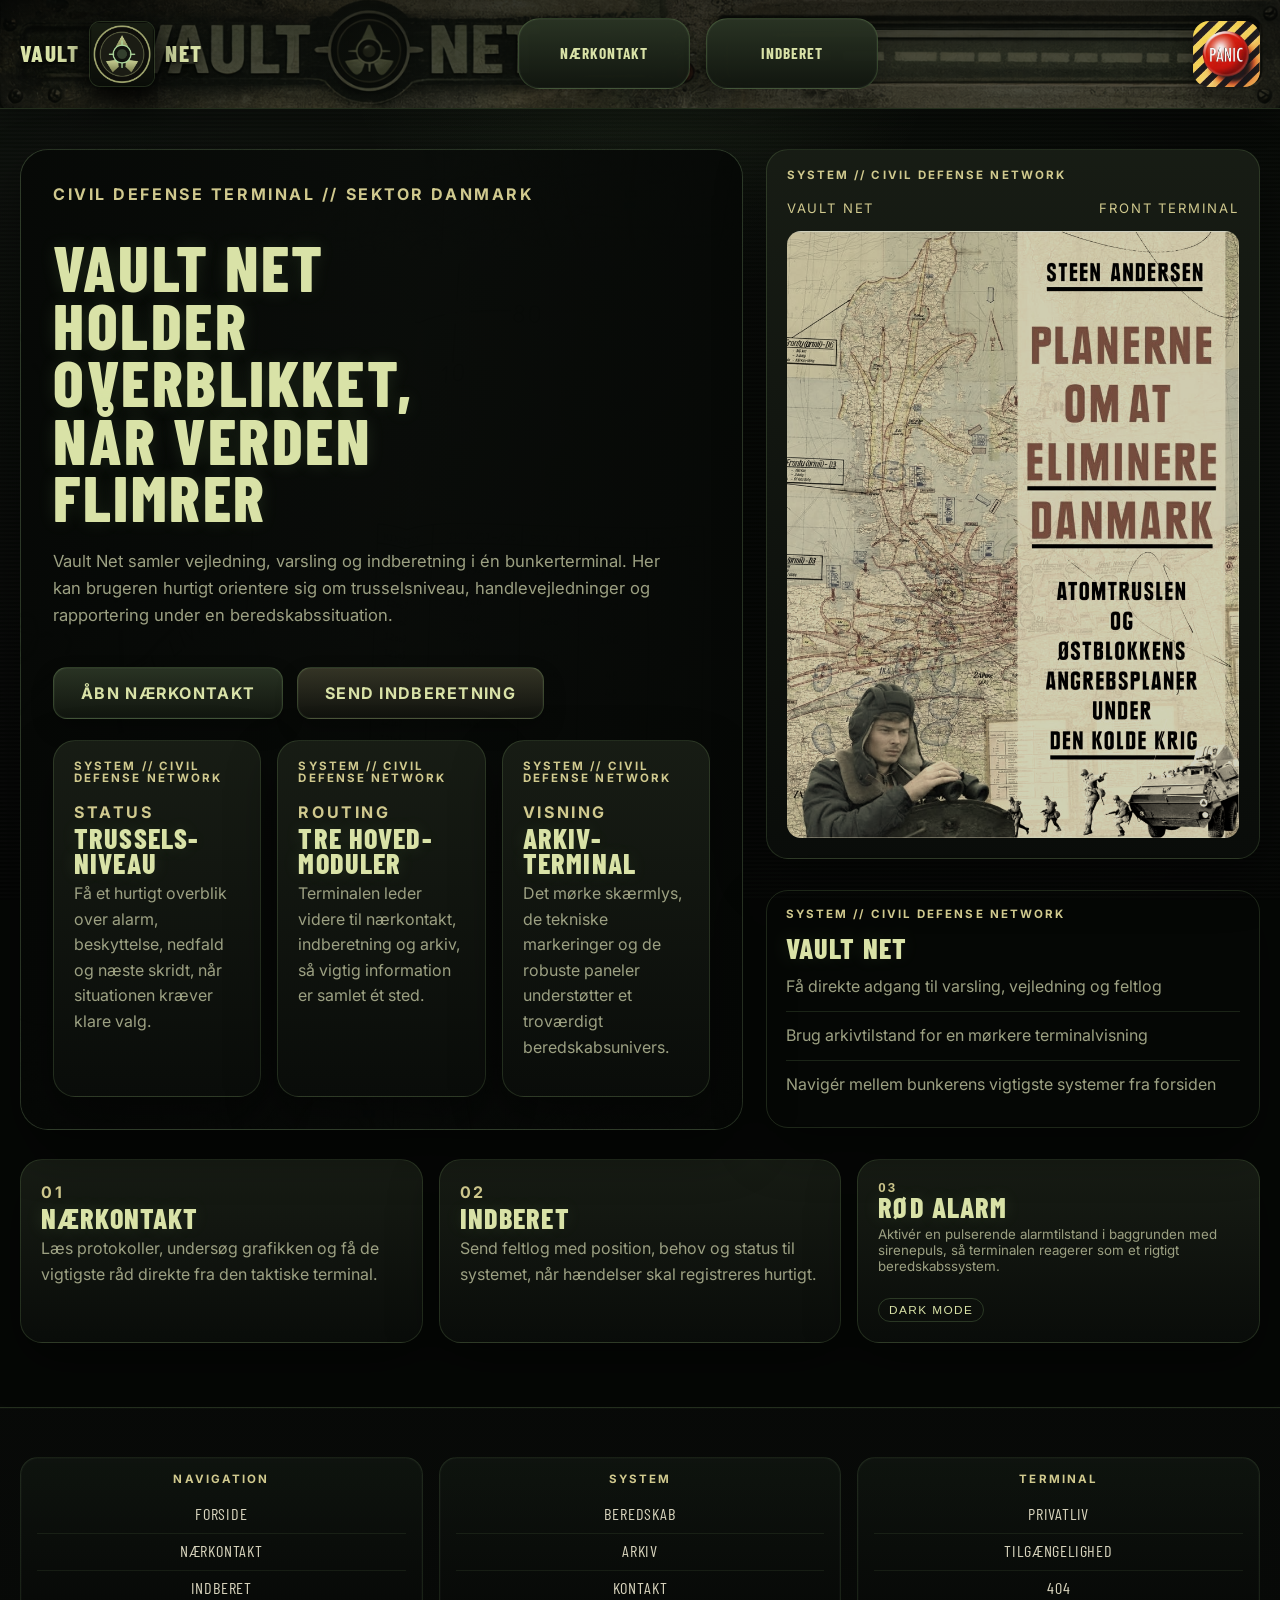
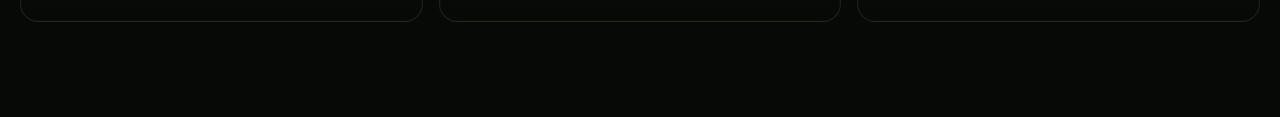
==== index.html @ 4dc651e5 "Add files via upload" ====
<!DOCTYPE html>
<html lang="da">
<head>
  <meta charset="UTF-8">
  <meta name="viewport" content="width=device-width, initial-scale=1.0">
  <meta name="description" content="Emergency site om atomtrussel, overlevelse og indberetning under en nødsituation.">
  <link rel="stylesheet" href="css/fonts.css">
  <link rel="stylesheet" href="css/general.css">
  <link rel="stylesheet" href="css/layout.css">
  <link rel="stylesheet" href="css/burger.css">
  <link rel="stylesheet" href="css/cards.css">
  <link rel="stylesheet" href="css/custom.css">
  <link rel="stylesheet" href="css/fallout.css">
  <link rel="stylesheet" href="css/mobile-nav-rebuild.css">
  <link rel="stylesheet" href="css/final-overrides.css">
  <link rel="icon" type="image/png" href="img/vaultnet-icon.png">
  <title>Vault Net | Forside</title>
  <link rel="stylesheet" href="css/v25-polish.css">
</head>
<body id="frontpage">
  <header class="site-header">
    <nav class="nav-container">
      <div id="logotype-wrapper" class="logo">
        <a class="logo-mark vault-brand" href="index.html" aria-label="Gå til forsiden på Vault Net">
          <span class="vault-brand__word vault-brand__word--left">Vault</span>
          <img class="vault-brand__icon" src="img/vaultnet-icon.png" alt="Vault Net ikon">
          <span class="vault-brand__word vault-brand__word--right">net</span>
        </a>
      </div>

      <ul class="menu" id="site-menu">
        <li><a class="menuItem active" href="index.html">Forside</a></li>
        <li><a class="menuItem" href="instruction.html">Nærkontakt</a></li>
        <li><a class="menuItem" href="register.html">Indberet</a></li>
      </ul>

      <div class="nav-actions">
        <button id="alarm-toggle" class="theme-toggle alarm-toggle" type="button" data-alarm-trigger data-alarm-on-text="Stop alarm" data-alarm-off-text="Alarm" aria-pressed="false" aria-label="Aktivér eller deaktiver rød alarm i baggrunden">Alarm</button>
        <button class="burger" type="button" aria-label="Åbn menu" aria-controls="mobile-nav-panel" aria-expanded="false">
          <span class="line"></span>
          <span class="line"></span>
          <span class="line"></span>
        </button>
      </div>
      <div class="mobile-nav-panel" id="mobile-nav-panel" hidden>
        <p class="mobile-nav-panel__eyebrow">Vault navigation</p>
        <a class="mobile-nav-panel__link is-active" href="index.html">Forside</a>
        <a class="mobile-nav-panel__link" href="instruction.html">Nærkontakt</a>
        <a class="mobile-nav-panel__link" href="register.html">Indberet</a>
        <button class="mobile-nav-panel__alarm" type="button" data-alarm-trigger data-alarm-on-text="Stop alarm" data-alarm-off-text="Rød alarm" aria-pressed="false" aria-label="Aktivér eller deaktiver rød alarm i baggrunden">Rød alarm</button>
      </div>
    </nav>
  </header>

  <main>
    <section class="vault-hero">
      <div class="vault-hero__copy">
        <p class="eyebrow">Civil defense terminal // sektor Danmark</p>
        <h1>Vault Net holder overblikket, når verden flimrer</h1>
        <p class="vault-hero__lede">Vault Net samler vejledning, varsling og indberetning i én bunkerterminal. Her kan brugeren hurtigt orientere sig om trusselsniveau, handlevejledninger og rapportering under en beredskabssituation.</p>

        <div class="vault-hero__actions">
          <a class="button" href="instruction.html">Åbn nærkontakt</a>
          <a class="button button_secondary" href="register.html">Send indberetning</a>
        </div>

        <div class="vault-status-grid" aria-label="Statusmoduler">
          <article class="vault-status-card">
            <span class="vault-status-card__label">Status</span>
            <h2><span>Trussels-</span><span>niveau</span></h2>
            <p>Få et hurtigt overblik over alarm, beskyttelse, nedfald og næste skridt, når situationen kræver klare valg.</p>
          </article>
          <article class="vault-status-card">
            <span class="vault-status-card__label">Routing</span>
            <h2><span>Tre hoved-</span><span>moduler</span></h2>
            <p>Terminalen leder videre til nærkontakt, indberetning og arkiv, så vigtig information er samlet ét sted.</p>
          </article>
          <article class="vault-status-card">
            <span class="vault-status-card__label">Visning</span>
            <h2><span>Arkiv-</span><span>terminal</span></h2>
            <p>Det mørke skærmlys, de tekniske markeringer og de robuste paneler understøtter et troværdigt beredskabsunivers.</p>
          </article>
        </div>
      </div>

      <aside class="vault-hero__aside" aria-label="Kontrolpanel og arkiv">
        <article class="vault-poster card-shell">
          <div class="vault-poster__header">
            <span>Vault Net</span>
            <span>Front terminal</span>
          </div>
          <img src="img/1769864375811.jpg" alt="Kort og plakat om atomtrussel under den kolde krig">
        </article>

        <article class="vault-side-panel card-shell">
          <h2 class="vault-side-panel__title">Vault Net</h2>
          <ul class="vault-side-panel__list">
            <li>Få direkte adgang til varsling, vejledning og feltlog</li>
            <li>Brug arkivtilstand for en mørkere terminalvisning</li>
            <li>Navigér mellem bunkerens vigtigste systemer fra forsiden</li>
          </ul>
        </article>
      </aside>
    </section>

    <section class="vault-link-grid" aria-label="Vigtige moduler">
      <a class="vault-link-card" href="instruction.html">
        <span class="vault-link-card__index">01</span>
        <h2>Nærkontakt</h2>
        <p>Læs protokoller, undersøg grafikken og få de vigtigste råd direkte fra den taktiske terminal.</p>
      </a>
      <a class="vault-link-card" href="register.html">
        <span class="vault-link-card__index">02</span>
        <h2>Indberet</h2>
        <p>Send feltlog med position, behov og status til systemet, når hændelser skal registreres hurtigt.</p>
      </a>
      <button class="vault-link-card vault-link-card--toggle" id="alarm-toggle-card" type="button" data-alarm-trigger aria-pressed="false" aria-label="Aktivér eller deaktiver rød alarm i baggrunden">
        <span class="vault-link-card__index">03</span>
        <h2>Rød alarm</h2>
        <p>Aktivér en pulserende alarmtilstand i baggrunden med sirenepuls, så terminalen reagerer som et rigtigt beredskabssystem.</p>
      </button>
    </section>
  </main>

  <footer class="site-footer">
    <nav class="footer-nav">
      <ul>
        <li><a href="index.html">Forside</a></li>
        <li><a href="instruction.html">Nærkontakt</a></li>
        <li><a href="register.html">Indberet</a></li>
      </ul>
      <ul>
        <li><a href="#">Beredskab</a></li>
        <li><a href="#">Arkiv</a></li>
        <li><a href="#">Kontakt</a></li>
      </ul>
      <ul>
        <li><a href="#">Privatliv</a></li>
        <li><a href="#">Tilgængelighed</a></li>
        <li><a href="404.html">404</a></li>
      </ul>
    </nav>
  </footer>

  <script src="js/main.js"></script>
</body>
</html>
---- css/fonts.css ----
/* Eksterne fonte er ikke nødvendige her. Fallback-fonte bruges i custom.css */

.site-footer { border-top: 4px solid #000; }



/* ABSOLUTE FINAL FIX - FORCE SAND FOOTER */
html body .site-footer {
  background-color: #d6cec2 !important;
}

/* DARK MODE KEEP */
html body.dark .site-footer {
  background-color: #151b19 !important;
}



/* TRUE FINAL FIX - FORCE SOLID FOOTER */
.site-footer {
  background: #d6cec2 !important;
  opacity: 1 !important;
  backdrop-filter: none !important;
  filter: none !important;
}

/* prevent parent bleed */
main, .front-hero, .page, body {
  backdrop-filter: none !important;
}

/* keep dark mode */
body.dark .site-footer {
  background: #151b19 !important;
}


/* TRUE FINAL GLOBAL FIX */
body:not(.dark) {
  background-color: #d6cec2 !important;
}

.site-footer {
  background-color: #d6cec2 !important;
}

/* DARK MODE */
body.dark {
  background-color: #151b19 !important;
}

body.dark .site-footer {
  background-color: #151b19 !important;
}

/* GUARANTEED FINAL FIX */
footer, .site-footer, .footer-nav {
  background-color: #d6cec2 !important;
}
body.dark footer,
body.dark .site-footer,
body.dark .footer-nav {
  background-color: #151b19 !important;
}


/* Footer styling */
footer {
  background-color: rgba(255,255,255,0.5) !important;
}

/* Force 3 columns side-by-side on mobile */
@media (max-width: 768px) {
  footer .footer-columns,
  footer .columns,
  footer .row {
    display: flex !important;
    flex-direction: row !important;
    justify-content: space-around;
  }

  footer .column,
  footer .col {
    width: 33% !important;
    text-align: center;
  }
}

/* ===== HARD RESET FOOTER ===== */
.site-footer,
footer {
  background: transparent !important;
}

/* create actual semi-transparent overlay */
.site-footer::before {
  content: "";
  position: absolute;
  inset: 0;
  background: rgba(255,255,255,0.5);
  z-index: 0;
}

.site-footer {
  position: relative;
  z-index: 1;
}

/* ensure content sits above */
.site-footer * {
  position: relative;
  z-index: 2;
}

/* FORCE 3 columns mobile */
.site-footer .footer-nav {
  display: grid !important;
  grid-template-columns: repeat(3, 1fr) !important;
  text-align: center;
}

@media (max-width: 768px) {
  .site-footer .footer-nav {
    grid-template-columns: repeat(3, 1fr) !important;
  }
}

/* ===== CLEAN FINAL FOOTER ===== */

/* remove fake transparent overlay */
.site-footer::before {
  display: none !important;
  content: none !important;
}

/* keep ONLY sand colored box */
.site-footer {
  background: #d9d2c3 !important; /* sandfarve */
  position: relative;
}

/* remove any white backgrounds inside */
.site-footer * {
  background: transparent !important;
}

/* keep 3 columns layout */
.site-footer .footer-nav {
  display: grid !important;
  grid-template-columns: repeat(3, 1fr) !important;
  text-align: center;
}

@media (max-width: 768px) {
  .site-footer .footer-nav {
    grid-template-columns: repeat(3, 1fr) !important;
  }
}

/* ===== HEADER COLOR FIX ===== */
h1 {
  color: #c94c4c !important; /* samme rød som h2/h3 */
}

/* ===== STICKY FOOTER ===== */
html, body {
  height: 100%;
}

body {
  display: flex;
  flex-direction: column;
  min-height: 100vh;
}

main {
  flex: 1;
}

/* footer altid i bund */
.site-footer {
  margin-top: auto;
}

/* ===== FORCE ALL HEADINGS RED ===== */
h1, h2, h3 {
  color: #c94c4c !important;
}

/* kill ANY blue overrides */
h1[style], h2[style], h3[style] {
  color: #c94c4c !important;
}

/* ===== DARK MODE BUTTON FIX ===== */
@media (prefers-color-scheme: dark) {

  /* circle buttons */
  .step-circle,
  .number-circle,
  .step-number {
    background: #ffffff !important;
    color: #000000 !important;
  }

  /* if buttons use generic classes */
  .button,
  .btn,
  .card-number {
    background: #ffffff !important;
    color: #000000 !important;
  }
}

/* ===== DARK MODE BUTTON FINAL FIX ===== */
body.dark [class*="circle"],
body.dark [class*="number"] {
  background: #ffffff !important;
  color: #000000 !important;
}

/* ===== STRICT FOOTER FIX (MOVE CONTENT UP + MATCH DESKTOP RHYTHM) ===== */
footer, .footer, .site-footer {
  display: flex !important;
  flex-direction: column !important;
  justify-content: flex-start !important; /* push content to top */
}

footer .container,
.footer .container,
.site-footer .container {
  display: flex !important;
  justify-content: space-between !important;
  align-items: flex-start !important; /* align columns to top */
}

/* match tighter desktop spacing */
footer ul, footer div,
.footer ul, .footer div,
.site-footer ul, .site-footer div {
  line-height: 1.2 !important;
}

footer li, .footer li, .site-footer li {
  margin: 4px 0 !important;
}

/* create visible air under text */
footer::after,
.footer::after,
.site-footer::after {
  content: "" !important;
  display: block !important;
  height: 40px !important; /* space below content */
}

/* mobile specific tuning */
@media (max-width: 768px) {
  footer, .footer, .site-footer {
    padding-top: 16px !important;
    padding-bottom: 16px !important;
  }

  footer::after,
  .footer::after,
  .site-footer::after {
    height: 60px !important; /* more air on mobile */
  }
}

/* ===== FINAL LINE-HEIGHT ADJUSTMENT (MATCH DESKTOP) ===== */
footer ul, footer div,
.footer ul, .footer div,
.site-footer ul, .site-footer div {
  line-height: 1.35 !important;
}

footer li, .footer li, .site-footer li {
  margin: 6px 0 !important;
}

@media (max-width: 768px) {
  footer ul, footer div,
  .footer ul, .footer div,
  .site-footer ul, .site-footer div {
    line-height: 1.35 !important;
  }

  footer li, .footer li, .site-footer li {
    margin: 6px 0 !important;
  }
}
---- css/general.css ----
/* Generel reset og fælles styling ligger i custom.css */

.site-footer { border-top: 4px solid #000; }



/* ABSOLUTE FINAL FIX - FORCE SAND FOOTER */
html body .site-footer {
  background-color: #d6cec2 !important;
}

/* DARK MODE KEEP */
html body.dark .site-footer {
  background-color: #151b19 !important;
}



/* TRUE FINAL FIX - FORCE SOLID FOOTER */
.site-footer {
  background: #d6cec2 !important;
  opacity: 1 !important;
  backdrop-filter: none !important;
  filter: none !important;
}

/* prevent parent bleed */
main, .front-hero, .page, body {
  backdrop-filter: none !important;
}

/* keep dark mode */
body.dark .site-footer {
  background: #151b19 !important;
}


/* TRUE FINAL GLOBAL FIX */
body:not(.dark) {
  background-color: #d6cec2 !important;
}

.site-footer {
  background-color: #d6cec2 !important;
}

/* DARK MODE */
body.dark {
  background-color: #151b19 !important;
}

body.dark .site-footer {
  background-color: #151b19 !important;
}

/* GUARANTEED FINAL FIX */
footer, .site-footer, .footer-nav {
  background-color: #d6cec2 !important;
}
body.dark footer,
body.dark .site-footer,
body.dark .footer-nav {
  background-color: #151b19 !important;
}


/* Footer styling */
footer {
  background-color: rgba(255,255,255,0.5) !important;
}

/* Force 3 columns side-by-side on mobile */
@media (max-width: 768px) {
  footer .footer-columns,
  footer .columns,
  footer .row {
    display: flex !important;
    flex-direction: row !important;
    justify-content: space-around;
  }

  footer .column,
  footer .col {
    width: 33% !important;
    text-align: center;
  }
}

/* ===== HARD RESET FOOTER ===== */
.site-footer,
footer {
  background: transparent !important;
}

/* create actual semi-transparent overlay */
.site-footer::before {
  content: "";
  position: absolute;
  inset: 0;
  background: rgba(255,255,255,0.5);
  z-index: 0;
}

.site-footer {
  position: relative;
  z-index: 1;
}

/* ensure content sits above */
.site-footer * {
  position: relative;
  z-index: 2;
}

/* FORCE 3 columns mobile */
.site-footer .footer-nav {
  display: grid !important;
  grid-template-columns: repeat(3, 1fr) !important;
  text-align: center;
}

@media (max-width: 768px) {
  .site-footer .footer-nav {
    grid-template-columns: repeat(3, 1fr) !important;
  }
}

/* ===== CLEAN FINAL FOOTER ===== */

/* remove fake transparent overlay */
.site-footer::before {
  display: none !important;
  content: none !important;
}

/* keep ONLY sand colored box */
.site-footer {
  background: #d9d2c3 !important; /* sandfarve */
  position: relative;
}

/* remove any white backgrounds inside */
.site-footer * {
  background: transparent !important;
}

/* keep 3 columns layout */
.site-footer .footer-nav {
  display: grid !important;
  grid-template-columns: repeat(3, 1fr) !important;
  text-align: center;
}

@media (max-width: 768px) {
  .site-footer .footer-nav {
    grid-template-columns: repeat(3, 1fr) !important;
  }
}

/* ===== HEADER COLOR FIX ===== */
h1 {
  color: #c94c4c !important; /* samme rød som h2/h3 */
}

/* ===== STICKY FOOTER ===== */
html, body {
  height: 100%;
}

body {
  display: flex;
  flex-direction: column;
  min-height: 100vh;
}

main {
  flex: 1;
}

/* footer altid i bund */
.site-footer {
  margin-top: auto;
}

/* ===== FORCE ALL HEADINGS RED ===== */
h1, h2, h3 {
  color: #c94c4c !important;
}

/* kill ANY blue overrides */
h1[style], h2[style], h3[style] {
  color: #c94c4c !important;
}

/* ===== DARK MODE BUTTON FIX ===== */
@media (prefers-color-scheme: dark) {

  /* circle buttons */
  .step-circle,
  .number-circle,
  .step-number {
    background: #ffffff !important;
    color: #000000 !important;
  }

  /* if buttons use generic classes */
  .button,
  .btn,
  .card-number {
    background: #ffffff !important;
    color: #000000 !important;
  }
}

/* ===== DARK MODE BUTTON FINAL FIX ===== */
body.dark [class*="circle"],
body.dark [class*="number"] {
  background: #ffffff !important;
  color: #000000 !important;
}

/* ===== STRICT FOOTER FIX (MOVE CONTENT UP + MATCH DESKTOP RHYTHM) ===== */
footer, .footer, .site-footer {
  display: flex !important;
  flex-direction: column !important;
  justify-content: flex-start !important; /* push content to top */
}

footer .container,
.footer .container,
.site-footer .container {
  display: flex !important;
  justify-content: space-between !important;
  align-items: flex-start !important; /* align columns to top */
}

/* match tighter desktop spacing */
footer ul, footer div,
.footer ul, .footer div,
.site-footer ul, .site-footer div {
  line-height: 1.2 !important;
}

footer li, .footer li, .site-footer li {
  margin: 4px 0 !important;
}

/* create visible air under text */
footer::after,
.footer::after,
.site-footer::after {
  content: "" !important;
  display: block !important;
  height: 40px !important; /* space below content */
}

/* mobile specific tuning */
@media (max-width: 768px) {
  footer, .footer, .site-footer {
    padding-top: 16px !important;
    padding-bottom: 16px !important;
  }

  footer::after,
  .footer::after,
  .site-footer::after {
    height: 60px !important; /* more air on mobile */
  }
}

/* ===== FINAL LINE-HEIGHT ADJUSTMENT (MATCH DESKTOP) ===== */
footer ul, footer div,
.footer ul, .footer div,
.site-footer ul, .site-footer div {
  line-height: 1.35 !important;
}

footer li, .footer li, .site-footer li {
  margin: 6px 0 !important;
}

@media (max-width: 768px) {
  footer ul, footer div,
  .footer ul, .footer div,
  .site-footer ul, .site-footer div {
    line-height: 1.35 !important;
  }

  footer li, .footer li, .site-footer li {
    margin: 6px 0 !important;
  }
}
---- css/layout.css ----
/* Layout er samlet i custom.css for at holde projektet overskueligt */

.site-footer { border-top: 4px solid #000; }



/* ABSOLUTE FINAL FIX - FORCE SAND FOOTER */
html body .site-footer {
  background-color: #d6cec2 !important;
}

/* DARK MODE KEEP */
html body.dark .site-footer {
  background-color: #151b19 !important;
}



/* TRUE FINAL FIX - FORCE SOLID FOOTER */
.site-footer {
  background: #d6cec2 !important;
  opacity: 1 !important;
  backdrop-filter: none !important;
  filter: none !important;
}

/* prevent parent bleed */
main, .front-hero, .page, body {
  backdrop-filter: none !important;
}

/* keep dark mode */
body.dark .site-footer {
  background: #151b19 !important;
}


/* TRUE FINAL GLOBAL FIX */
body:not(.dark) {
  background-color: #d6cec2 !important;
}

.site-footer {
  background-color: #d6cec2 !important;
}

/* DARK MODE */
body.dark {
  background-color: #151b19 !important;
}

body.dark .site-footer {
  background-color: #151b19 !important;
}

/* GUARANTEED FINAL FIX */
footer, .site-footer, .footer-nav {
  background-color: #d6cec2 !important;
}
body.dark footer,
body.dark .site-footer,
body.dark .footer-nav {
  background-color: #151b19 !important;
}


/* Footer styling */
footer {
  background-color: rgba(255,255,255,0.5) !important;
}

/* Force 3 columns side-by-side on mobile */
@media (max-width: 768px) {
  footer .footer-columns,
  footer .columns,
  footer .row {
    display: flex !important;
    flex-direction: row !important;
    justify-content: space-around;
  }

  footer .column,
  footer .col {
    width: 33% !important;
    text-align: center;
  }
}

/* ===== HARD RESET FOOTER ===== */
.site-footer,
footer {
  background: transparent !important;
}

/* create actual semi-transparent overlay */
.site-footer::before {
  content: "";
  position: absolute;
  inset: 0;
  background: rgba(255,255,255,0.5);
  z-index: 0;
}

.site-footer {
  position: relative;
  z-index: 1;
}

/* ensure content sits above */
.site-footer * {
  position: relative;
  z-index: 2;
}

/* FORCE 3 columns mobile */
.site-footer .footer-nav {
  display: grid !important;
  grid-template-columns: repeat(3, 1fr) !important;
  text-align: center;
}

@media (max-width: 768px) {
  .site-footer .footer-nav {
    grid-template-columns: repeat(3, 1fr) !important;
  }
}

/* ===== CLEAN FINAL FOOTER ===== */

/* remove fake transparent overlay */
.site-footer::before {
  display: none !important;
  content: none !important;
}

/* keep ONLY sand colored box */
.site-footer {
  background: #d9d2c3 !important; /* sandfarve */
  position: relative;
}

/* remove any white backgrounds inside */
.site-footer * {
  background: transparent !important;
}

/* keep 3 columns layout */
.site-footer .footer-nav {
  display: grid !important;
  grid-template-columns: repeat(3, 1fr) !important;
  text-align: center;
}

@media (max-width: 768px) {
  .site-footer .footer-nav {
    grid-template-columns: repeat(3, 1fr) !important;
  }
}

/* ===== HEADER COLOR FIX ===== */
h1 {
  color: #c94c4c !important; /* samme rød som h2/h3 */
}

/* ===== STICKY FOOTER ===== */
html, body {
  height: 100%;
}

body {
  display: flex;
  flex-direction: column;
  min-height: 100vh;
}

main {
  flex: 1;
}

/* footer altid i bund */
.site-footer {
  margin-top: auto;
}

/* ===== FORCE ALL HEADINGS RED ===== */
h1, h2, h3 {
  color: #c94c4c !important;
}

/* kill ANY blue overrides */
h1[style], h2[style], h3[style] {
  color: #c94c4c !important;
}

/* ===== DARK MODE BUTTON FIX ===== */
@media (prefers-color-scheme: dark) {

  /* circle buttons */
  .step-circle,
  .number-circle,
  .step-number {
    background: #ffffff !important;
    color: #000000 !important;
  }

  /* if buttons use generic classes */
  .button,
  .btn,
  .card-number {
    background: #ffffff !important;
    color: #000000 !important;
  }
}

/* ===== DARK MODE BUTTON FINAL FIX ===== */
body.dark [class*="circle"],
body.dark [class*="number"] {
  background: #ffffff !important;
  color: #000000 !important;
}


/* ===== FORCE MATCHING BORDERS ===== */
.site-footer {
  border-top: 4px solid #bfb7aa !important;
}

/* ensure no other rule overrides */
footer.site-footer,
html body .site-footer {
  border-top: 4px solid #bfb7aa !important;
}


/* ===== FINAL THIN BORDER FIX ===== */
.site-footer,
footer.site-footer,
html body .site-footer {
  border-top: 1px solid #bfb7aa !important;
}

/* ===== STRICT FOOTER FIX (MOVE CONTENT UP + MATCH DESKTOP RHYTHM) ===== */
footer, .footer, .site-footer {
  display: flex !important;
  flex-direction: column !important;
  justify-content: flex-start !important; /* push content to top */
}

footer .container,
.footer .container,
.site-footer .container {
  display: flex !important;
  justify-content: space-between !important;
  align-items: flex-start !important; /* align columns to top */
}

/* match tighter desktop spacing */
footer ul, footer div,
.footer ul, .footer div,
.site-footer ul, .site-footer div {
  line-height: 1.2 !important;
}

footer li, .footer li, .site-footer li {
  margin: 4px 0 !important;
}

/* create visible air under text */
footer::after,
.footer::after,
.site-footer::after {
  content: "" !important;
  display: block !important;
  height: 40px !important; /* space below content */
}

/* mobile specific tuning */
@media (max-width: 768px) {
  footer, .footer, .site-footer {
    padding-top: 16px !important;
    padding-bottom: 16px !important;
  }

  footer::after,
  .footer::after,
  .site-footer::after {
    height: 60px !important; /* more air on mobile */
  }
}

/* ===== FINAL LINE-HEIGHT ADJUSTMENT (MATCH DESKTOP) ===== */
footer ul, footer div,
.footer ul, .footer div,
.site-footer ul, .site-footer div {
  line-height: 1.35 !important;
}

footer li, .footer li, .site-footer li {
  margin: 6px 0 !important;
}

@media (max-width: 768px) {
  footer ul, footer div,
  .footer ul, .footer div,
  .site-footer ul, .site-footer div {
    line-height: 1.35 !important;
  }

  footer li, .footer li, .site-footer li {
    margin: 6px 0 !important;
  }
}
---- css/burger.css ----
/* Intentionally minimal.
   Mobile navigation and burger styling are handled in custom.css and fallout.css. */
---- css/cards.css ----
/* Kort og bokse styles er samlet i custom.css */

.site-footer { border-top: 4px solid #000; }



/* ABSOLUTE FINAL FIX - FORCE SAND FOOTER */
html body .site-footer {
  background-color: #d6cec2 !important;
}

/* DARK MODE KEEP */
html body.dark .site-footer {
  background-color: #151b19 !important;
}



/* TRUE FINAL FIX - FORCE SOLID FOOTER */
.site-footer {
  background: #d6cec2 !important;
  opacity: 1 !important;
  backdrop-filter: none !important;
  filter: none !important;
}

/* prevent parent bleed */
main, .front-hero, .page, body {
  backdrop-filter: none !important;
}

/* keep dark mode */
body.dark .site-footer {
  background: #151b19 !important;
}


/* TRUE FINAL GLOBAL FIX */
body:not(.dark) {
  background-color: #d6cec2 !important;
}

.site-footer {
  background-color: #d6cec2 !important;
}

/* DARK MODE */
body.dark {
  background-color: #151b19 !important;
}

body.dark .site-footer {
  background-color: #151b19 !important;
}

/* GUARANTEED FINAL FIX */
footer, .site-footer, .footer-nav {
  background-color: #d6cec2 !important;
}
body.dark footer,
body.dark .site-footer,
body.dark .footer-nav {
  background-color: #151b19 !important;
}


/* Footer styling */
footer {
  background-color: rgba(255,255,255,0.5) !important;
}

/* Force 3 columns side-by-side on mobile */
@media (max-width: 768px) {
  footer .footer-columns,
  footer .columns,
  footer .row {
    display: flex !important;
    flex-direction: row !important;
    justify-content: space-around;
  }

  footer .column,
  footer .col {
    width: 33% !important;
    text-align: center;
  }
}

/* ===== HARD RESET FOOTER ===== */
.site-footer,
footer {
  background: transparent !important;
}

/* create actual semi-transparent overlay */
.site-footer::before {
  content: "";
  position: absolute;
  inset: 0;
  background: rgba(255,255,255,0.5);
  z-index: 0;
}

.site-footer {
  position: relative;
  z-index: 1;
}

/* ensure content sits above */
.site-footer * {
  position: relative;
  z-index: 2;
}

/* FORCE 3 columns mobile */
.site-footer .footer-nav {
  display: grid !important;
  grid-template-columns: repeat(3, 1fr) !important;
  text-align: center;
}

@media (max-width: 768px) {
  .site-footer .footer-nav {
    grid-template-columns: repeat(3, 1fr) !important;
  }
}

/* ===== CLEAN FINAL FOOTER ===== */

/* remove fake transparent overlay */
.site-footer::before {
  display: none !important;
  content: none !important;
}

/* keep ONLY sand colored box */
.site-footer {
  background: #d9d2c3 !important; /* sandfarve */
  position: relative;
}

/* remove any white backgrounds inside */
.site-footer * {
  background: transparent !important;
}

/* keep 3 columns layout */
.site-footer .footer-nav {
  display: grid !important;
  grid-template-columns: repeat(3, 1fr) !important;
  text-align: center;
}

@media (max-width: 768px) {
  .site-footer .footer-nav {
    grid-template-columns: repeat(3, 1fr) !important;
  }
}

/* ===== HEADER COLOR FIX ===== */
h1 {
  color: #c94c4c !important; /* samme rød som h2/h3 */
}

/* ===== STICKY FOOTER ===== */
html, body {
  height: 100%;
}

body {
  display: flex;
  flex-direction: column;
  min-height: 100vh;
}

main {
  flex: 1;
}

/* footer altid i bund */
.site-footer {
  margin-top: auto;
}

/* ===== FORCE ALL HEADINGS RED ===== */
h1, h2, h3 {
  color: #c94c4c !important;
}

/* kill ANY blue overrides */
h1[style], h2[style], h3[style] {
  color: #c94c4c !important;
}

/* ===== DARK MODE BUTTON FIX ===== */
@media (prefers-color-scheme: dark) {

  /* circle buttons */
  .step-circle,
  .number-circle,
  .step-number {
    background: #ffffff !important;
    color: #000000 !important;
  }

  /* if buttons use generic classes */
  .button,
  .btn,
  .card-number {
    background: #ffffff !important;
    color: #000000 !important;
  }
}

/* ===== DARK MODE BUTTON FINAL FIX ===== */
body.dark [class*="circle"],
body.dark [class*="number"] {
  background: #ffffff !important;
  color: #000000 !important;
}

/* ===== STRICT FOOTER FIX (MOVE CONTENT UP + MATCH DESKTOP RHYTHM) ===== */
footer, .footer, .site-footer {
  display: flex !important;
  flex-direction: column !important;
  justify-content: flex-start !important; /* push content to top */
}

footer .container,
.footer .container,
.site-footer .container {
  display: flex !important;
  justify-content: space-between !important;
  align-items: flex-start !important; /* align columns to top */
}

/* match tighter desktop spacing */
footer ul, footer div,
.footer ul, .footer div,
.site-footer ul, .site-footer div {
  line-height: 1.2 !important;
}

footer li, .footer li, .site-footer li {
  margin: 4px 0 !important;
}

/* create visible air under text */
footer::after,
.footer::after,
.site-footer::after {
  content: "" !important;
  display: block !important;
  height: 40px !important; /* space below content */
}

/* mobile specific tuning */
@media (max-width: 768px) {
  footer, .footer, .site-footer {
    padding-top: 16px !important;
    padding-bottom: 16px !important;
  }

  footer::after,
  .footer::after,
  .site-footer::after {
    height: 60px !important; /* more air on mobile */
  }
}

/* ===== FINAL LINE-HEIGHT ADJUSTMENT (MATCH DESKTOP) ===== */
footer ul, footer div,
.footer ul, .footer div,
.site-footer ul, .site-footer div {
  line-height: 1.35 !important;
}

footer li, .footer li, .site-footer li {
  margin: 6px 0 !important;
}

@media (max-width: 768px) {
  footer ul, footer div,
  .footer ul, .footer div,
  .site-footer ul, .site-footer div {
    line-height: 1.35 !important;
  }

  footer li, .footer li, .site-footer li {
    margin: 6px 0 !important;
  }
}
---- css/custom.css ----
@import url('https://fonts.googleapis.com/css2?family=Barlow+Condensed:wght@500;600;700;800&display=swap');

:root {
  --bg: #d7d1c5;
  --surface: #ebe4d7;
  --surface-2: #d2c8b7;
  --text: #191715;
  --muted: #5f584f;
  --line: #221f1b;
  --accent: #c84444;
  --accent-2: #de5b5b;
  --steel: #8a9b95;
  --shadow: 0 12px 28px rgba(17, 16, 14, 0.12);
  --radius: 16px;
  --max-width: 1240px;
  --display-font: 'Barlow Condensed', 'Arial Narrow', 'Roboto Condensed', 'Helvetica Neue', Arial, sans-serif;
}

body.dark {
  --bg: #101412;
  --surface: #151b19;
  --surface-2: #1c2421;
  --text: #ece6da;
  --muted: #bbb1a2;
  --line: #d8d0c4;
  --accent: #d45555;
  --accent-2: #ef7272;
  --steel: #8ca59d;
  --shadow: 0 16px 36px rgba(0, 0, 0, 0.35);
}

* {
  box-sizing: border-box;
}

html {
  scroll-behavior: smooth;
}

body {
  margin: 0;
  background:
    linear-gradient(rgba(255,255,255,0.04), rgba(0,0,0,0.02)),
    var(--bg);
  color: var(--text);
  font-family: Arial, Helvetica, sans-serif;
  line-height: 1.6;
}

a {
  color: inherit;
  text-decoration: none;
}

img {
  display: block;
  max-width: 100%;
}

main {
  width: min(var(--max-width), calc(100% - 2rem));
  margin: 0 auto;
  padding: 2rem 0 4rem;
}

h1,
h2,
h3 {
  margin: 0 0 0.75rem;
  text-transform: uppercase;
  line-height: 0.9;
  font-family: var(--display-font);
  font-weight: 800;
  color: var(--accent);
  letter-spacing: 0.015em;
}

h1 {
  font-size: clamp(2.6rem, 6vw, 5.2rem);
}

h2,
h3,
.logo a,
#register fieldset legend {
  font-family: var(--display-font);
}

h2 {
  font-size: clamp(1.85rem, 3.4vw, 3.2rem);
}

h3 {
  font-size: clamp(1.2rem, 2vw, 2rem);
}

p {
  margin: 0 0 1rem;
}

ul {
  margin: 0;
  padding-left: 1.2rem;
}

.site-header {
  position: sticky;
  top: -0.04rem;
  z-index: 20;
  background: color-mix(in srgb, var(--bg) 90%, transparent);
  backdrop-filter: blur(10px);
  border-bottom: 1px solid color-mix(in srgb, var(--line) 24%, transparent);
}

.nav-container,
.footer-nav {
  width: min(var(--max-width), calc(100% - 2rem));
  margin: 0 auto;
}

.nav-container {
  display: flex;
  align-items: center;
  justify-content: space-between;
  gap: 1rem;
  padding: 1rem 0;
}

.logo a {
  font-size: 1.5rem;
  letter-spacing: 0.14em;
}

.logo-mark {
  display: inline-grid;
  grid-template-columns: 1fr;
  gap: 0.02rem;
  font-family: var(--display-font);
  font-weight: 800;
  line-height: 0.84;
  letter-spacing: 0.08em;
  color: var(--line);
  text-transform: uppercase;
  position: relative;
  padding: 0.54rem 0.12rem;
  transition: color 0.2s ease, transform 0.2s ease;
}

.logo-mark span {
  display: block;
  width: max-content;
  white-space: nowrap;
}

.logo-mark::before,
.logo-mark::after {
  content: "";
  position: absolute;
  left: -0.22rem;
  right: -0.22rem;
  height: 6px;
  background: var(--accent);
}

.logo-mark::before {
  top: 0;
}

.logo-mark::after {
  bottom: 0;
}

.menu {
  display: flex;
  gap: 1.25rem;
  list-style: none;
  padding: 0;
  margin: 0;
}

.menuItem {
  position: relative;
  font-weight: 700;
}

.menuItem::after,
.menuItem.active::after {
  content: "";
  position: absolute;
  left: 0;
  bottom: -0.35rem;
  width: 100%;
  height: 2px;
  background: var(--accent);
  transform: scaleX(0);
  transform-origin: left;
  transition: transform 0.25s ease;
}

.menuItem:hover::after,
.menuItem.active::after {
  transform: scaleX(1);
}

.nav-actions {
  display: flex;
  align-items: center;
  gap: 0.75rem;
}

.theme-toggle,
.button {
  display: inline-flex;
  align-items: center;
  justify-content: center;
  gap: 0.5rem;
  box-sizing: border-box;
  height: 52px;
  min-height: 52px;
  padding: 0 1.7rem;
  border: 1.5px solid var(--accent);
  border-radius: 999px;
  background: var(--accent);
  color: #fff;
  font-family: Arial, Helvetica, sans-serif;
  font-size: 1rem;
  font-weight: 700;
  line-height: 1;
  white-space: nowrap;
  cursor: pointer;
  transition: transform 0.2s ease, background 0.2s ease, color 0.2s ease, border-color 0.2s ease, box-shadow 0.2s ease;
}

.theme-toggle:hover,
.button:hover {
  transform: translateY(-1px);
  box-shadow: 0 10px 18px rgba(162, 52, 52, 0.18);
}

.button_secondary,
.theme-toggle {
  background: transparent;
  color: var(--text);
  border-color: var(--line);
}

.theme-toggle {
  min-width: 9.5rem;
}

.burger {
  display: none;
  width: 48px;
  height: 48px;
  border: 1.5px solid var(--line);
  border-radius: 999px;
  background: transparent;
  align-items: center;
  justify-content: center;
  flex-direction: column;
  gap: 4px;
  cursor: pointer;
}

.line {
  width: 18px;
  height: 2px;
  background: var(--text);
}

.feature,
.instruction-layout,
#form-section,
.intro-grid {
  display: grid;
  gap: 1.5rem;
}

.hero,
.feature {
  grid-template-columns: 1.1fr 0.9fr;
  align-items: center;
  gap: 2rem;
  min-height: 70vh;
}


.hero_text,
.feature_text,
.card,
.card-shell,
.info-box,
.text-panel,
#form-summary {
  position: relative;
}

.eyebrow,
.subheading,
.timeline-number {
  color: var(--accent);
  font-weight: 800;
  letter-spacing: 0.08em;
  text-transform: uppercase;
}

.hero_buttons,
.form-actions {
  display: flex;
  flex-wrap: wrap;
  gap: 0.9rem;
  margin-top: 1.25rem;
}

.section-heading,
.page-intro {
  margin: 1rem 0 2rem;
}

.card,
.card-shell,
.info-box,
.text-panel,
#form-summary,
.framed-media {
  background: color-mix(in srgb, var(--surface) 92%, white 8%);
  border: 1px solid color-mix(in srgb, var(--line) 16%, transparent);
  border-radius: var(--radius);
  box-shadow: var(--shadow);
}

.card,
.card-shell,
.info-box,
.text-panel,
#form-summary {
  padding: 1.35rem;
}

.framed-media {
  overflow: hidden;
  padding: 1rem;
  border-radius: 22px;
}

.framed-media img {
  width: 100%;
  height: auto;
  display: block;
  border-radius: 10px;
}

.poster-frame {
  max-width: 540px;
  justify-self: end;
  background: #efe9dd;
}

.poster-frame img {
  aspect-ratio: 4 / 5.35;
  object-fit: cover;
  object-position: center;
}

.intro-grid {
  grid-template-columns: repeat(3, minmax(0, 1fr));
}

.card {
  min-height: 100%;
}

.text-link {
  color: var(--accent);
  font-weight: 700;
}

.site-footer {
  background: color-mix(in srgb, var(--bg) 90%, transparent);
  backdrop-filter: blur(10px);
  border-top: 1px solid color-mix(in srgb, var(--line) 24%, transparent);
  padding: 1.5rem 0 2rem;
}

.footer-nav {
  display: grid;
  grid-template-columns: repeat(3, minmax(0, 1fr));
  gap: 1rem;
}

.footer-nav ul {
  list-style: none;
  padding: 0;
}

.page-intro h1 {
  margin-bottom: 0.35rem;
}

.poster-heading span,
.poster-title span {
  display: block;
}

.poster-heading {
  max-width: 7.8ch;
  text-wrap: balance;
}

.hero_text h1,
.page-intro h1,
.section-heading h2,
.card h3,
.info-text h2,
.info-box h3,
#form-info h2,
#form-summary h2 {
  max-width: max-content;
  padding-bottom: 0.08em;
  border-bottom: 5px solid color-mix(in srgb, var(--line) 95%, transparent);
}

.template-heading-block h1,
.template-heading-block h2,
.info-text h2,
#form-info h2,
#form-summary h2 {
  margin-bottom: 0.65rem;
}

.original-cover {
  max-width: 460px;
  justify-self: start;
  align-self: center;
}

.original-cover img {
  width: 100%;
  height: auto;
  aspect-ratio: auto;
  object-fit: contain;
  object-position: center;
  filter: none;
}


.template-hero .hero_text {
  max-width: 36rem;
}


#frontpage .hero {
  grid-template-columns: minmax(0, 0.96fr) minmax(360px, 0.84fr);
  align-items: start;
  gap: 3rem;
  min-height: auto;
}

#frontpage .template-hero .hero_text {
  max-width: 30rem;
}

#frontpage .original-cover {
  width: 100%;
  max-width: 410px;
  justify-self: end;
  align-self: start;
  margin-top: 0.4rem;
}

#frontpage .hero_media img {
  width: 100%;
}

#frontpage .card h3,
#instruction .info-box h3,
#register fieldset legend,
#register label,
#register .form-group label,
#register .subheading,
#instruction .subheading,
#frontpage .eyebrow,
#register .eyebrow,
#instruction .eyebrow {
  color: var(--line);
}

#register fieldset legend {
  text-transform: uppercase;
  letter-spacing: 0.03em;
  font-size: 1.35rem;
  font-weight: 700;
}

body.dark h1,
body.dark h2,
body.dark h3 {
  color: var(--accent-2);
}

body.dark .card,
body.dark .card-shell,
body.dark .info-box,
body.dark .text-panel,
body.dark #form-summary,
body.dark .framed-media {
  background: color-mix(in srgb, var(--surface) 94%, #121513 6%);
}

#frontpage .card h3,
#instruction .info-box h3,
#instruction #info-title,
#register #form-info h2,
#register #form-summary h2,
#register .page-intro h1,
#instruction .page-intro h1,
#frontpage .section-heading h2 {
  color: var(--accent);
}

.logo-mark:hover,
.logo-mark:focus-visible {
  color: var(--accent);
  transform: translateY(-1px);
}

@media (max-width: 980px) {
  .feature,
  .instruction-layout,
  #form-section,
  .intro-grid,
  .footer-nav {
    grid-template-columns: 1fr;
  }

  .poster-frame,
  .original-cover {
    justify-self: stretch;
    max-width: none;
  }

  .menu {
    display: none;
  }

  .burger {
    display: inline-flex;
  }
}

@media (max-width: 760px) {
  .hero {
    grid-template-columns: 1fr;
    min-height: auto;
  }
}


/* Rettelser */
#frontpage .hero.template-hero {
  display: flex;
  align-items: flex-start;
  justify-content: space-between;
  gap: 3rem;
}

#frontpage .hero.template-hero .hero_text {
  flex: 0 1 32rem;
  max-width: 32rem;
}

#frontpage .hero.template-hero .hero_media.original-cover {
  flex: 0 0 min(32vw, 430px);
  width: min(32vw, 430px);
  max-width: 430px;
  margin-top: 0;
  align-self: flex-start;
}

#frontpage .hero.template-hero .hero_media.original-cover img {
  width: 100%;
}

#register #form-section {
  align-items: stretch;
}

#register #webform {
  height: 100%;
  min-height: 100%;
  display: flex;
  flex-direction: column;
  justify-content: space-between;
}

#register #webform .form-group:last-of-type {
  flex: 1 1 auto;
}

#register #message {
  min-height: 220px;
  height: calc(100% - 2rem);
}

@media (max-width: 980px) {
  #frontpage .hero.template-hero {
    display: grid;
    grid-template-columns: 1fr;
    gap: 2rem;
  }

  #frontpage .hero.template-hero .hero_media.original-cover {
    width: 100%;
    max-width: 410px;
    justify-self: start;
  }

  #register #webform {
    height: auto;
    min-height: 0;
  }

  #register #message {
    height: auto;
    min-height: 132px;
  }
}


/* Frontpage only: keep headline in 2 lines and add space before the next section */
#frontpage .hero_title {
  max-width: 16ch;
}

#frontpage .hero {
  margin-bottom: 3.5rem;
}

#frontpage .hero_buttons {
  margin-bottom: 2.25rem;
}


/* Frontpage only: exact 2-line headline */
#frontpage .poster-heading {
  max-width: none;
}

#frontpage .poster-heading span {
  display: block;
  white-space: nowrap;
}


/* Font size fix */
h1 {
  font-size: clamp(3.5rem, 6vw, 5.5rem);
}

h3 {
  font-size: clamp(1rem, 1.5vw, 1.4rem);
}


/* thinner underline under h3 */
h3::after {
  height: 1px !important;
}

/* fallback if border used */
h3 {
  border-bottom: 1px solid currentColor !important;
}


/* H1 bigger + underline full width */
h1 {
  font-size: clamp(4.5rem, 8vw, 7rem);
}

h1::after {
  content: "";
  display: block;
  width: 100%;
  height: 4px;
  background: currentColor;
  margin-top: 0.5rem;
}

/* h3 underline thicker */
h3::after {
  height: 3px !important;
}

h3 {
  border-bottom: 3px solid currentColor !important;
}


/* ===== precise fixes ===== */

/* make h1 smaller so it does not overlap image */
h1 {
  font-size: clamp(3rem, 5vw, 4.5rem) !important;
}

/* remove extra underline (keep only original one) */
h1::after {
  display: none !important;
}

/* make h3 underline black */
h3 {
  border-bottom: 3px solid #000 !important;
}

h3::after {
  background: #000 !important;
}


/* Frontpage harmony layout */
#frontpage .hero,
body#frontpage .hero {
  display: grid !important;
  grid-template-columns: 2fr 1fr !important;
  gap: 3rem !important;
  align-items: start !important;
}

#frontpage .hero_text,
body#frontpage .hero_text {
  grid-column: 1 / 2 !important;
  max-width: none !important;
}

#frontpage .hero_media,
body#frontpage .hero_media {
  grid-column: 2 / 3 !important;
  width: 100% !important;
  max-width: 100% !important;
  justify-self: stretch !important;
  align-self: start !important;
}

#frontpage .hero_media img,
body#frontpage .hero_media img {
  width: 100% !important;
  height: auto !important;
  display: block !important;
}

@media (max-width: 900px) {
  #frontpage .hero,
  body#frontpage .hero {
    grid-template-columns: 1fr !important;
  }

  #frontpage .hero_text,
  #frontpage .hero_media,
  body#frontpage .hero_text,
  body#frontpage .hero_media {
    grid-column: auto !important;
  }
}





/* FIX underline width to match text */
.poster-heading{
  display:inline-block;
}

.poster-heading::after{
  content:"";
  display:block;
  width:100%;
  height:4px;
  background:#222;
  margin-top:10px;
}


/* BACKGROUND IMAGE */
body{
  background-image:url('../img/background.jpg');
  background-size:cover;
  background-position:center;
  background-repeat:no-repeat;
}


/* BACKGROUND WITH 50% WHITE OVERLAY */
body{
  position:relative;
  background-image:url('../img/background.jpg');
  background-size:cover;
  background-position:center;
  background-repeat:no-repeat;
}

body::before{
  content:"";
  position:fixed;
  inset:0;
  background:rgba(255,255,255,0.5);
  pointer-events:none;
  z-index:0;
}

/* ensure content is above overlay */
body > *{
  position:relative;
  z-index:1;
}


/* ===== dark mode fixes ===== */
body.dark {
  background-color: #000;
}

body.dark::before {
  background: rgba(0, 0, 0, 0.75) !important;
}

body.dark h1,
body.dark h2,
body.dark h3,
body.dark .poster-heading::after,
body.dark .hero_text h1,
body.dark .page-intro h1,
body.dark .section-heading h2,
body.dark .card h3,
body.dark .info-text h2,
body.dark .info-box h3,
body.dark #form-info h2,
body.dark #form-summary h2 {
  border-bottom-color: #fff !important;
}

body.dark h2::after,
body.dark h3::after,
body.dark .poster-heading::after {
  background: #fff !important;
}





/* ===== DARK MODE MOBILE DROPDOWN TEXT FIX ===== */
/* Keeps dropdown text black in dark mode on mobile. No other changes. */
@media (max-width: 768px) {
  body.dark .menu a,
  body.dark .menu .menuItem,
  body.dark .dropdown-menu a,
  body.dark .mobile-menu a,
  body.dark nav ul li a {
    color: #000 !important;
  }
}


/* FINAL FIX: target visible bottom links ONLY */
@media (max-width:768px){
  body.dark a[href]{
    color:#fff !important;
  }
}

/* ===== Frontpage redesign ===== */
#frontpage main {
  padding-top: 2.5rem;
}

#frontpage .front-hero {
  display: grid;
  grid-template-columns: minmax(0, 1.35fr) minmax(320px, 0.85fr);
  gap: 2rem;
  align-items: start;
  margin-bottom: 2rem;
}

#frontpage .front-hero__content,
#frontpage .front-hero__aside,
#frontpage .front-summary {
  position: relative;
  z-index: 1;
}

#frontpage .front-hero__content {
  background: color-mix(in srgb, var(--surface) 88%, white 12%);
  border: 1px solid color-mix(in srgb, var(--line) 18%, transparent);
  border-radius: 28px;
  padding: clamp(1.5rem, 2vw, 2.4rem);
  box-shadow: var(--shadow);
}

#frontpage .front-hero__content h1 {
  max-width: 10ch;
  margin-bottom: 1rem;
  font-size: clamp(3rem, 7vw, 5.8rem) !important;
  line-height: 0.95;
  letter-spacing: 0.01em;
  color: #0f67e8;
  border-bottom: none;
  position: relative;
}

#frontpage .front-hero__content h1::after {
  content: "";
  display: block;
  width: 100%;
  height: 6px;
  margin-top: 0.24em;
  background: color-mix(in srgb, var(--line) 94%, transparent);
}

#frontpage .front-hero__lead {
  max-width: 52ch;
  font-size: 1.1rem;
  color: var(--muted);
  margin-bottom: 1.5rem;
}

#frontpage .front-hero__actions {
  display: flex;
  flex-wrap: wrap;
  gap: 0.9rem;
  margin-bottom: 1.6rem;
}

#frontpage .front-hero__steps {
  display: grid;
  gap: 1rem;
}

#frontpage .step-chip {
  display: grid;
  grid-template-columns: auto 1fr;
  gap: 1rem;
  align-items: start;
  padding: 1rem 1.1rem;
  border-radius: 20px;
  background: color-mix(in srgb, var(--surface) 84%, white 16%);
  border: 1px solid color-mix(in srgb, var(--line) 12%, transparent);
}

#frontpage .step-chip--utility {
  grid-template-columns: auto 1fr auto;
  align-items: center;
}

#frontpage .step-chip__number {
  display: inline-flex;
  width: 3rem;
  height: 3rem;
  align-items: center;
  justify-content: center;
  border-radius: 999px;
  background: var(--line);
  color: var(--surface);
  font-family: var(--display-font);
  font-size: 1.1rem;
  letter-spacing: 0.08em;
}

#frontpage .step-chip h2,
#frontpage .front-focus h2,
#frontpage .front-summary h2 {
  font-size: clamp(1.3rem, 2vw, 2rem);
  line-height: 0.95;
  margin-bottom: 0.45rem;
  color: var(--accent);
  border-bottom: none;
  padding-bottom: 0;
}

#frontpage .step-chip p,
#frontpage .front-focus p,
#frontpage .front-summary p {
  margin-bottom: 0;
}

#frontpage .front-hero__aside {
  display: grid;
  gap: 1rem;
}

#frontpage .front-hero__image {
  padding: 0.85rem;
  border-radius: 26px;
  background: #efe9dd;
}

#frontpage .front-hero__image img {
  aspect-ratio: 4 / 3;
  object-fit: cover;
  object-position: center;
}

#frontpage .front-focus,
#frontpage .front-summary {
  padding: 1.4rem;
}

#frontpage .front-focus__label {
  font-size: 0.9rem;
  text-transform: uppercase;
  letter-spacing: 0.09em;
  color: var(--muted);
  margin-bottom: 0.5rem;
}

#frontpage .front-summary {
  display: grid;
  grid-template-columns: minmax(0, 1fr) minmax(0, 1fr);
  gap: 1.5rem;
  align-items: center;
  margin-bottom: 1.5rem;
}

#frontpage .eyebrow {
  color: var(--line);
  margin-bottom: 0.9rem;
}

body.dark#frontpage .front-hero__content,
body.dark#frontpage .step-chip,
body.dark#frontpage .front-focus,
body.dark#frontpage .front-summary,
body.dark#frontpage .front-hero__image {
  background: color-mix(in srgb, var(--surface) 94%, #121513 6%);
}

body.dark#frontpage .step-chip__number {
  background: var(--accent-2);
  color: #111;
}

body.dark#frontpage .front-hero__content h1 {
  color: #7ab0ff;
}

body.dark#frontpage .front-hero__content h1::after {
  background: var(--line);
}

@media (max-width: 980px) {
  #frontpage .front-hero,
  #frontpage .front-summary {
    grid-template-columns: 1fr;
  }

  #frontpage .front-hero__content h1 {
    max-width: 11ch;
  }
}

@media (max-width: 760px) {
  #frontpage main {
    width: min(var(--max-width), calc(100% - 1rem));
    padding-top: 1.25rem;
  }

  #frontpage .front-hero__content {
    padding: 1.2rem;
    border-radius: 22px;
  }

  #frontpage .front-hero__content h1 {
    font-size: clamp(2.5rem, 11vw, 4.2rem) !important;
    max-width: 9.5ch;
  }

  #frontpage .front-hero__lead {
    font-size: 1rem;
  }

  #frontpage .step-chip,
  #frontpage .step-chip--utility {
    grid-template-columns: auto 1fr;
  }

  #frontpage .step-chip--utility .button {
    grid-column: 1 / -1;
    width: 100%;
    margin-top: 0.25rem;
  }
}


/* ===== frontpage cleanup update ===== */
#frontpage .front-hero {
  grid-template-columns: minmax(0, 1.15fr) minmax(320px, 0.85fr);
  align-items: stretch;
}

#frontpage .front-hero__content {
  display: flex;
  flex-direction: column;
  justify-content: space-between;
  min-height: 100%;
}

#frontpage .front-hero__steps {
  margin-top: 0.5rem;
}

#frontpage .step-chip__number--link {
  border: 0;
  cursor: pointer;
  text-decoration: none;
  transition: transform 0.2s ease, box-shadow 0.2s ease, background 0.2s ease, color 0.2s ease;
}

#frontpage .step-chip__number--link:hover,
#frontpage .step-chip__number--link:focus-visible {
  transform: translateY(-1px);
  box-shadow: 0 8px 18px rgba(17, 16, 14, 0.18);
  outline: none;
}

#frontpage .front-hero__aside {
  grid-template-rows: 1fr 1fr;
  align-self: stretch;
}

#frontpage .front-hero__image {
  display: flex;
  min-height: 0;
  height: 100%;
}

#frontpage .front-hero__image img {
  width: 100%;
  height: 100%;
  aspect-ratio: auto;
  object-fit: cover;
  object-position: center;
}

#frontpage .front-focus,
#frontpage .front-summary,
#frontpage .front-hero__actions,
#frontpage .front-hero__lead {
  display: none !important;
}

@media (max-width: 980px) {
  #frontpage .front-hero__aside {
    grid-template-rows: auto;
  }

  #frontpage .front-hero__image img {
    aspect-ratio: 4 / 3;
  }
}


/* ===== v3 cleanup: stack mobile and remove unintended image frames ===== */
#register .framed-media {
  padding: 1rem;
}

#register .framed-media img {
  border-radius: 0;
  box-shadow: none;
}

#frontpage .front-hero__image img {
  box-shadow: none;
}

@media (max-width: 980px) {
  #frontpage .front-hero {
    grid-template-columns: 1fr !important;
  }

  #frontpage .front-hero__content,
  #frontpage .front-hero__aside {
    width: 100%;
  }

  #frontpage .front-hero__aside {
    display: grid;
    grid-template-columns: 1fr;
    grid-template-rows: auto auto;
  }
}

@media (max-width: 760px) {
  #frontpage .front-hero {
    grid-template-columns: 1fr !important;
    gap: 1rem;
  }

  #frontpage .front-hero__content {
    order: 1;
  }

  #frontpage .front-hero__aside {
    order: 2;
    grid-template-columns: 1fr;
    grid-template-rows: auto auto;
    gap: 1rem;
  }

  #frontpage .front-hero__image {
    height: auto;
  }

  #frontpage .front-hero__image img {
    width: 100%;
    height: auto;
    aspect-ratio: 4 / 3;
  }
}


/* ===== FINAL FIX: headings without underlines ===== */
h1,
h2,
h3,
.hero_text h1,
.page-intro h1,
.section-heading h2,
.card h3,
.info-text h2,
.info-box h3,
#form-info h2,
#form-summary h2 {
  border-bottom: none !important;
  text-decoration: none !important;
  padding-bottom: 0 !important;
}

h1::after,
h2::after,
h3::after,
.hero_text h1::after,
.page-intro h1::after,
.section-heading h2::after,
.card h3::after,
.info-text h2::after,
.info-box h3::after,
#form-info h2::after,
#form-summary h2::after {
  content: none !important;
  display: none !important;
  background: none !important;
}

/* ===== FINAL FIX: mobile width on Nærkontakt ===== */
@media (max-width: 768px) {
  #instruction main {
    width: calc(100% - 1rem) !important;
    margin: 0 auto !important;
    padding: 1rem 0 3rem !important;
  }

  #instruction .instruction-layout {
    display: grid !important;
    grid-template-columns: 1fr !important;
    gap: 1rem !important;
    align-items: start !important;
  }

  #instruction .visual-column,
  #instruction .info-text,
  #instruction .text-panel,
  #instruction .info-box {
    width: 100% !important;
    max-width: none !important;
    min-width: 0 !important;
  }

  #instruction .info-text {
    display: grid !important;
    gap: 1rem !important;
    padding: 0 !important;
  }

  #instruction .text-panel,
  #instruction .info-box {
    margin: 0 !important;
    padding: 1rem !important;
    box-sizing: border-box !important;
  }

  #instruction #info-title {
    max-width: none !important;
    width: 100% !important;
    line-height: 0.95 !important;
  }
}


/* === FIX: MOBILE HEADINGS === */
@media (max-width: 768px) {
  .info-box h3 {
    font-size: 1.6rem !important;
    font-weight: 800;
  }
}

/* === FIX: CENTER FOOTER === */
.site-footer {
  display: flex !important;
  justify-content: center !important;
}

.footer-nav {
  display: flex !important;
  justify-content: center !important;
  gap: 40px;
  width: 100%;
  text-align: center;
}

.footer-nav ul {
  list-style: none;
  padding: 0;
  text-align: center;
}


/* === FOOTER = HEADER (EXACT MATCH) === */
.site-footer {
  background: var(--color-header-bg);
  border-top: 1px solid var(--color-border);
  padding: 1.5rem 1rem;
}

/* same container behavior */
.footer-nav {
  display: flex;
  justify-content: center;
  gap: 2rem;
  text-align: center;
}

/* same link styling as header */
.site-footer a {
  color: var(--color-text);
  font-weight: 500;
  text-decoration: none;
  transition: all 0.2s ease;
}

.site-footer a:hover {
  opacity: 0.7;
}

/* darkmode auto works via variables */


/* === FORCE FOOTER IDENTICAL TO HEADER === */
.site-footer {
  all: unset;
  display: block;
  background: inherit;
}

/* copy header container behavior */
.site-footer .footer-nav {
  display: flex;
  justify-content: center;
  align-items: center;
  gap: 2rem;
  padding: 1.5rem 0;
}

/* links EXACT same as header */
.site-footer a {
  color: inherit;
  font: inherit;
  text-decoration: none;
}

.site-footer a:hover {
  text-decoration: underline;
}

.site-footer { border-top: 4px solid #000; }


/* Dark mode footer fix */
html[data-theme="dark"] .site-footer,
body.dark .site-footer,
body[data-theme="dark"] .site-footer,
.dark .site-footer {
  color: #f5f5f5 !important;
}

html[data-theme="dark"] .site-footer a,
body.dark .site-footer a,
body[data-theme="dark"] .site-footer a,
.dark .site-footer a {
  color: inherit !important;
}

html[data-theme="dark"] .site-footer a:hover,
body.dark .site-footer a:hover,
body[data-theme="dark"] .site-footer a:hover,
.dark .site-footer a:hover {
  opacity: 0.85;
}


/* FINAL HARD FIX: footer visible in both themes */
.site-footer {
  display: block !important;
  width: 100% !important;
  padding: 1.5rem 0 2rem !important;
  background: var(--surface) !important;
  color: var(--text) !important;
  font-family: Arial, Helvetica, sans-serif !important;
  border-top: 1px solid var(--line) !important;
}

.site-footer .footer-nav {
  width: min(var(--max-width), calc(100% - 2rem)) !important;
  margin: 0 auto !important;
  display: grid !important;
  grid-template-columns: repeat(3, minmax(0, 1fr)) !important;
  gap: 1rem !important;
  text-align: left !important;
}

.site-footer .footer-nav ul {
  list-style: none !important;
  margin: 0 !important;
  padding: 0 !important;
}

.site-footer a {
  color: var(--text) !important;
  opacity: 1 !important;
  text-decoration: none !important;
  font: inherit !important;
}

.site-footer a:hover {
  color: var(--accent) !important;
  opacity: 1 !important;
  text-decoration: underline !important;
}

body.dark .site-footer {
  background: #151b19 !important;
  color: #ece6da !important;
  border-top: 1px solid #d8d0c4 !important;
}

body.dark .site-footer a {
  color: #ece6da !important;
}

body.dark .site-footer a:hover {
  color: #ef7272 !important;
}

@media (max-width: 768px) {
  .site-footer .footer-nav {
    grid-template-columns: 1fr !important;
    text-align: center !important;
  }
}


/* FORCE MATCH HEADER COLOR (FINAL FIX) */
body:not(.dark) .site-footer {
  background-color: #d6cec2 !important;
}



/* FINAL CLEAN FIX - match header color WITHOUT breaking dark mode */
.site-footer {
  background-color: #d6cec2 !important;
}

/* keep dark mode exactly as before */
body.dark .site-footer {
  background-color: #151b19 !important;
}



/* ABSOLUTE FINAL FIX - FORCE SAND FOOTER */
html body .site-footer {
  background-color: #d6cec2 !important;
}

/* DARK MODE KEEP */
html body.dark .site-footer {
  background-color: #151b19 !important;
}



/* TRUE FINAL FIX - FORCE SOLID FOOTER */
.site-footer {
  background: #d6cec2 !important;
  opacity: 1 !important;
  backdrop-filter: none !important;
  filter: none !important;
}

/* prevent parent bleed */
main, .front-hero, .page, body {
  backdrop-filter: none !important;
}

/* keep dark mode */
body.dark .site-footer {
  background: #151b19 !important;
}


/* TRUE FINAL GLOBAL FIX */
body:not(.dark) {
  background-color: #d6cec2 !important;
}

.site-footer {
  background-color: #d6cec2 !important;
}

/* DARK MODE */
body.dark {
  background-color: #151b19 !important;
}

body.dark .site-footer {
  background-color: #151b19 !important;
}

/* GUARANTEED FINAL FIX */
footer, .site-footer, .footer-nav {
  background-color: #d6cec2 !important;
}
body.dark footer,
body.dark .site-footer,
body.dark .footer-nav {
  background-color: #151b19 !important;
}

/* ===== FINAL FOOTER FIX ===== */
.site-footer {
  background: rgba(255, 255, 255, 0.5) !important;
  backdrop-filter: none !important;
  -webkit-backdrop-filter: none !important;
}

.site-footer .footer-nav {
  display: grid !important;
  grid-template-columns: repeat(3, minmax(0, 1fr)) !important;
  gap: 2rem !important;
  align-items: start !important;
  text-align: center !important;
}

.site-footer .footer-nav > ul {
  display: block !important;
  width: 100% !important;
  margin: 0 !important;
  padding: 0 !important;
  list-style: none !important;
}

.site-footer .footer-nav > ul li {
  display: block !important;
}

@media (max-width: 980px) {
  .site-footer .footer-nav {
    display: grid !important;
    grid-template-columns: repeat(3, minmax(0, 1fr)) !important;
    gap: 1rem !important;
    text-align: center !important;
  }

  .site-footer .footer-nav > ul {
    width: 100% !important;
  }
}

@media (max-width: 768px) {
  .site-footer {
    background: rgba(255, 255, 255, 0.5) !important;
  }

  .site-footer .footer-nav {
    display: grid !important;
    grid-template-columns: repeat(3, minmax(0, 1fr)) !important;
    gap: 0.75rem !important;
    width: calc(100% - 1rem) !important;
    margin: 0 auto !important;
    text-align: center !important;
  }

  .site-footer .footer-nav > ul {
    min-width: 0 !important;
  }

  .site-footer .footer-nav > ul li a {
    display: inline-block !important;
    white-space: normal !important;
  }
}

/* ===== HARD RESET FOOTER ===== */
.site-footer,
footer {
  background: transparent !important;
}

/* create actual semi-transparent overlay */
.site-footer::before {
  content: "";
  position: absolute;
  inset: 0;
  background: rgba(255,255,255,0.5);
  z-index: 0;
}

.site-footer {
  position: relative;
  z-index: 1;
}

/* ensure content sits above */
.site-footer * {
  position: relative;
  z-index: 2;
}

/* FORCE 3 columns mobile */
.site-footer .footer-nav {
  display: grid !important;
  grid-template-columns: repeat(3, 1fr) !important;
  text-align: center;
}

@media (max-width: 768px) {
  .site-footer .footer-nav {
    grid-template-columns: repeat(3, 1fr) !important;
  }
}

/* ===== CLEAN FINAL FOOTER ===== */

/* remove fake transparent overlay */
.site-footer::before {
  display: none !important;
  content: none !important;
}

/* keep ONLY sand colored box */
.site-footer {
  background: #d9d2c3 !important; /* sandfarve */
  position: relative;
}

/* remove any white backgrounds inside */
.site-footer * {
  background: transparent !important;
}

/* keep 3 columns layout */
.site-footer .footer-nav {
  display: grid !important;
  grid-template-columns: repeat(3, 1fr) !important;
  text-align: center;
}

@media (max-width: 768px) {
  .site-footer .footer-nav {
    grid-template-columns: repeat(3, 1fr) !important;
  }
}

/* ===== HEADER COLOR FIX ===== */
h1 {
  color: #c94c4c !important; /* samme rød som h2/h3 */
}

/* ===== STICKY FOOTER ===== */
html, body {
  height: 100%;
}

body {
  display: flex;
  flex-direction: column;
  min-height: 100vh;
}

main {
  flex: 1;
}

/* footer altid i bund */
.site-footer {
  margin-top: auto;
}

/* ===== FORCE ALL HEADINGS RED ===== */
h1, h2, h3 {
  color: #c94c4c !important;
}

/* kill ANY blue overrides */
h1[style], h2[style], h3[style] {
  color: #c94c4c !important;
}

/* ===== DARK MODE BUTTON FIX ===== */
@media (prefers-color-scheme: dark) {

  /* circle buttons */
  .step-circle,
  .number-circle,
  .step-number {
    background: #ffffff !important;
    color: #000000 !important;
  }

  /* if buttons use generic classes */
  .button,
  .btn,
  .card-number {
    background: #ffffff !important;
    color: #000000 !important;
  }
}

/* ===== DARK MODE BUTTON FINAL FIX ===== */
body.dark [class*="circle"],
body.dark [class*="number"] {
  background: #ffffff !important;
  color: #000000 !important;
}


/* ===== REAL FIX: frontpage step buttons rebuilt ===== */
#frontpage .step-chip__number.step-chip__number--link {
  width: 3rem !important;
  height: 3rem !important;
  min-width: 3rem !important;
  min-height: 3rem !important;
  padding: 0 !important;
  border: 0 !important;
  border-radius: 999px !important;
  display: inline-flex !important;
  align-items: center !important;
  justify-content: center !important;
  background: #ffffff !important;
  color: #111111 !important;
  text-decoration: none !important;
  font-family: var(--display-font) !important;
  font-size: 1.1rem !important;
  font-weight: 800 !important;
  letter-spacing: 0.08em !important;
  line-height: 1 !important;
  box-sizing: border-box !important;
  flex-shrink: 0 !important;
  appearance: none !important;
  -webkit-appearance: none !important;
}

#frontpage .step-chip__number.step-chip__number--link span {
  display: block !important;
  color: #111111 !important;
  font: inherit !important;
  line-height: 1 !important;
  opacity: 1 !important;
  visibility: visible !important;
  transform: translateY(0.02em) !important;
}

body.dark#frontpage .step-chip__number.step-chip__number--link,
body.dark #frontpage .step-chip__number.step-chip__number--link {
  background: #ffffff !important;
  color: #111111 !important;
}

body.dark#frontpage .step-chip__number.step-chip__number--link span,
body.dark #frontpage .step-chip__number.step-chip__number--link span {
  color: #111111 !important;
}

#frontpage .step-chip__number.step-chip__number--nav {
  cursor: pointer !important;
}


/* ===== Logo lines always red ===== */
#logotype-wrapper .logo-mark::before,
#logotype-wrapper .logo-mark::after {
  background: #d45555 !important;
}


/* ===== REGISTER PAGE BACKGROUND FIX ===== */
/* Kun Indberet: gentag baggrundsbilledet lodret uden at røre footeren */
body#register {
  background-repeat: repeat-y !important;
  background-position: top center !important;
  background-size: 100vw auto !important;
  background-attachment: scroll !important;
}

/* ===== STRICT FOOTER FIX (MOVE CONTENT UP + MATCH DESKTOP RHYTHM) ===== */
footer, .footer, .site-footer {
  display: flex !important;
  flex-direction: column !important;
  justify-content: flex-start !important; /* push content to top */
}

footer .container,
.footer .container,
.site-footer .container {
  display: flex !important;
  justify-content: space-between !important;
  align-items: flex-start !important; /* align columns to top */
}

/* match tighter desktop spacing */
footer ul, footer div,
.footer ul, .footer div,
.site-footer ul, .site-footer div {
  line-height: 1.2 !important;
}

footer li, .footer li, .site-footer li {
  margin: 4px 0 !important;
}

/* create visible air under text */
footer::after,
.footer::after,
.site-footer::after {
  content: "" !important;
  display: block !important;
  height: 40px !important; /* space below content */
}

/* mobile specific tuning */
@media (max-width: 768px) {
  footer, .footer, .site-footer {
    padding-top: 16px !important;
    padding-bottom: 16px !important;
  }

  footer::after,
  .footer::after,
  .site-footer::after {
    height: 60px !important; /* more air on mobile */
  }
}

/* ===== FINAL LINE-HEIGHT ADJUSTMENT (MATCH DESKTOP) ===== */
footer ul, footer div,
.footer ul, .footer div,
.site-footer ul, .site-footer div {
  line-height: 1.35 !important;
}

footer li, .footer li, .site-footer li {
  margin: 6px 0 !important;
}

@media (max-width: 768px) {
  footer ul, footer div,
  .footer ul, .footer div,
  .site-footer ul, .site-footer div {
    line-height: 1.35 !important;
  }

  footer li, .footer li, .site-footer li {
    margin: 6px 0 !important;
  }
}


#logotype-wrapper .logo-mark span:last-child {
  letter-spacing: 0.18em;
}
---- css/fallout.css ----
@import url('https://fonts.googleapis.com/css2?family=Barlow+Condensed:wght@600;700;800&family=Inter:wght@400;500;600;700&display=swap');

:root {
  --bg: #0b0e0a;
  --bg-2: #11160f;
  --surface: rgba(16, 21, 15, 0.95);
  --surface-2: rgba(26, 34, 23, 0.94);
  --panel: rgba(10, 13, 10, 0.94);
  --text: #d8d4bd;
  --muted: #9ca082;
  --line: rgba(175, 179, 124, 0.34);
  --accent: #b8f298;
  --accent-2: #d9e2a7;
  --warning: #d0c98e;
  --shadow: 0 20px 50px rgba(0, 0, 0, 0.42);
  --display-font: 'Barlow Condensed', Impact, 'Arial Narrow', sans-serif;
  --body-font: 'Inter', Arial, sans-serif;
}

html, body {
  background: #050705 !important;
}

body {
  font-family: var(--body-font);
  color: var(--text);
  background:
    radial-gradient(circle at top, rgba(184, 242, 152, 0.08), transparent 28%),
    linear-gradient(180deg, rgba(6, 8, 6, 0.18), rgba(4, 5, 4, 0.84)),
    linear-gradient(140deg, #141913, #0a0d09 58%, #131711) !important;
  position: relative;
  overflow-x: hidden;
}

body::before {
  content: "";
  position: fixed;
  inset: 0;
  background:
    linear-gradient(rgba(255,255,255,0.03) 50%, rgba(0,0,0,0.07) 50%),
    radial-gradient(circle at center, transparent 58%, rgba(0,0,0,0.42));
  background-size: 100% 4px, 100% 100%;
  opacity: 0.42;
  pointer-events: none;
  z-index: 0;
}

main, .site-header, .site-footer {
  position: relative;
  z-index: 1;
}

main {
  width: min(1240px, calc(100% - 2rem)) !important;
  padding: 2rem 0 4rem;
}

h1, h2, h3, .logo a, #register fieldset legend {
  font-family: var(--display-font);
  color: var(--accent-2) !important;
  text-transform: uppercase;
  letter-spacing: 0.04em;
  text-shadow: 0 0 18px rgba(184, 242, 152, 0.12);
}

p, li, label, input, select, textarea, .menuItem, .button, .theme-toggle {
  font-family: var(--body-font);
}

.site-header {
  background: linear-gradient(180deg, rgba(6, 8, 6, 0.98), rgba(12, 16, 11, 0.94)) !important;
  border-bottom: 1px solid rgba(184, 242, 152, 0.16) !important;
  backdrop-filter: blur(12px);
  box-shadow: 0 10px 26px rgba(0,0,0,0.3);
}

.nav-container, .footer-nav {
  width: min(1240px, calc(100% - 2rem)) !important;
}

.vault-brand {
  display: inline-flex;
  align-items: center;
  gap: 0.8rem;
  padding: 0.2rem 0;
  color: var(--accent-2);
  text-transform: uppercase;
}

.logo-mark.vault-brand::before,
.logo-mark.vault-brand::after {
  display: none;
}

.vault-brand__word {
  font-size: clamp(1.4rem, 1.8vw, 2rem);
  line-height: 1;
  letter-spacing: 0.12em;
}

.vault-brand__icon {
  width: clamp(52px, 5vw, 72px);
  aspect-ratio: 1;
  object-fit: contain;
  border-radius: 10px;
  box-shadow: 0 0 0 1px rgba(184, 242, 152, 0.16), 0 0 20px rgba(184, 242, 152, 0.08);
}

.menu {
  background: rgba(18, 23, 17, 0.8);
  border: 1px solid rgba(184, 242, 152, 0.12);
  border-radius: 999px;
  padding: 0.55rem 0.95rem;
}

.menuItem {
  text-transform: uppercase;
  letter-spacing: 0.08em;
  color: #d8d4bd;
}

.menuItem::after,
.menuItem.active::after {
  height: 3px;
  background: linear-gradient(90deg, transparent, var(--accent), transparent);
}

.theme-toggle,
.button,
.step-chip__number,
.burger {
  background: linear-gradient(180deg, rgba(42, 52, 36, 0.98), rgba(17, 22, 15, 0.98)) !important;
  color: var(--accent-2) !important;
  border: 1px solid rgba(184, 242, 152, 0.18) !important;
  border-radius: 14px !important;
  box-shadow: inset 0 0 0 1px rgba(255,255,255,0.03), 0 10px 22px rgba(0,0,0,0.24);
  text-transform: uppercase;
  letter-spacing: 0.08em;
}

.button_secondary,
.theme-toggle {
  background: linear-gradient(180deg, rgba(53, 53, 38, 0.98), rgba(16, 18, 13, 0.98)) !important;
}

.theme-toggle:hover,
.button:hover,
.burger:hover {
  transform: translateY(-1px);
}

.card-shell,
.text-panel,
.info-box,
#form-summary,
#webform,
#form-info,
.info-graphic,
.framed-media,
.page-intro,
.vault-status-card,
.vault-link-card,
.vault-side-panel,
.vault-poster,
.instruction-layout {
  background: linear-gradient(180deg, rgba(24, 29, 21, 0.97), rgba(10, 13, 10, 0.95)) !important;
  border: 1px solid rgba(184, 242, 152, 0.14) !important;
  box-shadow: var(--shadow);
}

.page-intro,
.template-heading-block,
#webform,
#form-info,
#form-summary,
.text-panel,
.info-box,
.vault-link-card,
.vault-status-card,
.vault-side-panel,
.vault-poster {
  border-radius: 22px;
}

.page-intro,
.template-heading-block {
  padding: 1.5rem;
}

.page-intro::before,
#webform::before,
#form-info::before,
#form-summary::before,
.text-panel::before,
.info-box::before,
.vault-status-card::before,
.vault-side-panel::before,
.vault-poster::before {
  content: "SYSTEM // CIVIL DEFENSE NETWORK";
  display: block;
  color: var(--warning);
  font: 700 0.72rem/1 var(--body-font);
  letter-spacing: 0.18em;
  text-transform: uppercase;
  margin-bottom: 1rem;
}

.eyebrow,
.subheading,
.vault-side-panel__kicker,
.vault-status-card__label,
.vault-link-card__index {
  color: var(--warning) !important;
  text-transform: uppercase;
  letter-spacing: 0.16em;
  font-weight: 700;
}

.text-panel p,
.info-box li,
#form-info p,
#form-summary p,
.vault-status-card p,
.vault-link-card p,
.vault-hero__lede,
.subheading {
  color: var(--muted);
}

#frontpage .site-footer,
#instruction .site-footer,
#register .site-footer,
.site-footer {
  margin-top: auto;
  background: linear-gradient(180deg, rgba(8, 10, 8, 0.96), rgba(7, 9, 7, 0.98)) !important;
  border-top: 1px solid rgba(184, 242, 152, 0.16) !important;
  padding: 1.6rem 0 2rem;
}

.footer-nav {
  display: grid !important;
  grid-template-columns: repeat(3, minmax(0, 1fr)) !important;
  gap: 1rem;
}

.footer-nav ul {
  list-style: none;
  padding: 0;
}

.footer-nav a {
  color: var(--muted);
}

.footer-nav a:hover {
  color: var(--accent-2);
}

input, select, textarea {
  background: rgba(7, 10, 7, 0.92) !important;
  border: 1px solid rgba(184, 242, 152, 0.14) !important;
  color: var(--accent-2) !important;
  border-radius: 12px !important;
}

fieldset {
  background: rgba(16, 21, 16, 0.6);
  border: 1px solid rgba(184, 242, 152, 0.12);
  border-radius: 16px;
}

.framed-media img,
.vault-poster img {
  width: 100%;
  border-radius: 14px;
  object-fit: cover;
  filter: sepia(0.58) hue-rotate(8deg) saturate(0.82) contrast(1.04) brightness(0.82);
}

.vault-hero {
  display: grid;
  grid-template-columns: minmax(0, 1.2fr) minmax(320px, 0.82fr);
  gap: 1.4rem;
  align-items: start;
}

.vault-hero__copy,
.vault-hero__aside {
  display: grid;
  gap: 1rem;
}

.vault-hero__copy {
  padding: 2rem;
  border-radius: 28px;
  background:
    linear-gradient(180deg, rgba(18, 24, 18, 0.96), rgba(7, 10, 8, 0.95)),
    url('../img/background.jpg') center/cover;
  border: 1px solid rgba(184, 242, 152, 0.14);
  box-shadow: var(--shadow);
  position: relative;
  overflow: hidden;
}

.vault-hero__copy::after {
  content: "";
  position: absolute;
  inset: 0;
  background: linear-gradient(90deg, rgba(5,7,5,0.92) 0%, rgba(5,7,5,0.74) 54%, rgba(5,7,5,0.9) 100%);
  z-index: 0;
}

.vault-hero__copy > * {
  position: relative;
  z-index: 1;
}

.vault-hero h1 {
  max-width: 11ch;
  font-size: clamp(3.3rem, 7vw, 6.8rem);
  line-height: 0.9;
  margin-bottom: 0.4rem;
}

.vault-hero__lede {
  max-width: 62ch;
  font-size: 1.04rem;
}

.vault-hero__actions {
  display: flex;
  flex-wrap: wrap;
  gap: 0.85rem;
  margin: 0.45rem 0 0.3rem;
}

.vault-status-grid,
.vault-link-grid {
  display: grid;
  grid-template-columns: repeat(3, minmax(0, 1fr));
  gap: 1rem;
}

.vault-status-card,
.vault-link-card,
.vault-side-panel,
.vault-poster {
  padding: 1.25rem;
}

.vault-status-card h2,
.vault-link-card h2,
.vault-side-panel h2 {
  font-size: clamp(1.5rem, 2.2vw, 2rem);
  margin-bottom: 0.35rem;
}

.vault-poster__header {
  display: flex;
  justify-content: space-between;
  gap: 1rem;
  margin-bottom: 0.75rem;
  color: var(--warning);
  font-size: 0.82rem;
  text-transform: uppercase;
  letter-spacing: 0.14em;
}

.vault-side-panel__brand {
  display: grid;
  grid-template-columns: 72px 1fr;
  gap: 1rem;
  align-items: center;
  margin-bottom: 1rem;
}

.vault-side-panel__brand img {
  width: 72px;
  border-radius: 14px;
}

.vault-side-panel__list {
  list-style: none;
  padding: 0;
  margin: 0 0 1rem;
  display: grid;
  gap: 0.85rem;
}

.vault-side-panel__list li {
  padding-bottom: 0.85rem;
  border-bottom: 1px solid rgba(184, 242, 152, 0.12);
  color: var(--muted);
}

.vault-link-grid {
  margin-top: 1.1rem;
}

.vault-link-card {
  text-decoration: none;
  display: block;
  transition: transform 0.2s ease, border-color 0.2s ease, box-shadow 0.2s ease;
}

.vault-link-card:hover {
  transform: translateY(-2px);
  border-color: rgba(184, 242, 152, 0.3) !important;
}

.vault-link-card--static:hover {
  transform: none;
}

body.dark {
  background:
    radial-gradient(circle at top, rgba(184, 242, 152, 0.09), transparent 28%),
    linear-gradient(180deg, rgba(6, 8, 6, 0.18), rgba(4, 5, 4, 0.84)),
    linear-gradient(140deg, #0b0f0c, #050705 58%, #10140f) !important;
}

@media (max-width: 1080px) {
  .vault-hero,
  .instruction-layout,
  #form-section {
    grid-template-columns: 1fr;
  }

  .vault-status-grid,
  .vault-link-grid {
    grid-template-columns: 1fr;
  }

  .vault-hero h1 {
    max-width: 14ch;
  }
}

@media (max-width: 768px) {
  .nav-container {
    flex-wrap: wrap;
  }

  .vault-brand {
    gap: 0.55rem;
  }

  .vault-brand__word {
    font-size: 1.1rem;
  }

  .vault-brand__icon {
    width: 46px;
  }

  .vault-hero__copy {
    padding: 1.35rem;
  }

  .vault-hero h1 {
    font-size: clamp(2.5rem, 11vw, 4rem);
    max-width: 10ch;
  }

  .footer-nav {
    grid-template-columns: 1fr !important;
    text-align: left;
  }
}


/* Frontpage refinement v3 */
.vault-status-card h2 span {
  display: block;
}

.vault-status-card:first-child h2 {
  line-height: 0.88;
  max-width: 8ch;
}

.vault-link-card--toggle {
  width: 100%;
  text-align: left;
  cursor: pointer;
}

.vault-link-card--toggle:focus-visible,
.vault-link-card--toggle:hover {
  transform: translateY(-2px);
  border-color: rgba(184, 242, 152, 0.34) !important;
  box-shadow: 0 0 0 1px rgba(184, 242, 152, 0.14), 0 18px 35px rgba(0,0,0,0.28);
}

.vault-link-card--toggle h2,
.vault-link-card--toggle p,
.vault-link-card--toggle .vault-link-card__index {
  pointer-events: none;
}

body:not(.dark) .vault-link-card--toggle {
  background:
    linear-gradient(180deg, rgba(10, 13, 10, 0.98), rgba(4, 6, 4, 0.98)),
    linear-gradient(135deg, rgba(184, 242, 152, 0.04), transparent 60%);
}

body:not(.dark) .vault-link-card--toggle::after {
  content: 'Dark mode';
  display: inline-flex;
  margin-top: 0.5rem;
  padding: 0.25rem 0.6rem;
  border: 1px solid rgba(184, 242, 152, 0.18);
  border-radius: 999px;
  color: var(--accent-2);
  text-transform: uppercase;
  letter-spacing: 0.12em;
  font-size: 0.74rem;
}

body.dark .vault-link-card--toggle::after {
  content: 'Arkivtilstand aktiv';
  display: inline-flex;
  margin-top: 0.5rem;
  padding: 0.25rem 0.6rem;
  border: 1px solid rgba(184, 242, 152, 0.26);
  border-radius: 999px;
  color: var(--accent-2);
  text-transform: uppercase;
  letter-spacing: 0.12em;
  font-size: 0.74rem;
}

@media (max-width: 768px) {
  .vault-status-card:first-child h2 {
    max-width: 7ch;
  }

  .vault-link-card--toggle::after,
  body.dark .vault-link-card--toggle::after {
    font-size: 0.68rem;
  }
}

/* ===== Vault Net integrated refinement v4 ===== */
.site-header {
  position: sticky;
  top: 0;
  overflow: clip;
}

.site-header::before {
  content: "";
  position: absolute;
  inset: 0;
  background:
    linear-gradient(180deg, rgba(5, 7, 5, 0.55), rgba(5, 7, 5, 0.22)),
    url('../img/vault-header-plate.png') center/cover no-repeat;
  opacity: 0.92;
  pointer-events: none;
}

.nav-container {
  position: relative;
  z-index: 1;
  min-height: 108px;
}

.vault-brand {
  gap: 0.7rem;
}

.vault-brand__word {
  letter-spacing: 0.06em;
}

.vault-brand__word--right {
  letter-spacing: 0.06em !important;
}

.vault-brand--panel {
  display: inline-flex;
  margin: 0.35rem 0 1rem;
}

.vault-brand--panel .vault-brand__word {
  font-size: clamp(2.2rem, 4vw, 3.4rem);
}

.vault-brand--panel .vault-brand__icon {
  width: clamp(62px, 6vw, 84px);
}

.vault-side-panel {
  min-height: 0;
  background:
    linear-gradient(180deg, rgba(17, 21, 16, 0.9), rgba(7, 10, 7, 0.96)),
    url('../img/vault-panel-texture.png') center/cover no-repeat !important;
  background-blend-mode: multiply;
}

.vault-side-panel__list {
  margin-bottom: 0;
}

.vault-status-card:nth-child(2) h2 span,
.vault-status-card:nth-child(3) h2 span {
  display: block;
}

.vault-status-card:nth-child(2) h2,
.vault-status-card:nth-child(3) h2 {
  line-height: 0.88;
}

.vault-link-card--toggle::after,
body.dark .vault-link-card--toggle::after {
  content: 'Skift visning';
}

body.dark .menu,
body.dark .menuItem,
body.dark .menuItem.active,
body.dark .menu a {
  color: var(--accent-2) !important;
}

@media (max-width: 980px) {
  .theme-toggle {
    display: none;
  }
}

@media (max-width: 768px) {
  .nav-container {
    min-height: 96px;
    align-items: center;
    flex-wrap: nowrap;
  }

  .vault-brand__word {
    font-size: 0.98rem;
  }

  .vault-brand__icon {
    width: 40px;
    border-radius: 8px;
  }

  .nav-actions {
    margin-left: auto;
  }

  .menu {
    display: none;
    position: fixed;
    top: 110px;
    left: 1rem;
    right: 1rem;
    z-index: 50;
    padding: 1.3rem;
    border-radius: 26px;
    border: 1px solid rgba(184, 242, 152, 0.2);
    background:
      linear-gradient(180deg, rgba(8, 10, 8, 0.86), rgba(8, 10, 8, 0.92)),
      url('../img/vault-mobile-panel.png') center/cover no-repeat;
    background-blend-mode: multiply;
    box-shadow: 0 24px 54px rgba(0, 0, 0, 0.42);
    list-style: none;
    flex-direction: column;
    gap: 0.95rem;
  }

  .menu.showMenu {
    display: flex !important;
  }

  .menu li {
    width: 100%;
  }

  .menuItem {
    display: flex;
    align-items: center;
    justify-content: center;
    width: 100%;
    min-height: 74px;
    padding: 0.9rem 1rem;
    border-radius: 20px;
    border: 1px solid rgba(184, 242, 152, 0.15);
    background: rgba(12, 16, 12, 0.76);
    color: var(--accent-2) !important;
    text-transform: uppercase;
    letter-spacing: 0.08em;
    font-family: var(--display-font);
    font-size: 1.05rem;
    text-align: center;
  }

  .menuItem.active {
    box-shadow: inset 0 0 0 1px rgba(184, 242, 152, 0.18);
  }

  .menuItem::after,
  .menuItem.active::after {
    display: none;
  }

  body.menu-open::after {
    content: "";
    position: fixed;
    inset: 0;
    background: rgba(0, 0, 0, 0.45);
    z-index: 40;
  }

  .site-header,
  .nav-container,
  .burger {
    z-index: 60;
  }

  .vault-side-panel {
    padding: 1.35rem;
  }

  .vault-brand--panel .vault-brand__word {
    font-size: 1.65rem;
  }

  .vault-brand--panel .vault-brand__icon {
    width: 54px;
  }

  .vault-link-card--toggle::after,
  body.dark .vault-link-card--toggle::after {
    margin-top: 0.9rem;
  }
}


/* ===== Integrated refinement v5 ===== */
.logo-mark.vault-brand,
.vault-brand {
  filter: drop-shadow(0 10px 18px rgba(0, 0, 0, 0.78));
}

.logo-mark.vault-brand .vault-brand__word,
.logo-mark.vault-brand .vault-brand__icon {
  text-shadow: 0 4px 14px rgba(0, 0, 0, 0.78);
}

.logo-mark.vault-brand .vault-brand__icon {
  box-shadow: 0 0 0 1px rgba(184, 242, 152, 0.16), 0 12px 26px rgba(0, 0, 0, 0.78);
}

.vault-status-card,
.vault-side-panel {
  min-height: 19.5rem;
}

.vault-side-panel {
  padding-top: 1.1rem;
  padding-bottom: 1rem;
  align-content: start;
}

.vault-side-panel::before {
  margin-bottom: 0.8rem;
}

.vault-side-panel__title {
  margin: 0 0 0.85rem;
  font-size: clamp(2rem, 3vw, 2.9rem);
  line-height: 0.92;
}

.vault-side-panel__list {
  gap: 0.7rem;
}

.vault-side-panel__list li:last-child {
  border-bottom: 0;
  padding-bottom: 0;
}

#instruction .info-text {
  padding: 0.4rem;
}

#instruction .text-panel,
#instruction .info-box {
  margin-inline: 0.35rem;
}

@media (min-width: 981px) {
  .vault-hero__aside {
    gap: 1.25rem;
  }

  .vault-side-panel {
    margin: 0 0.6rem 0.2rem;
  }
}

@media (max-width: 768px) {
  .menu {
    top: calc(100% + 0.65rem);
    left: auto;
    right: 1rem;
    width: min(22rem, calc(100vw - 2rem));
    padding: 1rem;
    gap: 0.8rem;
  }

  .menu::before {
    content: 'Navigation';
    display: block;
    margin-bottom: 0.2rem;
    color: var(--warning);
    font: 700 0.75rem/1 var(--body-font);
    letter-spacing: 0.16em;
    text-transform: uppercase;
  }

  .burger {
    position: relative;
  }

  .menuItem,
  body.dark .menuItem,
  body.dark .menu a,
  .menu a {
    color: var(--accent-2) !important;
  }

  #instruction .info-text {
    padding: 0.7rem 0.55rem 0;
  }

  #instruction .text-panel,
  #instruction .info-box {
    margin-inline: 0;
  }
}


/* ===== refinement v6 ===== */
.logo-mark.vault-brand,
.vault-brand {
  filter: drop-shadow(0 12px 22px rgba(0, 0, 0, 0.9));
}

.logo-mark.vault-brand .vault-brand__word,
.logo-mark.vault-brand .vault-brand__icon {
  text-shadow: 0 6px 16px rgba(0, 0, 0, 0.95);
}

.vault-hero__aside {
  gap: 1.35rem;
}

.vault-side-panel {
  margin: 0.35rem 0.9rem 0;
  min-height: 18.65rem;
  align-self: start;
}

.vault-side-panel::before {
  margin-bottom: 0.95rem;
}

.vault-side-panel__title {
  margin-bottom: 1rem;
}

.vault-side-panel__list {
  gap: 0.8rem;
}

.vault-link-grid {
  margin-top: 1.35rem;
}

#instruction .info-box {
  margin-bottom: 1.15rem;
}

#instruction .info-box:last-child {
  margin-bottom: 1.65rem;
}

@media (max-width: 1080px) {
  .vault-side-panel {
    margin: 0.35rem 0 0;
    min-height: 0;
  }
}

@media (max-width: 768px) {
  .nav-container {
    position: relative;
    min-height: 92px;
    flex-wrap: nowrap;
  }

  .burger {
    display: inline-flex;
    position: relative;
    z-index: 70;
  }

  .menu {
    top: calc(100% + 0.9rem);
    right: 1rem;
    left: 1rem;
    width: auto;
    margin: 0;
    padding: 1rem;
    gap: 0.8rem;
    border-radius: 24px;
  }

  .menu.showMenu {
    display: flex !important;
  }

  .menu::before {
    margin-bottom: 0.25rem;
    color: var(--warning);
  }

  .menu li,
  .menu a,
  .menu .menuItem {
    width: 100%;
  }

  .menuItem,
  body.dark .menuItem,
  .menu a,
  body.dark .menu a {
    color: var(--accent-2) !important;
  }

  .vault-side-panel {
    margin: 0.55rem 0.2rem 0;
  }

  #instruction .info-box:last-child {
    margin-bottom: 2rem;
  }
}


/* ===== FINAL OVERRIDES v10 ===== */

/* Keep desktop top navigation stable */
@media (min-width: 769px) {
  .menu {
    display: flex !important;
    position: static !important;
    width: auto !important;
    padding: 0.55rem 0.95rem !important;
    margin: 0 !important;
    flex-direction: row !important;
    align-items: center !important;
    gap: 1.25rem !important;
    background: rgba(18, 23, 17, 0.82) !important;
    border: 1px solid rgba(184, 242, 152, 0.12) !important;
    border-radius: 999px !important;
    box-shadow: none !important;
  }

  .menu li {
    width: auto !important;
  }

  .menuItem,
  .menu a,
  body.dark .menuItem,
  body.dark .menu a {
    display: inline-flex !important;
    align-items: center !important;
    justify-content: center !important;
    min-height: 0 !important;
    width: auto !important;
    padding: 0 !important;
    border: 0 !important;
    border-radius: 0 !important;
    background: transparent !important;
    box-shadow: none !important;
    color: #d8d4bd !important;
    opacity: 1 !important;
    visibility: visible !important;
    text-shadow: none !important;
  }

  .menuItem:hover,
  .menuItem:focus-visible,
  .menuItem.active,
  body.dark .menuItem:hover,
  body.dark .menuItem:focus-visible,
  body.dark .menuItem.active {
    color: #eef0c5 !important;
    opacity: 1 !important;
  }

  .menuItem::after,
  .menuItem.active::after {
    display: block !important;
  }

  .burger {
    display: none !important;
  }
}

/* Mobile dropdown menu from burger */
@media (max-width: 768px) {
  .site-header {
    overflow: visible !important;
  }

  .nav-container {
    min-height: 92px !important;
    gap: 0.75rem !important;
    padding: 0.9rem 0 !important;
    align-items: center !important;
  }

  .theme-toggle {
    display: inline-flex !important;
    min-width: auto !important;
    padding: 0 1.1rem !important;
    height: 48px !important;
    min-height: 48px !important;
  }

  .burger {
    display: inline-flex !important;
    width: 48px !important;
    height: 48px !important;
    flex: 0 0 48px !important;
    position: relative !important;
    z-index: 81 !important;
  }

  .nav-actions {
    margin-left: auto !important;
    gap: 0.65rem !important;
    flex: 0 0 auto !important;
  }

  .menu {
    display: none !important;
    position: absolute !important;
    top: calc(100% + 0.5rem) !important;
    right: 0 !important;
    left: auto !important;
    width: auto !important;
    max-width: calc(100vw - 2rem) !important;
    flex-direction: row !important;
    align-items: center !important;
    justify-content: flex-start !important;
    gap: 0 !important;
    padding: 0.2rem !important;
    margin: 0 !important;
    list-style: none !important;
    background: rgba(18, 23, 17, 0.94) !important;
    border: 1px solid rgba(184, 242, 152, 0.12) !important;
    border-radius: 999px !important;
    box-shadow: 0 18px 32px rgba(0,0,0,0.35) !important;
    z-index: 80 !important;
  }

  .menu::before,
  body.menu-open::after {
    display: none !important;
    content: none !important;
  }

  .menu.showMenu {
    display: inline-flex !important;
  }

  .menu li {
    width: auto !important;
  }

  .menu .menuItem,
  .menuItem,
  body.dark .menu .menuItem,
  body.dark .menuItem,
  .menu a,
  body.dark .menu a {
    display: inline-flex !important;
    align-items: center !important;
    justify-content: center !important;
    width: auto !important;
    min-height: 0 !important;
    padding: 0.8rem 0.95rem !important;
    border: 0 !important;
    border-radius: 999px !important;
    background: transparent !important;
    color: var(--accent-2) !important;
    text-transform: uppercase !important;
    font-family: var(--display-font) !important;
    font-size: 0.92rem !important;
    line-height: 1 !important;
    letter-spacing: 0.04em !important;
    white-space: nowrap !important;
    box-shadow: none !important;
  }

  .menu .menuItem.active {
    background: rgba(184, 242, 152, 0.08) !important;
    color: #eef0c5 !important;
  }

  .menu .menuItem::after,
  .menu .menuItem.active::after {
    left: 0.8rem !important;
    right: 0.8rem !important;
    bottom: 0.35rem !important;
    width: auto !important;
    transform: scaleX(1) !important;
    height: 2px !important;
    background: linear-gradient(90deg, transparent, var(--accent), transparent) !important;
    display: block !important;
  }

  .vault-brand__word {
    font-size: 0.92rem !important;
  }

  .vault-brand__icon {
    width: 38px !important;
  }
}

/* Frontpage right panel sizing and spacing */
#frontpage .vault-hero {
  align-items: start !important;
}

#frontpage .vault-hero__aside {
  gap: 1.4rem !important;
}

#frontpage .vault-side-panel {
  margin: 0.55rem 0.6rem 0.6rem !important;
  min-height: 18rem !important;
  padding: 1.15rem 1.25rem 1rem !important;
  background: linear-gradient(180deg, rgba(12, 16, 12, 0.98), rgba(6, 8, 6, 0.99)) !important;
  background-image: none !important;
  overflow: hidden !important;
}

#frontpage .vault-side-panel__title {
  margin-bottom: 0.8rem !important;
}

#frontpage .vault-side-panel__list {
  gap: 0.7rem !important;
}

#frontpage .vault-side-panel__list li {
  padding-bottom: 0.7rem !important;
}

/* Strong black logo shadow in header */
.logo-mark.vault-brand,
.vault-brand {
  filter: drop-shadow(0 10px 20px rgba(0, 0, 0, 0.95)) !important;
}

.logo-mark.vault-brand .vault-brand__word,
.logo-mark.vault-brand .vault-brand__icon {
  text-shadow: 0 4px 14px rgba(0, 0, 0, 0.95) !important;
}


/* ===== v11 definitive nav and mobile dropdown fix ===== */
.site-header,
.nav-container {
  overflow: visible !important;
}

.nav-container,
.nav-container > * {
  position: relative;
  z-index: 5;
}

.site-header::before {
  z-index: 0 !important;
}

@media (min-width: 769px) {
  .menu,
  .menu.showMenu {
    display: flex !important;
    position: static !important;
    flex-direction: row !important;
    align-items: center !important;
    gap: 1.25rem !important;
    width: auto !important;
    max-width: none !important;
    margin: 0 !important;
    padding: 0 !important;
    list-style: none !important;
    background: transparent !important;
    border: 0 !important;
    border-radius: 0 !important;
    box-shadow: none !important;
    opacity: 1 !important;
    visibility: visible !important;
  }

  .menu li {
    width: auto !important;
  }

  .menu .menuItem,
  .menuItem,
  .menu a,
  body.dark .menu .menuItem,
  body.dark .menuItem,
  body.dark .menu a {
    display: inline-flex !important;
    width: auto !important;
    min-height: 0 !important;
    padding: 0 !important;
    border: 0 !important;
    border-radius: 0 !important;
    background: transparent !important;
    box-shadow: none !important;
    color: var(--accent-2) !important;
    opacity: 1 !important;
    visibility: visible !important;
    text-shadow: none !important;
  }

  .menu .menuItem:hover,
  .menu .menuItem:focus-visible,
  .menu .menuItem.active,
  body.dark .menu .menuItem:hover,
  body.dark .menu .menuItem:focus-visible,
  body.dark .menu .menuItem.active {
    color: #eef0c5 !important;
    background: transparent !important;
    opacity: 1 !important;
    visibility: visible !important;
  }

  .menu .menuItem::after,
  .menu .menuItem.active::after {
    display: block !important;
    left: 0 !important;
    right: auto !important;
    width: 100% !important;
    bottom: -0.35rem !important;
    transform: scaleX(0) !important;
    background: var(--accent) !important;
  }

  .menu .menuItem:hover::after,
  .menu .menuItem:focus-visible::after,
  .menu .menuItem.active::after {
    transform: scaleX(1) !important;
  }

  .burger {
    display: none !important;
  }
}

@media (max-width: 768px) {
  .nav-container {
    display: grid !important;
    grid-template-columns: minmax(0,1fr) auto auto !important;
    align-items: center !important;
    gap: 0.65rem !important;
    min-height: 84px !important;
    padding: 0.75rem 0 !important;
  }

  .logo {
    min-width: 0 !important;
  }

  .vault-brand {
    gap: 0.35rem !important;
    min-width: 0 !important;
  }

  .vault-brand__word {
    font-size: 0.72rem !important;
    letter-spacing: 0.06em !important;
  }

  .vault-brand__icon {
    width: 34px !important;
    border-radius: 10px !important;
  }

  .nav-actions {
    display: contents !important;
  }

  .theme-toggle {
    grid-column: 2 !important;
    min-width: 0 !important;
    height: 44px !important;
    min-height: 44px !important;
    padding: 0 1rem !important;
    font-size: 0.95rem !important;
  }

  .burger {
    grid-column: 3 !important;
    display: inline-flex !important;
    width: 44px !important;
    height: 44px !important;
    flex: 0 0 44px !important;
    position: relative !important;
    z-index: 25 !important;
  }

  .menu,
  .nav-container:hover .menu,
  .burger:hover + .menu,
  .nav-actions:hover + .menu,
  .menu:hover {
    display: none !important;
  }

  .menu.showMenu {
    display: flex !important;
  }

  .menu {
    position: absolute !important;
    top: calc(100% + 0.4rem) !important;
    right: 0 !important;
    left: auto !important;
    width: min(260px, calc(100vw - 2rem)) !important;
    max-width: calc(100vw - 2rem) !important;
    padding: 0.55rem !important;
    margin: 0 !important;
    list-style: none !important;
    flex-direction: column !important;
    align-items: stretch !important;
    gap: 0.25rem !important;
    background: rgba(12, 16, 12, 0.98) !important;
    border: 1px solid rgba(184, 242, 152, 0.16) !important;
    border-radius: 18px !important;
    box-shadow: 0 18px 40px rgba(0, 0, 0, 0.5) !important;
    z-index: 24 !important;
  }

  .menu li {
    width: 100% !important;
  }

  .menu .menuItem,
  .menuItem,
  .menu a,
  body.dark .menu .menuItem,
  body.dark .menuItem,
  body.dark .menu a {
    display: block !important;
    width: 100% !important;
    min-height: 0 !important;
    padding: 0.9rem 1rem !important;
    border: 0 !important;
    border-radius: 12px !important;
    background: transparent !important;
    color: var(--accent-2) !important;
    font-family: var(--display-font) !important;
    font-size: 1rem !important;
    line-height: 1.15 !important;
    letter-spacing: 0.03em !important;
    text-transform: uppercase !important;
    text-align: left !important;
    box-shadow: none !important;
    white-space: normal !important;
    opacity: 1 !important;
    visibility: visible !important;
  }

  .menu .menuItem:hover,
  .menu .menuItem:focus-visible,
  .menu .menuItem.active,
  body.dark .menu .menuItem:hover,
  body.dark .menu .menuItem:focus-visible,
  body.dark .menu .menuItem.active {
    background: rgba(184, 242, 152, 0.08) !important;
    color: #eef0c5 !important;
  }

  .menu .menuItem::after,
  .menu .menuItem.active::after {
    display: none !important;
  }

  body.menu-open::after {
    content: '';
    position: fixed;
    inset: 0;
    background: rgba(0,0,0,0.35);
    z-index: 20;
  }
}

@media (min-width: 1081px) {
  #frontpage .vault-side-panel {
    margin: 0.55rem 0 0.6rem !important;
    min-height: 0 !important;
    height: auto !important;
    padding: 1.1rem 1.2rem !important;
    align-self: start !important;
  }
}


/* ===== v12 locked nav fixes ===== */
.site-header,
.nav-container,
.nav-actions,
.logo,
#logotype-wrapper {
  overflow: visible !important;
}

@media (min-width: 769px) {
  .menu,
  .menu.showMenu,
  .nav-container:hover .menu,
  .burger:hover + .menu,
  .nav-actions:hover + .menu,
  .menu:hover {
    display: flex !important;
    position: static !important;
    flex-direction: row !important;
    align-items: center !important;
    gap: 1.25rem !important;
    width: auto !important;
    max-width: none !important;
    margin: 0 !important;
    padding: 0.55rem 0.95rem !important;
    background: rgba(18, 23, 17, 0.8) !important;
    border: 1px solid rgba(184, 242, 152, 0.12) !important;
    border-radius: 999px !important;
    box-shadow: none !important;
    opacity: 1 !important;
    visibility: visible !important;
    transform: none !important;
  }

  .menu li {
    display: block !important;
    width: auto !important;
  }

  .menu .menuItem,
  .menuItem,
  .menu a,
  body.dark .menu .menuItem,
  body.dark .menuItem,
  body.dark .menu a,
  .nav-container:hover .menu .menuItem,
  .nav-container:hover .menu a {
    display: inline-flex !important;
    align-items: center !important;
    justify-content: center !important;
    width: auto !important;
    min-height: 0 !important;
    padding: 0 !important;
    background: transparent !important;
    border: 0 !important;
    border-radius: 0 !important;
    box-shadow: none !important;
    opacity: 1 !important;
    visibility: visible !important;
    color: var(--accent-2) !important;
    text-transform: uppercase !important;
    text-shadow: none !important;
    white-space: nowrap !important;
  }

  .menu .menuItem:hover,
  .menu .menuItem:focus-visible,
  .menu .menuItem.active,
  body.dark .menu .menuItem:hover,
  body.dark .menu .menuItem:focus-visible,
  body.dark .menu .menuItem.active {
    background: transparent !important;
    color: #eef0c5 !important;
    opacity: 1 !important;
    visibility: visible !important;
  }

  .menu .menuItem::after,
  .menu .menuItem.active::after {
    display: block !important;
    left: 0 !important;
    right: auto !important;
    width: 100% !important;
    bottom: -0.35rem !important;
    height: 3px !important;
    background: linear-gradient(90deg, transparent, var(--accent), transparent) !important;
    transform: scaleX(0) !important;
  }

  .menu .menuItem:hover::after,
  .menu .menuItem:focus-visible::after,
  .menu .menuItem.active::after {
    transform: scaleX(1) !important;
  }

  .burger {
    display: none !important;
  }
}

@media (max-width: 768px) {
  .nav-container {
    grid-template-columns: minmax(0, 1fr) auto auto !important;
    min-height: 84px !important;
    align-items: center !important;
  }

  .nav-actions {
    display: contents !important;
  }

  .theme-toggle {
    grid-column: 2 !important;
  }

  .burger {
    grid-column: 3 !important;
    display: inline-flex !important;
    position: relative !important;
    z-index: 81 !important;
  }

  .menu,
  .nav-container:hover .menu,
  .burger:hover + .menu,
  .nav-actions:hover + .menu,
  .menu:hover {
    display: none !important;
  }

  .menu.showMenu {
    display: flex !important;
    position: absolute !important;
    top: calc(100% + 0.55rem) !important;
    right: 0 !important;
    left: auto !important;
    width: min(280px, calc(100vw - 2rem)) !important;
    max-width: calc(100vw - 2rem) !important;
    flex-direction: column !important;
    align-items: stretch !important;
    gap: 0.25rem !important;
    margin: 0 !important;
    padding: 0.65rem !important;
    list-style: none !important;
    background: rgba(8, 11, 8, 0.97) !important;
    border: 1px solid rgba(184, 242, 152, 0.14) !important;
    border-radius: 22px !important;
    box-shadow: 0 22px 40px rgba(0, 0, 0, 0.46) !important;
    z-index: 80 !important;
  }

  .menu.showMenu li {
    width: 100% !important;
  }

  .menu.showMenu .menuItem,
  .menu.showMenu a,
  body.dark .menu.showMenu .menuItem,
  body.dark .menu.showMenu a {
    display: block !important;
    width: 100% !important;
    padding: 0.95rem 1rem !important;
    min-height: 0 !important;
    border: 0 !important;
    border-radius: 14px !important;
    background: transparent !important;
    color: var(--accent-2) !important;
    font-family: var(--display-font) !important;
    font-size: 1rem !important;
    line-height: 1.15 !important;
    letter-spacing: 0.02em !important;
    text-transform: uppercase !important;
    text-align: left !important;
    box-shadow: none !important;
    white-space: normal !important;
    opacity: 1 !important;
    visibility: visible !important;
  }

  .menu.showMenu .menuItem.active,
  .menu.showMenu .menuItem:focus-visible,
  .menu.showMenu .menuItem:hover,
  body.dark .menu.showMenu .menuItem.active,
  body.dark .menu.showMenu .menuItem:focus-visible,
  body.dark .menu.showMenu .menuItem:hover {
    background: rgba(184, 242, 152, 0.08) !important;
    color: #eef0c5 !important;
  }

  .menu.showMenu .menuItem::after,
  .menu.showMenu .menuItem.active::after {
    display: none !important;
  }

  body.menu-open::after {
    content: '';
    position: fixed;
    inset: 0;
    background: rgba(0, 0, 0, 0.32);
    z-index: 60;
  }
}


/* === FINAL NAV + LAYOUT FIXES === */

/* Desktop navigation must stay visible and stable */
@media (min-width: 769px) {
  .menu,
  .menu.showMenu,
  .nav-container:hover .menu,
  .burger:hover + .menu,
  .nav-actions:hover + .menu,
  .menu:hover {
    display: flex !important;
    position: static !important;
    flex-direction: row !important;
    align-items: center !important;
    gap: 1.25rem !important;
    width: auto !important;
    margin: 0 !important;
    padding: 0 !important;
    list-style: none !important;
    background: transparent !important;
    border: 0 !important;
    box-shadow: none !important;
    opacity: 1 !important;
    visibility: visible !important;
    transform: none !important;
    pointer-events: auto !important;
  }

  .menu li {
    display: block !important;
    opacity: 1 !important;
    visibility: visible !important;
  }

  .menu .menuItem,
  .menu a,
  body.dark .menu .menuItem,
  body.dark .menu a,
  .nav-container:hover .menu .menuItem,
  .nav-container:hover .menu a {
    display: inline-block !important;
    color: #d7da9c !important;
    opacity: 1 !important;
    visibility: visible !important;
    background: transparent !important;
  }

  .menu .menuItem:hover,
  .menu .menuItem:focus-visible,
  .menu .menuItem.active,
  body.dark .menu .menuItem:hover,
  body.dark .menu .menuItem:focus-visible,
  body.dark .menu .menuItem.active {
    color: #eef0c5 !important;
    opacity: 1 !important;
    visibility: visible !important;
    background: transparent !important;
  }

  .burger {
    display: none !important;
  }
}

/* Mobile burger menu rebuilt as simple click dropdown */
@media (max-width: 768px) {
  .nav-container {
    position: relative !important;
    display: grid !important;
    grid-template-columns: minmax(0, 1fr) auto auto !important;
    align-items: center !important;
    gap: 0.75rem !important;
    min-height: 84px !important;
  }

  .nav-actions {
    display: flex !important;
    align-items: center !important;
    gap: 0.75rem !important;
    justify-self: end !important;
  }

  .burger {
    display: inline-flex !important;
    position: relative !important;
    z-index: 90 !important;
  }

  .menu,
  .menu:hover,
  .nav-container:hover .menu,
  .burger:hover + .menu,
  .nav-actions:hover + .menu {
    display: none !important;
  }

  .menu {
    position: absolute !important;
    top: calc(100% + 0.65rem) !important;
    right: 0 !important;
    left: auto !important;
    width: min(390px, calc(100vw - 2rem)) !important;
    max-width: calc(100vw - 2rem) !important;
    margin: 0 !important;
    padding: 0.8rem !important;
    list-style: none !important;
    flex-direction: column !important;
    gap: 0.55rem !important;
    border-radius: 28px !important;
    background: rgba(7, 11, 8, 0.96) !important;
    border: 1px solid rgba(184, 242, 152, 0.14) !important;
    box-shadow: 0 24px 48px rgba(0, 0, 0, 0.42) !important;
    z-index: 89 !important;
  }

  .menu.showMenu {
    display: flex !important;
  }

  .menu li {
    width: 100% !important;
    margin: 0 !important;
    opacity: 1 !important;
    visibility: visible !important;
  }

  .menu .menuItem,
  .menu a,
  body.dark .menu .menuItem,
  body.dark .menu a {
    display: block !important;
    width: 100% !important;
    margin: 0 !important;
    padding: 1.05rem 1.2rem !important;
    border-radius: 18px !important;
    background: transparent !important;
    color: #d7da9c !important;
    text-transform: uppercase !important;
    font-family: var(--display-font) !important;
    font-size: 1rem !important;
    line-height: 1.1 !important;
    letter-spacing: 0.02em !important;
    text-align: left !important;
    opacity: 1 !important;
    visibility: visible !important;
    box-shadow: none !important;
  }

  .menu .menuItem:hover,
  .menu .menuItem:focus-visible,
  .menu .menuItem.active,
  body.dark .menu .menuItem:hover,
  body.dark .menu .menuItem:focus-visible,
  body.dark .menu .menuItem.active {
    background: rgba(184, 242, 152, 0.08) !important;
    color: #eef0c5 !important;
    opacity: 1 !important;
    visibility: visible !important;
  }

  .menu .menuItem::after,
  .menu .menuItem.active::after {
    display: none !important;
  }

  body.menu-open::after {
    display: none !important;
    content: none !important;
  }
}

/* Remove the empty large box under the infographic area */
#instruction .visual-column {
  display: block !important;
}

#instruction .info-graphic,
#instruction .info-graphic.card-shell {
  min-height: 0 !important;
  height: auto !important;
  display: block !important;
  align-items: start !important;
  padding-bottom: 0.8rem !important;
}

#instruction #infographic-object {
  display: block !important;
  width: 100% !important;
  min-height: 0 !important;
  height: auto !important;
}


/* ===== FINAL NAV FIX v14 ===== */
@media (min-width: 769px) {
  .site-header .menu,
  .site-header .menu:hover,
  .site-header .nav-container:hover .menu,
  .site-header .burger:hover + .menu {
    display: flex !important;
    position: static !important;
    opacity: 1 !important;
    visibility: visible !important;
    transform: none !important;
    pointer-events: auto !important;
    background: rgba(18, 23, 17, 0.8) !important;
    border: 1px solid rgba(184, 242, 152, 0.12) !important;
    box-shadow: none !important;
  }

  .site-header .menu li,
  .site-header .menu a,
  .site-header .menu .menuItem,
  .site-header .menu:hover li,
  .site-header .menu:hover a,
  .site-header .nav-container:hover .menu li,
  .site-header .nav-container:hover .menu a {
    opacity: 1 !important;
    visibility: visible !important;
    display: inline-flex !important;
    color: var(--accent-2) !important;
    transform: none !important;
  }
}

@media (max-width: 768px) {
  .site-header {
    overflow: visible !important;
  }

  .site-header .nav-container {
    position: relative !important;
    align-items: center !important;
  }

  .site-header .menu,
  .site-header .menu:hover,
  .site-header .nav-container:hover .menu,
  .site-header .burger:hover + .menu {
    display: none !important;
    position: absolute !important;
    top: calc(100% + 0.55rem) !important;
    right: 0 !important;
    left: auto !important;
    width: min(220px, calc(100vw - 1rem)) !important;
    margin: 0 !important;
    padding: 0 !important;
    border: 0 !important;
    border-radius: 0 !important;
    background: transparent !important;
    box-shadow: none !important;
    z-index: 1000 !important;
    flex-direction: column !important;
    gap: 0.45rem !important;
  }

  .site-header .menu.showMenu {
    display: flex !important;
  }

  .site-header .menu li {
    display: block !important;
    width: 100% !important;
    margin: 0 !important;
    padding: 0 !important;
    list-style: none !important;
  }

  .site-header .menu .menuItem,
  .site-header .menu a,
  body.dark .site-header .menu .menuItem,
  body.dark .site-header .menu a {
    display: block !important;
    width: 100% !important;
    padding: 0.95rem 1rem !important;
    border-radius: 20px !important;
    background: rgba(6, 8, 6, 0.96) !important;
    border: 1px solid rgba(184, 242, 152, 0.14) !important;
    box-shadow: 0 14px 30px rgba(0, 0, 0, 0.35) !important;
    color: var(--accent-2) !important;
    text-decoration: none !important;
    text-align: left !important;
    opacity: 1 !important;
    visibility: visible !important;
  }

  .site-header .menu .menuItem.active,
  .site-header .menu .menuItem:hover,
  .site-header .menu .menuItem:focus-visible,
  body.dark .site-header .menu .menuItem.active,
  body.dark .site-header .menu .menuItem:hover,
  body.dark .site-header .menu .menuItem:focus-visible {
    background: linear-gradient(180deg, rgba(30, 39, 25, 0.98), rgba(14, 19, 12, 0.98)) !important;
    color: var(--accent-2) !important;
    outline: none !important;
  }

  .site-header .menu .menuItem::after,
  .site-header .menu .menuItem.active::after {
    display: none !important;
    content: none !important;
  }
}

/* Register page logo replacement */
.register-archive-photo img {
  filter: none !important;
  object-fit: contain !important;
  background: transparent !important;
}


/* ===== FINAL FIX v15: click-only burger + stable desktop nav + register image swap ===== */
@media (min-width: 769px) {
  .site-header .menu,
  .site-header .nav-container:hover .menu,
  .site-header .menu:hover,
  .site-header .burger:hover + .menu,
  .site-header .nav-actions:hover + .menu {
    display: flex !important;
    position: static !important;
    opacity: 1 !important;
    visibility: visible !important;
    transform: none !important;
    pointer-events: auto !important;
    width: auto !important;
    height: auto !important;
    clip-path: none !important;
  }

  .site-header .menu li,
  .site-header .menu a,
  .site-header .menu .menuItem,
  .site-header .menu:hover li,
  .site-header .menu:hover a,
  .site-header .nav-container:hover .menu li,
  .site-header .nav-container:hover .menu a,
  .site-header .nav-container:hover .menu .menuItem {
    display: inline-flex !important;
    opacity: 1 !important;
    visibility: visible !important;
    color: var(--accent-2) !important;
    transform: none !important;
  }
}

@media (max-width: 768px) {
  .site-header,
  .site-header .nav-container {
    overflow: visible !important;
  }

  .site-header .menu,
  .site-header .menu:hover,
  .site-header .nav-container:hover .menu,
  .site-header .burger:hover + .menu,
  .site-header .nav-actions:hover + .menu {
    display: none !important;
    position: absolute !important;
    top: calc(100% + 0.6rem) !important;
    right: 0 !important;
    left: auto !important;
    width: min(20rem, calc(100vw - 1.25rem)) !important;
    padding: 1.05rem !important;
    margin: 0 !important;
    border-radius: 1.75rem !important;
    border: 1px solid rgba(184, 242, 152, 0.14) !important;
    background: rgba(6, 8, 6, 0.96) !important;
    box-shadow: 0 18px 40px rgba(0, 0, 0, 0.5) !important;
    flex-direction: column !important;
    gap: 0.65rem !important;
    z-index: 2000 !important;
    opacity: 1 !important;
    visibility: visible !important;
    transform: none !important;
    pointer-events: none !important;
  }

  .site-header .menu.showMenu {
    display: flex !important;
    pointer-events: auto !important;
  }

  .site-header .menu li {
    display: block !important;
    width: 100% !important;
    list-style: none !important;
    margin: 0 !important;
    padding: 0 !important;
  }

  .site-header .menu .menuItem,
  .site-header .menu a,
  body.dark .site-header .menu .menuItem,
  body.dark .site-header .menu a {
    display: block !important;
    width: 100% !important;
    padding: 1rem 1.05rem !important;
    border-radius: 1.15rem !important;
    background: transparent !important;
    border: none !important;
    box-shadow: none !important;
    text-align: left !important;
    text-decoration: none !important;
    color: var(--accent-2) !important;
    font-family: var(--display-font) !important;
    font-size: 1.15rem !important;
    line-height: 1.1 !important;
    letter-spacing: 0.03em !important;
    text-transform: uppercase !important;
  }

  .site-header .menu .menuItem:hover,
  .site-header .menu .menuItem:focus-visible,
  .site-header .menu .menuItem.active,
  body.dark .site-header .menu .menuItem:hover,
  body.dark .site-header .menu .menuItem:focus-visible,
  body.dark .site-header .menu .menuItem.active {
    background: rgba(42, 52, 36, 0.55) !important;
    color: var(--accent-2) !important;
    outline: none !important;
  }

  .site-header .menu .menuItem::after,
  .site-header .menu .menuItem.active::after,
  .site-header .menu:hover .menuItem::after,
  .site-header .menu:hover .menuItem.active::after {
    display: none !important;
    content: none !important;
  }
}

#register .register-archive-photo {
  background: transparent !important;
  border: none !important;
  box-shadow: none !important;
  padding: 0 !important;
}

#register .register-archive-photo::before {
  display: none !important;
  content: none !important;
}

#register .register-archive-photo img {
  width: 100% !important;
  display: block !important;
  object-fit: contain !important;
  aspect-ratio: auto !important;
  filter: none !important;
  background: transparent !important;
}

/* v16: remove outer box behind SVG graphic on register page */
#register .register-control-room {
  background: transparent !important;
  border: none !important;
  box-shadow: none !important;
  padding: 0 !important;
}

#register .register-control-room::before {
  display: none !important;
  content: none !important;
}

#register .register-control-room img {
  display: block !important;
  width: 100% !important;
  height: auto !important;
  background: transparent !important;
  border-radius: 0 !important;
  box-shadow: none !important;
}

/* ===== FINAL NAV + SVG PANEL FIX ===== */
@media (max-width: 768px) {
  .site-header,
  .site-header .nav-container,
  .site-header .nav-actions {
    overflow: visible !important;
  }

  .site-header .burger {
    display: inline-flex !important;
    align-items: center !important;
    justify-content: center !important;
    cursor: pointer !important;
    z-index: 200 !important;
  }

  .site-header .menu,
  .site-header .menu:hover,
  .site-header .nav-container:hover .menu,
  .site-header .burger:hover + .menu,
  .site-header .nav-actions:hover + .menu,
  .burger:hover + .menu,
  .nav-actions:hover + .menu,
  .nav-container:hover .menu {
    display: none !important;
  }

  .site-header .menu {
    position: absolute !important;
    top: calc(100% + 0.75rem) !important;
    right: 0 !important;
    left: auto !important;
    width: min(270px, calc(100vw - 2rem)) !important;
    max-width: calc(100vw - 2rem) !important;
    margin: 0 !important;
    padding: 0.65rem !important;
    list-style: none !important;
    flex-direction: column !important;
    gap: 0.5rem !important;
    border-radius: 16px !important;
    border: 1px solid rgba(184, 242, 152, 0.18) !important;
    background: linear-gradient(180deg, rgba(16, 21, 15, 0.98), rgba(8, 11, 8, 0.98)) !important;
    box-shadow: 0 18px 36px rgba(0, 0, 0, 0.4) !important;
    z-index: 190 !important;
  }

  .site-header .menu.showMenu,
  .site-header .nav-container:hover .menu.showMenu,
  .site-header .burger:hover + .menu.showMenu,
  .site-header .nav-actions:hover + .menu.showMenu {
    display: flex !important;
  }

  .site-header .menu li {
    width: 100% !important;
  }

  .site-header .menu .menuItem,
  .site-header .menu a,
  body.dark .site-header .menu .menuItem,
  body.dark .site-header .menu a {
    display: flex !important;
    align-items: center !important;
    justify-content: center !important;
    width: 100% !important;
    min-height: 52px !important;
    padding: 0.85rem 1rem !important;
    border: 1px solid rgba(184, 242, 152, 0.14) !important;
    border-radius: 12px !important;
    background: rgba(0, 0, 0, 0.16) !important;
    color: var(--accent-2) !important;
    opacity: 1 !important;
    visibility: visible !important;
    text-transform: uppercase !important;
    letter-spacing: 0.08em !important;
    text-align: center !important;
  }

  .site-header .menu .menuItem::after,
  .site-header .menu .menuItem.active::after {
    display: none !important;
  }
}

@media (min-width: 769px) {
  .site-header .menu,
  .site-header .menu.showMenu,
  .site-header .menu:hover,
  .site-header .nav-container:hover .menu,
  .site-header .burger:hover + .menu,
  .site-header .nav-actions:hover + .menu {
    display: flex !important;
    position: static !important;
    flex-direction: row !important;
    align-items: center !important;
    width: auto !important;
    max-width: none !important;
    padding: 0 !important;
    margin: 0 !important;
    border: 0 !important;
    background: transparent !important;
    box-shadow: none !important;
    opacity: 1 !important;
    visibility: visible !important;
  }

  .site-header .menu li,
  .site-header .menu a,
  .site-header .menu .menuItem,
  .site-header .menu:hover li,
  .site-header .menu:hover a,
  .site-header .nav-container:hover .menu li,
  .site-header .nav-container:hover .menu a,
  .site-header .nav-container:hover .menu .menuItem,
  body.dark .site-header .menu li,
  body.dark .site-header .menu a,
  body.dark .site-header .menu .menuItem {
    opacity: 1 !important;
    visibility: visible !important;
    color: var(--accent-2) !important;
    transform: none !important;
  }
}

#instruction .info-graphic,
body#instruction .info-graphic,
body#instruction .info-graphic.card-shell {
  background: transparent !important;
  border: 0 !important;
  box-shadow: none !important;
  padding: 0 !important;
}

#instruction #infographic-object {
  display: block !important;
  width: 100% !important;
}

/* ===== Requested fixes: mobile logo scale, mobile dropdown, remove box behind SVG ===== */
@media (max-width: 768px) {
  .nav-container {
    min-height: 96px !important;
    grid-template-columns: minmax(0, 1fr) auto auto !important;
    gap: 0.75rem !important;
  }

  .vault-brand {
    gap: 0.52rem !important;
  }

  .vault-brand__word {
    font-size: 1.08rem !important;
    letter-spacing: 0.05em !important;
  }

  .vault-brand__icon {
    width: 51px !important;
    border-radius: 10px !important;
  }

  .menu,
  .menu.showMenu {
    position: absolute !important;
    top: calc(100% + 0.35rem) !important;
    right: 0 !important;
    left: auto !important;
    width: min(190px, calc(100vw - 1rem)) !important;
    max-width: calc(100vw - 1rem) !important;
    padding: 0.65rem 0.7rem !important;
    background: #e5dfd3 !important;
    border: 0 !important;
    border-radius: 18px !important;
    box-shadow: 0 10px 28px rgba(0, 0, 0, 0.16) !important;
    gap: 0 !important;
    z-index: 40 !important;
  }

  .menu li {
    width: 100% !important;
  }

  .menu .menuItem,
  .menuItem,
  .menu a,
  body.dark .menu .menuItem,
  body.dark .menuItem,
  body.dark .menu a {
    display: inline-block !important;
    width: auto !important;
    min-height: 0 !important;
    padding: 0.55rem 0.45rem !important;
    background: transparent !important;
    border: 0 !important;
    border-radius: 0 !important;
    box-shadow: none !important;
    color: #191715 !important;
    font-family: Arial, Helvetica, sans-serif !important;
    font-size: 1.05rem !important;
    font-weight: 700 !important;
    line-height: 1.2 !important;
    letter-spacing: 0 !important;
    text-transform: none !important;
    text-align: left !important;
    text-shadow: none !important;
  }

  .menu .menuItem::after,
  .menuItem::after {
    content: '' !important;
    position: absolute !important;
    left: 0.45rem !important;
    right: 0.45rem !important;
    bottom: 0.22rem !important;
    width: auto !important;
    height: 2px !important;
    background: #2f73da !important;
    transform: scaleX(0) !important;
    transform-origin: left center !important;
    display: block !important;
  }

  .menu .menuItem.active::after,
  .menuItem.active::after,
  .menu .menuItem:hover::after,
  .menu .menuItem:focus-visible::after {
    transform: scaleX(1) !important;
  }

  .menu .menuItem.active,
  .menu .menuItem:hover,
  .menu .menuItem:focus-visible,
  body.dark .menu .menuItem.active,
  body.dark .menu .menuItem:hover,
  body.dark .menu .menuItem:focus-visible {
    color: #191715 !important;
    background: transparent !important;
  }

  body.menu-open::after {
    display: none !important;
    content: none !important;
  }
}

#instruction .visual-column,
#instruction .info-graphic,
#instruction .info-graphic.card-shell,
body#instruction .info-graphic,
body#instruction .info-graphic.card-shell {
  background: transparent !important;
  border: 0 !important;
  box-shadow: none !important;
  min-height: 0 !important;
  height: auto !important;
  padding: 0 !important;
}

#instruction #infographic-object {
  display: block !important;
  width: 100% !important;
  min-height: 0 !important;
  height: auto !important;
  background: transparent !important;
  border: 0 !important;
  margin: 0 !important;
}

/* ===== v17.1 mobile header + frontpage hotfix ===== */
@media (max-width: 768px) {
  .site-header,
  .site-header .nav-container,
  .site-header .nav-actions,
  .site-header .logo,
  .site-header #logotype-wrapper {
    overflow: visible !important;
  }

  .site-header .nav-container {
    position: relative !important;
    display: grid !important;
    grid-template-columns: minmax(0, 1fr) auto auto !important;
    align-items: center !important;
    gap: 0.6rem !important;
    min-height: 84px !important;
    padding: 0.75rem 0 !important;
  }

  .site-header .logo,
  .site-header #logotype-wrapper {
    min-width: 0 !important;
  }

  .site-header .vault-brand {
    gap: 0.32rem !important;
  }

  .site-header .vault-brand__word {
    font-size: 0.95rem !important;
    line-height: 1 !important;
    letter-spacing: 0.08em !important;
  }

  .site-header .vault-brand__icon {
    width: 60px !important;
    max-width: none !important;
    flex: 0 0 60px !important;
  }

  .site-header .nav-actions {
    display: flex !important;
    align-items: center !important;
    justify-self: end !important;
    gap: 0.6rem !important;
    margin-left: 0 !important;
  }

  .site-header .theme-toggle {
    height: 46px !important;
    min-height: 46px !important;
    padding: 0 0.95rem !important;
    font-size: 0.95rem !important;
  }

  .site-header .burger {
    display: inline-flex !important;
    align-items: center !important;
    justify-content: center !important;
    width: 46px !important;
    height: 46px !important;
    flex: 0 0 46px !important;
    z-index: 300 !important;
  }

  .site-header .menu,
  .site-header .menu:hover,
  .site-header .nav-container:hover > .menu,
  .site-header .nav-container > .menu:hover,
  .site-header .nav-actions:hover ~ .menu,
  .site-header .logo:hover ~ .menu,
  body.menu-open::after {
    display: none !important;
    content: none !important;
  }

  .site-header .nav-container > .menu {
    position: absolute !important;
    top: calc(100% + 0.45rem) !important;
    right: 0 !important;
    left: auto !important;
    width: auto !important;
    min-width: 168px !important;
    max-width: calc(100vw - 1.5rem) !important;
    margin: 0 !important;
    padding: 0.6rem 0 !important;
    list-style: none !important;
    flex-direction: column !important;
    gap: 0 !important;
    background: #ddd6c8 !important;
    border: 0 !important;
    border-radius: 18px !important;
    box-shadow: 0 14px 32px rgba(0, 0, 0, 0.22) !important;
    z-index: 290 !important;
    opacity: 1 !important;
    visibility: visible !important;
    transform: none !important;
  }

  .site-header .nav-container > .menu.showMenu,
  .site-header .nav-container:hover > .menu.showMenu,
  .site-header .nav-container > .menu.showMenu:hover {
    display: flex !important;
  }

  .site-header .nav-container > .menu::before,
  .site-header .nav-container > .menu::after {
    display: none !important;
    content: none !important;
  }

  .site-header .nav-container > .menu li {
    width: 100% !important;
    margin: 0 !important;
    padding: 0 !important;
    list-style: none !important;
    background: transparent !important;
    border: 0 !important;
    box-shadow: none !important;
  }

  .site-header .nav-container > .menu .menuItem,
  .site-header .nav-container > .menu a,
  body.dark .site-header .nav-container > .menu .menuItem,
  body.dark .site-header .nav-container > .menu a {
    display: block !important;
    width: 100% !important;
    min-height: 0 !important;
    margin: 0 !important;
    padding: 0.7rem 1rem !important;
    background: transparent !important;
    border: 0 !important;
    border-radius: 0 !important;
    box-shadow: none !important;
    color: #111c29 !important;
    text-align: left !important;
    text-transform: none !important;
    font-family: var(--body-font) !important;
    font-size: 1rem !important;
    font-weight: 700 !important;
    letter-spacing: 0 !important;
    line-height: 1.2 !important;
    white-space: nowrap !important;
    opacity: 1 !important;
    visibility: visible !important;
  }

  .site-header .nav-container > .menu .menuItem:hover,
  .site-header .nav-container > .menu .menuItem:focus-visible,
  .site-header .nav-container > .menu .menuItem.active,
  body.dark .site-header .nav-container > .menu .menuItem:hover,
  body.dark .site-header .nav-container > .menu .menuItem:focus-visible,
  body.dark .site-header .nav-container > .menu .menuItem.active {
    background: transparent !important;
    color: #111c29 !important;
    outline: none !important;
  }

  .site-header .nav-container > .menu .menuItem::after,
  .site-header .nav-container > .menu .menuItem.active::after {
    display: block !important;
    left: 1rem !important;
    right: 1rem !important;
    bottom: 0.45rem !important;
    width: auto !important;
    height: 3px !important;
    transform: none !important;
    background: #1d6fe4 !important;
  }

  #frontpage .vault-status-grid {
    gap: 0.9rem !important;
  }

  #frontpage .vault-status-card {
    padding: 1.2rem 1.05rem 1.1rem !important;
    min-height: 0 !important;
  }

  #frontpage .vault-status-card::before {
    font-size: 0.78rem !important;
    margin-bottom: 0.9rem !important;
  }

  #frontpage .vault-status-card__label {
    font-size: 1.35rem !important;
    letter-spacing: 0.1em !important;
  }

  #frontpage .vault-status-card h2 {
    font-size: clamp(2.3rem, 10vw, 3rem) !important;
    line-height: 0.86 !important;
    margin-bottom: 0.55rem !important;
  }

  #frontpage .vault-status-card p {
    font-size: 1.05rem !important;
    line-height: 1.45 !important;
    color: #b2b58f !important;
  }
}

/* ===== v18 definitive mobile navigation + footer polish ===== */
@media (max-width: 768px) {
  .site-header,
  .site-header .nav-container,
  .site-header .nav-actions,
  .site-header .logo,
  .site-header #logotype-wrapper {
    overflow: visible !important;
  }

  .site-header .nav-container {
    position: relative !important;
    display: grid !important;
    grid-template-columns: minmax(0, 1fr) auto auto !important;
    align-items: center !important;
    gap: 0.55rem !important;
    min-height: 88px !important;
    padding: 0.75rem 0 !important;
  }

  .site-header .logo,
  .site-header #logotype-wrapper {
    min-width: 0 !important;
  }

  .site-header .vault-brand {
    display: inline-flex !important;
    align-items: center !important;
    gap: 0.32rem !important;
    max-width: 100% !important;
  }

  .site-header .vault-brand__word {
    font-size: 0.88rem !important;
    line-height: 1 !important;
    letter-spacing: 0.06em !important;
  }

  .site-header .vault-brand__icon {
    width: 80px !important;
    max-width: none !important;
    flex: 0 0 80px !important;
  }

  .site-header .nav-actions {
    display: flex !important;
    align-items: center !important;
    justify-self: end !important;
    gap: 0.55rem !important;
    margin-left: 0 !important;
  }

  .site-header .theme-toggle {
    height: 48px !important;
    min-height: 48px !important;
    padding: 0 1rem !important;
    font-size: 1rem !important;
  }

  .site-header .burger {
    display: inline-flex !important;
    align-items: center !important;
    justify-content: center !important;
    width: 48px !important;
    height: 48px !important;
    flex: 0 0 48px !important;
    z-index: 1200 !important;
  }

  body.menu-open::after {
    display: none !important;
    content: none !important;
  }

  .site-header .menu,
  .site-header .menu:hover,
  .site-header .nav-container:hover > .menu,
  .site-header .nav-container > .menu:hover,
  .site-header .burger:hover + .menu,
  .site-header .nav-actions:hover + .menu,
  .site-header .logo:hover ~ .menu {
    display: none !important;
    opacity: 0 !important;
    visibility: hidden !important;
    pointer-events: none !important;
    transform: translateY(-8px) scale(0.98) !important;
  }

  .site-header .nav-container > .menu {
    position: absolute !important;
    top: calc(100% + 0.7rem) !important;
    right: 0 !important;
    left: auto !important;
    width: min(260px, calc(100vw - 1.25rem)) !important;
    margin: 0 !important;
    padding: 0.9rem !important;
    list-style: none !important;
    grid-template-columns: 1fr !important;
    gap: 0.35rem !important;
    background: linear-gradient(180deg, rgba(22, 29, 20, 0.98), rgba(7, 9, 7, 0.98)) !important;
    border: 1px solid rgba(184, 242, 152, 0.18) !important;
    border-radius: 22px !important;
    box-shadow: 0 18px 42px rgba(0, 0, 0, 0.5), inset 0 0 0 1px rgba(255, 255, 255, 0.03) !important;
    z-index: 1150 !important;
  }

  .site-header .nav-container > .menu::before {
    content: "Vault navigation" !important;
    display: block !important;
    margin: 0 0 0.35rem !important;
    padding: 0 0.1rem !important;
    color: var(--warning) !important;
    font: 700 0.68rem/1 var(--body-font) !important;
    letter-spacing: 0.18em !important;
    text-transform: uppercase !important;
  }

  .site-header .nav-container > .menu::after {
    content: "" !important;
    position: absolute !important;
    top: -7px !important;
    right: 18px !important;
    width: 14px !important;
    height: 14px !important;
    background: rgba(18, 24, 18, 0.98) !important;
    border-top: 1px solid rgba(184, 242, 152, 0.18) !important;
    border-left: 1px solid rgba(184, 242, 152, 0.18) !important;
    transform: rotate(45deg) !important;
  }

  .site-header .nav-container > .menu.showMenu,
  .site-header .nav-container:hover > .menu.showMenu,
  .site-header .nav-container > .menu.showMenu:hover,
  .site-header .burger:hover + .menu.showMenu,
  .site-header .nav-actions:hover + .menu.showMenu {
    display: grid !important;
    opacity: 1 !important;
    visibility: visible !important;
    pointer-events: auto !important;
    transform: translateY(0) scale(1) !important;
  }

  .site-header .nav-container > .menu li {
    width: 100% !important;
    margin: 0 !important;
    padding: 0 !important;
    list-style: none !important;
    background: transparent !important;
    border: 0 !important;
    box-shadow: none !important;
  }

  .site-header .nav-container > .menu .menuItem,
  .site-header .nav-container > .menu a,
  body.dark .site-header .nav-container > .menu .menuItem,
  body.dark .site-header .nav-container > .menu a {
    display: block !important;
    width: 100% !important;
    margin: 0 !important;
    padding: 0.78rem 0.95rem !important;
    background: linear-gradient(180deg, rgba(46, 57, 40, 0.26), rgba(12, 16, 12, 0.16)) !important;
    border: 1px solid transparent !important;
    border-radius: 14px !important;
    box-shadow: none !important;
    color: var(--accent-2) !important;
    text-align: left !important;
    text-transform: uppercase !important;
    font-family: var(--display-font) !important;
    font-size: 1.18rem !important;
    font-weight: 700 !important;
    letter-spacing: 0.08em !important;
    line-height: 1.05 !important;
    white-space: normal !important;
  }

  .site-header .nav-container > .menu .menuItem::after,
  .site-header .nav-container > .menu .menuItem.active::after {
    display: none !important;
    content: none !important;
  }

  .site-header .nav-container > .menu .menuItem:hover,
  .site-header .nav-container > .menu .menuItem:focus-visible,
  .site-header .nav-container > .menu .menuItem.active,
  body.dark .site-header .nav-container > .menu .menuItem:hover,
  body.dark .site-header .nav-container > .menu .menuItem:focus-visible,
  body.dark .site-header .nav-container > .menu .menuItem.active {
    background: linear-gradient(180deg, rgba(59, 75, 52, 0.36), rgba(14, 18, 14, 0.24)) !important;
    border-color: rgba(184, 242, 152, 0.18) !important;
    color: var(--accent-2) !important;
    outline: none !important;
  }
}

.site-footer {
  position: relative !important;
  margin-top: auto !important;
  padding: 1.6rem 0 1.9rem !important;
  background:
    linear-gradient(180deg, rgba(8, 11, 8, 0.98), rgba(5, 7, 5, 0.98)),
    linear-gradient(135deg, rgba(184, 242, 152, 0.03), transparent 60%) !important;
  border-top: 1px solid rgba(184, 242, 152, 0.16) !important;
  box-shadow: inset 0 1px 0 rgba(255, 255, 255, 0.02) !important;
}

.site-footer::before {
  display: none !important;
  content: none !important;
}

.site-footer .footer-nav {
  display: grid !important;
  grid-template-columns: repeat(3, minmax(0, 1fr)) !important;
  gap: 1rem !important;
  align-items: stretch !important;
}

.site-footer .footer-nav > ul {
  position: relative !important;
  list-style: none !important;
  margin: 0 !important;
  padding: 1rem 1rem 0.9rem !important;
  background: linear-gradient(180deg, rgba(16, 21, 16, 0.88), rgba(7, 9, 7, 0.95)) !important;
  border: 1px solid rgba(184, 242, 152, 0.1) !important;
  border-radius: 18px !important;
  box-shadow: inset 0 0 0 1px rgba(255, 255, 255, 0.02) !important;
}

.site-footer .footer-nav > ul:nth-child(1)::before {
  content: "Navigation" !important;
}

.site-footer .footer-nav > ul:nth-child(2)::before {
  content: "System" !important;
}

.site-footer .footer-nav > ul:nth-child(3)::before {
  content: "Terminal" !important;
}

.site-footer .footer-nav > ul::before {
  display: block !important;
  margin-bottom: 0.7rem !important;
  color: var(--warning) !important;
  font: 700 0.72rem/1 var(--body-font) !important;
  letter-spacing: 0.18em !important;
  text-transform: uppercase !important;
}

.site-footer .footer-nav > ul li {
  margin: 0 !important;
  padding: 0.45rem 0 !important;
}

.site-footer .footer-nav > ul li + li {
  border-top: 1px solid rgba(184, 242, 152, 0.08) !important;
}

.site-footer a,
body.dark .site-footer a {
  display: inline-block !important;
  color: var(--text) !important;
  font-family: var(--display-font) !important;
  font-size: 1.02rem !important;
  letter-spacing: 0.05em !important;
  text-transform: uppercase !important;
  line-height: 1.15 !important;
}

.site-footer a:hover,
body.dark .site-footer a:hover {
  color: var(--accent-2) !important;
  transform: translateX(2px) !important;
}

@media (max-width: 900px) {
  .site-footer .footer-nav {
    grid-template-columns: 1fr !important;
  }
}


/* ===== FINAL INSTRUCTION GRAPHIC SPACING FIX ===== */
#instruction .instruction-layout {
  align-items: start !important;
}

#instruction .visual-column {
  display: grid !important;
}

#instruction .info-graphic,
#instruction .info-graphic.info-graphic--clean {
  min-height: auto !important;
  padding: 0 !important;
  background: transparent !important;
  border: 0 !important;
  box-shadow: none !important;
  justify-items: center !important;
  align-items: start !important;
}

#instruction #infographic-object {
  display: block !important;
  width: min(92%, 820px) !important;
  max-width: 100% !important;
  min-height: auto !important;
  height: auto !important;
  aspect-ratio: 1186 / 1080 !important;
  margin: 0 auto !important;
}

@media (max-width: 980px) {
  #instruction .info-graphic,
  #instruction .info-graphic.info-graphic--clean {
    padding: 0 !important;
  }

  #instruction #infographic-object {
    width: 100% !important;
    aspect-ratio: 1186 / 1080 !important;
  }
}

/* ===== DESKTOP TOP AIR FIX ===== */
@media (min-width: 981px) {
  #instruction .instruction-layout {
    padding-top: 2rem !important;
    box-sizing: border-box !important;
    align-items: start !important;
  }
}

/* ===== logo shadow darkened 25% ===== */
.logo-mark.vault-brand,
.vault-brand {
  filter: drop-shadow(0 12px 24px rgba(0, 0, 0, 1)) !important;
}

.logo-mark.vault-brand .vault-brand__word,
.logo-mark.vault-brand .vault-brand__icon {
  text-shadow: 0 5px 18px rgba(0, 0, 0, 1) !important;
}

.logo-mark.vault-brand .vault-brand__icon {
  box-shadow: 0 0 0 1px rgba(184, 242, 152, 0.16), 0 14px 30px rgba(0, 0, 0, 0.98) !important;
}

/* ===== v19 mobile theme-toggle removal + restored darker logo shadow ===== */
@media (max-width: 768px) {
  .site-header .nav-container {
    grid-template-columns: minmax(0, 1fr) auto !important;
    gap: 0.7rem !important;
  }

  .site-header .nav-actions {
    gap: 0 !important;
  }

  .site-header .theme-toggle {
    display: none !important;
  }

  .site-header .burger {
    width: 52px !important;
    height: 52px !important;
    flex: 0 0 52px !important;
  }
}

.logo-mark.vault-brand,
.vault-brand {
  filter: drop-shadow(0 16px 28px rgba(0, 0, 0, 1)) !important;
}

.logo-mark.vault-brand .vault-brand__word,
.logo-mark.vault-brand .vault-brand__icon {
  text-shadow: 0 6px 18px rgba(0, 0, 0, 1), 0 0 1px rgba(0, 0, 0, 0.85) !important;
}

.logo-mark.vault-brand .vault-brand__icon {
  filter: drop-shadow(0 16px 28px rgba(0, 0, 0, 0.98)) !important;
  box-shadow: 0 0 0 1px rgba(184, 242, 152, 0.16), 0 18px 38px rgba(0, 0, 0, 1) !important;
}

/* ===== v20 mobile logo proportions aligned with desktop ===== */
@media (max-width: 768px) {
  .site-header .logo,
  .site-header #logotype-wrapper {
    display: flex !important;
    align-items: center !important;
  }

  .site-header .vault-brand,
  .site-header .logo-mark.vault-brand {
    display: inline-flex !important;
    align-items: center !important;
    justify-content: flex-start !important;
    gap: 0.56rem !important;
    width: max-content !important;
    max-width: 100% !important;
  }

  .site-header .vault-brand__word,
  .site-header .logo-mark.vault-brand .vault-brand__word {
    font-size: clamp(1.45rem, 5.7vw, 2rem) !important;
    line-height: 0.98 !important;
    letter-spacing: 0.07em !important;
  }

  .site-header .vault-brand__word--left,
  .site-header .vault-brand__word--right {
    flex: 0 0 auto !important;
  }

  .site-header .vault-brand__icon,
  .site-header .logo-mark.vault-brand .vault-brand__icon {
    width: clamp(42px, 10.5vw, 52px) !important;
    max-width: none !important;
    flex: 0 0 clamp(42px, 10.5vw, 52px) !important;
    border-radius: 10px !important;
  }

  .site-header .burger {
    width: 48px !important;
    height: 48px !important;
    flex: 0 0 48px !important;
  }
}

/* ===== v13 alarm system + single mobile menu ===== */
.alarm-toggle {
  min-width: 8.5rem;
}

.alarm-overlay {
  position: fixed;
  inset: 0;
  pointer-events: none;
  opacity: 0;
  z-index: 0;
  background:
    radial-gradient(circle at 50% 24%, rgba(255, 84, 84, 0.26), transparent 34%),
    radial-gradient(circle at 18% 78%, rgba(198, 32, 32, 0.18), transparent 32%),
    radial-gradient(circle at 84% 84%, rgba(255, 60, 60, 0.16), transparent 30%),
    linear-gradient(180deg, rgba(70, 0, 0, 0.08), rgba(15, 0, 0, 0.16));
  mix-blend-mode: screen;
  transition: opacity 180ms ease;
}

body.alarm-active .alarm-overlay {
  opacity: 1;
  animation: vaultAlarmPulse 0.82s ease-in-out 7;
}

body.alarm-active .site-header,
body.alarm-active .site-footer,
body.alarm-active .card-shell,
body.alarm-active .text-panel,
body.alarm-active .info-box,
body.alarm-active .vault-status-card,
body.alarm-active .vault-link-card,
body.alarm-active .vault-side-panel,
body.alarm-active .vault-poster,
body.alarm-active .page-intro,
body.alarm-active .framed-media,
body.alarm-active .info-graphic,
body.alarm-active #webform,
body.alarm-active #form-summary,
body.alarm-active #form-info {
  box-shadow: 0 0 0 1px rgba(255, 92, 92, 0.22), 0 0 28px rgba(170, 24, 24, 0.16), var(--shadow) !important;
}

@keyframes vaultAlarmPulse {
  0%, 100% { opacity: 0.08; filter: saturate(1); }
  20% { opacity: 0.9; filter: saturate(1.25); }
  45% { opacity: 0.18; }
  65% { opacity: 0.86; }
  82% { opacity: 0.12; }
}

.register-control-room {
  position: relative;
  overflow: hidden;
  background:
    radial-gradient(circle at 72% 18%, rgba(201, 242, 152, 0.08), transparent 22%),
    linear-gradient(180deg, rgba(17, 22, 16, 0.96), rgba(8, 10, 8, 0.98)) !important;
}

.register-control-room::after {
  content: "FIELD CONSOLE // LIVE SIGNAL";
  position: absolute;
  top: 1rem;
  left: 1rem;
  padding: 0.28rem 0.65rem;
  border: 1px solid rgba(184, 242, 152, 0.22);
  border-radius: 999px;
  color: var(--warning);
  font: 700 0.68rem/1 var(--body-font);
  letter-spacing: 0.18em;
  text-transform: uppercase;
  background: rgba(7, 10, 7, 0.72);
  z-index: 2;
}

.register-control-room img {
  filter: none !important;
  border-radius: 16px;
}

@media (max-width: 768px) {
  .theme-toggle,
  .alarm-toggle {
    display: none !important;
  }

  .nav-actions {
    display: flex !important;
    align-items: center !important;
    justify-content: flex-end !important;
  }

  .nav-container {
    grid-template-columns: minmax(0, 1fr) auto !important;
  }

  .burger {
    grid-column: 2 !important;
  }

  .menu,
  .menu.showMenu,
  .nav-container:hover .menu,
  .burger:hover + .menu,
  .nav-actions:hover + .menu,
  .menu:hover {
    position: absolute !important;
    top: calc(100% + 0.55rem) !important;
    right: 0 !important;
    left: auto !important;
    width: min(320px, calc(100vw - 1.5rem)) !important;
    max-width: calc(100vw - 1.5rem) !important;
    margin: 0 !important;
    list-style: none !important;
    flex-direction: column !important;
    align-items: stretch !important;
    gap: 0.4rem !important;
    padding: 1rem !important;
    border-radius: 24px !important;
    background:
      linear-gradient(180deg, rgba(18, 23, 17, 0.98), rgba(7, 10, 8, 0.98)) !important;
    border: 1px solid rgba(184, 242, 152, 0.16) !important;
    box-shadow: 0 22px 42px rgba(0, 0, 0, 0.55), inset 0 0 0 1px rgba(255, 255, 255, 0.02) !important;
    z-index: 120 !important;
  }

  .menu,
  .nav-container:hover .menu,
  .burger:hover + .menu,
  .nav-actions:hover + .menu,
  .menu:hover {
    display: none !important;
    opacity: 0 !important;
    visibility: hidden !important;
    pointer-events: none !important;
  }

  .menu.showMenu {
    display: flex !important;
    opacity: 1 !important;
    visibility: visible !important;
    pointer-events: auto !important;
  }

  .menu::before {
    content: "Vault navigation" !important;
    display: block !important;
    margin: 0 0 0.45rem 0.1rem !important;
    color: var(--warning) !important;
    font: 700 0.82rem/1 var(--body-font) !important;
    letter-spacing: 0.16em !important;
    text-transform: uppercase !important;
  }

  .menu li {
    width: 100% !important;
  }

  .menu .menuItem,
  .menuItem,
  .menu a,
  body.dark .menu .menuItem,
  body.dark .menuItem,
  body.dark .menu a {
    display: block !important;
    width: 100% !important;
    padding: 1rem 1.05rem !important;
    border-radius: 16px !important;
    background: linear-gradient(180deg, rgba(26, 31, 22, 0.92), rgba(8, 11, 9, 0.92)) !important;
    box-shadow: inset 0 0 0 1px rgba(184, 242, 152, 0.06) !important;
    color: #e7ebb8 !important;
    font-family: var(--display-font) !important;
    font-size: 0.98rem !important;
    letter-spacing: 0.05em !important;
    text-transform: uppercase !important;
    text-align: left !important;
  }

  .menu .menuItem:hover,
  .menu .menuItem:focus-visible,
  .menu .menuItem.active,
  body.dark .menu .menuItem:hover,
  body.dark .menu .menuItem:focus-visible,
  body.dark .menu .menuItem.active {
    background: linear-gradient(180deg, rgba(38, 47, 33, 0.98), rgba(12, 16, 12, 0.98)) !important;
    color: #f3f5cb !important;
  }

  .menu .menuItem::after,
  .menu .menuItem.active::after {
    display: none !important;
  }

  body.menu-open::after {
    content: '' !important;
    position: fixed !important;
    inset: 0 !important;
    background: rgba(0, 0, 0, 0.42) !important;
    z-index: 110 !important;
  }
}


/* ===== v20 page fade transitions ===== */
body {
  animation: vaultPageFadeIn 320ms ease both;
}

body.is-page-transitioning {
  animation: vaultPageFadeOut 260ms ease forwards;
}

@keyframes vaultPageFadeIn {
  from {
    opacity: 0;
  }
  to {
    opacity: 1;
  }
}

@keyframes vaultPageFadeOut {
  from {
    opacity: 1;
  }
  to {
    opacity: 0;
  }
}

@media (prefers-reduced-motion: reduce) {
  body,
  body.is-page-transitioning {
    animation: none !important;
  }
}
---- css/mobile-nav-rebuild.css ----
/* Mobile navigation rebuilt from scratch */
@media (min-width: 769px) {
  .mobile-nav-panel {
    display: none !important;
  }
}

@media (max-width: 768px) {
  .menu,
  .menu.showMenu,
  .nav-container:hover .menu,
  .burger:hover + .menu,
  .nav-actions:hover + .menu,
  .menu:hover {
    display: none !important;
    opacity: 0 !important;
    visibility: hidden !important;
    pointer-events: none !important;
  }

  .nav-container {
    position: relative !important;
    display: grid !important;
    grid-template-columns: minmax(0, 1fr) auto !important;
    align-items: center !important;
    gap: 0.85rem !important;
    min-height: 86px !important;
    overflow: visible !important;
  }

  .nav-actions {
    display: flex !important;
    align-items: center !important;
    justify-content: flex-end !important;
    gap: 0.75rem !important;
  }

  .burger {
    display: inline-flex !important;
    position: relative !important;
    z-index: 170 !important;
  }

  .mobile-nav-panel {
    position: absolute;
    top: calc(100% + 0.9rem);
    right: 0;
    width: min(21rem, calc(100vw - 1rem));
    padding: 1.15rem;
    border-radius: 1.95rem;
    border: 1px solid rgba(184, 242, 152, 0.17);
    background:
      radial-gradient(circle at top left, rgba(186, 235, 151, 0.06), transparent 38%),
      linear-gradient(180deg, rgba(16, 22, 16, 0.98), rgba(5, 8, 6, 0.98));
    box-shadow:
      0 24px 44px rgba(0, 0, 0, 0.56),
      inset 0 0 0 1px rgba(255, 255, 255, 0.02);
    opacity: 0;
    visibility: hidden;
    pointer-events: none;
    transform: translateY(-10px) scale(0.985);
    transition: opacity 180ms ease, transform 180ms ease, visibility 180ms ease;
    z-index: 165;
  }

  .mobile-nav-panel.showMenu {
    opacity: 1;
    visibility: visible;
    pointer-events: auto;
    transform: translateY(0) scale(1);
  }

  .mobile-nav-panel__eyebrow {
    margin: 0 0 0.85rem;
    padding: 0 0.25rem;
    color: var(--warning);
    font: 700 0.82rem/1 var(--body-font);
    letter-spacing: 0.16em;
    text-transform: uppercase;
  }

  .mobile-nav-panel__link,
  .mobile-nav-panel__alarm {
    display: flex;
    align-items: center;
    width: 100%;
    min-height: 4.25rem;
    margin: 0;
    padding: 0.95rem 1.1rem;
    border-radius: 1.15rem;
    border: 1px solid rgba(184, 242, 152, 0.08);
    background: linear-gradient(180deg, rgba(23, 31, 23, 0.86), rgba(9, 12, 10, 0.94));
    box-shadow: inset 0 0 0 1px rgba(255, 255, 255, 0.02);
    color: #e5e8b8;
    font-family: var(--display-font);
    font-size: 0.98rem;
    letter-spacing: 0.05em;
    line-height: 1;
    text-transform: uppercase;
    text-decoration: none;
    text-align: left;
  }

  .mobile-nav-panel__link + .mobile-nav-panel__link,
  .mobile-nav-panel__link + .mobile-nav-panel__alarm,
  .mobile-nav-panel__alarm + .mobile-nav-panel__link {
    margin-top: 0.55rem;
  }

  .mobile-nav-panel__link:hover,
  .mobile-nav-panel__link:focus-visible,
  .mobile-nav-panel__link.is-active,
  .mobile-nav-panel__alarm:hover,
  .mobile-nav-panel__alarm:focus-visible,
  .mobile-nav-panel__alarm.is-active {
    background: linear-gradient(180deg, rgba(40, 50, 36, 0.96), rgba(10, 14, 11, 0.96));
    border-color: rgba(184, 242, 152, 0.2);
    color: #f1f4c8;
    outline: none;
  }

  .mobile-nav-panel__alarm {
    cursor: pointer;
  }

  body.menu-open::after {
    content: '';
    position: fixed;
    inset: 0;
    background: rgba(0, 0, 0, 0.44);
    z-index: 150;
  }
}

.alarm-toggle.is-active,
.mobile-nav-panel__alarm.is-active,
.vault-link-card--toggle.is-active {
  border-color: rgba(255, 92, 92, 0.3) !important;
  box-shadow: 0 0 0 1px rgba(255, 92, 92, 0.22), 0 0 24px rgba(130, 12, 12, 0.24), inset 0 0 0 1px rgba(255, 255, 255, 0.03) !important;
}
---- css/final-overrides.css ----
:root {
  --vault-nav-pill-bg: linear-gradient(180deg, rgba(23, 31, 23, 0.88), rgba(9, 12, 10, 0.94));
  --vault-nav-pill-border: rgba(184, 242, 152, 0.08);
  --vault-nav-pill-shadow: inset 0 0 0 1px rgba(255, 255, 255, 0.02);
}

/* Logo: restore shadow instead of removing it */
#logotype-wrapper .logo-mark.vault-brand,
#logotype-wrapper .vault-brand {
  filter: none !important;
}

#logotype-wrapper .vault-brand__word,
#logotype-wrapper .logo-mark.vault-brand .vault-brand__word {
  color: var(--accent-2) !important;
  text-shadow:
    0 1px 2px rgba(0, 0, 0, 0.72),
    0 4px 12px rgba(0, 0, 0, 0.68) !important;
}

#logotype-wrapper .vault-brand__icon,
#logotype-wrapper .logo-mark.vault-brand .vault-brand__icon {
  filter: drop-shadow(0 8px 16px rgba(0, 0, 0, 0.68)) !important;
  box-shadow:
    0 0 0 1px rgba(184, 242, 152, 0.16),
    0 10px 22px rgba(0, 0, 0, 0.72) !important;
}

/* Desktop nav rebuilt to use one single Fallout pill design */
@media (min-width: 769px) {
  .site-header .menu,
  .site-header .menu:hover,
  .site-header .nav-container:hover .menu,
  .site-header .burger:hover + .menu,
  .site-header .nav-actions:hover + .menu {
    display: flex !important;
    align-items: center !important;
    gap: 0.7rem !important;
    list-style: none !important;
    margin: 0 !important;
    padding: 0 !important;
    position: static !important;
    width: auto !important;
    background: transparent !important;
    border: 0 !important;
    border-radius: 0 !important;
    box-shadow: none !important;
    opacity: 1 !important;
    visibility: visible !important;
    transform: none !important;
    pointer-events: auto !important;
  }

  .site-header .menu li {
    margin: 0 !important;
    padding: 0 !important;
    list-style: none !important;
  }

  .site-header .menu .menuItem,
  .site-header .menu a,
  body.dark .site-header .menu .menuItem,
  body.dark .site-header .menu a,
  .site-header .nav-container:hover .menu .menuItem,
  .site-header .nav-container:hover .menu a,
  .site-header .menu:hover .menuItem,
  .site-header .menu:hover a,
  .site-header .menu .menuItem:hover,
  .site-header .menu .menuItem:focus-visible,
  .site-header .menu .menuItem.active,
  body.dark .site-header .menu .menuItem:hover,
  body.dark .site-header .menu .menuItem:focus-visible,
  body.dark .site-header .menu .menuItem.active {
    display: inline-flex !important;
    align-items: center !important;
    justify-content: center !important;
    min-height: 3.15rem !important;
    padding: 0.95rem 1.28rem !important;
    border-radius: 1.05rem !important;
    border: 1px solid var(--vault-nav-pill-border) !important;
    background: var(--vault-nav-pill-bg) !important;
    box-shadow: var(--vault-nav-pill-shadow) !important;
    color: #e5e8b8 !important;
    font-family: var(--display-font) !important;
    font-size: 0.98rem !important;
    line-height: 1 !important;
    letter-spacing: 0.05em !important;
    text-transform: uppercase !important;
    text-decoration: none !important;
    text-align: center !important;
    transform: none !important;
    transition: none !important;
    outline: none !important;
  }

  .site-header .menu .menuItem::after,
  .site-header .menu .menuItem.active::after,
  .site-header .menu .menuItem:hover::after,
  .site-header .menu .menuItem:focus-visible::after,
  .site-header .nav-container:hover .menu .menuItem::after,
  .site-header .menu:hover .menuItem::after {
    display: none !important;
    content: none !important;
  }

  .site-header .nav-actions {
    gap: 0.7rem !important;
  }

  .site-header .alarm-toggle,
  .site-header .alarm-toggle:hover,
  .site-header .alarm-toggle:focus-visible,
  .site-header .alarm-toggle.is-active,
  .site-header .theme-toggle,
  .site-header .theme-toggle:hover,
  .site-header .theme-toggle:focus-visible,
  .site-header .theme-toggle.is-active {
    min-height: 3.15rem !important;
    padding: 0.95rem 1.28rem !important;
    border-radius: 1.05rem !important;
    border: 1px solid var(--vault-nav-pill-border) !important;
    background: var(--vault-nav-pill-bg) !important;
    box-shadow: var(--vault-nav-pill-shadow) !important;
    color: #e5e8b8 !important;
    font-family: var(--display-font) !important;
    font-size: 0.98rem !important;
    line-height: 1 !important;
    letter-spacing: 0.05em !important;
    text-transform: uppercase !important;
    transform: none !important;
    transition: none !important;
    outline: none !important;
  }
}

/* Mobile Nærkontakt page: restore side margin so it matches other pages */
@media (max-width: 768px) {
  #instruction main {
    width: min(1240px, calc(100% - 2rem)) !important;
    margin: 0 auto !important;
    padding: 1rem 0 3rem !important;
  }

  #instruction .page-intro,
  #instruction .instruction-layout {
    margin-inline: 0 !important;
  }

  #instruction .info-text {
    padding: 0.1rem 0 0 !important;
  }

  #instruction .text-panel,
  #instruction .info-box {
    margin: 0 !important;
  }
}

/* Register page: replace the old secondary image with the provided archival photo without removing its yellow tone */
#register .register-archive-photo {
  background: transparent !important;
  border: 0 !important;
  box-shadow: none !important;
  padding: 0 !important;
  overflow: hidden !important;
}

#register .register-archive-photo::before {
  display: none !important;
  content: none !important;
}

#register .register-archive-photo img {
  display: block !important;
  width: 100% !important;
  aspect-ratio: 1 / 1 !important;
  object-fit: cover !important;
  object-position: center !important;
  border-radius: 24px !important;
  filter: none !important;
  background: transparent !important;
}


/* ===== v18 header tone-down + panic alarm button ===== */
.site-header::before {
  opacity: 0.5 !important;
}

@media (min-width: 769px) {
  .site-header .nav-actions #alarm-toggle.alarm-toggle {
    width: clamp(3.9rem, 5.2vw, 4.65rem) !important;
    min-width: clamp(3.9rem, 5.2vw, 4.65rem) !important;
    height: clamp(3.9rem, 5.2vw, 4.65rem) !important;
    min-height: clamp(3.9rem, 5.2vw, 4.65rem) !important;
    padding: 0 !important;
    border: 0 !important;
    border-radius: 1rem !important;
    background: url('../img/panic-button.png') center/cover no-repeat !important;
    box-shadow: 0 10px 20px rgba(0, 0, 0, 0.44) !important;
    color: transparent !important;
    font-size: 0 !important;
    line-height: 0 !important;
    letter-spacing: 0 !important;
    text-transform: none !important;
    text-indent: -9999px !important;
    white-space: nowrap !important;
    overflow: hidden !important;
    cursor: pointer !important;
    transition: transform 180ms ease, filter 180ms ease, box-shadow 180ms ease !important;
    background-color: transparent !important;
    background-size: 110% !important;
    background-position: center !important;
    outline-offset: 4px !important;
  }

  .site-header .nav-actions #alarm-toggle.alarm-toggle:hover,
  .site-header .nav-actions #alarm-toggle.alarm-toggle:focus-visible {
    transform: translateY(-2px) scale(1.02) !important;
    filter: saturate(1.05) brightness(1.03) !important;
    box-shadow: 0 14px 28px rgba(0, 0, 0, 0.48) !important;
  }

  .site-header .nav-actions #alarm-toggle.alarm-toggle.is-active {
    box-shadow: 0 0 0 2px rgba(255, 101, 101, 0.3), 0 16px 30px rgba(128, 10, 10, 0.34) !important;
    filter: saturate(1.08) brightness(1.02) !important;
  }

  .site-header .nav-actions #alarm-toggle.alarm-toggle.is-clicking {
    animation: vaultPanicButtonPress 280ms cubic-bezier(0.2, 0.8, 0.2, 1) !important;
  }
}

.mobile-nav-panel__alarm.is-clicking,
.vault-link-card--toggle.is-clicking {
  animation: vaultAlarmButtonTap 240ms ease-out;
}

@keyframes vaultPanicButtonPress {
  0% {
    transform: translateY(0) scale(1);
  }
  35% {
    transform: translateY(4px) scale(0.93);
  }
  68% {
    transform: translateY(1px) scale(0.98);
  }
  100% {
    transform: translateY(0) scale(1);
  }
}

@keyframes vaultAlarmButtonTap {
  0% {
    transform: scale(1);
  }
  45% {
    transform: scale(0.97);
  }
  100% {
    transform: scale(1);
  }
}

@media (prefers-reduced-motion: reduce) {
  .site-header .nav-actions #alarm-toggle.alarm-toggle,
  .site-header .nav-actions #alarm-toggle.alarm-toggle:hover,
  .site-header .nav-actions #alarm-toggle.alarm-toggle:focus-visible,
  .site-header .nav-actions #alarm-toggle.alarm-toggle.is-active,
  .site-header .nav-actions #alarm-toggle.alarm-toggle.is-clicking,
  .mobile-nav-panel__alarm.is-clicking,
  .vault-link-card--toggle.is-clicking {
    animation: none !important;
    transition: none !important;
    transform: none !important;
  }
}
---- css/v25-polish.css ----
/* v25 polish: slower infographic fade + unified desktop menu button styling */

@media (min-width: 769px) {
  .site-header .menu,
  .site-header .menu:hover,
  .site-header .nav-container:hover .menu,
  .site-header .burger:hover + .menu,
  .site-header .nav-actions:hover + .menu {
    display: flex !important;
    align-items: center !important;
    gap: 1rem !important;
    list-style: none !important;
    margin: 0 !important;
    padding: 0 !important;
    position: static !important;
    width: auto !important;
    background: transparent !important;
    border: 0 !important;
    box-shadow: none !important;
    opacity: 1 !important;
    visibility: visible !important;
    transform: none !important;
  }

  .site-header .menu li {
    margin: 0 !important;
    padding: 0 !important;
    list-style: none !important;
  }

  .site-header .menu .menuItem,
  .site-header .menu a,
  body.dark .site-header .menu .menuItem,
  body.dark .site-header .menu a,
  .site-header .nav-container:hover .menu .menuItem,
  .site-header .nav-container:hover .menu a {
    display: inline-flex !important;
    align-items: center !important;
    justify-content: center !important;
    min-width: 10.75rem !important;
    min-height: 4.45rem !important;
    padding: 0 2rem !important;
    border-radius: 1.35rem !important;
    border: 1px solid rgba(184, 242, 152, 0.18) !important;
    background: linear-gradient(180deg, rgba(42, 52, 36, 0.98), rgba(17, 22, 15, 0.98)) !important;
    box-shadow: inset 0 0 0 1px rgba(255,255,255,0.03), 0 10px 22px rgba(0,0,0,0.24) !important;
    color: var(--accent-2) !important;
    font-family: var(--display-font) !important;
    font-size: 0.96rem !important;
    font-weight: 700 !important;
    line-height: 1 !important;
    letter-spacing: 0.06em !important;
    text-transform: uppercase !important;
    text-decoration: none !important;
    white-space: nowrap !important;
    transform: translateY(0) !important;
    transition:
      transform 0.22s ease,
      box-shadow 0.22s ease,
      border-color 0.22s ease,
      background 0.22s ease,
      color 0.22s ease !important;
    outline: none !important;
  }

  .site-header .menu .menuItem::after,
  .site-header .menu .menuItem.active::after,
  .site-header .menu .menuItem:hover::after,
  .site-header .menu .menuItem:focus-visible::after {
    display: none !important;
    content: none !important;
  }

  .site-header .menu .menuItem:hover,
  .site-header .menu .menuItem:focus-visible,
  body.dark .site-header .menu .menuItem:hover,
  body.dark .site-header .menu .menuItem:focus-visible {
    transform: translateY(-2px) !important;
    border-color: rgba(184, 242, 152, 0.28) !important;
    box-shadow:
      inset 0 0 0 1px rgba(255,255,255,0.05),
      0 14px 28px rgba(0,0,0,0.3),
      0 0 18px rgba(184, 242, 152, 0.08) !important;
  }

  .site-header .menu .menuItem.active,
  body.dark .site-header .menu .menuItem.active {
    transform: translateY(-1px) !important;
    border-color: rgba(184, 242, 152, 0.32) !important;
    background: linear-gradient(180deg, rgba(50, 61, 43, 0.99), rgba(17, 22, 15, 0.99)) !important;
    box-shadow:
      inset 0 0 0 1px rgba(255,255,255,0.05),
      0 12px 26px rgba(0,0,0,0.28),
      0 0 0 1px rgba(184, 242, 152, 0.08) !important;
  }
}

#instruction .text-panel.fadeIn,
#instruction .info-box.fadeIn {
  animation: vaultInfoFadeInSlow 1.15s cubic-bezier(0.22, 0.61, 0.36, 1) both !important;
}

@keyframes vaultInfoFadeInSlow {
  from {
    opacity: 0;
    transform: translateY(18px);
  }
  to {
    opacity: 1;
    transform: translateY(0);
  }
}

@media (prefers-reduced-motion: reduce) {
  #instruction .text-panel.fadeIn,
  #instruction .info-box.fadeIn {
    animation: none !important;
  }
}

/* v26 request: hide current page button, give menu buttons red glow + little movement, and exaggerate Nærkontakt fade */

@media (min-width: 769px) {
  .site-header .menu .menuItem.active,
  body.dark .site-header .menu .menuItem.active {
    display: none !important;
  }

  .site-header .menu .menuItem,
  .site-header .menu a,
  body.dark .site-header .menu .menuItem,
  body.dark .site-header .menu a {
    transition:
      transform 0.18s ease,
      box-shadow 0.18s ease,
      border-color 0.18s ease,
      background 0.18s ease,
      color 0.18s ease,
      filter 0.18s ease !important;
    will-change: transform, box-shadow, filter;
  }

  .site-header .menu .menuItem:hover,
  .site-header .menu .menuItem:focus-visible,
  body.dark .site-header .menu .menuItem:hover,
  body.dark .site-header .menu .menuItem:focus-visible {
    transform: translateY(-4px) !important;
    border-color: rgba(255, 72, 72, 0.48) !important;
    box-shadow:
      inset 0 0 0 1px rgba(255,255,255,0.05),
      0 14px 28px rgba(0,0,0,0.32),
      0 0 18px rgba(255, 48, 48, 0.30),
      0 0 36px rgba(255, 48, 48, 0.20),
      0 10px 18px rgba(150, 12, 12, 0.22) !important;
    filter: saturate(1.06) brightness(1.04) !important;
  }
}

.mobile-nav-panel__link.is-active {
  display: none !important;
}

.mobile-nav-panel__link:hover,
.mobile-nav-panel__link:focus-visible {
  transform: translateY(-3px) !important;
  border-color: rgba(255, 72, 72, 0.42) !important;
  box-shadow:
    0 0 18px rgba(255, 48, 48, 0.22),
    0 0 30px rgba(255, 48, 48, 0.14),
    0 12px 24px rgba(0, 0, 0, 0.30) !important;
}

#instruction .text-panel.fadeIn,
#instruction .info-box.fadeIn {
  animation: vaultInfoFadeInVerySlow 2.8s cubic-bezier(0.16, 0.84, 0.22, 1) both !important;
}

@keyframes vaultInfoFadeInVerySlow {
  0% {
    opacity: 0;
    transform: translateY(34px) scale(0.975);
    filter: blur(10px);
  }
  45% {
    opacity: 0.28;
    transform: translateY(18px) scale(0.985);
    filter: blur(6px);
  }
  75% {
    opacity: 0.72;
    transform: translateY(7px) scale(0.995);
    filter: blur(2px);
  }
  100% {
    opacity: 1;
    transform: translateY(0) scale(1);
    filter: blur(0);
  }
}

@media (prefers-reduced-motion: reduce) {
  .mobile-nav-panel__link:hover,
  .mobile-nav-panel__link:focus-visible,
  .site-header .menu .menuItem:hover,
  .site-header .menu .menuItem:focus-visible {
    transform: none !important;
    filter: none !important;
  }

  #instruction .text-panel.fadeIn,
  #instruction .info-box.fadeIn {
    animation: none !important;
    filter: none !important;
  }
}


/* v27 fixes: keep current page hidden at all times + stronger desktop hover glow */
@media (min-width: 769px) {
  .site-header .menu > li[hidden],
  .site-header .menu > li:has(> .menuItem.active),
  .site-header .menu:hover > li:has(> .menuItem.active),
  .site-header .nav-container:hover .menu > li:has(> .menuItem.active) {
    display: none !important;
    visibility: hidden !important;
    opacity: 0 !important;
    pointer-events: none !important;
    width: 0 !important;
    margin: 0 !important;
    padding: 0 !important;
  }

  .site-header .menu > li > .menuItem.active,
  .site-header .menu:hover > li > .menuItem.active,
  .site-header .nav-container:hover .menu > li > .menuItem.active {
    display: none !important;
    visibility: hidden !important;
    opacity: 0 !important;
    pointer-events: none !important;
  }

  .site-header .menu > li > .menuItem,
  body.dark .site-header .menu > li > .menuItem {
    transition:
      transform 0.18s ease,
      box-shadow 0.18s ease,
      border-color 0.18s ease,
      background 0.18s ease,
      color 0.18s ease,
      filter 0.18s ease !important;
  }

  .site-header .menu > li > .menuItem:hover,
  .site-header .menu > li > .menuItem:focus-visible,
  body.dark .site-header .menu > li > .menuItem:hover,
  body.dark .site-header .menu > li > .menuItem:focus-visible {
    transform: translateY(-2px) !important;
    border-color: rgba(255, 76, 76, 0.58) !important;
    box-shadow:
      inset 0 0 0 1px rgba(255,255,255,0.05),
      0 10px 18px rgba(162, 52, 52, 0.18),
      0 0 22px rgba(255, 42, 42, 0.34),
      0 0 42px rgba(255, 42, 42, 0.22) !important;
    filter: brightness(1.05) saturate(1.08) !important;
  }
}

.mobile-nav-panel__link.is-active,
.mobile-nav-panel__link.is-active:hover,
.mobile-nav-panel__link.is-active:focus-visible {
  display: none !important;
  visibility: hidden !important;
  opacity: 0 !important;
  pointer-events: none !important;
}

/* v28: stronger menu hover, vintage countdown overlay, exaggerated bomb motion */

@media (min-width: 769px) {
  .site-header .menu > li:has(> .menuItem.active),
  .site-header .menu > li > .menuItem.active {
    display: none !important;
    visibility: hidden !important;
    opacity: 0 !important;
    pointer-events: none !important;
    width: 0 !important;
    margin: 0 !important;
    padding: 0 !important;
  }

  .site-header .menu > li > .menuItem,
  body.dark .site-header .menu > li > .menuItem {
    position: relative !important;
    overflow: hidden !important;
    transform: translate3d(0, 0, 0) !important;
    transition:
      transform 0.2s ease,
      box-shadow 0.2s ease,
      border-color 0.2s ease,
      filter 0.2s ease,
      background 0.2s ease !important;
  }

  .site-header .menu > li > .menuItem:hover,
  .site-header .menu > li > .menuItem:focus-visible,
  body.dark .site-header .menu > li > .menuItem:hover,
  body.dark .site-header .menu > li > .menuItem:focus-visible {
    transform: translate3d(6px, -3px, 0) !important;
    border-color: rgba(255, 62, 62, 0.72) !important;
    box-shadow:
      inset 0 0 0 1px rgba(255,255,255,0.06),
      0 14px 30px rgba(0,0,0,0.34),
      0 0 22px rgba(255, 34, 34, 0.38),
      0 0 48px rgba(255, 34, 34, 0.28),
      0 0 86px rgba(255, 34, 34, 0.2) !important;
    filter: brightness(1.06) saturate(1.12) !important;
  }
}

.mobile-nav-panel__link.is-active,
.mobile-nav-panel__link.is-active:hover,
.mobile-nav-panel__link.is-active:focus-visible {
  display: none !important;
  visibility: hidden !important;
  opacity: 0 !important;
  pointer-events: none !important;
}

#instruction .info-text {
  position: relative;
  isolation: isolate;
  overflow: hidden;
}

#instruction .text-panel.fadeIn,
#instruction .info-box.fadeIn {
  animation: vaultInfoFadeInUltraSlow 3.6s cubic-bezier(0.12, 0.82, 0.16, 1) both !important;
}

@keyframes vaultInfoFadeInUltraSlow {
  0% {
    opacity: 0;
    transform: translateY(44px) scale(0.965);
    filter: blur(14px);
  }
  22% {
    opacity: 0.12;
    transform: translateY(30px) scale(0.972);
    filter: blur(11px);
  }
  48% {
    opacity: 0.34;
    transform: translateY(18px) scale(0.982);
    filter: blur(8px);
  }
  74% {
    opacity: 0.68;
    transform: translateY(8px) scale(0.992);
    filter: blur(3px);
  }
  100% {
    opacity: 1;
    transform: translateY(0) scale(1);
    filter: blur(0);
  }
}

#instruction .countdown-overlay {
  position: absolute;
  inset: 0;
  z-index: 6;
  display: grid;
  place-items: center;
  pointer-events: none;
  opacity: 0;
  mix-blend-mode: screen;
}

#instruction .countdown-overlay.is-playing {
  animation: vaultCountdownFade 3.2s linear both;
}

#instruction .countdown-overlay__film-grain {
  position: absolute;
  inset: 0;
  background:
    radial-gradient(circle at center, rgba(255, 241, 212, 0.08), transparent 58%),
    linear-gradient(180deg, rgba(255,255,255,0.08), rgba(0,0,0,0.18));
  opacity: 0.65;
  filter: contrast(1.2) sepia(0.4) saturate(0.55);
}

#instruction .countdown-overlay__frame {
  position: relative;
  width: min(82%, 28rem);
  aspect-ratio: 1;
  border-radius: 50%;
  filter: sepia(0.48) saturate(0.54) contrast(1.05);
}

#instruction .countdown-overlay__ring,
#instruction .countdown-overlay__cross,
#instruction .countdown-overlay__sweep,
#instruction .countdown-overlay__number {
  position: absolute;
}

#instruction .countdown-overlay__ring--outer {
  inset: 6%;
  border: 0.32rem solid rgba(255, 245, 220, 0.9);
  border-radius: 50%;
  box-shadow: 0 0 28px rgba(255, 238, 200, 0.18);
}

#instruction .countdown-overlay__ring--inner {
  inset: 16%;
  border: 0.22rem solid rgba(255, 245, 220, 0.82);
  border-radius: 50%;
}

#instruction .countdown-overlay__cross--horizontal {
  top: 50%;
  left: -2%;
  right: -2%;
  height: 0.16rem;
  background: rgba(36, 28, 23, 0.54);
  transform: translateY(-50%);
}

#instruction .countdown-overlay__cross--vertical {
  left: 50%;
  top: -2%;
  bottom: -2%;
  width: 0.16rem;
  background: rgba(36, 28, 23, 0.54);
  transform: translateX(-50%);
}

#instruction .countdown-overlay__sweep {
  inset: 4%;
  border-radius: 50%;
  background: conic-gradient(from -90deg, rgba(255,255,255,0.22) 0 15%, rgba(0,0,0,0) 15% 100%);
  animation: vaultCountdownSweep 3s linear both;
  opacity: 0.8;
}

#instruction .countdown-overlay__number {
  inset: 0;
  display: grid;
  place-items: center;
  font-family: var(--display-font);
  font-size: clamp(6rem, 17vw, 11rem);
  font-weight: 700;
  color: rgba(36, 29, 24, 0.78);
  text-shadow: 0 0 10px rgba(255,255,255,0.1);
  letter-spacing: -0.04em;
  animation: vaultCountdownFlicker 0.24s steps(2, end) infinite;
}

@keyframes vaultCountdownFade {
  0% {
    opacity: 0;
  }
  14% {
    opacity: 0.78;
  }
  70% {
    opacity: 0.56;
  }
  100% {
    opacity: 0;
  }
}

@keyframes vaultCountdownSweep {
  0% {
    transform: rotate(0deg);
  }
  100% {
    transform: rotate(360deg);
  }
}

@keyframes vaultCountdownFlicker {
  0%,
  100% {
    opacity: 0.95;
  }
  40% {
    opacity: 0.72;
  }
  65% {
    opacity: 0.88;
  }
}

@media (max-width: 768px) {
  #instruction .countdown-overlay__frame {
    width: min(78vw, 20rem);
  }

  #instruction .countdown-overlay__number {
    font-size: clamp(4.8rem, 24vw, 7.5rem);
  }
}

@media (prefers-reduced-motion: reduce) {
  .site-header .menu > li > .menuItem:hover,
  .site-header .menu > li > .menuItem:focus-visible,
  body.dark .site-header .menu > li > .menuItem:hover,
  body.dark .site-header .menu > li > .menuItem:focus-visible {
    transform: none !important;
    filter: none !important;
  }

  #instruction .text-panel.fadeIn,
  #instruction .info-box.fadeIn,
  #instruction .countdown-overlay.is-playing,
  #instruction .countdown-overlay__sweep,
  #instruction .countdown-overlay__number {
    animation: none !important;
  }
}


/* v29: green countdown + unmistakable topmenu hover + stronger bomb motion/glow */

@media (min-width: 769px) {
  .site-header .menu > li > .menuItem,
  body.dark .site-header .menu > li > .menuItem {
    position: relative !important;
    overflow: hidden !important;
    will-change: transform, box-shadow, filter !important;
  }

  .site-header .menu > li > .menuItem::before,
  body.dark .site-header .menu > li > .menuItem::before {
    content: '';
    position: absolute;
    inset: -18%;
    background: radial-gradient(circle at center, rgba(255, 36, 36, 0.26), rgba(255, 36, 36, 0.08) 38%, rgba(255, 36, 36, 0) 72%);
    opacity: 0;
    transition: opacity 0.18s ease !important;
    pointer-events: none;
    z-index: 0;
  }

  .site-header .menu > li > .menuItem > *,
  body.dark .site-header .menu > li > .menuItem > * {
    position: relative;
    z-index: 1;
  }

  .site-header .menu > li > .menuItem:hover::before,
  .site-header .menu > li > .menuItem:focus-visible::before,
  body.dark .site-header .menu > li > .menuItem:hover::before,
  body.dark .site-header .menu > li > .menuItem:focus-visible::before {
    opacity: 1 !important;
  }

  .site-header .menu > li > .menuItem:hover,
  .site-header .menu > li > .menuItem:focus-visible,
  body.dark .site-header .menu > li > .menuItem:hover,
  body.dark .site-header .menu > li > .menuItem:focus-visible {
    transform: translate3d(8px, -4px, 0) !important;
    border-color: rgba(255, 58, 58, 0.9) !important;
    box-shadow:
      inset 0 0 0 1px rgba(255,255,255,0.06),
      0 14px 30px rgba(0,0,0,0.36),
      0 0 26px rgba(255, 28, 28, 0.54),
      0 0 54px rgba(255, 28, 28, 0.42),
      0 0 92px rgba(255, 28, 28, 0.28),
      0 10px 18px rgba(140, 10, 10, 0.28) !important;
    filter: brightness(1.08) saturate(1.14) !important;
  }
}

#instruction .countdown-overlay {
  mix-blend-mode: screen;
}

#instruction .countdown-overlay__film-grain {
  background:
    radial-gradient(circle at center, rgba(217, 226, 167, 0.13), transparent 58%),
    linear-gradient(180deg, rgba(217, 226, 167, 0.12), rgba(0, 0, 0, 0.2));
  opacity: 0.72;
  filter: contrast(1.18) sepia(0.08) saturate(0.82);
}

#instruction .countdown-overlay__frame {
  filter: none;
}

#instruction .countdown-overlay__ring--outer {
  border-color: rgba(217, 226, 167, 0.94) !important;
  box-shadow:
    0 0 22px rgba(217, 226, 167, 0.18),
    0 0 46px rgba(217, 226, 167, 0.12) !important;
}

#instruction .countdown-overlay__ring--inner {
  border-color: rgba(217, 226, 167, 0.86) !important;
}

#instruction .countdown-overlay__cross--horizontal,
#instruction .countdown-overlay__cross--vertical {
  background: rgba(217, 226, 167, 0.38) !important;
}

#instruction .countdown-overlay__sweep {
  background: conic-gradient(from -90deg, rgba(217, 226, 167, 0.3) 0 15%, rgba(0, 0, 0, 0) 15% 100%) !important;
}

#instruction .countdown-overlay__number {
  color: rgba(217, 226, 167, 0.96) !important;
  text-shadow:
    0 0 10px rgba(217, 226, 167, 0.22),
    0 0 30px rgba(217, 226, 167, 0.14) !important;
}

/* v30: restore v28 bomb styling + give dropdown alarm same red hover glow as other dropdown buttons */
.mobile-nav-panel__alarm {
  transition: transform 0.18s ease, box-shadow 0.18s ease, border-color 0.18s ease, background 0.18s ease, color 0.18s ease, filter 0.18s ease !important;
  will-change: transform, box-shadow, filter;
}

.mobile-nav-panel__alarm:hover,
.mobile-nav-panel__alarm:focus-visible {
  transform: translateY(-3px) !important;
  border-color: rgba(255, 72, 72, 0.42) !important;
  box-shadow:
    0 0 18px rgba(255, 48, 48, 0.22),
    0 0 30px rgba(255, 48, 48, 0.14),
    0 12px 24px rgba(0, 0, 0, 0.30) !important;
  filter: brightness(1.04) saturate(1.06) !important;
}

@media (prefers-reduced-motion: reduce) {
  .mobile-nav-panel__alarm:hover,
  .mobile-nav-panel__alarm:focus-visible {
    transform: none !important;
    filter: none !important;
  }
}


/* v31: tighten bomb hover glow and force red hover styling on mobile dropdown alarm */
@media (max-width: 768px) {
  .mobile-nav-panel__alarm {
    appearance: none !important;
    -webkit-appearance: none !important;
    background: linear-gradient(180deg, rgba(34, 16, 16, 0.96), rgba(18, 6, 6, 0.98)) !important;
    border-color: rgba(255, 86, 86, 0.22) !important;
    color: #f0e7c4 !important;
    box-shadow:
      inset 0 0 0 1px rgba(255, 255, 255, 0.02),
      0 0 0 1px rgba(255, 72, 72, 0.08) !important;
  }

  .mobile-nav-panel__alarm:hover,
  .mobile-nav-panel__alarm:focus-visible,
  .mobile-nav-panel__alarm.is-active:hover,
  .mobile-nav-panel__alarm.is-active:focus-visible {
    transform: translateY(-3px) !important;
    background: linear-gradient(180deg, rgba(58, 18, 18, 0.98), rgba(24, 7, 7, 0.99)) !important;
    border-color: rgba(255, 82, 82, 0.7) !important;
    box-shadow:
      0 0 0 1px rgba(255, 82, 82, 0.34),
      0 0 14px rgba(255, 36, 36, 0.45),
      0 0 26px rgba(255, 36, 36, 0.28),
      0 10px 22px rgba(0, 0, 0, 0.32) !important;
    filter: brightness(1.06) saturate(1.08) !important;
    color: #fff5d8 !important;
    outline: none !important;
  }
}

/* v32: register logbook label color */
#register #summary-output strong {
  color: var(--warning) !important;
}
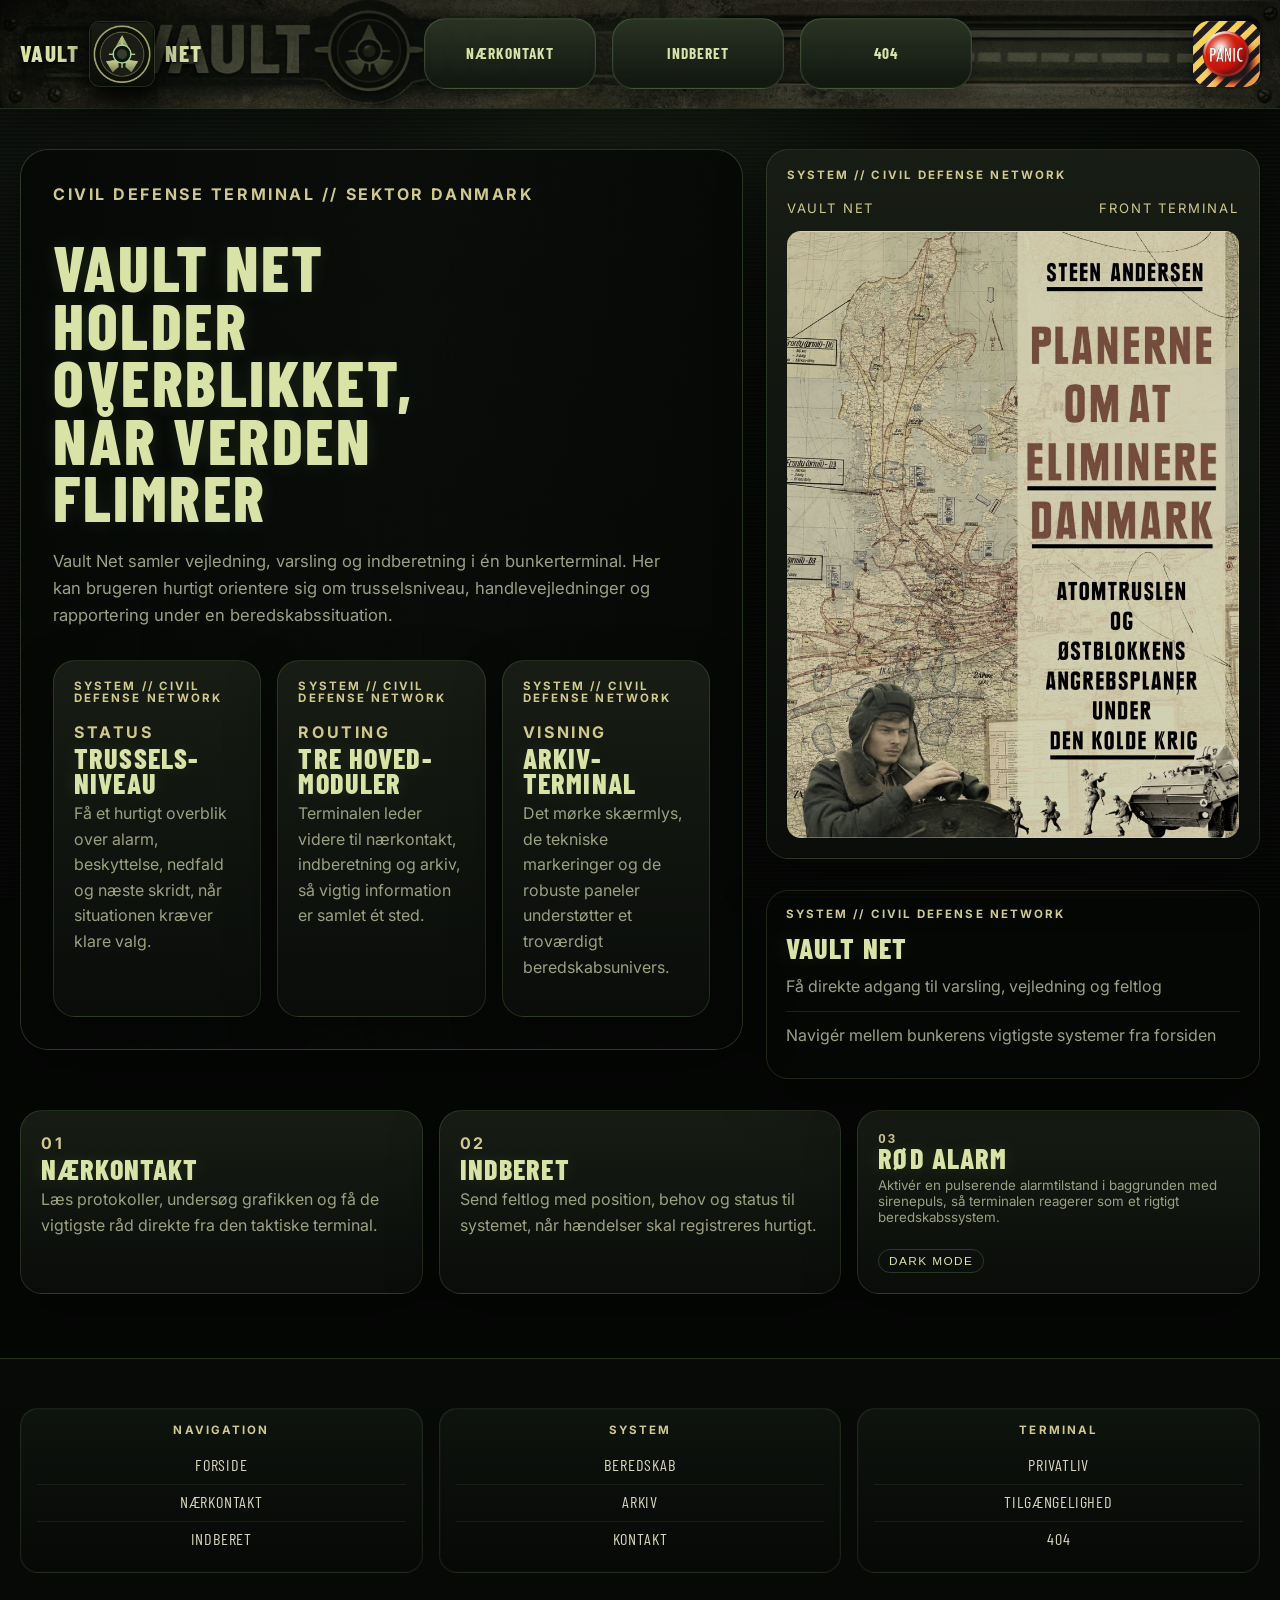
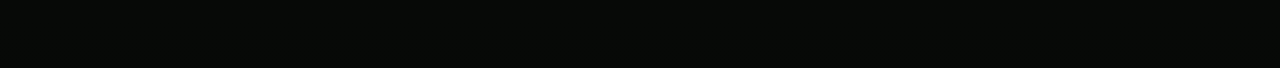
==== commit f8623007: "Add files via upload" ====
--- a/index.html
+++ b/index.html
@@ -32,6 +32,7 @@
         <li><a class="menuItem active" href="index.html">Forside</a></li>
         <li><a class="menuItem" href="instruction.html">Nærkontakt</a></li>
         <li><a class="menuItem" href="register.html">Indberet</a></li>
+        <li><a class="menuItem" href="404.html">404</a></li>
       </ul>
 
       <div class="nav-actions">
@@ -47,6 +48,7 @@
         <a class="mobile-nav-panel__link is-active" href="index.html">Forside</a>
         <a class="mobile-nav-panel__link" href="instruction.html">Nærkontakt</a>
         <a class="mobile-nav-panel__link" href="register.html">Indberet</a>
+        <a class="mobile-nav-panel__link" href="404.html">404</a>
         <button class="mobile-nav-panel__alarm" type="button" data-alarm-trigger data-alarm-on-text="Stop alarm" data-alarm-off-text="Rød alarm" aria-pressed="false" aria-label="Aktivér eller deaktiver rød alarm i baggrunden">Rød alarm</button>
       </div>
     </nav>
@@ -59,10 +61,6 @@
         <h1>Vault Net holder overblikket, når verden flimrer</h1>
         <p class="vault-hero__lede">Vault Net samler vejledning, varsling og indberetning i én bunkerterminal. Her kan brugeren hurtigt orientere sig om trusselsniveau, handlevejledninger og rapportering under en beredskabssituation.</p>
 
-        <div class="vault-hero__actions">
-          <a class="button" href="instruction.html">Åbn nærkontakt</a>
-          <a class="button button_secondary" href="register.html">Send indberetning</a>
-        </div>
 
         <div class="vault-status-grid" aria-label="Statusmoduler">
           <article class="vault-status-card">
@@ -96,7 +94,6 @@
           <h2 class="vault-side-panel__title">Vault Net</h2>
           <ul class="vault-side-panel__list">
             <li>Få direkte adgang til varsling, vejledning og feltlog</li>
-            <li>Brug arkivtilstand for en mørkere terminalvisning</li>
             <li>Navigér mellem bunkerens vigtigste systemer fra forsiden</li>
           </ul>
         </article>
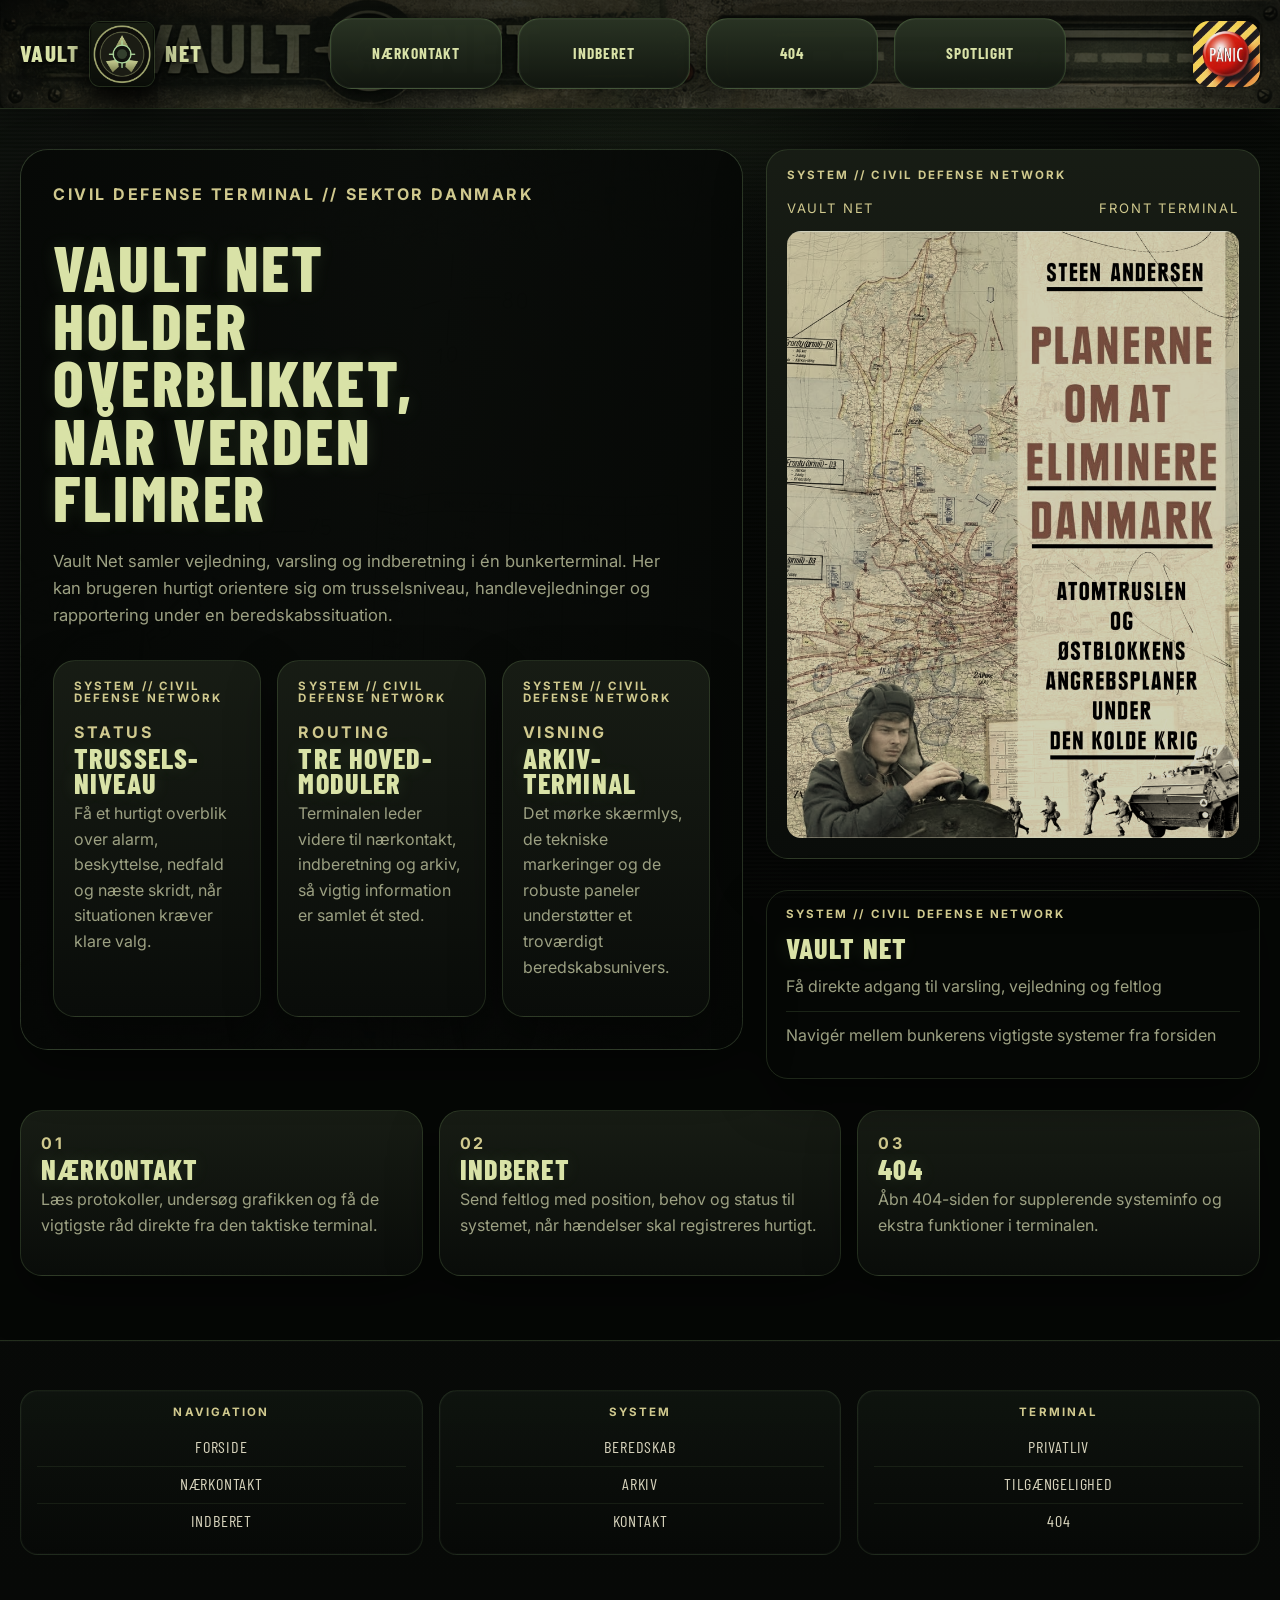
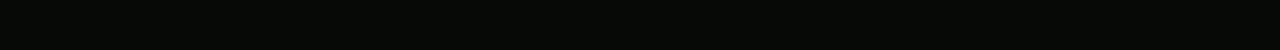
==== commit 73dd399f: "Add files via upload" ====
--- a/index.html
+++ b/index.html
@@ -13,7 +13,11 @@
   <link rel="stylesheet" href="css/fallout.css">
   <link rel="stylesheet" href="css/mobile-nav-rebuild.css">
   <link rel="stylesheet" href="css/final-overrides.css">
-  <link rel="icon" type="image/png" href="img/vaultnet-icon.png">
+  <link rel="apple-touch-icon" sizes="180x180" href="apple-touch-icon.png">
+  <link rel="icon" type="image/png" sizes="32x32" href="favicon-32x32.png">
+  <link rel="icon" type="image/png" sizes="16x16" href="favicon-16x16.png">
+  <link rel="icon" href="favicon.ico" sizes="any">
+  <link rel="manifest" href="site.webmanifest">
   <title>Vault Net | Forside</title>
   <link rel="stylesheet" href="css/v25-polish.css">
 </head>
@@ -33,6 +37,7 @@
         <li><a class="menuItem" href="instruction.html">Nærkontakt</a></li>
         <li><a class="menuItem" href="register.html">Indberet</a></li>
         <li><a class="menuItem" href="404.html">404</a></li>
+        <li><button class="menuItem menuItem--button spotlight-menu-button" type="button" data-spotlight-trigger aria-pressed="false" aria-label="Aktivér spotlight">Spotlight</button></li>
       </ul>
 
       <div class="nav-actions">
@@ -49,6 +54,7 @@
         <a class="mobile-nav-panel__link" href="instruction.html">Nærkontakt</a>
         <a class="mobile-nav-panel__link" href="register.html">Indberet</a>
         <a class="mobile-nav-panel__link" href="404.html">404</a>
+        <button class="mobile-nav-panel__link mobile-nav-panel__link--button mobile-nav-panel__spotlight" type="button" data-spotlight-trigger aria-pressed="false" aria-label="Aktivér spotlight">Spotlight</button>
         <button class="mobile-nav-panel__alarm" type="button" data-alarm-trigger data-alarm-on-text="Stop alarm" data-alarm-off-text="Rød alarm" aria-pressed="false" aria-label="Aktivér eller deaktiver rød alarm i baggrunden">Rød alarm</button>
       </div>
     </nav>
@@ -111,11 +117,11 @@
         <h2>Indberet</h2>
         <p>Send feltlog med position, behov og status til systemet, når hændelser skal registreres hurtigt.</p>
       </a>
-      <button class="vault-link-card vault-link-card--toggle" id="alarm-toggle-card" type="button" data-alarm-trigger aria-pressed="false" aria-label="Aktivér eller deaktiver rød alarm i baggrunden">
+      <a class="vault-link-card vault-link-card--toggle" id="spotlight-card-link" href="404.html" aria-label="Gå til 404-siden">
         <span class="vault-link-card__index">03</span>
-        <h2>Rød alarm</h2>
-        <p>Aktivér en pulserende alarmtilstand i baggrunden med sirenepuls, så terminalen reagerer som et rigtigt beredskabssystem.</p>
-      </button>
+        <h2>404</h2>
+        <p>Åbn 404-siden for supplerende systeminfo og ekstra funktioner i terminalen.</p>
+      </a>
     </section>
   </main>
 
--- a/css/custom.css
+++ b/css/custom.css
@@ -1895,3 +1895,142 @@
 
 
 
+
+
+/* ===== spotlight overlay ===== */
+.spotlight-page {
+  --spotlight-x: 50vw;
+  --spotlight-y: 220px;
+  --spotlight-inner: 140px;
+  --spotlight-outer: 260px;
+  position: relative;
+}
+
+@media (pointer: fine) {
+  .spotlight-page,
+  .spotlight-page * {
+    cursor: none;
+  }
+}
+
+.spotlight-page::after {
+  content: '';
+  position: fixed;
+  inset: 0;
+  pointer-events: none;
+  z-index: 999;
+  opacity: 0;
+  transition: opacity 180ms ease;
+  background: radial-gradient(
+    circle at var(--spotlight-x) var(--spotlight-y),
+    rgba(255, 248, 199, 0.88) 0,
+    rgba(255, 248, 199, 0.52) calc(var(--spotlight-inner) * 0.6),
+    rgba(255, 248, 199, 0.12) var(--spotlight-inner),
+    rgba(0, 0, 0, 0.75) var(--spotlight-outer)
+  );
+}
+
+.spotlight-page.spotlight-active::after {
+  opacity: 1;
+}
+
+@media (pointer: coarse), (prefers-reduced-motion: reduce) {
+  .spotlight-page::after {
+    opacity: 1;
+    background: radial-gradient(
+      circle at 50% 180px,
+      rgba(255, 248, 199, 0.72) 0,
+      rgba(255, 248, 199, 0.2) 150px,
+      rgba(0, 0, 0, 0.75) 280px
+    );
+  }
+}
+
+/* ===== spotlight toggle controls ===== */
+.menuItem--button {
+  appearance: none;
+  border: 0;
+  background: transparent;
+}
+
+.spotlight-menu-button,
+.mobile-nav-panel__spotlight {
+  white-space: normal;
+}
+
+.spotlight-menu-button .spotlight-button-label--two-line,
+.mobile-nav-panel__spotlight .spotlight-button-label--two-line {
+  min-width: 7.2ch;
+}
+
+.mobile-nav-panel__spotlight {
+  margin-top: 0.9rem !important;
+}
+
+
+.spotlight-menu-button.spotlight-is-active,
+.mobile-nav-panel__spotlight.spotlight-is-active {
+  white-space: normal;
+}
+
+.spotlight-button-label {
+  display: inline-block;
+}
+
+.spotlight-button-label--two-line {
+  display: inline-flex;
+  flex-direction: column;
+  align-items: flex-start;
+  line-height: 0.92;
+}
+
+body.spotlight-enabled {
+  --spotlight-x: 50vw;
+  --spotlight-y: 220px;
+  --spotlight-inner: 140px;
+  --spotlight-outer: 260px;
+}
+
+@media (pointer: fine) {
+  body.spotlight-enabled,
+  body.spotlight-enabled * {
+    cursor: none;
+  }
+}
+
+.spotlight-overlay {
+  position: fixed;
+  inset: 0;
+  pointer-events: none;
+  z-index: 999;
+  opacity: 0;
+  transition: opacity 180ms ease;
+  background: radial-gradient(
+    circle at var(--spotlight-x) var(--spotlight-y),
+    rgba(255, 248, 199, 0.88) 0,
+    rgba(255, 248, 199, 0.52) calc(var(--spotlight-inner) * 0.6),
+    rgba(255, 248, 199, 0.12) var(--spotlight-inner),
+    rgba(0, 0, 0, 0.75) var(--spotlight-outer)
+  );
+}
+
+.spotlight-overlay.is-active {
+  opacity: 1;
+}
+
+body.spotlight-enabled::after {
+  content: none;
+}
+
+@media (pointer: coarse), (prefers-reduced-motion: reduce) {
+  .spotlight-overlay,
+  .spotlight-overlay.is-active {
+    background: radial-gradient(
+      circle at 50% 180px,
+      rgba(255, 248, 199, 0.72) 0,
+      rgba(255, 248, 199, 0.2) 150px,
+      rgba(0, 0, 0, 0.75) 280px
+    );
+  }
+}
+
--- a/css/fallout.css
+++ b/css/fallout.css
@@ -505,7 +505,7 @@
 }
 
 body:not(.dark) .vault-link-card--toggle::after {
-  content: 'Dark mode';
+  content: 'Spotlight';
   display: inline-flex;
   margin-top: 0.5rem;
   padding: 0.25rem 0.6rem;
--- a/css/mobile-nav-rebuild.css
+++ b/css/mobile-nav-rebuild.css
@@ -58,9 +58,11 @@
     opacity: 0;
     visibility: hidden;
     pointer-events: none;
+    overflow: hidden;
+    isolation: isolate;
     transform: translateY(-10px) scale(0.985);
     transition: opacity 180ms ease, transform 180ms ease, visibility 180ms ease;
-    z-index: 165;
+    z-index: 1005;
   }
 
   .mobile-nav-panel.showMenu {
@@ -95,7 +97,7 @@
     font-family: var(--display-font);
     font-size: 0.98rem;
     letter-spacing: 0.05em;
-    line-height: 1;
+    line-height: 1.05;
     text-transform: uppercase;
     text-decoration: none;
     text-align: left;
@@ -103,13 +105,15 @@
 
   .mobile-nav-panel__link + .mobile-nav-panel__link,
   .mobile-nav-panel__link + .mobile-nav-panel__alarm,
-  .mobile-nav-panel__alarm + .mobile-nav-panel__link {
+  .mobile-nav-panel__alarm + .mobile-nav-panel__link,
+  .mobile-nav-panel__alarm + .mobile-nav-panel__alarm {
     margin-top: 0.55rem;
   }
 
   .mobile-nav-panel__link:hover,
   .mobile-nav-panel__link:focus-visible,
   .mobile-nav-panel__link.is-active,
+  .mobile-nav-panel__spotlight.spotlight-is-active,
   .mobile-nav-panel__alarm:hover,
   .mobile-nav-panel__alarm:focus-visible,
   .mobile-nav-panel__alarm.is-active {
@@ -123,14 +127,43 @@
     cursor: pointer;
   }
 
-  body.menu-open::after {
+  .mobile-nav-panel__link--button {
+    appearance: none;
+    -webkit-appearance: none;
+    cursor: pointer;
+    justify-content: flex-start;
+  }
+
+
+  body.menu-open:not(.spotlight-enabled)::after {
     content: '';
     position: fixed;
     inset: 0;
     background: rgba(0, 0, 0, 0.44);
     z-index: 150;
   }
+
+  body.spotlight-enabled .mobile-nav-panel.showMenu::before {
+    content: '';
+    position: absolute;
+    inset: 0;
+    pointer-events: none;
+    z-index: -1;
+    background: radial-gradient(
+      circle at 52% 42%,
+      rgba(255, 248, 199, 0.16) 0,
+      rgba(255, 248, 199, 0.08) 18%,
+      rgba(255, 248, 199, 0.02) 30%,
+      rgba(0, 0, 0, 0) 58%
+    );
+  }
+
+  body.spotlight-enabled .mobile-nav-panel__spotlight {
+    border-color: rgba(184, 242, 152, 0.24);
+    box-shadow: 0 0 0 1px rgba(184, 242, 152, 0.08), 0 0 26px rgba(255, 248, 199, 0.08), inset 0 0 0 1px rgba(255, 255, 255, 0.02);
+  }
 }
+
 
 .alarm-toggle.is-active,
 .mobile-nav-panel__alarm.is-active,
--- a/css/final-overrides.css
+++ b/css/final-overrides.css
@@ -276,3 +276,13 @@
     transform: none !important;
   }
 }
+
+
+
+
+/* v35: remove CTA pill from frontpage 404 card */
+.vault-link-card--toggle::after,
+body.dark .vault-link-card--toggle::after {
+  content: none !important;
+  display: none !important;
+}
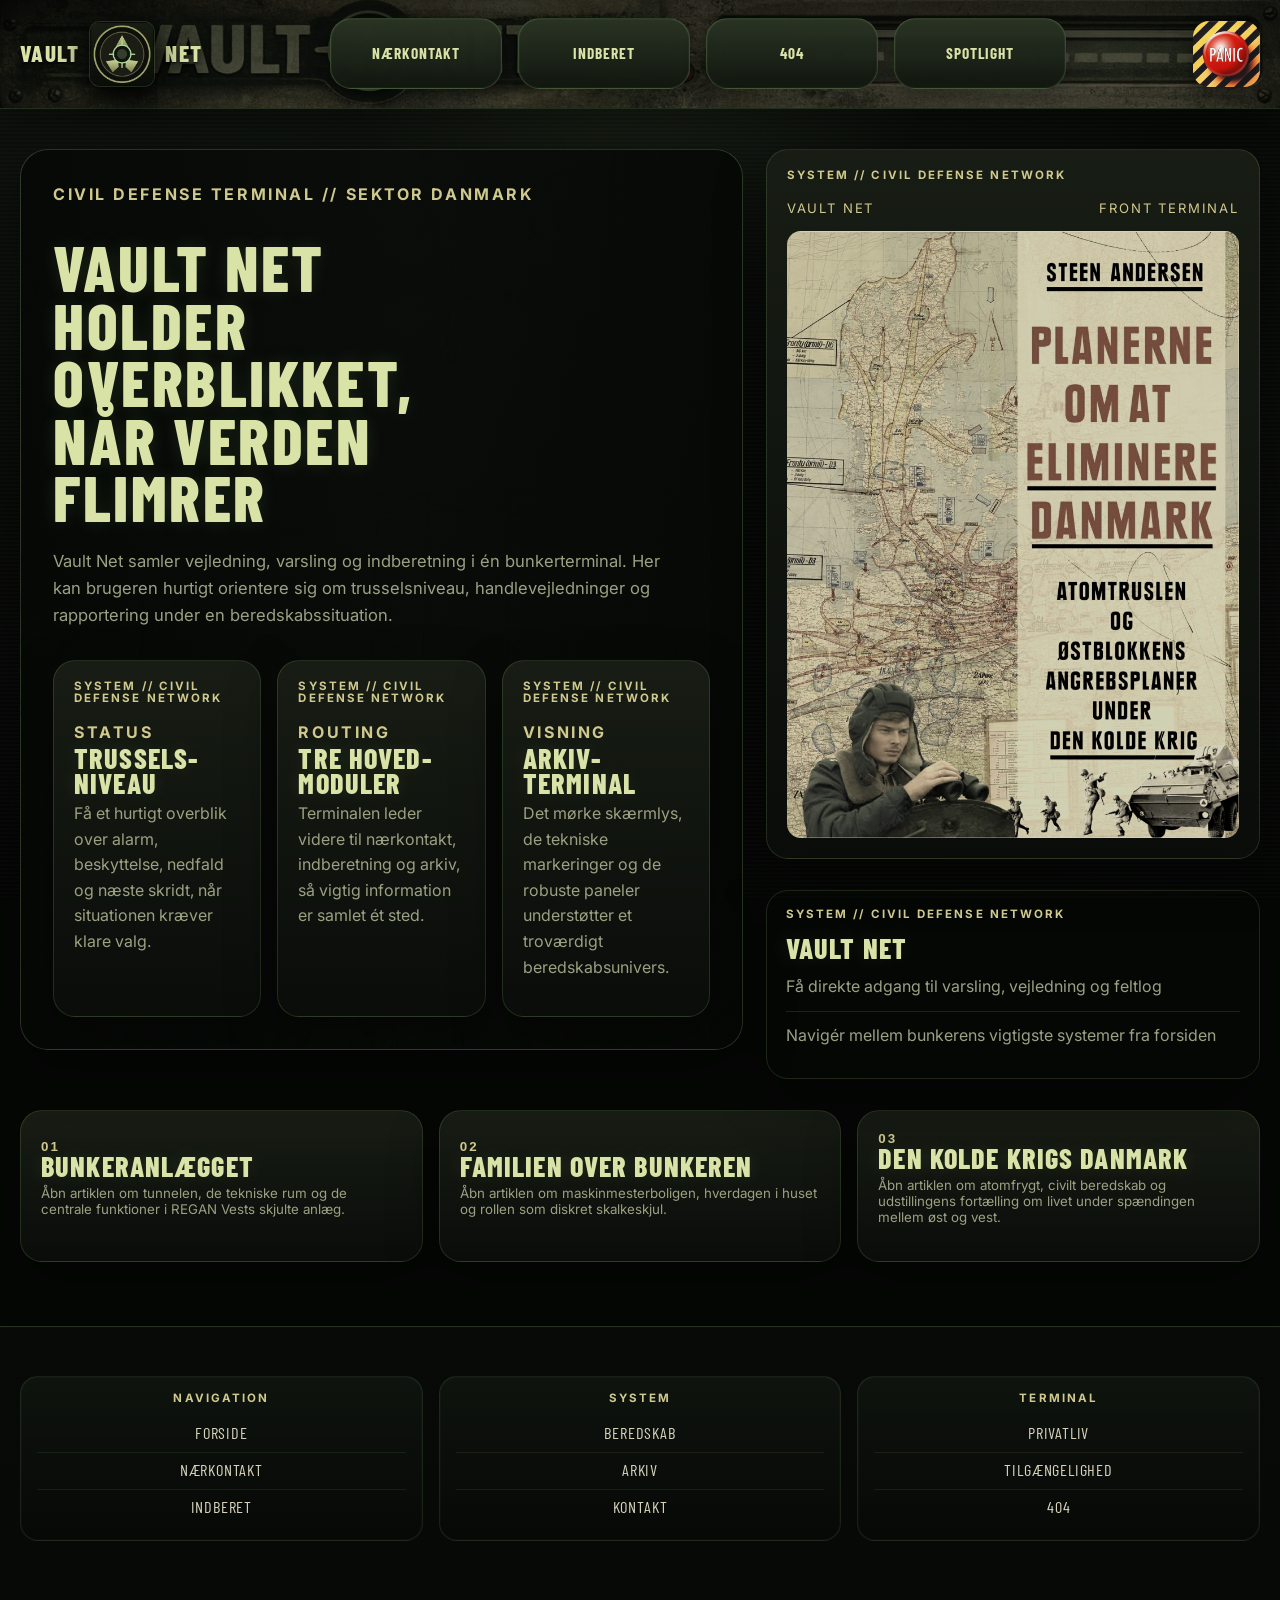
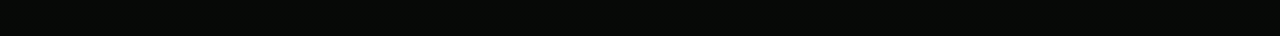
==== commit f14adeaa: "Add files via upload" ====
--- a/index.html
+++ b/index.html
@@ -20,6 +20,7 @@
   <link rel="manifest" href="site.webmanifest">
   <title>Vault Net | Forside</title>
   <link rel="stylesheet" href="css/v25-polish.css">
+  <link rel="stylesheet" href="css/article-popups.css">
 </head>
 <body id="frontpage">
   <header class="site-header">
@@ -106,23 +107,40 @@
       </aside>
     </section>
 
-    <section class="vault-link-grid" aria-label="Vigtige moduler">
-      <a class="vault-link-card" href="instruction.html">
+    <section class="vault-link-grid vault-link-grid--articles" aria-label="Artikler om REGAN Vest">
+      <button class="vault-link-card vault-article-trigger" type="button" data-article-id="bunker-tour" aria-haspopup="dialog" aria-controls="article-modal">
         <span class="vault-link-card__index">01</span>
-        <h2>Nærkontakt</h2>
-        <p>Læs protokoller, undersøg grafikken og få de vigtigste råd direkte fra den taktiske terminal.</p>
-      </a>
-      <a class="vault-link-card" href="register.html">
+        <h2>Bunkeranlægget</h2>
+        <p>Åbn artiklen om tunnelen, de tekniske rum og de centrale funktioner i REGAN Vests skjulte anlæg.</p>
+      </button>
+      <button class="vault-link-card vault-article-trigger" type="button" data-article-id="engineer-house" aria-haspopup="dialog" aria-controls="article-modal">
         <span class="vault-link-card__index">02</span>
-        <h2>Indberet</h2>
-        <p>Send feltlog med position, behov og status til systemet, når hændelser skal registreres hurtigt.</p>
-      </a>
-      <a class="vault-link-card vault-link-card--toggle" id="spotlight-card-link" href="404.html" aria-label="Gå til 404-siden">
+        <h2>Familien over bunkeren</h2>
+        <p>Åbn artiklen om maskinmesterboligen, hverdagen i huset og rollen som diskret skalkeskjul.</p>
+      </button>
+      <button class="vault-link-card vault-article-trigger" type="button" data-article-id="cold-war-exhibit" aria-haspopup="dialog" aria-controls="article-modal">
         <span class="vault-link-card__index">03</span>
-        <h2>404</h2>
-        <p>Åbn 404-siden for supplerende systeminfo og ekstra funktioner i terminalen.</p>
-      </a>
+        <h2>Den kolde krigs Danmark</h2>
+        <p>Åbn artiklen om atomfrygt, civilt beredskab og udstillingens fortælling om livet under spændingen mellem øst og vest.</p>
+      </button>
     </section>
+
+    <div class="article-modal" id="article-modal" hidden aria-hidden="true">
+      <div class="article-modal__backdrop" data-article-close></div>
+      <section class="article-modal__dialog" role="dialog" aria-modal="true" aria-labelledby="article-modal-title">
+        <button class="article-modal__close" type="button" aria-label="Luk artikel" data-article-close>
+          <span aria-hidden="true">×</span>
+        </button>
+        <div class="article-modal__scroll">
+          <figure class="article-modal__media" id="article-modal-media" hidden>
+            <img class="article-modal__image" id="article-modal-image" src="" alt="">
+          </figure>
+          <p class="article-modal__eyebrow" id="article-modal-kicker">REGAN Vest // artikel</p>
+          <h2 class="article-modal__title" id="article-modal-title">Artikel</h2>
+          <div class="article-modal__content" id="article-modal-content"></div>
+        </div>
+      </section>
+    </div>
   </main>
 
   <footer class="site-footer">
--- a/css/article-popups.css
+++ b/css/article-popups.css
@@ -0,0 +1,252 @@
+
+.vault-link-grid--articles {
+  align-items: stretch;
+}
+
+button.vault-link-card.vault-article-trigger {
+  width: 100%;
+  appearance: none;
+  -webkit-appearance: none;
+  text-align: left;
+  cursor: pointer;
+}
+
+button.vault-link-card.vault-article-trigger:hover,
+button.vault-link-card.vault-article-trigger:focus-visible {
+  transform: translateY(-4px);
+  border-color: rgba(184, 242, 152, 0.24) !important;
+  box-shadow: 0 18px 32px rgba(0, 0, 0, 0.34), 0 0 0 1px rgba(184, 242, 152, 0.08) !important;
+  outline: none;
+}
+
+.article-modal {
+  position: fixed;
+  inset: 0;
+  display: grid;
+  place-items: center;
+  padding: 1rem;
+  z-index: 2147483000;
+}
+
+.article-modal[hidden] {
+  display: none;
+}
+
+.article-modal__backdrop {
+  position: fixed;
+  inset: 0;
+  z-index: 0;
+  background: rgba(0, 0, 0, 0.82);
+  backdrop-filter: blur(8px);
+}
+
+.article-modal__dialog {
+  position: relative;
+  z-index: 1;
+  display: flex;
+  flex-direction: column;
+  width: min(1080px, calc(100vw - 2rem));
+  height: calc(100vh - 2rem);
+  max-height: calc(100vh - 2rem);
+  border-radius: 28px;
+  border: 1px solid rgba(184, 242, 152, 0.18);
+  background: linear-gradient(180deg, rgba(18, 24, 18, 0.98), rgba(6, 9, 7, 0.985));
+  box-shadow: 0 34px 64px rgba(0, 0, 0, 0.52), inset 0 0 0 1px rgba(255, 255, 255, 0.02);
+  overflow: hidden;
+}
+
+.article-modal__dialog::before {
+  content: '';
+  position: absolute;
+  inset: 0;
+  background: radial-gradient(circle at top left, rgba(184, 242, 152, 0.08), transparent 32%);
+  pointer-events: none;
+}
+
+.article-modal__scroll {
+  position: relative;
+  flex: 1 1 auto;
+  min-height: 0;
+  height: 100%;
+  padding: 3rem 2.4rem 3rem 3rem;
+  overflow-y: auto;
+  overflow-x: hidden;
+  scrollbar-width: thin;
+  scrollbar-color: rgba(184, 242, 152, 0.58) rgba(255, 255, 255, 0.04);
+}
+
+.article-modal__scroll::-webkit-scrollbar {
+  width: 12px;
+}
+
+.article-modal__scroll::-webkit-scrollbar-track {
+  background: rgba(255, 255, 255, 0.04);
+}
+
+.article-modal__scroll::-webkit-scrollbar-thumb {
+  border: 2px solid rgba(255, 255, 255, 0.04);
+  border-radius: 999px;
+  background: linear-gradient(180deg, rgba(184, 242, 152, 0.72), rgba(140, 188, 112, 0.76));
+}
+
+.article-modal__close {
+  position: absolute;
+  top: 1rem;
+  right: 1rem;
+  z-index: 3;
+  display: inline-flex;
+  align-items: center;
+  justify-content: center;
+  width: 3.25rem;
+  height: 3.25rem;
+  border: 1px solid rgba(184, 242, 152, 0.24);
+  border-radius: 0.5rem;
+  background: linear-gradient(180deg, rgba(22, 29, 22, 0.96), rgba(8, 12, 9, 0.98));
+  color: #e5e8b8;
+  font-family: var(--display-font);
+  font-size: 1.7rem;
+  line-height: 1;
+  cursor: pointer;
+}
+
+.article-modal__close:hover,
+.article-modal__close:focus-visible {
+  border-color: rgba(184, 242, 152, 0.34);
+  box-shadow: 0 0 0 1px rgba(184, 242, 152, 0.1), 0 10px 22px rgba(0, 0, 0, 0.3);
+  outline: none;
+}
+
+.article-modal__media {
+  margin: 0 0 2.25rem;
+  border-radius: 1rem;
+  overflow: hidden;
+  border: 1px solid rgba(184, 242, 152, 0.18);
+  background: rgba(9, 12, 10, 0.8);
+}
+
+.article-modal__image {
+  display: block;
+  width: 100%;
+  height: clamp(220px, 30vh, 320px);
+  object-fit: cover;
+}
+
+.article-modal__eyebrow {
+  margin: 0 0 1.1rem;
+  color: var(--warning);
+  font: 700 0.8rem/1.2 var(--body-font);
+  letter-spacing: 0.18em;
+  text-transform: uppercase;
+}
+
+.article-modal__title {
+  margin: 0 0 2.25rem;
+  padding-right: 4.5rem;
+  color: var(--accent-2) !important;
+  font-size: clamp(2.2rem, 4vw, 4rem);
+  line-height: 0.94;
+  text-transform: uppercase;
+}
+
+.article-modal__content {
+  padding-bottom: 2rem;
+}
+
+.article-modal__columns {
+  display: grid;
+  grid-template-columns: minmax(0, 1fr) minmax(0, 1fr);
+  column-gap: clamp(2rem, 4vw, 3.4rem);
+  row-gap: 1.2rem;
+}
+
+.article-modal__column > *:first-child {
+  margin-top: 0;
+}
+
+.article-modal__column > *:last-child {
+  margin-bottom: 0;
+}
+
+.article-modal__content p,
+.article-modal__content ul {
+  max-width: none;
+  color: var(--muted);
+  font-size: 1.08rem;
+  line-height: 1.7;
+}
+
+.article-modal__content p {
+  margin: 0 0 1rem;
+}
+
+.article-modal__content h3 {
+  margin: 0 0 0.8rem;
+  color: var(--warning) !important;
+  font-size: 1rem;
+  letter-spacing: 0.14em;
+  text-transform: uppercase;
+}
+
+.article-modal__content ul {
+  margin: 0 0 1rem 1.1rem;
+}
+
+.article-modal__content li + li {
+  margin-top: 0.5rem;
+}
+
+body.article-modal-open {
+  overflow: hidden;
+}
+
+body.article-modal-open .site-footer,
+body.article-modal-open footer {
+  position: relative;
+  z-index: 0 !important;
+  pointer-events: none;
+}
+
+@media (max-width: 768px) {
+  .article-modal {
+    padding: 0.75rem;
+  }
+
+  .article-modal__dialog {
+    width: calc(100vw - 1.5rem);
+    height: calc(100vh - 1.5rem);
+    max-height: calc(100vh - 1.5rem);
+    border-radius: 22px;
+  }
+
+  .article-modal__scroll {
+    padding: 2rem 1.8rem 2rem 2rem;
+  }
+
+  .article-modal__image {
+    height: 180px;
+  }
+
+  .article-modal__title {
+    padding-right: 3.8rem;
+    font-size: clamp(1.7rem, 11vw, 2.6rem);
+  }
+
+  .article-modal__columns {
+    grid-template-columns: 1fr;
+    column-gap: 0;
+    row-gap: 0;
+  }
+
+  .article-modal__content p,
+  .article-modal__content ul {
+    font-size: 1rem;
+    line-height: 1.62;
+  }
+
+  .article-modal__close {
+    top: 0.75rem;
+    right: 0.75rem;
+    width: 2.85rem;
+    height: 2.85rem;
+  }
+}
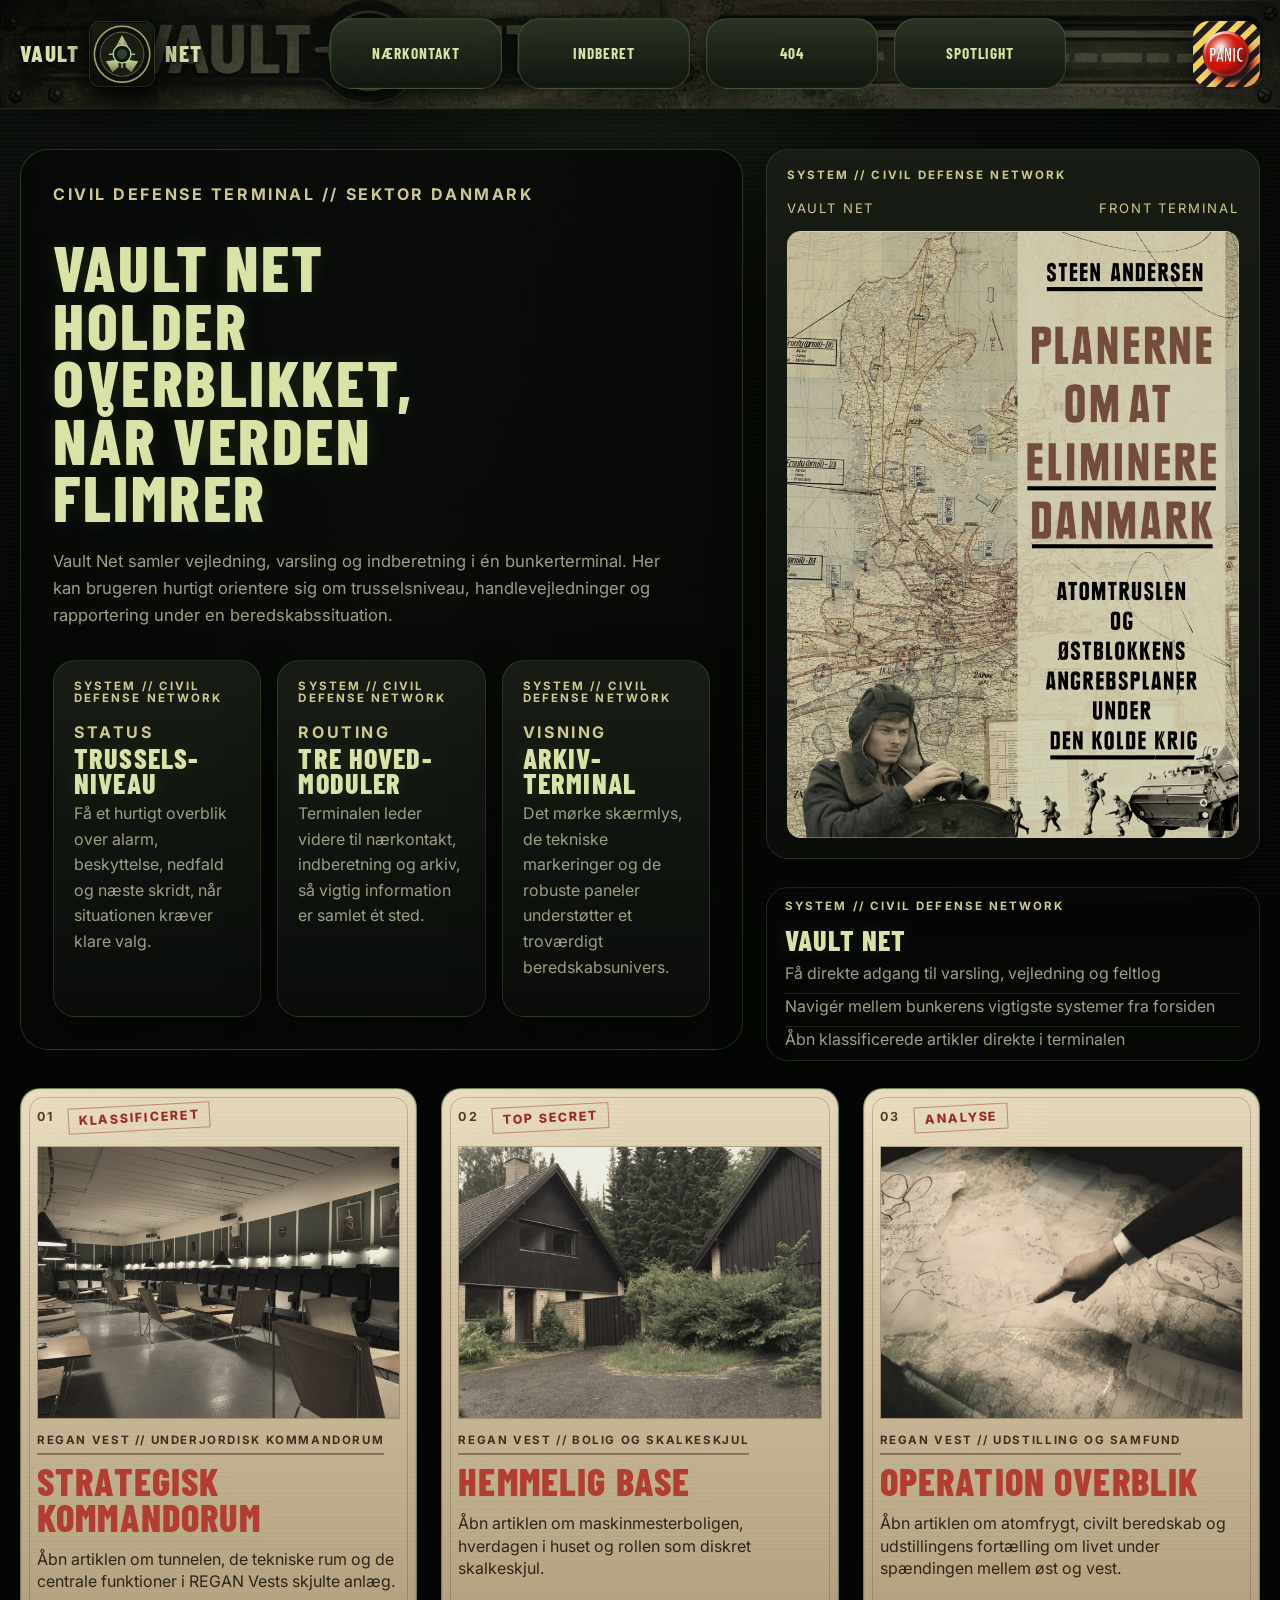
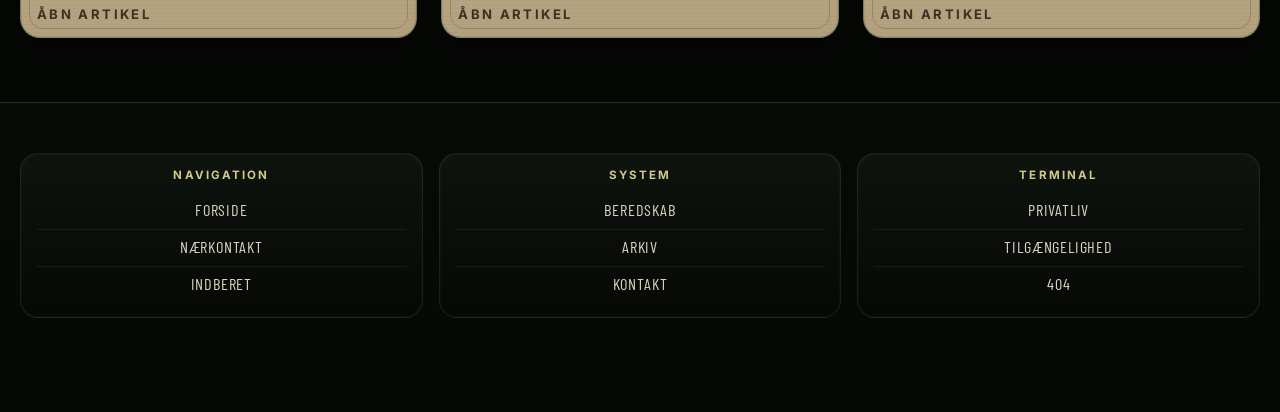
==== commit 460c1b82: "Add files via upload" ====
--- a/index.html
+++ b/index.html
@@ -102,26 +102,57 @@
           <ul class="vault-side-panel__list">
             <li>Få direkte adgang til varsling, vejledning og feltlog</li>
             <li>Navigér mellem bunkerens vigtigste systemer fra forsiden</li>
+            <li>Åbn klassificerede artikler direkte i terminalen</li>
           </ul>
         </article>
       </aside>
     </section>
 
     <section class="vault-link-grid vault-link-grid--articles" aria-label="Artikler om REGAN Vest">
-      <button class="vault-link-card vault-article-trigger" type="button" data-article-id="bunker-tour" aria-haspopup="dialog" aria-controls="article-modal">
-        <span class="vault-link-card__index">01</span>
-        <h2>Bunkeranlægget</h2>
-        <p>Åbn artiklen om tunnelen, de tekniske rum og de centrale funktioner i REGAN Vests skjulte anlæg.</p>
+      <button class="vault-link-card vault-article-trigger vault-article-poster" type="button" data-article-id="bunker-tour" aria-haspopup="dialog" aria-controls="article-modal">
+        <span class="vault-article-poster__meta">
+          <span class="vault-article-poster__index">01</span>
+          <span class="vault-article-poster__stamp">Klassificeret</span>
+        </span>
+        <span class="vault-article-poster__frame">
+          <img src="img/articles/bunkeranlaegget.png" alt="" loading="lazy" aria-hidden="true">
+        </span>
+        <span class="vault-article-poster__body">
+          <span class="vault-article-poster__eyebrow">REGAN Vest // underjordisk kommandorum</span>
+          <h2>Strategisk kommandorum</h2>
+          <p>Åbn artiklen om tunnelen, de tekniske rum og de centrale funktioner i REGAN Vests skjulte anlæg.</p>
+          <span class="vault-article-poster__cta">Åbn artikel</span>
+        </span>
       </button>
-      <button class="vault-link-card vault-article-trigger" type="button" data-article-id="engineer-house" aria-haspopup="dialog" aria-controls="article-modal">
-        <span class="vault-link-card__index">02</span>
-        <h2>Familien over bunkeren</h2>
-        <p>Åbn artiklen om maskinmesterboligen, hverdagen i huset og rollen som diskret skalkeskjul.</p>
+      <button class="vault-link-card vault-article-trigger vault-article-poster" type="button" data-article-id="engineer-house" aria-haspopup="dialog" aria-controls="article-modal">
+        <span class="vault-article-poster__meta">
+          <span class="vault-article-poster__index">02</span>
+          <span class="vault-article-poster__stamp">Top secret</span>
+        </span>
+        <span class="vault-article-poster__frame">
+          <img src="img/articles/maskinmesterboligen.png" alt="" loading="lazy" aria-hidden="true">
+        </span>
+        <span class="vault-article-poster__body">
+          <span class="vault-article-poster__eyebrow">REGAN Vest // bolig og skalkeskjul</span>
+          <h2>Hemmelig base</h2>
+          <p>Åbn artiklen om maskinmesterboligen, hverdagen i huset og rollen som diskret skalkeskjul.</p>
+          <span class="vault-article-poster__cta">Åbn artikel</span>
+        </span>
       </button>
-      <button class="vault-link-card vault-article-trigger" type="button" data-article-id="cold-war-exhibit" aria-haspopup="dialog" aria-controls="article-modal">
-        <span class="vault-link-card__index">03</span>
-        <h2>Den kolde krigs Danmark</h2>
-        <p>Åbn artiklen om atomfrygt, civilt beredskab og udstillingens fortælling om livet under spændingen mellem øst og vest.</p>
+      <button class="vault-link-card vault-article-trigger vault-article-poster" type="button" data-article-id="cold-war-exhibit" aria-haspopup="dialog" aria-controls="article-modal">
+        <span class="vault-article-poster__meta">
+          <span class="vault-article-poster__index">03</span>
+          <span class="vault-article-poster__stamp">Analyse</span>
+        </span>
+        <span class="vault-article-poster__frame">
+          <img src="img/articles/kolde-krig-kort.png" alt="" loading="lazy" aria-hidden="true">
+        </span>
+        <span class="vault-article-poster__body">
+          <span class="vault-article-poster__eyebrow">REGAN Vest // udstilling og samfund</span>
+          <h2>Operation overblik</h2>
+          <p>Åbn artiklen om atomfrygt, civilt beredskab og udstillingens fortælling om livet under spændingen mellem øst og vest.</p>
+          <span class="vault-article-poster__cta">Åbn artikel</span>
+        </span>
       </button>
     </section>
 
@@ -132,12 +163,20 @@
           <span aria-hidden="true">×</span>
         </button>
         <div class="article-modal__scroll">
-          <figure class="article-modal__media" id="article-modal-media" hidden>
-            <img class="article-modal__image" id="article-modal-image" src="" alt="">
-          </figure>
-          <p class="article-modal__eyebrow" id="article-modal-kicker">REGAN Vest // artikel</p>
-          <h2 class="article-modal__title" id="article-modal-title">Artikel</h2>
-          <div class="article-modal__content" id="article-modal-content"></div>
+          <article class="article-modal__poster">
+            <div class="article-modal__meta">
+              <span class="article-modal__index" id="article-modal-index">01</span>
+              <span class="article-modal__stamp" id="article-modal-stamp">Klassificeret</span>
+            </div>
+            <figure class="article-modal__media" id="article-modal-media" hidden>
+              <img class="article-modal__image" id="article-modal-image" src="" alt="">
+            </figure>
+            <div class="article-modal__body">
+              <p class="article-modal__eyebrow" id="article-modal-kicker">REGAN Vest // artikel</p>
+              <h2 class="article-modal__title" id="article-modal-title">Artikel</h2>
+              <div class="article-modal__content" id="article-modal-content"></div>
+            </div>
+          </article>
         </div>
       </section>
     </div>
--- a/css/article-popups.css
+++ b/css/article-popups.css
@@ -1,6 +1,7 @@
 
 .vault-link-grid--articles {
   align-items: stretch;
+  gap: clamp(1rem, 2vw, 1.5rem);
 }
 
 button.vault-link-card.vault-article-trigger {
@@ -11,12 +12,166 @@
   cursor: pointer;
 }
 
+.vault-article-poster {
+  position: relative;
+  display: flex;
+  flex-direction: column;
+  justify-content: flex-start;
+  gap: 0.95rem;
+  min-height: 100%;
+  padding: 1rem;
+  border-radius: 20px !important;
+  border: 1px solid rgba(82, 103, 62, 0.7) !important;
+  background:
+    linear-gradient(180deg, rgba(244, 233, 205, 0.97), rgba(214, 196, 158, 0.95)) !important;
+  box-shadow: 0 16px 32px rgba(0, 0, 0, 0.32), inset 0 0 0 1px rgba(80, 57, 24, 0.08) !important;
+  color: #271d12 !important;
+  overflow: hidden;
+  isolation: isolate;
+  transform-origin: center center;
+  animation: articlePosterPulse 7.5s ease-in-out infinite;
+}
+
+.vault-article-poster::before,
+.vault-article-poster::after {
+  content: '';
+  position: absolute;
+  inset: 0;
+  pointer-events: none;
+}
+
+.vault-article-poster::before {
+  background:
+    radial-gradient(circle at top left, rgba(255, 255, 255, 0.34), transparent 28%),
+    linear-gradient(180deg, rgba(128, 79, 37, 0.06), rgba(67, 40, 15, 0.18)),
+    repeating-linear-gradient(0deg, rgba(81, 59, 27, 0.035) 0 1px, transparent 1px 4px);
+  mix-blend-mode: multiply;
+  opacity: 0.95;
+}
+
+.vault-article-poster::after {
+  inset: 8px;
+  border: 1px solid rgba(80, 57, 24, 0.26);
+  border-radius: 14px;
+}
+
 button.vault-link-card.vault-article-trigger:hover,
 button.vault-link-card.vault-article-trigger:focus-visible {
-  transform: translateY(-4px);
-  border-color: rgba(184, 242, 152, 0.24) !important;
-  box-shadow: 0 18px 32px rgba(0, 0, 0, 0.34), 0 0 0 1px rgba(184, 242, 152, 0.08) !important;
+  transform: translateY(-6px) scale(1.01);
+  border-color: rgba(120, 45, 28, 0.4) !important;
+  box-shadow: 0 24px 40px rgba(0, 0, 0, 0.32), inset 0 0 0 1px rgba(80, 57, 24, 0.08) !important;
   outline: none;
+  animation-play-state: paused;
+}
+
+.vault-article-poster__meta,
+.vault-article-poster__body,
+.vault-article-poster__frame {
+  position: relative;
+  z-index: 1;
+}
+
+.vault-article-poster__meta {
+  display: flex;
+  align-items: center;
+  justify-content: space-between;
+  gap: 0.85rem;
+  color: #403121;
+  font: 700 0.78rem/1 var(--body-font);
+  letter-spacing: 0.18em;
+  text-transform: uppercase;
+}
+
+.vault-article-poster__index {
+  color: #4f3d28;
+}
+
+.vault-article-poster__stamp {
+  padding: 0.35rem 0.6rem;
+  border: 1px solid rgba(137, 36, 28, 0.44);
+  color: #992d25;
+  font-weight: 800;
+  letter-spacing: 0.14em;
+  transform: rotate(-3deg);
+}
+
+.vault-article-poster__frame {
+  display: block;
+  border: 1px solid rgba(80, 57, 24, 0.24);
+  box-shadow: inset 0 0 0 1px rgba(255, 255, 255, 0.22);
+  background: rgba(90, 73, 43, 0.12);
+  overflow: hidden;
+}
+
+.vault-article-poster__frame img {
+  display: block;
+  width: 100%;
+  aspect-ratio: 4 / 3;
+  object-fit: cover;
+  filter: sepia(0.52) contrast(0.93) saturate(0.76) brightness(0.96);
+}
+
+.vault-article-poster__body {
+  display: flex;
+  flex: 1 1 auto;
+  flex-direction: column;
+  align-items: flex-start;
+}
+
+.vault-article-poster__eyebrow {
+  display: inline-block;
+  margin-bottom: 0.55rem;
+  padding-bottom: 0.4rem;
+  border-bottom: 2px solid rgba(65, 44, 18, 0.45);
+  color: #3e2f21;
+  font: 700 0.72rem/1.15 var(--body-font);
+  letter-spacing: 0.14em;
+  text-transform: uppercase;
+}
+
+.vault-article-poster h2 {
+  margin: 0 0 0.75rem;
+  color: #b33c33 !important;
+  font-size: clamp(2rem, 3vw, 3rem);
+  line-height: 0.93;
+  letter-spacing: 0.03em;
+  text-transform: uppercase;
+  text-wrap: balance;
+}
+
+.vault-article-poster p {
+  margin: 0;
+  color: #2d241a !important;
+  font-size: 1rem;
+  line-height: 1.42;
+}
+
+.vault-article-poster__cta {
+  margin-top: auto;
+  padding-top: 0.95rem;
+  color: #3e2f21;
+  font: 700 0.82rem/1 var(--body-font);
+  letter-spacing: 0.18em;
+  text-transform: uppercase;
+}
+
+@keyframes articlePosterPulse {
+  0%, 100% {
+    transform: translate3d(0, 0, 0) scale(0.985);
+  }
+  50% {
+    transform: translate3d(0, 0, 0) scale(1.02);
+  }
+}
+
+
+@keyframes articleModalPulse {
+  0%, 100% {
+    transform: translate3d(0, 0, 0) scale(0.992);
+  }
+  50% {
+    transform: translate3d(0, 0, 0) scale(1.008);
+  }
 }
 
 .article-modal {
@@ -36,8 +191,8 @@
   position: fixed;
   inset: 0;
   z-index: 0;
-  background: rgba(0, 0, 0, 0.82);
-  backdrop-filter: blur(8px);
+  background: rgba(0, 0, 0, 0.78);
+  backdrop-filter: blur(7px);
 }
 
 .article-modal__dialog {
@@ -49,22 +204,41 @@
   height: calc(100vh - 2rem);
   max-height: calc(100vh - 2rem);
   border-radius: 28px;
-  border: 1px solid rgba(184, 242, 152, 0.18);
-  background: linear-gradient(180deg, rgba(18, 24, 18, 0.98), rgba(6, 9, 7, 0.985));
-  box-shadow: 0 34px 64px rgba(0, 0, 0, 0.52), inset 0 0 0 1px rgba(255, 255, 255, 0.02);
+  border: 1px solid rgba(80, 57, 24, 0.28);
+  background:
+    linear-gradient(180deg, rgba(244, 233, 205, 0.985), rgba(217, 199, 160, 0.975));
+  box-shadow: 0 34px 64px rgba(0, 0, 0, 0.52), inset 0 0 0 1px rgba(80, 57, 24, 0.08);
   overflow: hidden;
+  color: #271d12;
+  transform-origin: center center;
+  animation: articleModalPulse 8.5s ease-in-out infinite;
 }
 
 .article-modal__dialog::before {
   content: '';
   position: absolute;
   inset: 0;
-  background: radial-gradient(circle at top left, rgba(184, 242, 152, 0.08), transparent 32%);
+  background:
+    radial-gradient(circle at top left, rgba(255, 255, 255, 0.34), transparent 28%),
+    linear-gradient(180deg, rgba(128, 79, 37, 0.05), rgba(67, 40, 15, 0.14)),
+    repeating-linear-gradient(0deg, rgba(81, 59, 27, 0.03) 0 1px, transparent 1px 4px);
+  mix-blend-mode: multiply;
+  opacity: 0.96;
+  pointer-events: none;
+}
+
+.article-modal__dialog::after {
+  content: '';
+  position: absolute;
+  inset: 10px;
+  border: 1px solid rgba(80, 57, 24, 0.22);
+  border-radius: 20px;
   pointer-events: none;
 }
 
 .article-modal__scroll {
   position: relative;
+  z-index: 1;
   flex: 1 1 auto;
   min-height: 0;
   height: 100%;
@@ -72,7 +246,7 @@
   overflow-y: auto;
   overflow-x: hidden;
   scrollbar-width: thin;
-  scrollbar-color: rgba(184, 242, 152, 0.58) rgba(255, 255, 255, 0.04);
+  scrollbar-color: rgba(111, 58, 35, 0.55) rgba(80, 57, 24, 0.08);
 }
 
 .article-modal__scroll::-webkit-scrollbar {
@@ -80,13 +254,13 @@
 }
 
 .article-modal__scroll::-webkit-scrollbar-track {
-  background: rgba(255, 255, 255, 0.04);
+  background: rgba(80, 57, 24, 0.08);
 }
 
 .article-modal__scroll::-webkit-scrollbar-thumb {
-  border: 2px solid rgba(255, 255, 255, 0.04);
+  border: 2px solid rgba(80, 57, 24, 0.08);
   border-radius: 999px;
-  background: linear-gradient(180deg, rgba(184, 242, 152, 0.72), rgba(140, 188, 112, 0.76));
+  background: linear-gradient(180deg, rgba(167, 72, 51, 0.66), rgba(111, 58, 35, 0.7));
 }
 
 .article-modal__close {
@@ -99,10 +273,10 @@
   justify-content: center;
   width: 3.25rem;
   height: 3.25rem;
-  border: 1px solid rgba(184, 242, 152, 0.24);
+  border: 1px solid rgba(137, 36, 28, 0.28);
   border-radius: 0.5rem;
-  background: linear-gradient(180deg, rgba(22, 29, 22, 0.96), rgba(8, 12, 9, 0.98));
-  color: #e5e8b8;
+  background: linear-gradient(180deg, rgba(244, 233, 205, 0.97), rgba(221, 201, 161, 0.98));
+  color: #7b2e24;
   font-family: var(--display-font);
   font-size: 1.7rem;
   line-height: 1;
@@ -111,8 +285,8 @@
 
 .article-modal__close:hover,
 .article-modal__close:focus-visible {
-  border-color: rgba(184, 242, 152, 0.34);
-  box-shadow: 0 0 0 1px rgba(184, 242, 152, 0.1), 0 10px 22px rgba(0, 0, 0, 0.3);
+  border-color: rgba(137, 36, 28, 0.42);
+  box-shadow: 0 0 0 1px rgba(80, 57, 24, 0.08), 0 10px 22px rgba(0, 0, 0, 0.22);
   outline: none;
 }
 
@@ -120,8 +294,9 @@
   margin: 0 0 2.25rem;
   border-radius: 1rem;
   overflow: hidden;
-  border: 1px solid rgba(184, 242, 152, 0.18);
-  background: rgba(9, 12, 10, 0.8);
+  border: 1px solid rgba(80, 57, 24, 0.24);
+  box-shadow: inset 0 0 0 1px rgba(255, 255, 255, 0.18);
+  background: rgba(90, 73, 43, 0.12);
 }
 
 .article-modal__image {
@@ -132,31 +307,33 @@
 }
 
 .article-modal__eyebrow {
+  display: inline-block;
   margin: 0 0 1.1rem;
-  color: var(--warning);
+  padding-bottom: 0.45rem;
+  border-bottom: 2px solid rgba(65, 44, 18, 0.45);
+  color: #3e2f21;
   font: 700 0.8rem/1.2 var(--body-font);
   letter-spacing: 0.18em;
   text-transform: uppercase;
 }
 
 .article-modal__title {
-  margin: 0 0 2.25rem;
-  padding-right: 4.5rem;
-  color: var(--accent-2) !important;
-  font-size: clamp(2.2rem, 4vw, 4rem);
-  line-height: 0.94;
+  margin: 0 0 1.8rem;
+  color: #b33c33;
+  font-size: clamp(2.2rem, 5vw, 4rem);
+  line-height: 0.95;
+  letter-spacing: 0.03em;
   text-transform: uppercase;
 }
 
 .article-modal__content {
-  padding-bottom: 2rem;
+  color: #2d241a;
 }
 
 .article-modal__columns {
   display: grid;
-  grid-template-columns: minmax(0, 1fr) minmax(0, 1fr);
-  column-gap: clamp(2rem, 4vw, 3.4rem);
-  row-gap: 1.2rem;
+  grid-template-columns: repeat(2, minmax(0, 1fr));
+  gap: clamp(1.6rem, 3vw, 3rem);
 }
 
 .article-modal__column > *:first-child {
@@ -165,88 +342,734 @@
 
 .article-modal__column > *:last-child {
   margin-bottom: 0;
+}
+
+.article-modal__content p,
+.article-modal__content ul {
+  margin: 0 0 1.2rem;
+  color: #2d241a;
+  font-size: clamp(1.05rem, 1.35vw, 1.3rem);
+  line-height: 1.7;
+}
+
+.article-modal__content p {
+  max-width: 32ch;
+}
+
+.article-modal__content h3 {
+  margin: 0 0 1rem;
+  color: #3e2f21;
+  font-size: clamp(1rem, 1.45vw, 1.3rem);
+  letter-spacing: 0.12em;
+  text-transform: uppercase;
+}
+
+.article-modal__content ul {
+  padding-left: 1.15rem;
+}
+
+.article-modal__content li + li {
+  margin-top: 0.45rem;
+}
+
+body.article-modal-open {
+  overflow: hidden;
+}
+
+body.article-modal-open .site-footer,
+body.article-modal-open footer {
+  opacity: 0;
+  pointer-events: none;
+}
+
+@media (prefers-reduced-motion: reduce) {
+  .vault-article-poster,
+  .article-modal__dialog {
+    animation: none;
+  }
+
+  button.vault-link-card.vault-article-trigger:hover,
+  button.vault-link-card.vault-article-trigger:focus-visible {
+    transform: none;
+  }
+}
+
+@media (max-width: 900px) {
+  .article-modal {
+    padding: 0.75rem;
+  }
+
+  .article-modal__dialog {
+    width: min(100%, calc(100vw - 1.5rem));
+    height: calc(100vh - 1.5rem);
+    max-height: calc(100vh - 1.5rem);
+  }
+
+  .article-modal__scroll {
+    padding: 4.3rem 1.3rem 1.6rem;
+  }
+
+  .article-modal__image {
+    height: clamp(180px, 30vh, 260px);
+  }
+
+  .article-modal__title {
+    font-size: clamp(1.85rem, 9vw, 3rem);
+  }
+
+  .article-modal__columns {
+    grid-template-columns: 1fr;
+    gap: 0.75rem;
+  }
+
+  .article-modal__content p,
+  .article-modal__content ul {
+    font-size: 1rem;
+    max-width: none;
+  }
+
+  .article-modal__content h3 {
+    font-size: 0.95rem;
+  }
+
+  .article-modal__close {
+    top: 0.85rem;
+    right: 0.85rem;
+    width: 2.8rem;
+    height: 2.8rem;
+  }
+
+  .vault-article-poster h2 {
+    font-size: clamp(1.8rem, 8vw, 2.6rem);
+  }
+}
+
+/* v4 modal rebuild: match article buttons exactly, just larger and in one column */
+.article-modal {
+  padding: 1rem;
+}
+
+.article-modal__backdrop {
+  background: rgba(0, 0, 0, 0.82);
+  backdrop-filter: blur(5px);
+}
+
+.article-modal__dialog {
+  width: min(760px, calc(100vw - 2rem));
+  height: auto;
+  max-height: calc(100vh - 2rem);
+  border-radius: 20px;
+  border: 1px solid rgba(82, 103, 62, 0.7);
+  background: linear-gradient(180deg, rgba(244, 233, 205, 0.97), rgba(214, 196, 158, 0.95));
+  box-shadow: 0 16px 32px rgba(0, 0, 0, 0.32), inset 0 0 0 1px rgba(80, 57, 24, 0.08);
+  color: #271d12;
+  animation: articlePosterPulse 7.5s ease-in-out infinite;
+}
+
+.article-modal__dialog::after {
+  inset: 8px;
+  border-radius: 14px;
+  border-color: rgba(80, 57, 24, 0.26);
+}
+
+.article-modal__scroll {
+  padding: 1rem;
+}
+
+.article-modal__poster {
+  position: relative;
+  display: flex;
+  flex-direction: column;
+  gap: 0.95rem;
+}
+
+.article-modal__meta,
+.article-modal__body,
+.article-modal__media {
+  position: relative;
+  z-index: 1;
+}
+
+.article-modal__meta {
+  display: flex;
+  align-items: center;
+  justify-content: space-between;
+  gap: 0.85rem;
+  padding-right: 4.2rem;
+  color: #403121;
+  font: 700 0.78rem/1 var(--body-font);
+  letter-spacing: 0.18em;
+  text-transform: uppercase;
+}
+
+.article-modal__index {
+  color: #4f3d28;
+}
+
+.article-modal__stamp {
+  padding: 0.35rem 0.6rem;
+  border: 1px solid rgba(137, 36, 28, 0.44);
+  color: #992d25;
+  font-weight: 800;
+  letter-spacing: 0.14em;
+  transform: rotate(-3deg);
+}
+
+.article-modal__media {
+  margin: 0;
+  border-radius: 0;
+  border: 1px solid rgba(80, 57, 24, 0.24);
+  box-shadow: inset 0 0 0 1px rgba(255, 255, 255, 0.22);
+  background: rgba(90, 73, 43, 0.12);
+  overflow: hidden;
+}
+
+.article-modal__image {
+  width: 100%;
+  height: auto;
+  aspect-ratio: 4 / 3;
+  object-fit: cover;
+  filter: sepia(0.52) contrast(0.93) saturate(0.76) brightness(0.96);
+}
+
+.article-modal__body {
+  display: flex;
+  flex-direction: column;
+  align-items: flex-start;
+}
+
+.article-modal__eyebrow {
+  margin: 0 0 0.55rem;
+  padding-bottom: 0.4rem;
+  font: 700 0.72rem/1.15 var(--body-font);
+  letter-spacing: 0.14em;
+}
+
+.article-modal__title {
+  margin: 0 0 0.75rem;
+  color: #b33c33;
+  font-size: clamp(2.45rem, 5vw, 4.4rem);
+  line-height: 0.93;
+  letter-spacing: 0.03em;
+  text-transform: uppercase;
+  text-wrap: balance;
+  max-width: 9ch;
+}
+
+.article-modal__content {
+  width: 100%;
+}
+
+.article-modal__columns,
+.article-modal__column {
+  display: block;
 }
 
 .article-modal__content p,
 .article-modal__content ul {
   max-width: none;
-  color: var(--muted);
-  font-size: 1.08rem;
-  line-height: 1.7;
-}
-
-.article-modal__content p {
   margin: 0 0 1rem;
+  color: #2d241a;
+  font-size: 1.03rem;
+  line-height: 1.45;
 }
 
 .article-modal__content h3 {
-  margin: 0 0 0.8rem;
-  color: var(--warning) !important;
-  font-size: 1rem;
-  letter-spacing: 0.14em;
+  margin: 1.1rem 0 0.65rem;
+  padding-top: 0.95rem;
+  color: #3e2f21;
+  font: 700 0.82rem/1 var(--body-font);
+  letter-spacing: 0.18em;
   text-transform: uppercase;
-}
-
-.article-modal__content ul {
-  margin: 0 0 1rem 1.1rem;
-}
-
-.article-modal__content li + li {
-  margin-top: 0.5rem;
-}
-
-body.article-modal-open {
-  overflow: hidden;
-}
-
-body.article-modal-open .site-footer,
-body.article-modal-open footer {
-  position: relative;
-  z-index: 0 !important;
-  pointer-events: none;
-}
-
-@media (max-width: 768px) {
+  border-top: 1px solid rgba(80, 57, 24, 0.24);
+}
+
+.article-modal__close {
+  top: 0.9rem;
+  right: 0.9rem;
+  width: 2.8rem;
+  height: 2.8rem;
+  border: 1px solid rgba(137, 36, 28, 0.28);
+  border-radius: 0.45rem;
+  background: linear-gradient(180deg, rgba(244, 233, 205, 0.97), rgba(221, 201, 161, 0.98));
+  color: #7b2e24;
+  box-shadow: none;
+}
+
+@media (max-width: 900px) {
+  .article-modal__dialog {
+    width: min(100%, calc(100vw - 1rem));
+    max-height: calc(100vh - 1rem);
+  }
+
+  .article-modal__scroll {
+    padding: 0.85rem;
+  }
+
+  .article-modal__meta {
+    padding-right: 3.4rem;
+  }
+
+  .article-modal__title {
+    max-width: none;
+    font-size: clamp(2rem, 9vw, 3rem);
+  }
+}
+
+/* final requested fix: red article headings, larger title, wider margins, stronger frontpage pulse, no popup pulse */
+.vault-article-poster {
+  animation: articlePosterPulse 4.8s ease-in-out infinite;
+}
+
+@keyframes articlePosterPulse {
+  0%, 100% {
+    transform: translate3d(0, 0, 0) scale(0.955);
+  }
+  50% {
+    transform: translate3d(0, 0, 0) scale(1.045);
+  }
+}
+
+.article-modal__dialog {
+  animation: none !important;
+}
+
+.article-modal__scroll {
+  padding: 1.2rem 3.1rem 2.2rem 3.1rem !important;
+}
+
+.article-modal__title {
+  color: #b33c33 !important;
+  font-size: clamp(3.2rem, 6vw, 5.6rem) !important;
+  margin-bottom: 1rem !important;
+}
+
+.article-modal__content h3 {
+  color: #b33c33 !important;
+}
+
+@media (max-width: 900px) {
+  .article-modal__scroll {
+    padding: 1rem 2.25rem 1.85rem 2.25rem !important;
+  }
+
+  .article-modal__title {
+    font-size: clamp(2.5rem, 10vw, 4rem) !important;
+  }
+}
+
+/* v3 adjustments: single-line headline, softer card pulse, visible mobile bottom margin */
+.vault-article-poster {
+  animation: articlePosterPulse 6.8s ease-in-out infinite;
+}
+
+@keyframes articlePosterPulse {
+  0%, 100% {
+    transform: translate3d(0, 0, 0) scale(0.985);
+  }
+  50% {
+    transform: translate3d(0, 0, 0) scale(1.015);
+  }
+}
+
+.article-modal__title {
+  max-width: none !important;
+  white-space: nowrap;
+  font-size: clamp(2.9rem, 5vw, 5rem) !important;
+}
+
+.article-modal__poster {
+  padding-bottom: 2rem;
+}
+
+.article-modal__content > *:last-child {
+  margin-bottom: 0;
+}
+
+@media (max-width: 900px) {
   .article-modal {
+    padding: 0.9rem;
+  }
+
+  .article-modal__dialog {
+    width: min(100%, calc(100vw - 0.8rem));
+    height: auto;
+    max-height: calc(100dvh - 1.8rem);
+  }
+
+  .article-modal__scroll {
+    padding: 1rem 1.6rem 4.25rem 1.6rem !important;
+  }
+
+  .article-modal__poster {
+    padding-bottom: 2.5rem;
+  }
+
+  .article-modal__title {
+    white-space: nowrap;
+    font-size: clamp(1.65rem, 7.2vw, 2.8rem) !important;
+    line-height: 0.96;
+  }
+}
+
+/* v4 mobile bottom fix + softer frontpage pulse */
+.vault-article-poster {
+  animation: articlePosterPulse 8.8s ease-in-out infinite;
+}
+
+@keyframes articlePosterPulse {
+  0%, 100% {
+    transform: translate3d(0, 0, 0) scale(0.992);
+  }
+  50% {
+    transform: translate3d(0, 0, 0) scale(1.008);
+  }
+}
+
+.article-modal__poster {
+  padding-bottom: 0.6rem !important;
+}
+
+.article-modal__content > *:last-child {
+  margin-bottom: 0 !important;
+}
+
+@media (max-width: 900px) {
+  .article-modal {
+    place-items: center;
     padding: 0.75rem;
   }
 
   .article-modal__dialog {
-    width: calc(100vw - 1.5rem);
-    height: calc(100vh - 1.5rem);
-    max-height: calc(100vh - 1.5rem);
-    border-radius: 22px;
+    width: min(100%, calc(100vw - 0.75rem));
+    height: auto;
+    max-height: calc(100svh - 1.5rem);
+    min-height: 0;
+    overflow: hidden;
+  }
+
+  .article-modal__dialog::after {
+    inset: 8px;
   }
 
   .article-modal__scroll {
-    padding: 2rem 1.8rem 2rem 2rem;
-  }
-
-  .article-modal__image {
-    height: 180px;
+    height: auto;
+    max-height: calc(100svh - 1.5rem);
+    padding: 1rem 1.4rem 1.35rem 1.4rem !important;
+    overscroll-behavior: contain;
+    -webkit-overflow-scrolling: touch;
+  }
+
+  .article-modal__poster {
+    padding-bottom: 0.4rem !important;
   }
 
   .article-modal__title {
-    padding-right: 3.8rem;
-    font-size: clamp(1.7rem, 11vw, 2.6rem);
-  }
-
-  .article-modal__columns {
-    grid-template-columns: 1fr;
-    column-gap: 0;
-    row-gap: 0;
-  }
-
-  .article-modal__content p,
-  .article-modal__content ul {
-    font-size: 1rem;
-    line-height: 1.62;
-  }
-
+    font-size: clamp(1.6rem, 6.3vw, 2.7rem) !important;
+    letter-spacing: 0.02em;
+  }
+}
+
+/* v5 final mobile/article panel fixes */
+#frontpage .vault-side-panel {
+  min-height: auto !important;
+  height: auto !important;
+  padding: 0.95rem 1.2rem 0.85rem !important;
+}
+
+#frontpage .vault-side-panel__title {
+  margin-bottom: 0.55rem !important;
+}
+
+#frontpage .vault-side-panel__list {
+  gap: 0.35rem !important;
+}
+
+#frontpage .vault-side-panel__list li {
+  padding-bottom: 0.55rem !important;
+}
+
+.article-modal__poster {
+  padding-bottom: 0 !important;
+}
+
+.article-modal__content > *:last-child {
+  margin-bottom: 0 !important;
+}
+
+.article-modal__poster::after {
+  content: '';
+  display: block;
+  width: 100%;
+  height: 1.1rem;
+  margin-top: 0.4rem;
+  border-top: 1px solid rgba(80, 57, 24, 0.24);
+}
+
+@media (max-width: 900px) {
+  .article-modal {
+    align-items: center;
+    padding: 0.65rem !important;
+  }
+
+  .article-modal__dialog {
+    width: min(100%, calc(100vw - 1.3rem)) !important;
+    max-height: calc(100svh - 1.3rem) !important;
+    height: auto !important;
+    min-height: 0 !important;
+    display: flex !important;
+    flex-direction: column !important;
+    overflow: hidden !important;
+  }
+
+  .article-modal__scroll {
+    flex: 1 1 auto;
+    min-height: 0;
+    max-height: calc(100svh - 1.3rem) !important;
+    padding: 1rem 1.2rem 1rem 1.2rem !important;
+    overflow-y: auto !important;
+    overscroll-behavior: contain;
+    -webkit-overflow-scrolling: touch;
+  }
+
+  .article-modal__poster::after {
+    height: 0.8rem;
+    margin-top: 0.2rem;
+  }
+
+  #frontpage .vault-side-panel {
+    min-height: auto !important;
+    padding: 0.9rem 1rem 0.8rem !important;
+  }
+}
+
+
+/* v6 real mobile bottom visibility + bunker title wrap + tighter Vault Net panel */
+#frontpage .vault-side-panel {
+  min-height: 0 !important;
+  padding: 0.8rem 1.05rem 0.72rem !important;
+}
+
+#frontpage .vault-side-panel__title {
+  margin-bottom: 0.45rem !important;
+}
+
+#frontpage .vault-side-panel__list {
+  gap: 0.25rem !important;
+  margin: 0 !important;
+  padding: 0 !important;
+}
+
+#frontpage .vault-side-panel__list li {
+  padding-bottom: 0.42rem !important;
+  margin: 0 !important;
+}
+
+#frontpage .vault-side-panel__list li:last-child {
+  padding-bottom: 0 !important;
+}
+
+.article-modal__scroll::after {
+  content: '';
+  display: block;
+  width: 100%;
+  height: 1rem;
+  margin-top: 0.35rem;
+  border-top: 1px solid rgba(80, 57, 24, 0.24);
+}
+
+.article-modal[data-article-id="bunker-tour"] .article-modal__title {
+  max-width: 8.4ch !important;
+  white-space: normal !important;
+  text-wrap: balance;
+}
+
+@media (max-width: 900px) {
+  .vault-article-poster {
+    animation: articlePosterPulse 10.5s ease-in-out infinite;
+  }
+
+  .article-modal {
+    align-items: center !important;
+    padding: 0.65rem !important;
+  }
+
+  .article-modal__dialog {
+    width: min(100%, calc(100vw - 1.3rem)) !important;
+    max-height: calc(100dvh - 1.3rem) !important;
+    min-height: 0 !important;
+    display: flex !important;
+    flex-direction: column !important;
+    overflow: hidden !important;
+  }
+
+  .article-modal__scroll {
+    flex: 1 1 auto;
+    min-height: 0;
+    max-height: calc(100dvh - 1.3rem) !important;
+    padding: 1rem 1.15rem 0.7rem 1.15rem !important;
+    overflow-y: auto !important;
+    overscroll-behavior: contain;
+    -webkit-overflow-scrolling: touch;
+  }
+
+  .article-modal__scroll::after {
+    height: 1.1rem;
+    margin-top: 0.45rem;
+    margin-bottom: 0.1rem;
+    border-top: 1px solid rgba(80, 57, 24, 0.26);
+  }
+
+  .article-modal__poster::after {
+    display: none !important;
+  }
+
+  .article-modal[data-article-id="bunker-tour"] .article-modal__title {
+    max-width: 8.1ch !important;
+    white-space: normal !important;
+    text-wrap: balance;
+    line-height: 0.94;
+  }
+}
+
+
+/* v7 requested fixes: smaller close button and fuller Vault Net panel */
+.article-modal__close {
+  width: 2.1rem !important;
+  height: 2.1rem !important;
+  font-size: 1.25rem !important;
+  top: 0.9rem !important;
+  right: 0.9rem !important;
+}
+
+#frontpage .vault-hero__aside {
+  grid-template-rows: auto 1fr;
+}
+
+#frontpage .vault-side-panel {
+  display: flex !important;
+  flex-direction: column !important;
+  justify-content: flex-start !important;
+  height: 100% !important;
+  min-height: 21.5rem !important;
+  padding: 1rem 1.15rem 0.95rem !important;
+}
+
+#frontpage .vault-side-panel__title {
+  margin-bottom: 0.65rem !important;
+}
+
+#frontpage .vault-side-panel__list {
+  display: grid !important;
+  gap: 0.55rem !important;
+}
+
+#frontpage .vault-side-panel__list li {
+  padding-bottom: 0.7rem !important;
+}
+
+#frontpage .vault-side-panel__list li:last-child {
+  padding-bottom: 0 !important;
+}
+
+@media (max-width: 900px) {
   .article-modal__close {
-    top: 0.75rem;
-    right: 0.75rem;
-    width: 2.85rem;
-    height: 2.85rem;
-  }
-}
+    width: 2.1rem !important;
+    height: 2.1rem !important;
+    font-size: 1.2rem !important;
+    top: 0.85rem !important;
+    right: 0.85rem !important;
+  }
+
+  #frontpage .vault-hero__aside {
+    grid-template-rows: auto;
+  }
+
+  #frontpage .vault-side-panel {
+    min-height: 0 !important;
+    height: auto !important;
+  }
+}
+
+
+/* v8 requested fixes: shorter Vault Net line, tighter desktop bottom rhythm, single popup bottom line */
+#frontpage .vault-side-panel {
+  min-height: 20.2rem !important;
+  padding: 1rem 1.15rem 0.82rem !important;
+}
+
+#frontpage .vault-side-panel__list {
+  gap: 0.45rem !important;
+}
+
+#frontpage .vault-side-panel__list li {
+  padding-bottom: 0.58rem !important;
+}
+
+#frontpage .vault-side-panel__list li:last-child {
+  padding-bottom: 0 !important;
+}
+
+.article-modal__poster::after {
+  display: none !important;
+}
+
+.article-modal__scroll::after {
+  height: 0.95rem !important;
+  margin-top: 0.35rem !important;
+  margin-bottom: 0 !important;
+  border-top: 1px solid rgba(80, 57, 24, 0.24) !important;
+}
+
+@media (max-width: 900px) {
+  #frontpage .vault-side-panel {
+    min-height: 0 !important;
+    height: auto !important;
+    padding: 0.9rem 1rem 0.78rem !important;
+  }
+
+  #frontpage .vault-side-panel__list {
+    gap: 0.4rem !important;
+  }
+
+  .article-modal__scroll::after {
+    height: 0.9rem !important;
+    margin-top: 0.3rem !important;
+  }
+}
+
+/* v9 tighten desktop Vault Net panel to match requested compact bottom spacing */
+@media (min-width: 901px) {
+  #frontpage .vault-hero__aside {
+    grid-template-rows: auto auto !important;
+    align-content: start !important;
+  }
+
+  #frontpage .vault-side-panel {
+    display: block !important;
+    height: auto !important;
+    min-height: 0 !important;
+    align-self: start !important;
+    padding: 0.82rem 1.15rem 0.42rem !important;
+    margin: 0.35rem 0 0.35rem !important;
+  }
+
+  #frontpage .vault-side-panel__title {
+    margin-bottom: 0.42rem !important;
+  }
+
+  #frontpage .vault-side-panel__list {
+    display: block !important;
+    margin: 0 !important;
+    padding: 0 !important;
+  }
+
+  #frontpage .vault-side-panel__list li {
+    margin: 0 !important;
+    padding-bottom: 0.42rem !important;
+  }
+
+  #frontpage .vault-side-panel__list li:last-child {
+    padding-bottom: 0 !important;
+  }
+}
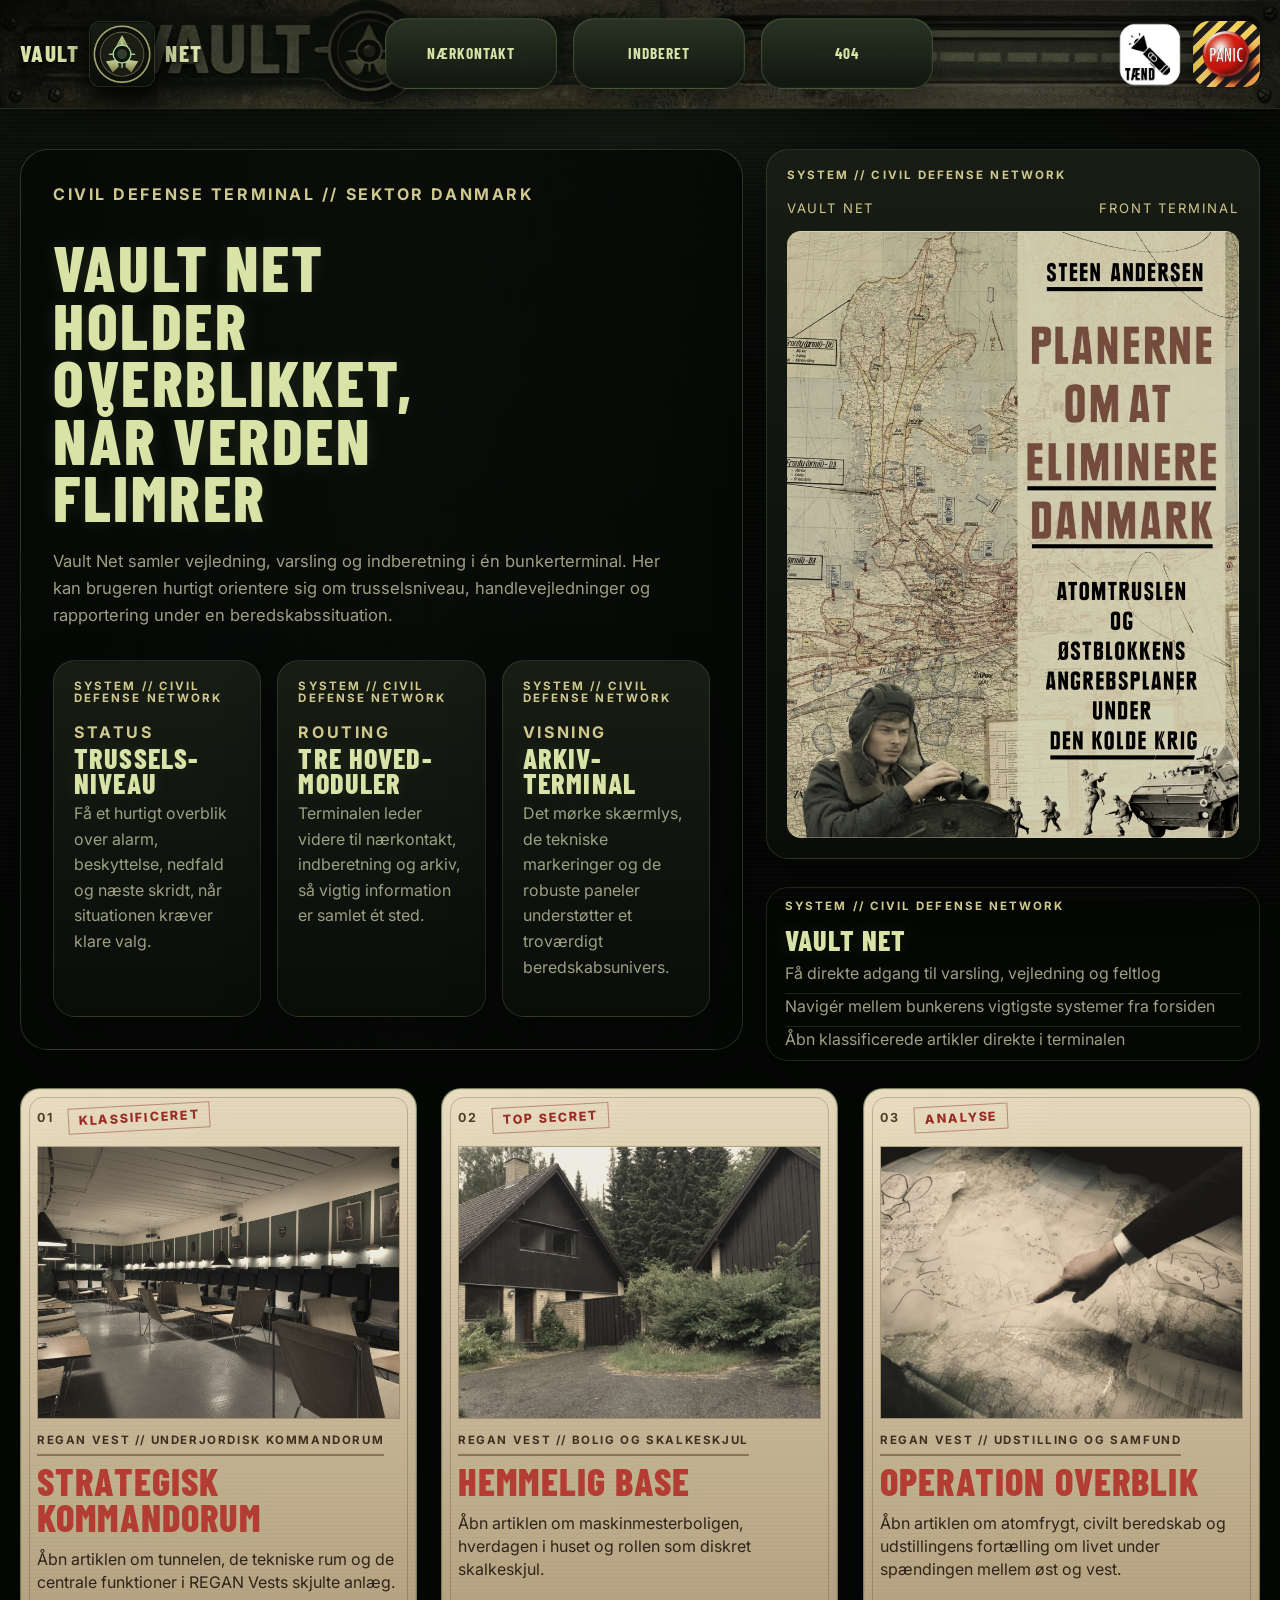
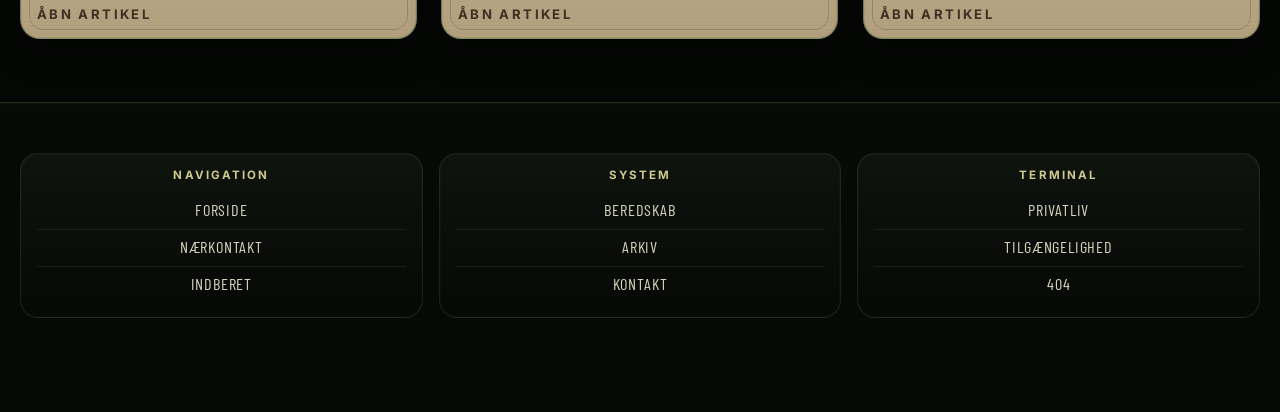
==== commit 3ab1fd87: "Add files via upload" ====
--- a/index.html
+++ b/index.html
@@ -38,10 +38,17 @@
         <li><a class="menuItem" href="instruction.html">Nærkontakt</a></li>
         <li><a class="menuItem" href="register.html">Indberet</a></li>
         <li><a class="menuItem" href="404.html">404</a></li>
-        <li><button class="menuItem menuItem--button spotlight-menu-button" type="button" data-spotlight-trigger aria-pressed="false" aria-label="Aktivér spotlight">Spotlight</button></li>
       </ul>
 
       <div class="nav-actions">
+        <div class="spotlight-toggle-stack spotlight-toggle-stack--desktop" aria-label="Spotlight kontrol">
+          <button class="spotlight-icon-button spotlight-icon-button--taend" type="button" data-spotlight-trigger data-spotlight-state="off" aria-pressed="false" aria-label="Tænd spotlight">
+            <img src="img/taend.webp" alt="" width="96" height="96">
+          </button>
+          <button class="spotlight-icon-button spotlight-icon-button--sluk" type="button" data-spotlight-trigger data-spotlight-state="on" aria-pressed="true" aria-label="Sluk spotlight" hidden>
+            <img src="img/sluk.webp" alt="" width="96" height="96">
+          </button>
+        </div>
         <button id="alarm-toggle" class="theme-toggle alarm-toggle" type="button" data-alarm-trigger data-alarm-on-text="Stop alarm" data-alarm-off-text="Alarm" aria-pressed="false" aria-label="Aktivér eller deaktiver rød alarm i baggrunden">Alarm</button>
         <button class="burger" type="button" aria-label="Åbn menu" aria-controls="mobile-nav-panel" aria-expanded="false">
           <span class="line"></span>
@@ -55,8 +62,19 @@
         <a class="mobile-nav-panel__link" href="instruction.html">Nærkontakt</a>
         <a class="mobile-nav-panel__link" href="register.html">Indberet</a>
         <a class="mobile-nav-panel__link" href="404.html">404</a>
-        <button class="mobile-nav-panel__link mobile-nav-panel__link--button mobile-nav-panel__spotlight" type="button" data-spotlight-trigger aria-pressed="false" aria-label="Aktivér spotlight">Spotlight</button>
-        <button class="mobile-nav-panel__alarm" type="button" data-alarm-trigger data-alarm-on-text="Stop alarm" data-alarm-off-text="Rød alarm" aria-pressed="false" aria-label="Aktivér eller deaktiver rød alarm i baggrunden">Rød alarm</button>
+        <div class="mobile-nav-panel__utility-row">
+          <div class="mobile-nav-panel__spotlight-toggle">
+            <div class="spotlight-toggle-stack spotlight-toggle-stack--mobile" aria-label="Spotlight kontrol">
+              <button class="spotlight-icon-button spotlight-icon-button--taend" type="button" data-spotlight-trigger data-spotlight-state="off" aria-pressed="false" aria-label="Tænd spotlight">
+                <img src="img/taend.webp" alt="" width="120" height="120">
+              </button>
+              <button class="spotlight-icon-button spotlight-icon-button--sluk" type="button" data-spotlight-trigger data-spotlight-state="on" aria-pressed="true" aria-label="Sluk spotlight" hidden>
+                <img src="img/sluk.webp" alt="" width="120" height="120">
+              </button>
+            </div>
+          </div>
+          <button class="mobile-nav-panel__alarm" type="button" data-alarm-trigger data-alarm-on-text="Stop alarm" data-alarm-off-text="Rød alarm" aria-pressed="false" aria-label="Aktivér eller deaktiver rød alarm i baggrunden">Rød alarm</button>
+        </div>
       </div>
     </nav>
   </header>
--- a/css/custom.css
+++ b/css/custom.css
@@ -2034,3 +2034,121 @@
   }
 }
 
+
+
+/* ===== spotlight icon buttons ===== */
+.spotlight-toggle-item {
+  display: flex;
+  align-items: center;
+}
+
+.spotlight-toggle-stack {
+  position: relative;
+  display: inline-grid;
+  place-items: center;
+}
+
+.spotlight-toggle-stack > * {
+  grid-area: 1 / 1;
+}
+
+.spotlight-toggle-stack--desktop {
+  width: 4.75rem;
+  min-height: 4.75rem;
+}
+
+.spotlight-toggle-stack--mobile {
+  width: 7.25rem;
+  min-height: 7.25rem;
+}
+
+.spotlight-icon-button {
+  appearance: none;
+  -webkit-appearance: none;
+  border: 0 !important;
+  background: transparent !important;
+  padding: 0;
+  margin: 0;
+  display: inline-flex;
+  align-items: center;
+  justify-content: center;
+  cursor: pointer;
+  filter: drop-shadow(0 10px 22px rgba(0, 0, 0, 0.42));
+  transition: transform 0.18s ease, filter 0.18s ease;
+}
+
+.spotlight-icon-button:hover,
+.spotlight-icon-button:focus-visible {
+  transform: translateY(-1px);
+  filter: drop-shadow(0 14px 26px rgba(0, 0, 0, 0.5));
+  outline: none;
+}
+
+.spotlight-icon-button[hidden] {
+  display: none !important;
+}
+
+.spotlight-icon-button img {
+  display: block;
+  width: 100%;
+  height: auto;
+}
+
+.spotlight-icon-button--taend img,
+.spotlight-icon-button--sluk img {
+  pointer-events: none;
+  user-select: none;
+}
+
+.mobile-nav-panel__spotlight-toggle {
+  margin-top: 0.9rem;
+  display: flex;
+  justify-content: flex-start;
+}
+
+
+/* ===== v41 spotlight next to panic button ===== */
+.spotlight-toggle-stack--desktop {
+  width: clamp(3.9rem, 5.2vw, 4.65rem);
+  min-height: clamp(3.9rem, 5.2vw, 4.65rem);
+  flex: 0 0 auto;
+}
+
+.spotlight-toggle-stack--mobile {
+  width: 4.4rem;
+  min-height: 4.4rem;
+}
+
+.nav-actions .spotlight-toggle-stack {
+  display: inline-grid;
+  align-self: center;
+}
+
+.spotlight-icon-button {
+  filter: drop-shadow(0 12px 24px rgba(0, 0, 0, 0.48));
+}
+
+.spotlight-icon-button:hover,
+.spotlight-icon-button:focus-visible {
+  filter: drop-shadow(0 16px 28px rgba(0, 0, 0, 0.54));
+}
+
+.mobile-nav-panel__utility-row {
+  display: flex;
+  align-items: center;
+  justify-content: flex-start;
+  gap: 0.75rem;
+  margin-top: 0.9rem;
+}
+
+.mobile-nav-panel__utility-row .mobile-nav-panel__spotlight-toggle {
+  margin-top: 0;
+  flex: 0 0 auto;
+}
+
+.mobile-nav-panel__utility-row .mobile-nav-panel__alarm {
+  width: auto;
+  min-width: 0;
+  flex: 1 1 auto;
+  margin-top: 0 !important;
+}
--- a/css/mobile-nav-rebuild.css
+++ b/css/mobile-nav-rebuild.css
@@ -171,3 +171,23 @@
   border-color: rgba(255, 92, 92, 0.3) !important;
   box-shadow: 0 0 0 1px rgba(255, 92, 92, 0.22), 0 0 24px rgba(130, 12, 12, 0.24), inset 0 0 0 1px rgba(255, 255, 255, 0.03) !important;
 }
+
+
+@media (max-width: 768px) {
+  .mobile-nav-panel__spotlight-toggle .spotlight-icon-button,
+  .mobile-nav-panel__spotlight-toggle .spotlight-icon-button:hover,
+  .mobile-nav-panel__spotlight-toggle .spotlight-icon-button:focus-visible,
+  .mobile-nav-panel__spotlight-toggle .spotlight-icon-button.spotlight-is-active {
+    background: transparent !important;
+    border: 0 !important;
+    box-shadow: none !important;
+    color: inherit !important;
+  }
+
+  body.spotlight-enabled .mobile-nav-panel__spotlight,
+  body.spotlight-enabled .mobile-nav-panel__spotlight-toggle,
+  body.spotlight-enabled .mobile-nav-panel__spotlight-toggle .spotlight-icon-button {
+    border-color: transparent !important;
+    background: transparent !important;
+  }
+}
--- a/css/final-overrides.css
+++ b/css/final-overrides.css
@@ -286,3 +286,35 @@
   content: none !important;
   display: none !important;
 }
+
+
+/* ===== v41 spotlight icon placement beside panic ===== */
+@media (min-width: 769px) {
+  .site-header .nav-actions .spotlight-toggle-stack--desktop {
+    margin-right: -0.05rem !important;
+  }
+
+  .site-header .nav-actions .spotlight-icon-button,
+  .site-header .nav-actions .spotlight-icon-button:hover,
+  .site-header .nav-actions .spotlight-icon-button:focus-visible {
+    background: transparent !important;
+    border: 0 !important;
+    box-shadow: none !important;
+  }
+}
+
+@media (max-width: 768px) {
+  .mobile-nav-panel__utility-row {
+    display: flex !important;
+    align-items: center !important;
+    gap: 0.75rem !important;
+  }
+
+  .mobile-nav-panel__utility-row .mobile-nav-panel__spotlight-toggle {
+    justify-content: flex-start !important;
+  }
+
+  .mobile-nav-panel__utility-row .mobile-nav-panel__alarm {
+    margin-top: 0 !important;
+  }
+}
--- a/css/article-popups.css
+++ b/css/article-popups.css
@@ -1073,3 +1073,383 @@
     padding-bottom: 0 !important;
   }
 }
+
+
+/* v10 consolidated modal mobile fix: single scroll container + single viewport strategy */
+.article-modal__dialog {
+  animation: none;
+}
+
+.article-modal__poster,
+.article-modal__content > *:last-child {
+  padding-bottom: 0 !important;
+  margin-bottom: 0 !important;
+}
+
+.article-modal__poster::after,
+.article-modal__scroll::after {
+  display: none !important;
+  content: none !important;
+}
+
+@media (max-width: 900px) {
+  .article-modal {
+    place-items: center !important;
+    align-items: center !important;
+    padding: 0.75rem !important;
+  }
+
+  .article-modal__dialog {
+    width: min(100%, calc(100vw - 1.5rem)) !important;
+    height: auto !important;
+    max-height: calc(100vh - 1.5rem) !important;
+    min-height: 0 !important;
+    display: flex !important;
+    flex-direction: column !important;
+    overflow: hidden !important;
+  }
+
+  @supports (height: 100dvh) {
+    .article-modal__dialog {
+      max-height: calc(100dvh - 1.5rem) !important;
+    }
+  }
+
+  .article-modal__scroll {
+    flex: 1 1 auto !important;
+    min-height: 0 !important;
+    height: auto !important;
+    max-height: none !important;
+    overflow-y: auto !important;
+    overflow-x: hidden !important;
+    -webkit-overflow-scrolling: touch;
+    overscroll-behavior: contain;
+    padding: 1rem 1.2rem calc(3.5rem + env(safe-area-inset-bottom, 0px)) 1.2rem !important;
+    scroll-padding-bottom: calc(3.5rem + env(safe-area-inset-bottom, 0px));
+  }
+
+  .article-modal__title {
+    white-space: normal !important;
+    max-width: none !important;
+    font-size: clamp(1.95rem, 7.8vw, 3rem) !important;
+    line-height: 0.96;
+  }
+
+  .article-modal__close {
+    width: 2.1rem !important;
+    height: 2.1rem !important;
+    font-size: 1.2rem !important;
+    top: 0.85rem !important;
+    right: 0.85rem !important;
+    z-index: 4;
+  }
+}
+
+/* v12 narrow-viewport modal breathing room fix */
+@media (max-width: 900px) {
+  .article-modal {
+    place-items: center !important;
+    align-items: center !important;
+    padding: 0.9rem 0.8rem 1.35rem !important;
+  }
+
+  .article-modal__dialog {
+    width: min(100%, calc(100vw - 1.6rem)) !important;
+    max-height: calc(100vh - 2.25rem) !important;
+  }
+
+  @supports (height: 100dvh) {
+    .article-modal__dialog {
+      max-height: calc(100dvh - 2.25rem - env(safe-area-inset-bottom, 0px)) !important;
+    }
+  }
+
+  .article-modal__scroll {
+    padding: 0.95rem 1.15rem calc(6.5rem + env(safe-area-inset-bottom, 0px)) 1.15rem !important;
+    scroll-padding-bottom: calc(6.5rem + env(safe-area-inset-bottom, 0px));
+  }
+
+  .article-modal__media {
+    margin-bottom: 1rem !important;
+  }
+}
+
+@media (max-width: 900px) and (max-height: 860px) {
+  .article-modal {
+    padding-top: 0.75rem !important;
+    padding-bottom: 1.5rem !important;
+  }
+
+  .article-modal__dialog {
+    max-height: calc(100vh - 2.25rem) !important;
+  }
+
+  @supports (height: 100dvh) {
+    .article-modal__dialog {
+      max-height: calc(100dvh - 2.25rem - env(safe-area-inset-bottom, 0px)) !important;
+    }
+  }
+
+  .article-modal__image {
+    height: clamp(145px, 22dvh, 210px) !important;
+    aspect-ratio: auto !important;
+  }
+}
+
+/* v14 remove inner card look and let short articles end naturally */
+.article-modal__poster {
+  background: transparent !important;
+  border: 0 !important;
+  border-radius: 0 !important;
+  box-shadow: none !important;
+  padding: 0 !important;
+  margin-bottom: 0 !important;
+}
+
+.article-modal__meta {
+  padding-right: 4.2rem;
+}
+
+.article-modal__media {
+  border-radius: 0 !important;
+}
+
+@media (max-width: 900px) {
+  .article-modal__dialog {
+    display: block !important;
+    height: auto !important;
+  }
+
+  .article-modal__scroll {
+    display: block !important;
+    flex: 0 1 auto !important;
+    height: auto !important;
+    max-height: calc(100vh - 2.25rem) !important;
+    padding: 0.95rem 1.15rem calc(2.25rem + env(safe-area-inset-bottom, 0px)) 1.15rem !important;
+    scroll-padding-bottom: calc(2.25rem + env(safe-area-inset-bottom, 0px));
+  }
+
+  @supports (height: 100dvh) {
+    .article-modal__scroll {
+      max-height: calc(100dvh - 2.25rem - env(safe-area-inset-bottom, 0px)) !important;
+    }
+  }
+
+  .article-modal__poster {
+    border-radius: 0 !important;
+    padding: 0 !important;
+    margin-bottom: 0 !important;
+  }
+
+  .article-modal__meta {
+    padding-right: 3.2rem !important;
+  }
+
+  .article-modal__body {
+    padding-bottom: 0 !important;
+  }
+}
+
+/* v15 ensure visible bottom edge on narrow/mobile viewports */
+@media (max-width: 900px) {
+  .article-modal {
+    place-items: start center !important;
+    padding: 0.75rem 0.75rem 3.6rem 0.75rem !important;
+  }
+
+  .article-modal__dialog {
+    display: flex !important;
+    flex-direction: column !important;
+    width: min(100%, calc(100vw - 1.5rem)) !important;
+    height: auto !important;
+    max-height: calc(100vh - 4.35rem) !important;
+    margin: 0 !important;
+    overflow: hidden !important;
+  }
+
+  @supports (height: 100dvh) {
+    .article-modal__dialog {
+      max-height: calc(100dvh - 4.35rem - env(safe-area-inset-bottom, 0px)) !important;
+    }
+  }
+
+  .article-modal__scroll {
+    flex: 1 1 auto !important;
+    min-height: 0 !important;
+    height: auto !important;
+    max-height: none !important;
+    overflow-y: auto !important;
+    padding: 0.95rem 1.1rem calc(5.25rem + env(safe-area-inset-bottom, 0px)) 1.1rem !important;
+    scroll-padding-bottom: calc(5.25rem + env(safe-area-inset-bottom, 0px)) !important;
+  }
+
+  .article-modal__dialog::after {
+    inset: 9px !important;
+    border-radius: 19px !important;
+  }
+
+  .article-modal__poster,
+  .article-modal__body {
+    margin-bottom: 0 !important;
+    padding-bottom: 0 !important;
+  }
+}
+
+@media (max-width: 900px) and (max-height: 860px) {
+  .article-modal {
+    padding-bottom: 3.85rem !important;
+  }
+
+  .article-modal__dialog {
+    max-height: calc(100vh - 4.6rem) !important;
+  }
+
+  @supports (height: 100dvh) {
+    .article-modal__dialog {
+      max-height: calc(100dvh - 4.6rem - env(safe-area-inset-bottom, 0px)) !important;
+    }
+  }
+
+  .article-modal__image {
+    height: clamp(130px, 19dvh, 185px) !important;
+  }
+}
+
+/* v16 harmonize short and long mobile article popups */
+@media (max-width: 900px) {
+  .article-modal {
+    place-items: start center !important;
+    padding: 0.75rem 0.75rem 2.3rem 0.75rem !important;
+  }
+
+  .article-modal__dialog {
+    display: block !important;
+    width: min(100%, calc(100vw - 1.5rem)) !important;
+    height: auto !important;
+    min-height: 0 !important;
+    max-height: none !important;
+    margin: 0 !important;
+    overflow: hidden !important;
+  }
+
+  .article-modal__scroll {
+    display: block !important;
+    flex: 0 1 auto !important;
+    min-height: 0 !important;
+    height: auto !important;
+    max-height: calc(100vh - 3.05rem) !important;
+    overflow-y: auto !important;
+    padding: 0.95rem 1.1rem calc(3.1rem + env(safe-area-inset-bottom, 0px)) 1.1rem !important;
+    scroll-padding-bottom: calc(3.1rem + env(safe-area-inset-bottom, 0px)) !important;
+    -webkit-overflow-scrolling: touch;
+  }
+
+  @supports (height: 100dvh) {
+    .article-modal__scroll {
+      max-height: calc(100dvh - 3.05rem - env(safe-area-inset-bottom, 0px)) !important;
+    }
+  }
+
+  .article-modal__poster,
+  .article-modal__body,
+  .article-modal__content > *:last-child {
+    margin-bottom: 0 !important;
+    padding-bottom: 0 !important;
+  }
+
+  .article-modal__dialog::after {
+    inset: 9px !important;
+    border-radius: 19px !important;
+  }
+}
+
+@media (max-width: 900px) and (max-height: 860px) {
+  .article-modal {
+    padding-bottom: 2.55rem !important;
+  }
+
+  .article-modal__scroll {
+    max-height: calc(100vh - 3.3rem) !important;
+  }
+
+  @supports (height: 100dvh) {
+    .article-modal__scroll {
+      max-height: calc(100dvh - 3.3rem - env(safe-area-inset-bottom, 0px)) !important;
+    }
+  }
+}
+
+/* v19 smooth hover scaling: animate from current pulse state with red glow and 5% enlargement */
+@property --poster-pulse-scale {
+  syntax: '<number>';
+  inherits: false;
+  initial-value: 1;
+}
+
+@property --poster-hover-scale {
+  syntax: '<number>';
+  inherits: false;
+  initial-value: 1;
+}
+
+@property --poster-hover-lift {
+  syntax: '<length>';
+  inherits: false;
+  initial-value: 0px;
+}
+
+button.vault-link-card.vault-article-trigger.vault-article-poster {
+  --poster-pulse-scale: 1;
+  --poster-hover-scale: 1;
+  --poster-hover-lift: 0px;
+  transform: translate3d(0, var(--poster-hover-lift), 0) scale(calc(var(--poster-pulse-scale) * var(--poster-hover-scale))) !important;
+  transition:
+    --poster-hover-scale 520ms cubic-bezier(0.22, 1, 0.36, 1),
+    --poster-hover-lift 520ms cubic-bezier(0.22, 1, 0.36, 1),
+    box-shadow 520ms cubic-bezier(0.22, 1, 0.36, 1),
+    border-color 320ms ease,
+    filter 520ms cubic-bezier(0.22, 1, 0.36, 1);
+  will-change: transform, box-shadow, filter;
+  animation: articlePosterPulseSmooth 7.5s ease-in-out infinite !important;
+}
+
+button.vault-link-card.vault-article-trigger.vault-article-poster:hover,
+button.vault-link-card.vault-article-trigger.vault-article-poster:focus-visible {
+  --poster-hover-scale: 1.05;
+  --poster-hover-lift: -6px;
+  animation-play-state: paused !important;
+  border-color: rgba(176, 42, 33, 0.8) !important;
+  box-shadow: 0 24px 44px rgba(0, 0, 0, 0.34), 0 0 0 1px rgba(176, 42, 33, 0.22), 0 0 24px rgba(176, 42, 33, 0.32), 0 0 52px rgba(176, 42, 33, 0.18), inset 0 0 0 1px rgba(80, 57, 24, 0.12) !important;
+  filter: saturate(1.03) brightness(1.01);
+}
+
+@keyframes articlePosterPulseSmooth {
+  0%, 100% {
+    --poster-pulse-scale: 0.992;
+  }
+  50% {
+    --poster-pulse-scale: 1.008;
+  }
+}
+
+@media (prefers-reduced-motion: reduce) {
+  button.vault-link-card.vault-article-trigger.vault-article-poster {
+    --poster-pulse-scale: 1;
+    animation: none !important;
+    transition: transform 220ms ease, box-shadow 220ms ease, border-color 160ms ease, filter 220ms ease;
+    transform: translate3d(0, var(--poster-hover-lift), 0) scale(var(--poster-hover-scale)) !important;
+  }
+}
+
+/* v20 mobile spacing: extra room between article buttons so hover scaling does not overlap */
+@media (max-width: 768px) {
+  .vault-link-grid--articles {
+    gap: 2rem !important;
+    padding-block: 0.25rem 0.75rem;
+  }
+
+  button.vault-link-card.vault-article-trigger.vault-article-poster {
+    margin: 0 !important;
+    transform-origin: center center;
+  }
+}
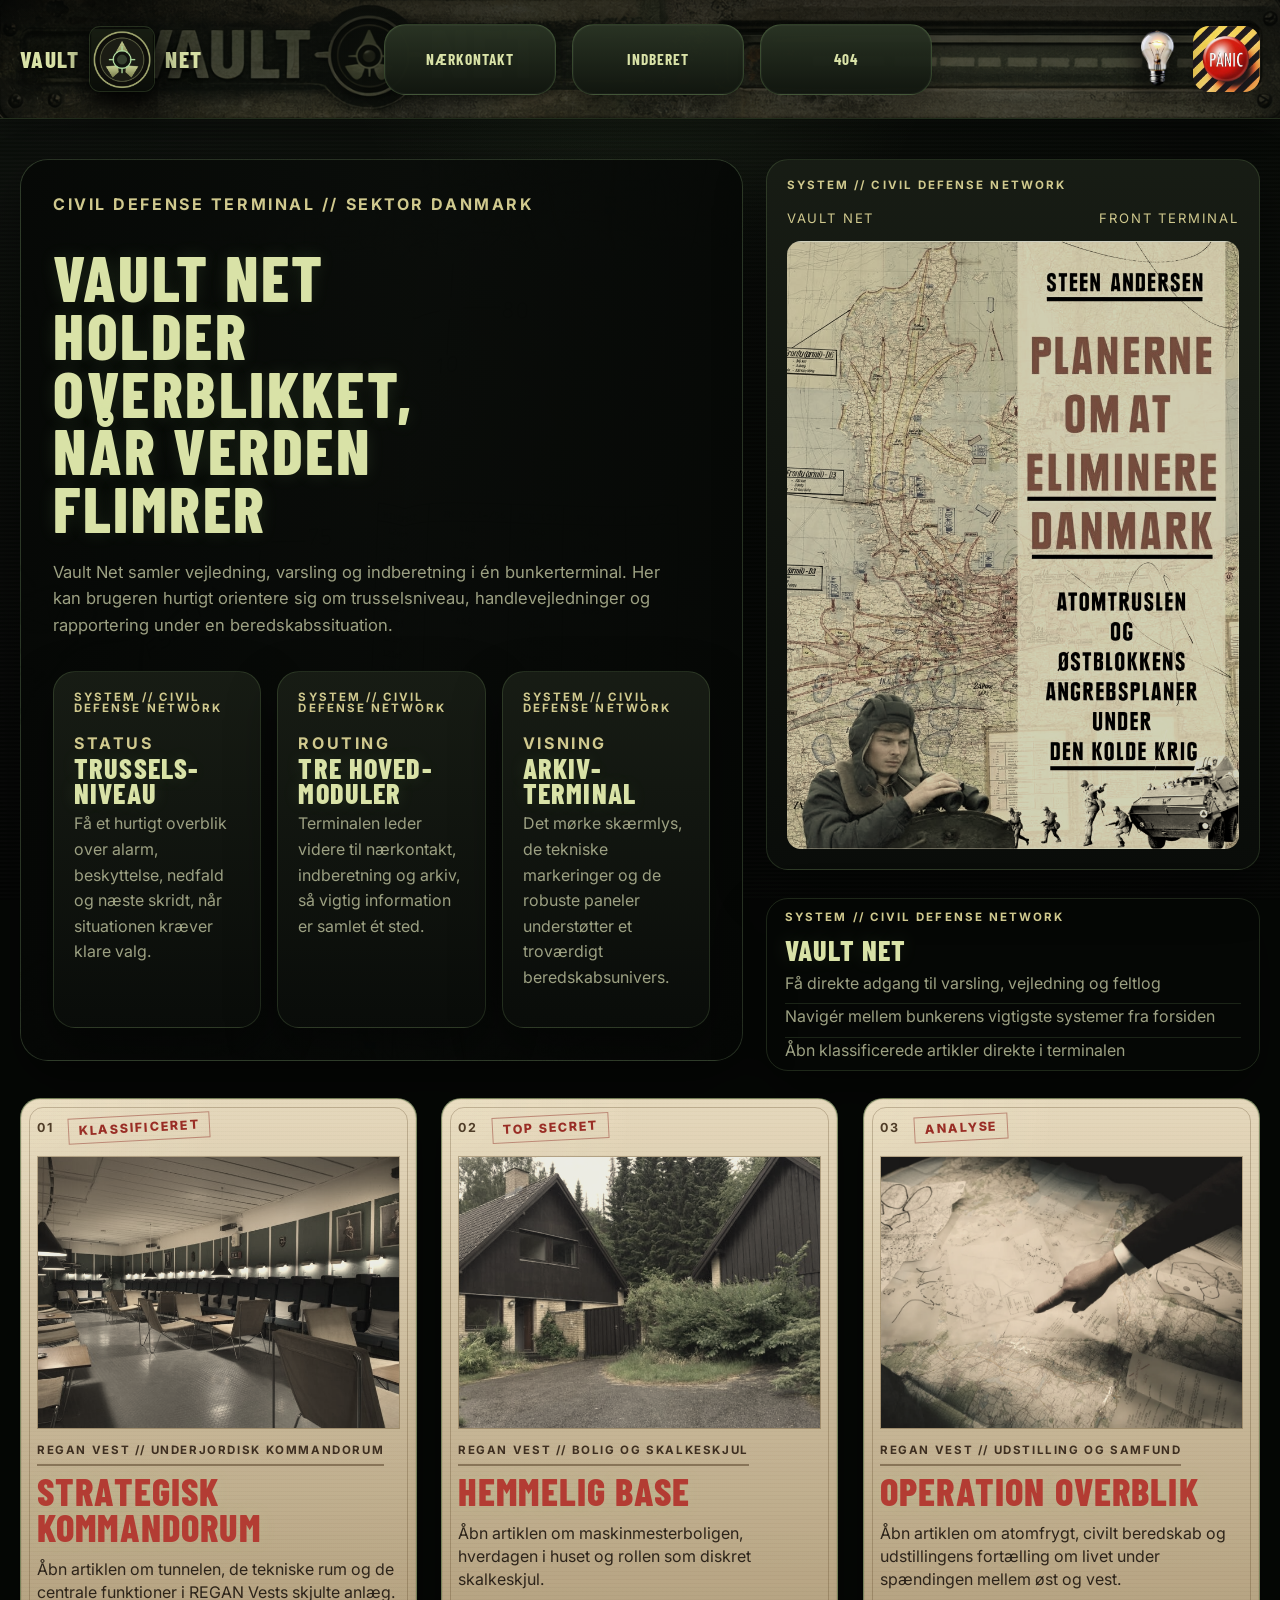
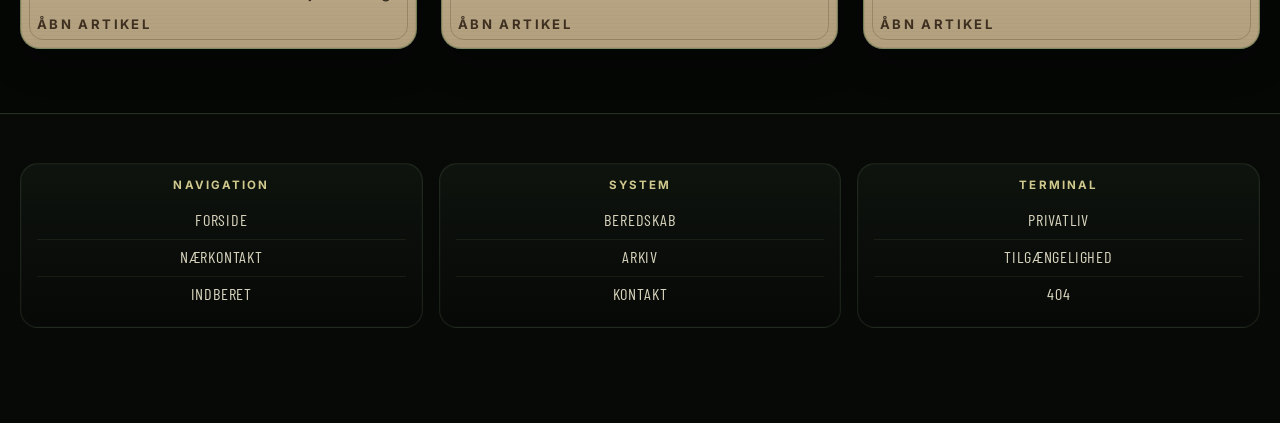
==== commit 6c4637fa: "Add files via upload" ====
--- a/index.html
+++ b/index.html
@@ -43,10 +43,10 @@
       <div class="nav-actions">
         <div class="spotlight-toggle-stack spotlight-toggle-stack--desktop" aria-label="Spotlight kontrol">
           <button class="spotlight-icon-button spotlight-icon-button--taend" type="button" data-spotlight-trigger data-spotlight-state="off" aria-pressed="false" aria-label="Tænd spotlight">
-            <img src="img/taend.webp" alt="" width="96" height="96">
+            <img src="img/lightbowl_on.png" alt="" width="96" height="96">
           </button>
           <button class="spotlight-icon-button spotlight-icon-button--sluk" type="button" data-spotlight-trigger data-spotlight-state="on" aria-pressed="true" aria-label="Sluk spotlight" hidden>
-            <img src="img/sluk.webp" alt="" width="96" height="96">
+            <img src="img/lightbowl_off.png" alt="" width="96" height="96">
           </button>
         </div>
         <button id="alarm-toggle" class="theme-toggle alarm-toggle" type="button" data-alarm-trigger data-alarm-on-text="Stop alarm" data-alarm-off-text="Alarm" aria-pressed="false" aria-label="Aktivér eller deaktiver rød alarm i baggrunden">Alarm</button>
@@ -66,10 +66,10 @@
           <div class="mobile-nav-panel__spotlight-toggle">
             <div class="spotlight-toggle-stack spotlight-toggle-stack--mobile" aria-label="Spotlight kontrol">
               <button class="spotlight-icon-button spotlight-icon-button--taend" type="button" data-spotlight-trigger data-spotlight-state="off" aria-pressed="false" aria-label="Tænd spotlight">
-                <img src="img/taend.webp" alt="" width="120" height="120">
+                <img src="img/lightbowl_on.png" alt="" width="120" height="120">
               </button>
               <button class="spotlight-icon-button spotlight-icon-button--sluk" type="button" data-spotlight-trigger data-spotlight-state="on" aria-pressed="true" aria-label="Sluk spotlight" hidden>
-                <img src="img/sluk.webp" alt="" width="120" height="120">
+                <img src="img/lightbowl_off.png" alt="" width="120" height="120">
               </button>
             </div>
           </div>
--- a/css/custom.css
+++ b/css/custom.css
@@ -2073,14 +2073,14 @@
   align-items: center;
   justify-content: center;
   cursor: pointer;
-  filter: drop-shadow(0 10px 22px rgba(0, 0, 0, 0.42));
+  filter: drop-shadow(0 10px 22px rgba(0, 0, 0, 0.55));
   transition: transform 0.18s ease, filter 0.18s ease;
 }
 
 .spotlight-icon-button:hover,
 .spotlight-icon-button:focus-visible {
-  transform: translateY(-1px);
-  filter: drop-shadow(0 14px 26px rgba(0, 0, 0, 0.5));
+  transform: scale(1.1);
+  filter: drop-shadow(0 14px 28px rgba(0, 0, 0, 0.72));
   outline: none;
 }
 
--- a/css/final-overrides.css
+++ b/css/final-overrides.css
@@ -318,3 +318,209 @@
     margin-top: 0 !important;
   }
 }
+
+@media (max-width: 768px) {
+  .site-header .nav-actions .spotlight-toggle-stack--desktop {
+    display: none !important;
+  }
+}
+
+/* ===== v50 spotlight button redesign ===== */
+:root {
+  --vault-spotlight-shell-bg: linear-gradient(180deg, rgba(20, 29, 20, 0.96), rgba(7, 11, 8, 0.98));
+  --vault-spotlight-shell-border: rgba(184, 242, 152, 0.16);
+  --vault-spotlight-shell-glow: rgba(184, 242, 152, 0.12);
+  --vault-spotlight-shell-radius: 1.45rem;
+}
+
+.spotlight-toggle-stack {
+  position: relative;
+}
+
+.spotlight-icon-button,
+.spotlight-icon-button:hover,
+.spotlight-icon-button:focus-visible {
+  appearance: none !important;
+  display: inline-flex !important;
+  align-items: center !important;
+  justify-content: center !important;
+  width: 5.2rem !important;
+  height: 5.2rem !important;
+  padding: 0.45rem !important;
+  border-radius: var(--vault-spotlight-shell-radius) !important;
+  border: 1px solid var(--vault-spotlight-shell-border) !important;
+  background: var(--vault-spotlight-shell-bg) !important;
+  box-shadow:
+    0 0 0 1px rgba(255, 255, 255, 0.025),
+    0 12px 26px rgba(0, 0, 0, 0.34),
+    0 0 20px var(--vault-spotlight-shell-glow),
+    inset 0 1px 0 rgba(255, 255, 255, 0.05),
+    inset 0 -12px 18px rgba(0, 0, 0, 0.18) !important;
+  transition: transform 160ms ease, box-shadow 160ms ease, border-color 160ms ease !important;
+  overflow: hidden !important;
+}
+
+.spotlight-icon-button::before {
+  content: '';
+  position: absolute;
+  inset: 0.3rem;
+  border-radius: calc(var(--vault-spotlight-shell-radius) - 0.35rem);
+  border: 1px solid rgba(184, 242, 152, 0.08);
+  pointer-events: none;
+}
+
+.spotlight-icon-button img {
+  display: block;
+  width: 100% !important;
+  height: auto !important;
+  max-width: 4.15rem;
+  filter: drop-shadow(0 6px 12px rgba(0, 0, 0, 0.3));
+}
+
+.spotlight-icon-button:hover,
+.spotlight-icon-button:focus-visible {
+  transform: translateY(-1px) scale(1.02) !important;
+  border-color: rgba(184, 242, 152, 0.24) !important;
+  box-shadow:
+    0 0 0 1px rgba(255, 255, 255, 0.03),
+    0 14px 28px rgba(0, 0, 0, 0.38),
+    0 0 24px rgba(184, 242, 152, 0.16),
+    inset 0 1px 0 rgba(255, 255, 255, 0.06),
+    inset 0 -12px 18px rgba(0, 0, 0, 0.22) !important;
+}
+
+.spotlight-icon-button.spotlight-is-active,
+body.spotlight-enabled .spotlight-icon-button[data-spotlight-state="on"] {
+  border-color: rgba(255, 248, 199, 0.24) !important;
+  box-shadow:
+    0 0 0 1px rgba(255, 255, 255, 0.04),
+    0 14px 30px rgba(0, 0, 0, 0.42),
+    0 0 26px rgba(255, 248, 199, 0.16),
+    inset 0 1px 0 rgba(255, 255, 255, 0.06),
+    inset 0 -12px 18px rgba(0, 0, 0, 0.24) !important;
+}
+
+@media (min-width: 769px) {
+  .site-header .nav-actions .spotlight-toggle-stack--desktop {
+    margin-right: 0.1rem !important;
+  }
+
+  .site-header .nav-actions .spotlight-icon-button,
+  .site-header .nav-actions .spotlight-icon-button:hover,
+  .site-header .nav-actions .spotlight-icon-button:focus-visible {
+    width: 5.4rem !important;
+    height: 5.4rem !important;
+  }
+}
+
+@media (max-width: 768px) {
+  .mobile-nav-panel__spotlight-toggle .spotlight-icon-button,
+  .mobile-nav-panel__spotlight-toggle .spotlight-icon-button:hover,
+  .mobile-nav-panel__spotlight-toggle .spotlight-icon-button:focus-visible,
+  .mobile-nav-panel__spotlight-toggle .spotlight-icon-button.spotlight-is-active {
+    width: 5rem !important;
+    height: 5rem !important;
+    padding: 0.38rem !important;
+    border: 1px solid var(--vault-spotlight-shell-border) !important;
+    background: var(--vault-spotlight-shell-bg) !important;
+    box-shadow:
+      0 0 0 1px rgba(255, 255, 255, 0.025),
+      0 10px 22px rgba(0, 0, 0, 0.34),
+      0 0 18px rgba(184, 242, 152, 0.1),
+      inset 0 1px 0 rgba(255, 255, 255, 0.05),
+      inset 0 -10px 16px rgba(0, 0, 0, 0.18) !important;
+  }
+
+  .mobile-nav-panel__spotlight-toggle .spotlight-icon-button img {
+    max-width: 3.9rem;
+  }
+
+  body.spotlight-enabled .mobile-nav-panel__spotlight,
+  body.spotlight-enabled .mobile-nav-panel__spotlight-toggle,
+  body.spotlight-enabled .mobile-nav-panel__spotlight-toggle .spotlight-icon-button {
+    border-color: transparent !important;
+    background: transparent !important;
+  }
+}
+
+/* v42 spotlight bulb icons */
+.spotlight-icon-button {
+  transform-origin: center center;
+  filter: drop-shadow(0 8px 14px rgba(0, 0, 0, 0.9));
+  transition: transform 0.18s ease, filter 0.18s ease;
+}
+
+.spotlight-icon-button:hover,
+.spotlight-icon-button:focus-visible {
+  transform: scale(1.1);
+  filter: drop-shadow(0 10px 18px rgba(0, 0, 0, 1));
+  outline: none;
+}
+
+.spotlight-icon-button img {
+  pointer-events: none;
+  user-select: none;
+}
+
+/* v43 spotlight bulb icons - frameless with larger hover */
+.spotlight-icon-button,
+.spotlight-icon-button:hover,
+.spotlight-icon-button:focus-visible,
+.spotlight-icon-button.spotlight-is-active,
+body.spotlight-enabled .spotlight-icon-button[data-spotlight-state="on"] {
+  padding: 0 !important;
+  border: 0 !important;
+  background: transparent !important;
+  box-shadow: none !important;
+  border-radius: 0 !important;
+  overflow: visible !important;
+}
+
+.spotlight-icon-button::before {
+  content: none !important;
+  display: none !important;
+}
+
+.spotlight-icon-button {
+  transform-origin: center center;
+  filter: drop-shadow(0 10px 18px rgba(0, 0, 0, 0.95)) !important;
+  transition: transform 0.18s ease, filter 0.18s ease !important;
+}
+
+.spotlight-icon-button:hover,
+.spotlight-icon-button:focus-visible {
+  transform: scale(1.2) !important;
+  filter: drop-shadow(0 12px 22px rgba(0, 0, 0, 1)) !important;
+  outline: none !important;
+}
+
+/* v51 popup stamps 50% larger and moved down so they are not clipped at the top */
+.article-modal__scroll {
+  padding-top: 4.7rem !important;
+}
+
+.article-modal__meta {
+  padding-top: 0.35rem !important;
+}
+
+.article-modal__stamp {
+  display: inline-block !important;
+  padding: 0.52rem 0.9rem !important;
+  font-size: 1.5em !important;
+  line-height: 1 !important;
+  letter-spacing: 0.14em !important;
+  transform: rotate(-3deg) translateY(0.2rem) !important;
+  transform-origin: center center !important;
+}
+
+@media (max-width: 900px) {
+  .article-modal__scroll {
+    padding-top: 4.15rem !important;
+  }
+
+  .article-modal__stamp {
+    font-size: 1.38em !important;
+    padding: 0.48rem 0.82rem !important;
+    transform: rotate(-3deg) translateY(0.14rem) !important;
+  }
+}
--- a/css/v25-polish.css
+++ b/css/v25-polish.css
@@ -679,3 +679,135 @@
 #register #summary-output strong {
   color: var(--warning) !important;
 }
+
+/* v44 mobile dropdown spotlight matches top menu (frameless bulb) */
+@media (max-width: 768px) {
+  .mobile-nav-panel__spotlight-toggle,
+  .mobile-nav-panel__spotlight-toggle:hover,
+  .mobile-nav-panel__spotlight-toggle:focus-within,
+  .mobile-nav-panel__spotlight-toggle .spotlight-toggle-stack,
+  .mobile-nav-panel__spotlight-toggle .spotlight-toggle-stack--mobile {
+    background: transparent !important;
+    border: 0 !important;
+    box-shadow: none !important;
+  }
+
+  .mobile-nav-panel__spotlight-toggle .spotlight-icon-button,
+  .mobile-nav-panel__spotlight-toggle .spotlight-icon-button:hover,
+  .mobile-nav-panel__spotlight-toggle .spotlight-icon-button:focus-visible,
+  .mobile-nav-panel__spotlight-toggle .spotlight-icon-button.spotlight-is-active,
+  body.spotlight-enabled .mobile-nav-panel__spotlight-toggle .spotlight-icon-button {
+    appearance: none !important;
+    width: 5.2rem !important;
+    height: 5.2rem !important;
+    padding: 0 !important;
+    border: 0 !important;
+    border-radius: 0 !important;
+    background: transparent !important;
+    box-shadow: none !important;
+    overflow: visible !important;
+  }
+
+  .mobile-nav-panel__spotlight-toggle .spotlight-icon-button::before {
+    content: none !important;
+    display: none !important;
+  }
+
+  .mobile-nav-panel__spotlight-toggle .spotlight-icon-button img {
+    display: block !important;
+    width: 100% !important;
+    height: auto !important;
+    max-width: none !important;
+  }
+
+  .mobile-nav-panel__spotlight-toggle .spotlight-icon-button:hover,
+  .mobile-nav-panel__spotlight-toggle .spotlight-icon-button:focus-visible {
+    transform: scale(1.2) !important;
+    filter: drop-shadow(0 12px 22px rgba(0, 0, 0, 1)) !important;
+    outline: none !important;
+  }
+}
+
+/* v45 mobile dropdown alarm uses desktop panic button artwork */
+@media (max-width: 768px) {
+  .mobile-nav-panel__utility-row .mobile-nav-panel__alarm,
+  .mobile-nav-panel__utility-row .mobile-nav-panel__alarm:hover,
+  .mobile-nav-panel__utility-row .mobile-nav-panel__alarm:focus-visible {
+    appearance: none !important;
+    -webkit-appearance: none !important;
+    display: inline-flex !important;
+    align-items: center !important;
+    justify-content: center !important;
+    flex: 0 0 5.2rem !important;
+    width: 5.2rem !important;
+    min-width: 5.2rem !important;
+    height: 5.2rem !important;
+    min-height: 5.2rem !important;
+    padding: 0 !important;
+    border: 0 !important;
+    border-radius: 1rem !important;
+    background: url('../img/panic-button.png') center/cover no-repeat !important;
+    background-color: transparent !important;
+    background-size: 110% !important;
+    box-shadow: 0 10px 20px rgba(0, 0, 0, 0.44) !important;
+    color: transparent !important;
+    font-size: 0 !important;
+    line-height: 0 !important;
+    letter-spacing: 0 !important;
+    text-indent: -9999px !important;
+    white-space: nowrap !important;
+    overflow: hidden !important;
+    cursor: pointer !important;
+    transform: none !important;
+    filter: none !important;
+    outline-offset: 4px !important;
+  }
+
+  .mobile-nav-panel__utility-row .mobile-nav-panel__alarm:hover,
+  .mobile-nav-panel__utility-row .mobile-nav-panel__alarm:focus-visible {
+    transform: translateY(-2px) scale(1.02) !important;
+    filter: saturate(1.05) brightness(1.03) !important;
+    box-shadow: 0 14px 28px rgba(0, 0, 0, 0.48) !important;
+    outline: none !important;
+  }
+
+  .mobile-nav-panel__utility-row .mobile-nav-panel__alarm.is-active {
+    box-shadow: 0 0 0 2px rgba(255, 101, 101, 0.3), 0 16px 30px rgba(128, 10, 10, 0.34) !important;
+    filter: saturate(1.08) brightness(1.02) !important;
+  }
+}
+
+/* v46 center mobile utility icons in dropdown */
+@media (max-width: 768px) {
+  .mobile-nav-panel__utility-row {
+    justify-content: center !important;
+  }
+
+  .mobile-nav-panel__utility-row .mobile-nav-panel__spotlight-toggle {
+    justify-content: center !important;
+    flex: 0 0 auto !important;
+  }
+
+  .mobile-nav-panel__utility-row .mobile-nav-panel__alarm {
+    flex: 0 0 5.2rem !important;
+    margin-inline: 0 !important;
+  }
+}
+
+/* v47 mobile dropdown utilities left aligned again */
+@media (max-width: 768px) {
+  .mobile-nav-panel__utility-row {
+    justify-content: flex-start !important;
+  }
+
+  .mobile-nav-panel__utility-row .mobile-nav-panel__spotlight-toggle {
+    justify-content: flex-start !important;
+    flex: 0 0 auto !important;
+  }
+
+  .mobile-nav-panel__utility-row .mobile-nav-panel__alarm {
+    margin-inline: 0 !important;
+    margin-left: 0 !important;
+    margin-right: 0 !important;
+  }
+}
--- a/css/article-popups.css
+++ b/css/article-popups.css
@@ -1453,3 +1453,61 @@
     transform-origin: center center;
   }
 }
+
+/* v21 scroll masking: article content should pass beneath the inner frame at top and bottom */
+.article-modal__dialog {
+  isolation: isolate;
+}
+
+.article-modal__scroll {
+  -webkit-mask-image: linear-gradient(
+    to bottom,
+    transparent 0,
+    #000 1.15rem,
+    #000 calc(100% - 1.15rem),
+    transparent 100%
+  );
+  mask-image: linear-gradient(
+    to bottom,
+    transparent 0,
+    #000 1.15rem,
+    #000 calc(100% - 1.15rem),
+    transparent 100%
+  );
+  -webkit-mask-repeat: no-repeat;
+  mask-repeat: no-repeat;
+  -webkit-mask-size: 100% 100%;
+  mask-size: 100% 100%;
+}
+
+@media (max-width: 900px) {
+  .article-modal__scroll {
+    -webkit-mask-image: linear-gradient(
+      to bottom,
+      transparent 0,
+      #000 0.95rem,
+      #000 calc(100% - 0.95rem),
+      transparent 100%
+    );
+    mask-image: linear-gradient(
+      to bottom,
+      transparent 0,
+      #000 0.95rem,
+      #000 calc(100% - 0.95rem),
+      transparent 100%
+    );
+  }
+}
+
+/* v22 sharp clip: hide article content sharply under the inner frame instead of fading */
+.article-modal__scroll {
+  -webkit-mask-image: none !important;
+  mask-image: none !important;
+  clip-path: inset(1.35rem 0 1.35rem 0);
+}
+
+@media (max-width: 900px) {
+  .article-modal__scroll {
+    clip-path: inset(1.05rem 0 1.05rem 0);
+  }
+}
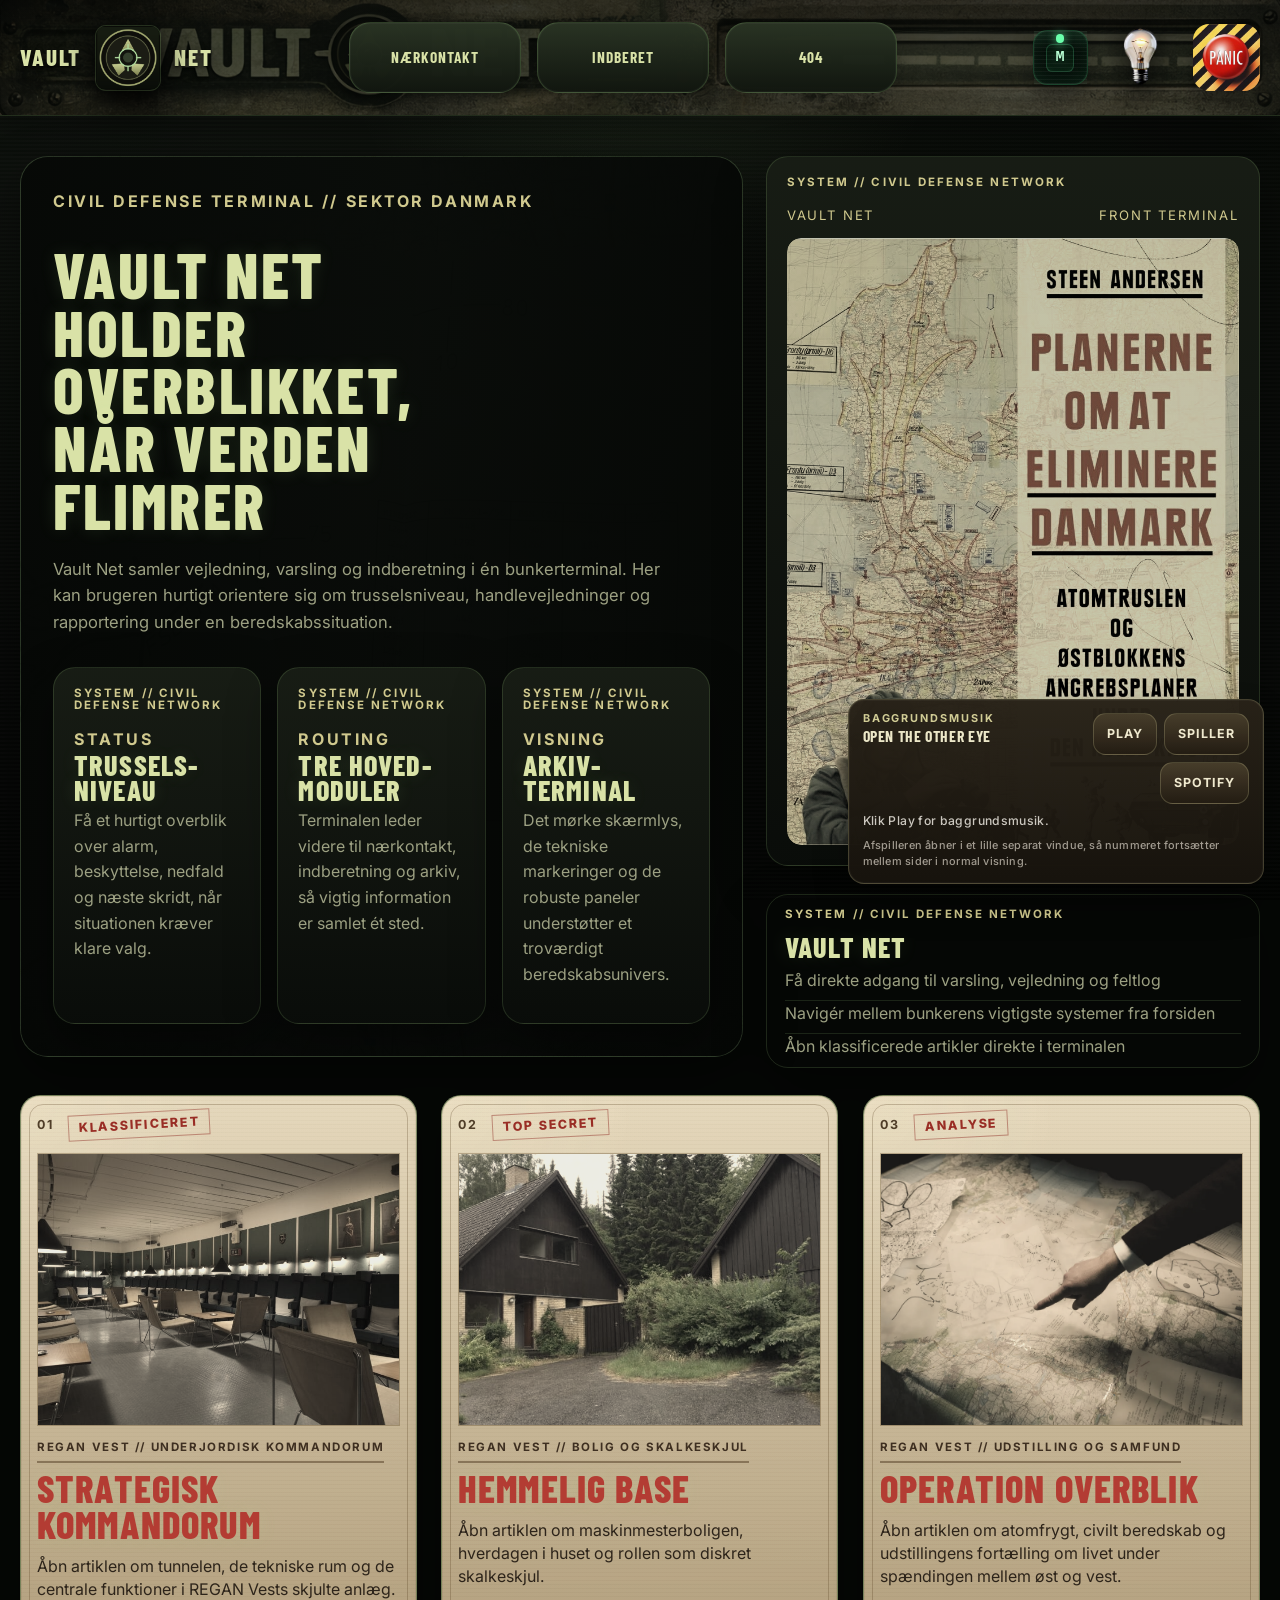
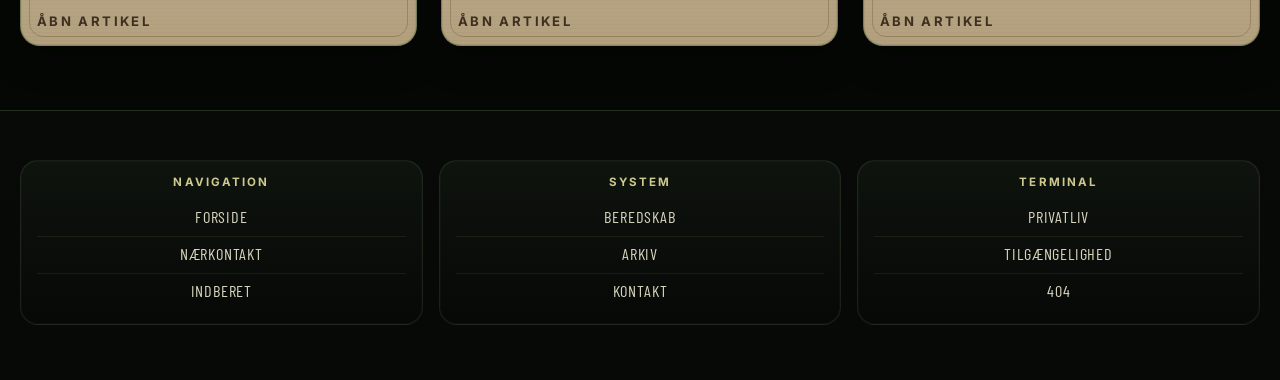
==== commit b095de10: "Add files via upload" ====
--- a/index.html
+++ b/index.html
@@ -21,6 +21,10 @@
   <title>Vault Net | Forside</title>
   <link rel="stylesheet" href="css/v25-polish.css">
   <link rel="stylesheet" href="css/article-popups.css">
+  <link rel="stylesheet" href="css/matrix-theme.css">
+  <link rel="stylesheet" href="css/v33-matrix-audio-and-404-footer.css">
+  <link rel="stylesheet" href="css/v34-footer-unify-and-persistent-audio.css">
+  <link rel="stylesheet" href="css/v35-footer-and-audio-ui.css">
 </head>
 <body id="frontpage">
   <header class="site-header">
@@ -41,6 +45,7 @@
       </ul>
 
       <div class="nav-actions">
+        <button class="matrix-toggle matrix-toggle--desktop" type="button" data-matrix-toggle aria-pressed="false" aria-label="Aktivér Matrix tema"><span class="matrix-toggle__glyph" aria-hidden="true"></span></button>
         <div class="spotlight-toggle-stack spotlight-toggle-stack--desktop" aria-label="Spotlight kontrol">
           <button class="spotlight-icon-button spotlight-icon-button--taend" type="button" data-spotlight-trigger data-spotlight-state="off" aria-pressed="false" aria-label="Tænd spotlight">
             <img src="img/lightbowl_on.png" alt="" width="96" height="96">
@@ -63,6 +68,7 @@
         <a class="mobile-nav-panel__link" href="register.html">Indberet</a>
         <a class="mobile-nav-panel__link" href="404.html">404</a>
         <div class="mobile-nav-panel__utility-row">
+          <button class="matrix-toggle matrix-toggle--mobile" type="button" data-matrix-toggle aria-pressed="false" aria-label="Aktivér Matrix tema"><span class="matrix-toggle__glyph" aria-hidden="true"></span></button>
           <div class="mobile-nav-panel__spotlight-toggle">
             <div class="spotlight-toggle-stack spotlight-toggle-stack--mobile" aria-label="Spotlight kontrol">
               <button class="spotlight-icon-button spotlight-icon-button--taend" type="button" data-spotlight-trigger data-spotlight-state="off" aria-pressed="false" aria-label="Tænd spotlight">
@@ -112,7 +118,9 @@
             <span>Vault Net</span>
             <span>Front terminal</span>
           </div>
-          <img src="img/1769864375811.jpg" alt="Kort og plakat om atomtrussel under den kolde krig">
+          <div class="vault-poster__media">
+            <img src="img/1769864375811.jpg" alt="Kort og plakat om atomtrussel under den kolde krig">
+          </div>
         </article>
 
         <article class="vault-side-panel card-shell">
@@ -175,7 +183,7 @@
     </section>
 
     <div class="article-modal" id="article-modal" hidden aria-hidden="true">
-      <div class="article-modal__backdrop" data-article-close></div>
+      <div class="article-modal__backdrop" aria-hidden="true"></div>
       <section class="article-modal__dialog" role="dialog" aria-modal="true" aria-labelledby="article-modal-title">
         <button class="article-modal__close" type="button" aria-label="Luk artikel" data-article-close>
           <span aria-hidden="true">×</span>
@@ -221,5 +229,6 @@
   </footer>
 
   <script src="js/main.js"></script>
+  <script src="js/matrix-theme.js"></script>
 </body>
 </html>
--- a/css/custom.css
+++ b/css/custom.css
@@ -1820,7 +1820,7 @@
 footer, .footer, .site-footer {
   display: flex !important;
   flex-direction: column !important;
-  justify-content: flex-start !important; /* push content to top */
+  justify-content: center !important; /* push content to top */
 }
 
 footer .container,
@@ -2103,7 +2103,7 @@
 .mobile-nav-panel__spotlight-toggle {
   margin-top: 0.9rem;
   display: flex;
-  justify-content: flex-start;
+  justify-content: center;
 }
 
 
@@ -2152,3 +2152,10 @@
   flex: 1 1 auto;
   margin-top: 0 !important;
 }
+
+
+/* v182 base spotlight hover reinforcement */
+.spotlight-icon-button:not([hidden]):hover,
+.spotlight-icon-button:not([hidden]):focus-visible {
+  transform: scale(1.2) !important;
+}
--- a/css/final-overrides.css
+++ b/css/final-overrides.css
@@ -291,7 +291,7 @@
 /* ===== v41 spotlight icon placement beside panic ===== */
 @media (min-width: 769px) {
   .site-header .nav-actions .spotlight-toggle-stack--desktop {
-    margin-right: -0.05rem !important;
+    margin-right: 0 !important;
   }
 
   .site-header .nav-actions .spotlight-icon-button,
@@ -311,7 +311,7 @@
   }
 
   .mobile-nav-panel__utility-row .mobile-nav-panel__spotlight-toggle {
-    justify-content: flex-start !important;
+    justify-content: center !important;
   }
 
   .mobile-nav-panel__utility-row .mobile-nav-panel__alarm {
@@ -524,3 +524,514 @@
     transform: rotate(-3deg) translateY(0.14rem) !important;
   }
 }
+
+
+/* v51 keep matrix button square in mobile dropdown */
+@media (max-width: 768px) {
+  .mobile-nav-panel__utility-row .matrix-toggle,
+  .mobile-nav-panel__utility-row .matrix-toggle--mobile,
+  body.matrix-theme .mobile-nav-panel__utility-row .matrix-toggle,
+  body.matrix-theme .mobile-nav-panel__utility-row .matrix-toggle--mobile {
+    width: 3.9rem !important;
+    min-width: 3.9rem !important;
+    max-width: 3.9rem !important;
+    height: 3.9rem !important;
+    min-height: 3.9rem !important;
+    max-height: 3.9rem !important;
+    flex: 0 0 3.9rem !important;
+    align-self: center !important;
+    aspect-ratio: 1 / 1 !important;
+    padding: 0 !important;
+  }
+}
+
+/* v53 request: shift spotlight icon 0.5rem left in header and mobile dropdown */
+@media (min-width: 769px) {
+  .site-header .nav-actions .spotlight-toggle-stack--desktop {
+    margin-left: 0 !important;
+    margin-right: 0 !important;
+  }
+}
+
+@media (max-width: 768px) {
+  .mobile-nav-panel__utility-row {
+    justify-content: center !important;
+  }
+
+  .mobile-nav-panel__utility-row .mobile-nav-panel__spotlight-toggle,
+  .mobile-nav-panel__utility-row .spotlight-toggle-stack--mobile {
+    margin-left: 0 !important;
+  }
+}
+
+
+/* v71 center icon row and shift flashlight left */
+@media (max-width: 768px) {
+  .mobile-nav-panel__utility-row {
+    justify-content: center !important;
+    gap: 1rem !important;
+  }
+
+  .mobile-nav-panel__utility-row .matrix-toggle--mobile,
+  .mobile-nav-panel__utility-row .mobile-nav-panel__spotlight-toggle,
+  .mobile-nav-panel__utility-row .mobile-nav-panel__alarm {
+    flex: 0 0 auto !important;
+  }
+
+  .mobile-nav-panel__utility-row .mobile-nav-panel__alarm {
+    width: 4.2rem !important;
+    min-width: 4.2rem !important;
+    max-width: 4.2rem !important;
+  }
+}
+
+@media (min-width: 769px) {
+  .nav-actions {
+    gap: 1rem !important;
+  }
+
+  .nav-actions .spotlight-toggle-stack--desktop {
+    margin-left: 0 !important;
+  }
+}
+
+
+/* v81 desktop/mobile flashlight move further left */
+@media (min-width: 769px) {
+  .nav-actions {
+    gap: 1rem !important;
+  }
+
+  .nav-actions .spotlight-toggle-stack--desktop {
+    margin-left: 0 !important;
+  }
+}
+
+@media (max-width: 768px) {
+  .mobile-nav-panel__utility-row {
+    justify-content: center !important;
+    gap: 1rem !important;
+  }
+
+  .mobile-nav-panel__utility-row .mobile-nav-panel__spotlight-toggle,
+  .mobile-nav-panel__utility-row .spotlight-toggle-stack--mobile {
+    margin-left: 0 !important;
+  }
+}
+
+
+/* v90 lock matrix button position on interaction */
+.matrix-toggle,
+.matrix-toggle:hover,
+.matrix-toggle:focus-visible,
+.matrix-toggle:active,
+body.matrix-theme .matrix-toggle,
+body.matrix-theme .matrix-toggle:hover,
+body.matrix-theme .matrix-toggle:focus-visible,
+body.matrix-theme .matrix-toggle:active {
+  transform-origin: center center !important;
+}
+
+.matrix-toggle:hover,
+.matrix-toggle:focus-visible,
+.matrix-toggle:active {
+  transform: scale(1.15) !important;
+}
+
+body.matrix-theme .matrix-toggle,
+body.matrix-theme .matrix-toggle:active {
+  transform: none !important;
+}
+
+@media (max-width: 768px) {
+  .mobile-nav-panel__utility-row .matrix-toggle--mobile,
+  .mobile-nav-panel__utility-row .matrix-toggle--mobile:hover,
+  .mobile-nav-panel__utility-row .matrix-toggle--mobile:focus-visible,
+  .mobile-nav-panel__utility-row .matrix-toggle--mobile:active {
+    transform-origin: center center !important;
+  }
+
+  .mobile-nav-panel__utility-row .matrix-toggle--mobile:hover,
+  .mobile-nav-panel__utility-row .matrix-toggle--mobile:focus-visible,
+  .mobile-nav-panel__utility-row .matrix-toggle--mobile:active {
+    transform: scale(1.15) !important;
+  }
+}
+
+@media (min-width: 769px) {
+  .nav-actions .spotlight-toggle-stack--desktop {
+    margin-left: 0 !important;
+  }
+}
+
+@media (max-width: 768px) {
+  .mobile-nav-panel__utility-row .mobile-nav-panel__spotlight-toggle,
+  .mobile-nav-panel__utility-row .spotlight-toggle-stack--mobile {
+    margin-left: 0 !important;
+  }
+}
+
+
+
+
+
+/* v110 keep matrix button fixed with zero horizontal movement */
+@media (min-width: 769px) {
+  .nav-actions .matrix-toggle,
+  .nav-actions .matrix-toggle:hover,
+  .nav-actions .matrix-toggle:focus-visible,
+  .nav-actions .matrix-toggle:active,
+  .nav-actions .matrix-toggle.is-active,
+  body.matrix-theme .nav-actions .matrix-toggle,
+  body.matrix-theme .nav-actions .matrix-toggle:hover,
+  body.matrix-theme .nav-actions .matrix-toggle:focus-visible,
+  body.matrix-theme .nav-actions .matrix-toggle:active,
+  body.matrix-theme .nav-actions .matrix-toggle.is-active {
+    position: relative !important;
+    left: 0 !important;
+    right: auto !important;
+    margin-left: 0 !important;
+    margin-right: 0 !important;
+    translate: none !important;
+  }
+}
+
+@media (max-width: 768px) {
+  .mobile-nav-panel__utility-row .matrix-toggle,
+  .mobile-nav-panel__utility-row .matrix-toggle:hover,
+  .mobile-nav-panel__utility-row .matrix-toggle:focus-visible,
+  .mobile-nav-panel__utility-row .matrix-toggle:active,
+  .mobile-nav-panel__utility-row .matrix-toggle.is-active,
+  .mobile-nav-panel__utility-row .matrix-toggle--mobile,
+  .mobile-nav-panel__utility-row .matrix-toggle--mobile:hover,
+  .mobile-nav-panel__utility-row .matrix-toggle--mobile:focus-visible,
+  .mobile-nav-panel__utility-row .matrix-toggle--mobile:active,
+  .mobile-nav-panel__utility-row .matrix-toggle--mobile.is-active,
+  body.matrix-theme .mobile-nav-panel__utility-row .matrix-toggle,
+  body.matrix-theme .mobile-nav-panel__utility-row .matrix-toggle:hover,
+  body.matrix-theme .mobile-nav-panel__utility-row .matrix-toggle:focus-visible,
+  body.matrix-theme .mobile-nav-panel__utility-row .matrix-toggle:active,
+  body.matrix-theme .mobile-nav-panel__utility-row .matrix-toggle.is-active,
+  body.matrix-theme .mobile-nav-panel__utility-row .matrix-toggle--mobile,
+  body.matrix-theme .mobile-nav-panel__utility-row .matrix-toggle--mobile:hover,
+  body.matrix-theme .mobile-nav-panel__utility-row .matrix-toggle--mobile:focus-visible,
+  body.matrix-theme .mobile-nav-panel__utility-row .matrix-toggle--mobile:active,
+  body.matrix-theme .mobile-nav-panel__utility-row .matrix-toggle--mobile.is-active {
+    position: relative !important;
+    left: 0 !important;
+    right: auto !important;
+    margin-left: 0 !important;
+    margin-right: 0 !important;
+    translate: none !important;
+  }
+}
+
+
+/* v140 match logo text spacing in normal and matrix modes */
+#logotype-wrapper .vault-brand,
+body.matrix-theme #logotype-wrapper .vault-brand {
+  display: inline-flex !important;
+  align-items: center !important;
+  justify-content: center !important;
+  gap: 0 !important;
+}
+
+#logotype-wrapper .vault-brand__word,
+body.matrix-theme #logotype-wrapper .vault-brand__word {
+  position: static !important;
+  transform: none !important;
+  translate: none !important;
+  letter-spacing: 0.08em !important;
+  margin: 0 !important;
+  padding: 0 !important;
+  flex: 0 0 auto !important;
+}
+
+#logotype-wrapper .vault-brand__word--left,
+body.matrix-theme #logotype-wrapper .vault-brand__word--left {
+  margin-right: 0.9rem !important;
+}
+
+#logotype-wrapper .vault-brand__word--right,
+body.matrix-theme #logotype-wrapper .vault-brand__word--right {
+  margin-left: 0.9rem !important;
+}
+
+#logotype-wrapper .vault-brand__icon,
+body.matrix-theme #logotype-wrapper .vault-brand__icon {
+  flex: 0 0 auto !important;
+  margin: 0 !important;
+  transform: none !important;
+  translate: none !important;
+}
+
+
+/* v150 center light bowl between Matrix and Panic on desktop and mobile */
+@media (min-width: 769px) {
+  .nav-actions {
+    display: flex !important;
+    align-items: center !important;
+    justify-content: center !important;
+    gap: 1rem !important;
+  }
+
+  .nav-actions .matrix-toggle--desktop,
+  .nav-actions .spotlight-toggle-stack--desktop,
+  .nav-actions #alarm-toggle.alarm-toggle {
+    margin-left: 0 !important;
+    margin-right: 0 !important;
+    position: relative !important;
+    left: 0 !important;
+    right: 0 !important;
+  }
+
+  .nav-actions .spotlight-toggle-stack--desktop {
+    display: inline-flex !important;
+    align-items: center !important;
+    justify-content: center !important;
+  }
+}
+
+@media (max-width: 768px) {
+  .mobile-nav-panel__utility-row {
+    display: flex !important;
+    align-items: center !important;
+    justify-content: center !important;
+    gap: 1rem !important;
+  }
+
+  .mobile-nav-panel__utility-row .matrix-toggle,
+  .mobile-nav-panel__utility-row .matrix-toggle--mobile,
+  .mobile-nav-panel__utility-row .mobile-nav-panel__spotlight-toggle,
+  .mobile-nav-panel__utility-row .spotlight-toggle-stack--mobile,
+  .mobile-nav-panel__utility-row .mobile-nav-panel__alarm {
+    margin-left: 0 !important;
+    margin-right: 0 !important;
+    left: 0 !important;
+    right: 0 !important;
+  }
+
+  .mobile-nav-panel__utility-row .mobile-nav-panel__spotlight-toggle,
+  .mobile-nav-panel__utility-row .spotlight-toggle-stack--mobile {
+    display: inline-flex !important;
+    align-items: center !important;
+    justify-content: center !important;
+  }
+}
+
+
+/* v160 restore spotlight button behavior after centering changes */
+.spotlight-toggle-stack {
+  position: relative !important;
+  display: inline-grid !important;
+  place-items: center !important;
+}
+
+.spotlight-icon-button[hidden] {
+  display: none !important;
+}
+
+.spotlight-icon-button,
+.spotlight-icon-button:hover,
+.spotlight-icon-button:focus-visible {
+  position: relative !important;
+  margin: 0 !important;
+}
+
+.spotlight-icon-button:hover,
+.spotlight-icon-button:focus-visible {
+  transform: scale(1.2) !important;
+}
+
+.spotlight-toggle-stack--desktop .spotlight-icon-button,
+.spotlight-toggle-stack--mobile .spotlight-icon-button {
+  grid-area: 1 / 1 !important;
+}
+
+@media (min-width: 769px) {
+  .nav-actions .spotlight-toggle-stack--desktop {
+    width: 5.2rem !important;
+    min-width: 5.2rem !important;
+    height: 5.2rem !important;
+    min-height: 5.2rem !important;
+    flex: 0 0 5.2rem !important;
+  }
+}
+
+@media (max-width: 768px) {
+  .mobile-nav-panel__utility-row .mobile-nav-panel__spotlight-toggle,
+  .mobile-nav-panel__utility-row .spotlight-toggle-stack--mobile {
+    margin-left: 0 !important;
+    margin-right: 0 !important;
+    width: 5.2rem !important;
+    min-width: 5.2rem !important;
+    height: 5.2rem !important;
+    min-height: 5.2rem !important;
+    flex: 0 0 5.2rem !important;
+  }
+
+  .mobile-nav-panel__utility-row .mobile-nav-panel__spotlight-toggle {
+    display: inline-flex !important;
+    align-items: center !important;
+    justify-content: center !important;
+  }
+}
+
+
+/* v170 restore light bowl rollover in matrix mode */
+body.matrix-theme .spotlight-icon-button:hover,
+body.matrix-theme .spotlight-icon-button:focus-visible {
+  transform: scale(1.2) !important;
+}
+
+body.matrix-theme .spotlight-icon-button[hidden] {
+  display: none !important;
+}
+
+body.matrix-theme .spotlight-toggle-stack > .spotlight-icon-button:not([hidden]) {
+  visibility: visible !important;
+  opacity: 1 !important;
+}
+
+body.matrix-theme .spotlight-toggle-stack > .spotlight-icon-button[hidden] {
+  visibility: hidden !important;
+  opacity: 0 !important;
+}
+
+
+/* v181 restore desktop light bowl hover in matrix mode */
+@media (min-width: 769px) {
+  body.matrix-theme .nav-actions .spotlight-toggle-stack--desktop,
+  body.matrix-theme .nav-actions .spotlight-toggle-stack--desktop:hover {
+    overflow: visible !important;
+  }
+
+  body.matrix-theme .nav-actions .spotlight-toggle-stack--desktop .spotlight-icon-button:not([hidden]) {
+    transform: scale(1) !important;
+    transition: transform 180ms ease, filter 180ms ease !important;
+  }
+
+  body.matrix-theme .nav-actions .spotlight-toggle-stack--desktop .spotlight-icon-button:not([hidden]):hover,
+  body.matrix-theme .nav-actions .spotlight-toggle-stack--desktop .spotlight-icon-button:not([hidden]):focus-visible {
+    transform: scale(1.2) !important;
+    filter: drop-shadow(0 16px 28px rgba(0, 0, 0, 0.72)) !important;
+    z-index: 3 !important;
+  }
+
+  body.matrix-theme .nav-actions .spotlight-toggle-stack--desktop .spotlight-icon-button[hidden] {
+    display: none !important;
+  }
+}
+
+
+
+
+
+/* v192 matrix topmenu: only hovered button glows */
+@media (min-width: 769px) {
+  body.matrix-theme .site-header .nav-container:hover .menu .menuItem,
+  body.matrix-theme .site-header .nav-container:hover .menu a,
+  body.matrix-theme .site-header .menu:hover .menuItem,
+  body.matrix-theme .site-header .menu:hover a {
+    border-color: rgba(111, 255, 173, 0.16) !important;
+    background: linear-gradient(180deg, rgba(8,16,12,0.94), rgba(4,10,7,0.98)) !important;
+    box-shadow:
+      inset 0 0 0 1px rgba(255,255,255,0.025),
+      inset 0 0 28px rgba(86,255,158,0.03),
+      0 14px 34px rgba(0,0,0,0.38) !important;
+    color: var(--matrix-text) !important;
+    text-shadow: none !important;
+  }
+
+  body.matrix-theme .site-header .menu .menuItem:hover,
+  body.matrix-theme .site-header .menu .menuItem:focus-visible,
+  body.matrix-theme .site-header .menu .menuItem.active:hover,
+  body.matrix-theme .site-header .menu .menuItem.active:focus-visible {
+    border-color: rgba(111, 255, 173, 0.48) !important;
+    background: linear-gradient(180deg, rgba(8,16,12,0.94), rgba(4,10,7,0.98)) !important;
+    box-shadow:
+      inset 0 0 0 1px rgba(255,255,255,0.03),
+      inset 0 0 22px rgba(86,255,158,0.06),
+      0 0 0 1px rgba(86,255,158,0.16),
+      0 0 16px rgba(86,255,158,0.14),
+      0 14px 28px rgba(0,0,0,0.42) !important;
+    color: #e8fff3 !important;
+    text-shadow:
+      0 0 10px rgba(86,255,158,0.28),
+      0 0 18px rgba(86,255,158,0.12) !important;
+  }
+
+  body.matrix-theme .site-header .menu .menuItem.active {
+    color: var(--matrix-text) !important;
+    text-shadow: none !important;
+  }
+
+  body.matrix-theme .site-header .menu .menuItem.active:hover,
+  body.matrix-theme .site-header .menu .menuItem.active:focus-visible {
+    color: #e8fff3 !important;
+  }
+}
+
+
+/* v200 matrix mode: remove background box showing behind 404 cards */
+body.matrix-theme#readme-page,
+body.matrix-theme#readme-page main,
+body.matrix-theme#readme-page .readme-layout {
+  overflow-x: hidden !important;
+}
+
+@media (max-width: 820px) {
+  body.matrix-theme#readme-page .readme-layout {
+    grid-template-columns: 1fr !important;
+    gap: 1.25rem !important;
+    isolation: isolate !important;
+  }
+
+  body.matrix-theme#readme-page .readme-layout > *,
+  body.matrix-theme#readme-page .readme-layout > *:hover,
+  body.matrix-theme#readme-page .readme-layout > *:focus-within {
+    position: relative !important;
+    left: 0 !important;
+    right: 0 !important;
+    margin-left: 0 !important;
+    margin-right: 0 !important;
+    transform: none !important;
+    translate: none !important;
+    z-index: 1 !important;
+  }
+}
+
+
+/* v210 matrix 404 mobile: hide or make transparent the box behind the visible card */
+@media (max-width: 820px) {
+  body.matrix-theme#readme-page main {
+    position: relative !important;
+    overflow-x: hidden !important;
+  }
+
+  body.matrix-theme#readme-page main::before {
+    content: "" !important;
+    position: absolute !important;
+    left: 0 !important;
+    top: 0 !important;
+    bottom: 0 !important;
+    width: 2.15rem !important;
+    pointer-events: none !important;
+    z-index: 2 !important;
+    background:
+      linear-gradient(180deg, rgba(4, 7, 5, 0.98), rgba(7, 13, 9, 0.98)) !important;
+  }
+
+  body.matrix-theme#readme-page .readme-layout,
+  body.matrix-theme#readme-page .readme-layout > * {
+    position: relative !important;
+  }
+
+  body.matrix-theme#readme-page .readme-layout > * {
+    overflow: hidden !important;
+    contain: paint !important;
+    background-clip: padding-box !important;
+    clip-path: inset(0 round 1.6rem) !important;
+    z-index: 1 !important;
+  }
+}
--- a/css/v25-polish.css
+++ b/css/v25-polish.css
@@ -811,3 +811,56 @@
     margin-right: 0 !important;
   }
 }
+
+/* v3 follow-up layout corrections */
+.spotlight-overlay {
+  z-index: 3000 !important;
+}
+
+.site-header {
+  z-index: 2500 !important;
+}
+
+.nav-actions {
+  align-items: center !important;
+  gap: 0.85rem !important;
+}
+
+.nav-actions .matrix-toggle--desktop,
+.nav-actions .spotlight-toggle-stack--desktop,
+.nav-actions #alarm-toggle.alarm-toggle {
+  flex: 0 0 auto !important;
+  margin: 0 !important;
+}
+
+@media (max-width: 768px) {
+  .mobile-nav-panel__utility-row {
+    justify-content: center !important;
+    align-items: center !important;
+    gap: 1rem !important;
+  }
+
+  .mobile-nav-panel__utility-row .matrix-toggle--mobile,
+  .mobile-nav-panel__utility-row .mobile-nav-panel__spotlight-toggle,
+  .mobile-nav-panel__utility-row .mobile-nav-panel__alarm {
+    flex: 0 0 auto !important;
+    margin: 0 !important;
+  }
+
+  .mobile-nav-panel__utility-row .mobile-nav-panel__spotlight-toggle {
+    display: flex !important;
+    justify-content: center !important;
+    align-items: center !important;
+  }
+
+  .mobile-nav-panel__utility-row .mobile-nav-panel__alarm,
+  .mobile-nav-panel__utility-row .mobile-nav-panel__alarm:hover,
+  .mobile-nav-panel__utility-row .mobile-nav-panel__alarm:focus-visible,
+  .mobile-nav-panel__utility-row .mobile-nav-panel__alarm.is-active {
+    background-image: url('../img/panic-button.png') !important;
+    background-repeat: no-repeat !important;
+    background-position: center !important;
+    background-size: 110% !important;
+    background-color: transparent !important;
+  }
+}
--- a/css/article-popups.css
+++ b/css/article-popups.css
@@ -1511,3 +1511,153 @@
     clip-path: inset(1.05rem 0 1.05rem 0);
   }
 }
+
+
+/* v3 follow-up: open article modals from the clicked card itself */
+.article-modal {
+  --article-open-offset-x: 0px;
+  --article-open-offset-y: 0px;
+}
+
+.article-modal__dialog {
+  transform-origin: center center !important;
+}
+
+.article-modal.is-preparing .article-modal__dialog,
+.article-modal:not(.is-visible):not(.is-closing) .article-modal__dialog {
+  opacity: 0;
+  transform: translate(var(--article-open-offset-x), var(--article-open-offset-y)) scale(0.14) !important;
+}
+
+.article-modal.is-visible .article-modal__dialog {
+  opacity: 1;
+  transform: translate(0, 0) scale(1) !important;
+}
+
+.article-modal.is-closing .article-modal__dialog {
+  transform: translate(0, 0) scale(1) !important;
+}
+
+@media (max-width: 768px) {
+  .article-modal.is-preparing .article-modal__dialog,
+  .article-modal:not(.is-visible):not(.is-closing) .article-modal__dialog {
+    transform: translate(var(--article-open-offset-x), var(--article-open-offset-y)) scale(0.18) !important;
+  }
+}
+
+
+/* v44 popup FLIP animation: open from clicked article card and close back to it */
+.article-modal {
+  --article-open-duration: 2000ms;
+  --article-close-duration: 1000ms;
+  --article-origin-x: 0px;
+  --article-origin-y: 0px;
+  --article-origin-scale-x: 0.18;
+  --article-origin-scale-y: 0.18;
+  opacity: 1 !important;
+  visibility: visible !important;
+  pointer-events: none;
+}
+
+.article-modal[hidden] {
+  display: none !important;
+}
+
+.article-modal.is-measuring {
+  visibility: hidden !important;
+  pointer-events: none !important;
+}
+
+.article-modal.is-visible {
+  pointer-events: auto;
+}
+
+.article-modal.is-closing {
+  pointer-events: none;
+}
+
+.article-modal__backdrop {
+  opacity: 0;
+  transition: opacity var(--article-open-duration) ease !important;
+}
+
+.article-modal__dialog {
+  opacity: 0;
+  transform-origin: top left !important;
+  transform: translate3d(var(--article-origin-x), var(--article-origin-y), 0) scale(var(--article-origin-scale-x), var(--article-origin-scale-y)) !important;
+  transition:
+    transform var(--article-open-duration) cubic-bezier(0.16, 1, 0.3, 1),
+    opacity 420ms ease !important;
+  will-change: transform, opacity;
+}
+
+.article-modal.is-measuring .article-modal__backdrop,
+.article-modal.is-preparing .article-modal__backdrop {
+  opacity: 0 !important;
+  transition: none !important;
+}
+
+.article-modal.is-measuring .article-modal__dialog {
+  opacity: 0 !important;
+  transform: translate3d(0, 0, 0) scale(1, 1) !important;
+  transition: none !important;
+}
+
+.article-modal.is-preparing .article-modal__dialog {
+  opacity: 0 !important;
+  transform: translate3d(var(--article-origin-x), var(--article-origin-y), 0) scale(var(--article-origin-scale-x), var(--article-origin-scale-y)) !important;
+  transition: none !important;
+}
+
+.article-modal.is-visible .article-modal__backdrop {
+  opacity: 1 !important;
+  transition: opacity var(--article-open-duration) ease !important;
+}
+
+.article-modal.is-visible .article-modal__dialog {
+  opacity: 1 !important;
+  transform: translate3d(0, 0, 0) scale(1, 1) !important;
+  transition:
+    transform var(--article-open-duration) cubic-bezier(0.16, 1, 0.3, 1),
+    opacity 420ms ease !important;
+}
+
+.article-modal.is-closing .article-modal__backdrop {
+  opacity: 0 !important;
+  transition: opacity var(--article-close-duration) ease !important;
+}
+
+.article-modal.is-closing .article-modal__dialog {
+  opacity: 0 !important;
+  transform: translate3d(var(--article-origin-x), var(--article-origin-y), 0) scale(var(--article-origin-scale-x), var(--article-origin-scale-y)) !important;
+  transition:
+    transform var(--article-close-duration) cubic-bezier(0.7, 0, 0.84, 0),
+    opacity var(--article-close-duration) ease !important;
+}
+
+@media (prefers-reduced-motion: reduce) {
+  .article-modal,
+  .article-modal__backdrop,
+  .article-modal__dialog,
+  .article-modal.is-visible .article-modal__backdrop,
+  .article-modal.is-visible .article-modal__dialog,
+  .article-modal.is-closing .article-modal__backdrop,
+  .article-modal.is-closing .article-modal__dialog {
+    transition: none !important;
+    animation: none !important;
+  }
+}
+
+/* v44 specificity guard: override earlier :not(.is-visible) startup rules */
+.article-modal.is-measuring:not(.is-visible):not(.is-closing) .article-modal__dialog {
+  opacity: 0 !important;
+  transform: translate3d(0, 0, 0) scale(1, 1) !important;
+  transition: none !important;
+}
+
+.article-modal.is-preparing:not(.is-visible):not(.is-closing) .article-modal__dialog,
+.article-modal:not(.is-visible):not(.is-closing):not(.is-measuring):not(.is-preparing) .article-modal__dialog {
+  opacity: 0 !important;
+  transform: translate3d(var(--article-origin-x), var(--article-origin-y), 0) scale(var(--article-origin-scale-x), var(--article-origin-scale-y)) !important;
+  transition: none !important;
+}
--- a/css/matrix-theme.css
+++ b/css/matrix-theme.css
@@ -0,0 +1,1223 @@
+:root {
+  --matrix-bg: #060907;
+  --matrix-panel: rgba(8, 16, 12, 0.88);
+  --matrix-panel-2: rgba(10, 22, 15, 0.94);
+  --matrix-line: rgba(111, 255, 173, 0.22);
+  --matrix-line-strong: rgba(111, 255, 173, 0.46);
+  --matrix-glow: rgba(91, 255, 154, 0.34);
+  --matrix-text: #b9ffd5;
+  --matrix-text-dim: #7ecb9d;
+  --matrix-accent: #56ff9e;
+}
+
+.matrix-toggle {
+  position: relative;
+  display: inline-flex;
+  align-items: center;
+  justify-content: center;
+  flex: 0 0 auto;
+  width: 3.45rem;
+  min-width: 3.45rem;
+  height: 3.45rem;
+  min-height: 3.45rem;
+  padding: 0;
+  border: 1px solid rgba(102, 255, 166, 0.22);
+  border-radius: 0.9rem;
+  background:
+    linear-gradient(180deg, rgba(7, 16, 11, 0.96), rgba(2, 7, 4, 0.98)),
+    repeating-linear-gradient(90deg, rgba(87,255,158,0.07) 0 1px, transparent 1px 7px);
+  box-shadow:
+    inset 0 0 0 1px rgba(255,255,255,0.03),
+    inset 0 0 20px rgba(76, 255, 151, 0.08),
+    0 10px 22px rgba(0,0,0,0.42);
+  color: var(--matrix-text);
+  cursor: pointer;
+  overflow: hidden;
+  transition: transform 180ms ease, box-shadow 180ms ease, border-color 180ms ease, filter 180ms ease;
+}
+
+.matrix-toggle::before {
+  content: "";
+  position: absolute;
+  inset: 0;
+  background:
+    linear-gradient(180deg, rgba(127,255,179,0.06), transparent 38%, rgba(127,255,179,0.04) 100%),
+    repeating-linear-gradient(180deg, rgba(255,255,255,0.04) 0 1px, transparent 1px 4px);
+  pointer-events: none;
+  mix-blend-mode: screen;
+}
+
+.matrix-toggle__glyph {
+  position: relative;
+  display: inline-flex;
+  align-items: center;
+  justify-content: center;
+  width: 1.75rem;
+  height: 1.75rem;
+  border-radius: 0.4rem;
+  border: 1px solid rgba(111, 255, 173, 0.22);
+  background: linear-gradient(180deg, rgba(0, 0, 0, 0.28), rgba(86,255,158,0.04));
+  box-shadow: inset 0 0 12px rgba(86,255,158,0.08);
+}
+
+.matrix-toggle__glyph::before {
+  content: "M";
+  font: 700 0.95rem/1 "IBM Plex Mono", "Courier New", monospace;
+  letter-spacing: 0.04em;
+  color: #baffd5;
+  text-shadow: 0 0 12px rgba(86,255,158,0.45);
+}
+
+.matrix-toggle__glyph::after {
+  content: "";
+  position: absolute;
+  width: 0.34rem;
+  height: 0.34rem;
+  right: -0.2rem;
+  top: -0.18rem;
+  border-radius: 999px;
+  background: #6affab;
+  box-shadow: 0 0 10px rgba(106,255,171,0.9);
+}
+
+.matrix-toggle:hover,
+.matrix-toggle:focus-visible {
+  border-color: rgba(111, 255, 173, 0.42);
+  box-shadow:
+    inset 0 0 0 1px rgba(255,255,255,0.05),
+    inset 0 0 28px rgba(76,255,151,0.12),
+    0 0 0 1px rgba(86,255,158,0.18),
+    0 12px 28px rgba(0,0,0,0.52),
+    0 0 18px rgba(86,255,158,0.12);
+  transform: scale(1.15);
+  filter: brightness(1.03);
+  outline: none;
+}
+
+body.matrix-theme .matrix-toggle {
+  border-color: rgba(111, 255, 173, 0.42);
+  box-shadow:
+    inset 0 0 0 1px rgba(255,255,255,0.05),
+    inset 0 0 28px rgba(76,255,151,0.12),
+    0 0 0 1px rgba(86,255,158,0.18),
+    0 12px 28px rgba(0,0,0,0.52),
+    0 0 18px rgba(86,255,158,0.12);
+  transform: none;
+  filter: brightness(1.03);
+  outline: none;
+}
+
+body.matrix-theme .matrix-toggle:hover,
+body.matrix-theme .matrix-toggle:focus-visible,
+body.matrix-theme .matrix-toggle:active {
+  border-color: rgba(111, 255, 173, 0.62);
+  box-shadow:
+    inset 0 0 0 1px rgba(255,255,255,0.06),
+    inset 0 0 34px rgba(76,255,151,0.16),
+    0 0 0 1px rgba(86,255,158,0.24),
+    0 16px 32px rgba(0,0,0,0.58),
+    0 0 26px rgba(86,255,158,0.2);
+  transform: scale(1.15);
+  filter: brightness(1.1);
+  outline: none;
+}
+
+@media (max-width: 768px) {
+  .nav-actions .matrix-toggle--desktop {
+    display: none !important;
+  }
+
+  .mobile-nav-panel__utility-row .matrix-toggle--mobile {
+    width: 3.9rem !important;
+    min-width: 3.9rem !important;
+    height: 3.9rem !important;
+    min-height: 3.9rem !important;
+    border-radius: 1rem !important;
+    flex: 0 0 3.9rem !important;
+    align-self: center !important;
+    aspect-ratio: 1 / 1 !important;
+    padding: 0 !important;
+  }
+
+  .mobile-nav-panel__utility-row .matrix-toggle--mobile .matrix-toggle__glyph {
+    width: 1.9rem;
+    height: 1.9rem;
+  }
+}
+
+body.matrix-theme {
+  color: var(--matrix-text);
+  background:
+    radial-gradient(circle at top, rgba(40, 92, 58, 0.16), transparent 34%),
+    linear-gradient(180deg, #040705 0%, #070d09 38%, #040705 100%);
+}
+
+body.matrix-theme::before {
+  content: "";
+  position: fixed;
+  inset: 0;
+  pointer-events: none;
+  z-index: 0;
+  background:
+    repeating-linear-gradient(180deg, rgba(255,255,255,0.02) 0 1px, transparent 1px 4px),
+    linear-gradient(180deg, rgba(32,95,57,0.08), rgba(0,0,0,0.06) 16%, rgba(44,130,77,0.04) 100%);
+  opacity: 0.55;
+}
+
+body.matrix-theme::after {
+  content: "";
+  position: fixed;
+  inset: 0;
+  pointer-events: none;
+  z-index: 0;
+  background: radial-gradient(circle at center, transparent 48%, rgba(0,0,0,0.34) 100%);
+}
+
+body.matrix-theme .site-header,
+body.matrix-theme main,
+body.matrix-theme .site-footer {
+  position: relative;
+  z-index: 1;
+}
+
+body.matrix-theme .site-header {
+  background:
+    linear-gradient(180deg, rgba(4, 9, 6, 0.92), rgba(3, 8, 5, 0.82)) !important;
+  border-bottom: 1px solid rgba(111, 255, 173, 0.14) !important;
+  box-shadow: 0 18px 34px rgba(0,0,0,0.34) !important;
+}
+
+body.matrix-theme .site-header::before {
+  opacity: 0.16 !important;
+  filter: hue-rotate(84deg) saturate(0.7) brightness(0.48) !important;
+}
+
+body.matrix-theme .site-header .menu .menuItem,
+body.matrix-theme .site-header .menu a,
+body.matrix-theme .mobile-nav-panel__link,
+body.matrix-theme .mobile-nav-panel__alarm,
+body.matrix-theme .vault-link-card,
+body.matrix-theme .vault-status-card,
+body.matrix-theme .vault-side-panel,
+body.matrix-theme .vault-poster,
+body.matrix-theme .text-panel,
+body.matrix-theme .info-box,
+body.matrix-theme .contact-card,
+body.matrix-theme .article-modal__poster,
+body.matrix-theme .report-shell,
+body.matrix-theme .register-form,
+body.matrix-theme .register-archive-photo,
+body.matrix-theme .register-info-card,
+body.matrix-theme .emergency-card,
+body.matrix-theme .article-card,
+body.matrix-theme .instruction-card,
+body.matrix-theme .card-shell {
+  background:
+    linear-gradient(180deg, rgba(8,16,12,0.94), rgba(4,10,7,0.98)) !important;
+  border-color: rgba(111, 255, 173, 0.16) !important;
+  box-shadow:
+    inset 0 0 0 1px rgba(255,255,255,0.025),
+    inset 0 0 28px rgba(86,255,158,0.03),
+    0 14px 34px rgba(0,0,0,0.38) !important;
+}
+
+body.matrix-theme .vault-hero,
+body.matrix-theme .page-intro,
+body.matrix-theme .instruction-layout,
+body.matrix-theme .register-layout,
+body.matrix-theme .contact-layout,
+body.matrix-theme .article-modal__dialog,
+body.matrix-theme .mobile-nav-panel {
+  background:
+    linear-gradient(180deg, rgba(6,13,9,0.9), rgba(4,9,6,0.97)),
+    radial-gradient(circle at top right, rgba(86,255,158,0.08), transparent 32%) !important;
+  border-color: rgba(111, 255, 173, 0.16) !important;
+  box-shadow: 0 22px 46px rgba(0,0,0,0.48), inset 0 0 0 1px rgba(255,255,255,0.03) !important;
+}
+
+body.matrix-theme .site-header .menu .menuItem,
+body.matrix-theme .site-header .menu a,
+body.matrix-theme .mobile-nav-panel__link,
+body.matrix-theme .mobile-nav-panel__alarm,
+body.matrix-theme .theme-toggle,
+body.matrix-theme button,
+body.matrix-theme input,
+body.matrix-theme textarea,
+body.matrix-theme select {
+  color: var(--matrix-text) !important;
+}
+
+body.matrix-theme h1,
+body.matrix-theme h2,
+body.matrix-theme h3,
+body.matrix-theme .vault-side-panel__title,
+body.matrix-theme .article-modal__title,
+body.matrix-theme .vault-link-card h2,
+body.matrix-theme .register-title,
+body.matrix-theme .page-intro h1 {
+  color: #cffff0 !important;
+  text-shadow: 0 0 18px rgba(86,255,158,0.08);
+}
+
+body.matrix-theme p,
+body.matrix-theme li,
+body.matrix-theme label,
+body.matrix-theme .eyebrow,
+body.matrix-theme .vault-article-poster__eyebrow,
+body.matrix-theme .article-modal__eyebrow,
+body.matrix-theme .vault-status-card__label,
+body.matrix-theme .article-modal__content,
+body.matrix-theme .info-text,
+body.matrix-theme .page-intro__lede {
+  color: var(--matrix-text-dim) !important;
+}
+
+body.matrix-theme .vault-article-poster__stamp,
+body.matrix-theme .article-modal__stamp,
+body.matrix-theme .vault-status-card__label,
+body.matrix-theme .vault-article-poster__index,
+body.matrix-theme .article-modal__index,
+body.matrix-theme .eyebrow {
+  border-color: rgba(111,255,173,0.28) !important;
+  background: rgba(12, 31, 21, 0.82) !important;
+  color: #baffd9 !important;
+  box-shadow: inset 0 0 0 1px rgba(255,255,255,0.02), 0 0 18px rgba(86,255,158,0.06);
+}
+
+body.matrix-theme .vault-link-card:hover,
+body.matrix-theme .vault-link-card:focus-visible,
+body.matrix-theme .site-header .menu .menuItem:hover,
+body.matrix-theme .site-header .menu .menuItem:focus-visible,
+body.matrix-theme .mobile-nav-panel__link:hover,
+body.matrix-theme .mobile-nav-panel__link:focus-visible,
+body.matrix-theme .mobile-nav-panel__alarm:hover,
+body.matrix-theme .mobile-nav-panel__alarm:focus-visible {
+  border-color: rgba(111,255,173,0.3) !important;
+  box-shadow:
+    inset 0 0 0 1px rgba(255,255,255,0.03),
+    inset 0 0 34px rgba(86,255,158,0.05),
+    0 0 0 1px rgba(86,255,158,0.14),
+    0 18px 36px rgba(0,0,0,0.48),
+    0 0 18px rgba(86,255,158,0.09) !important;
+}
+
+body.matrix-theme .article-modal__close {
+  background: rgba(5, 12, 8, 0.9) !important;
+  border-color: rgba(111,255,173,0.2) !important;
+  color: #cffff0 !important;
+}
+
+body.matrix-theme input,
+body.matrix-theme textarea,
+body.matrix-theme select,
+body.matrix-theme .form-control,
+body.matrix-theme .register-form input,
+body.matrix-theme .register-form textarea,
+body.matrix-theme .register-form select {
+  background: rgba(6, 15, 10, 0.96) !important;
+  border: 1px solid rgba(111,255,173,0.18) !important;
+  box-shadow: inset 0 0 0 1px rgba(255,255,255,0.02), inset 0 0 22px rgba(86,255,158,0.02) !important;
+}
+
+body.matrix-theme .vault-article-poster__frame,
+body.matrix-theme .article-modal__media,
+body.matrix-theme .register-archive-photo img,
+body.matrix-theme .vault-poster img,
+body.matrix-theme .vault-article-poster img {
+  filter: saturate(0.72) hue-rotate(42deg) brightness(0.72) contrast(1.06);
+}
+
+body.matrix-theme .site-footer,
+body.matrix-theme .footer-nav,
+body.matrix-theme .site-footer a {
+  color: var(--matrix-text-dim) !important;
+}
+
+/* ===== v2 follow-up fixes ===== */
+@media (max-width: 768px) {
+  body.matrix-theme .site-header {
+    position: sticky !important;
+    top: -0.04rem !important;
+    z-index: 5000 !important;
+    overflow: visible !important;
+  }
+
+  body.matrix-theme .site-header .nav-container,
+  body.matrix-theme .site-header .nav-actions,
+  body.matrix-theme .site-header .logo,
+  body.matrix-theme .site-header #logotype-wrapper {
+    position: relative !important;
+    z-index: 5001 !important;
+    overflow: visible !important;
+  }
+
+  body.matrix-theme .mobile-nav-panel {
+    position: absolute !important;
+    z-index: 6000 !important;
+    isolation: isolate !important;
+  }
+
+  body.matrix-theme .mobile-nav-panel.showMenu {
+    opacity: 1 !important;
+    visibility: visible !important;
+    pointer-events: auto !important;
+  }
+
+  body.matrix-theme .mobile-nav-panel__utility-row .matrix-toggle--mobile {
+    width: 3.45rem !important;
+    min-width: 3.45rem !important;
+    height: 3.45rem !important;
+    min-height: 3.45rem !important;
+    max-height: 3.45rem !important;
+    flex: 0 0 3.45rem !important;
+    align-self: center !important;
+    aspect-ratio: 1 / 1 !important;
+    padding: 0 !important;
+  }
+}
+
+body.matrix-theme #logotype-wrapper .vault-brand,
+body.matrix-theme #logotype-wrapper .logo-mark.vault-brand {
+  position: relative;
+  padding: 0.45rem 0.18rem;
+  border-radius: 1rem;
+  overflow: visible;
+  filter: drop-shadow(0 0 18px rgba(86,255,158,0.08));
+}
+
+body.matrix-theme #logotype-wrapper .vault-brand::before,
+body.matrix-theme #logotype-wrapper .vault-brand::after,
+body.matrix-theme #logotype-wrapper .logo-mark.vault-brand::before,
+body.matrix-theme #logotype-wrapper .logo-mark.vault-brand::after {
+  background: linear-gradient(90deg, rgba(108,255,170,0.18), rgba(108,255,170,0.6), rgba(108,255,170,0.18)) !important;
+  box-shadow: 0 0 16px rgba(86,255,158,0.14);
+}
+
+body.matrix-theme #logotype-wrapper .vault-brand__word,
+body.matrix-theme #logotype-wrapper .logo-mark.vault-brand .vault-brand__word {
+  color: #dcffea !important;
+  text-shadow:
+    0 0 8px rgba(86,255,158,0.2),
+    0 0 20px rgba(86,255,158,0.08),
+    0 1px 2px rgba(0,0,0,0.75) !important;
+  }
+
+body.matrix-theme #logotype-wrapper .vault-brand__icon,
+body.matrix-theme #logotype-wrapper .logo-mark.vault-brand .vault-brand__icon {
+  border: 1px solid rgba(111,255,173,0.26) !important;
+  border-radius: 0.95rem !important;
+  background:
+    radial-gradient(circle at center, rgba(111,255,173,0.14), rgba(5,15,10,0.92) 62%),
+    repeating-linear-gradient(180deg, rgba(111,255,173,0.08) 0 1px, transparent 1px 4px) !important;
+  box-shadow:
+    inset 0 0 0 1px rgba(255,255,255,0.03),
+    inset 0 0 24px rgba(86,255,158,0.08),
+    0 0 18px rgba(86,255,158,0.12),
+    0 10px 24px rgba(0,0,0,0.62) !important;
+  filter: hue-rotate(24deg) saturate(0.9) brightness(0.95) !important;
+}
+
+.article-modal {
+  --article-open-duration: 2000ms;
+  --article-origin-x: 50vw;
+  --article-origin-y: 50vh;
+}
+
+.article-modal__dialog {
+  transform-origin: var(--article-origin-x) var(--article-origin-y);
+}
+
+.article-modal:not(.is-visible) .article-modal__backdrop {
+  opacity: 0;
+}
+
+.article-modal.is-visible .article-modal__backdrop {
+  opacity: 1;
+  transition: opacity var(--article-open-duration) ease;
+}
+
+.article-modal:not(.is-visible) .article-modal__dialog {
+  opacity: 0;
+  transform: translate3d(0, 0, 0) scale(0.18);
+}
+
+.article-modal.is-visible .article-modal__dialog {
+  opacity: 1;
+  transform: translate3d(0, 0, 0) scale(1);
+  transition:
+    transform var(--article-open-duration) cubic-bezier(0.16, 1, 0.3, 1),
+    opacity 420ms ease;
+}
+
+.article-modal.is-closing .article-modal__backdrop,
+.article-modal.is-closing .article-modal__dialog {
+  transition: none !important;
+}
+
+@media (prefers-reduced-motion: reduce) {
+  .article-modal,
+  .article-modal__backdrop,
+  .article-modal__dialog,
+  .article-modal.is-visible .article-modal__dialog,
+  .article-modal.is-visible .article-modal__backdrop {
+    transition: none !important;
+    animation: none !important;
+  }
+}
+
+/* v3 follow-up fixes */
+body.matrix-theme .spotlight-overlay {
+  z-index: 3000 !important;
+}
+
+body.matrix-theme .site-header {
+  z-index: 2500 !important;
+}
+
+body.matrix-theme#readme-page .site-header,
+body.matrix-theme #readme-page.site-header,
+body.matrix-theme#readme-page .nav-container {
+  z-index: 2500 !important;
+}
+
+body.matrix-theme .burger {
+  border-color: rgba(111, 255, 173, 0.34) !important;
+  background:
+    linear-gradient(180deg, rgba(8, 18, 12, 0.94), rgba(3, 9, 6, 0.98)),
+    repeating-linear-gradient(180deg, rgba(111,255,173,0.06) 0 1px, transparent 1px 4px) !important;
+  box-shadow:
+    inset 0 0 0 1px rgba(255,255,255,0.03),
+    inset 0 0 18px rgba(86,255,158,0.06),
+    0 10px 22px rgba(0,0,0,0.38) !important;
+}
+
+body.matrix-theme .burger .line {
+  background: #c8ffe1 !important;
+  box-shadow: 0 0 10px rgba(86,255,158,0.2);
+}
+
+body.matrix-theme .burger:hover,
+body.matrix-theme .burger:focus-visible {
+  border-color: rgba(111,255,173,0.52) !important;
+  box-shadow:
+    inset 0 0 0 1px rgba(255,255,255,0.04),
+    inset 0 0 24px rgba(86,255,158,0.08),
+    0 0 0 1px rgba(86,255,158,0.14),
+    0 14px 28px rgba(0,0,0,0.48),
+    0 0 16px rgba(86,255,158,0.08) !important;
+}
+
+body.matrix-theme #logotype-wrapper .vault-brand,
+body.matrix-theme #logotype-wrapper .logo-mark.vault-brand {
+  background:
+    linear-gradient(180deg, rgba(6, 14, 10, 0.7), rgba(2, 6, 4, 0.35)),
+    repeating-linear-gradient(180deg, rgba(111,255,173,0.035) 0 1px, transparent 1px 4px) !important;
+  box-shadow:
+    inset 0 0 0 1px rgba(111,255,173,0.08),
+    0 0 0 1px rgba(111,255,173,0.1),
+    0 0 24px rgba(86,255,158,0.08) !important;
+}
+
+body.matrix-theme #logotype-wrapper .vault-brand__word,
+body.matrix-theme #logotype-wrapper .logo-mark.vault-brand .vault-brand__word {
+  color: #d9ffe9 !important;
+  text-shadow:
+    0 0 10px rgba(86,255,158,0.28),
+    0 0 22px rgba(86,255,158,0.12),
+    0 1px 1px rgba(0,0,0,0.72) !important;
+}
+
+body.matrix-theme #logotype-wrapper .vault-brand__icon,
+body.matrix-theme #logotype-wrapper .logo-mark.vault-brand .vault-brand__icon {
+  background:
+    linear-gradient(180deg, rgba(9, 22, 16, 0.86), rgba(4, 10, 7, 0.96)) !important;
+  box-shadow:
+    inset 0 0 0 1px rgba(255,255,255,0.03),
+    inset 0 0 24px rgba(86,255,158,0.08),
+    0 0 0 1px rgba(111,255,173,0.16),
+    0 0 20px rgba(86,255,158,0.12) !important;
+  filter: hue-rotate(38deg) saturate(0.85) brightness(0.88) drop-shadow(0 0 10px rgba(86,255,158,0.2)) !important;
+}
+
+body.matrix-theme .nav-actions {
+  display: flex !important;
+  align-items: center !important;
+  justify-content: center !important;
+  gap: 0.85rem !important;
+}
+
+body.matrix-theme .nav-actions .matrix-toggle--desktop,
+body.matrix-theme .nav-actions .spotlight-toggle-stack--desktop,
+body.matrix-theme .nav-actions #alarm-toggle.alarm-toggle {
+  flex: 0 0 auto !important;
+  margin: 0 !important;
+}
+
+body.matrix-theme .nav-actions .spotlight-toggle-stack--desktop {
+  order: 2;
+}
+
+body.matrix-theme .nav-actions .matrix-toggle--desktop {
+  order: 1;
+}
+
+body.matrix-theme .nav-actions #alarm-toggle.alarm-toggle {
+  order: 3;
+}
+
+
+
+@media (max-width: 768px) {
+  body.matrix-theme .mobile-nav-panel {
+    z-index: 6001 !important;
+  }
+
+  body.matrix-theme .mobile-nav-panel__utility-row {
+    justify-content: center !important;
+    align-items: center !important;
+    gap: 1rem !important;
+  }
+
+  body.matrix-theme .mobile-nav-panel__utility-row .matrix-toggle--mobile,
+  body.matrix-theme .mobile-nav-panel__utility-row .mobile-nav-panel__spotlight-toggle,
+  body.matrix-theme .mobile-nav-panel__utility-row .mobile-nav-panel__alarm {
+    flex: 0 0 auto !important;
+    margin: 0 !important;
+  }
+
+  body.matrix-theme .mobile-nav-panel__utility-row .mobile-nav-panel__spotlight-toggle {
+    display: flex !important;
+    justify-content: center !important;
+    align-items: center !important;
+    order: 2;
+  }
+
+  body.matrix-theme .mobile-nav-panel__utility-row .matrix-toggle--mobile {
+    order: 1;
+    width: 3.45rem !important;
+    min-width: 3.45rem !important;
+    height: 3.45rem !important;
+    min-height: 3.45rem !important;
+    max-height: 3.45rem !important;
+    aspect-ratio: 1 / 1 !important;
+    align-self: center !important;
+  }
+
+  body.matrix-theme .mobile-nav-panel__utility-row .mobile-nav-panel__alarm,
+  body.matrix-theme .mobile-nav-panel__utility-row .mobile-nav-panel__alarm:hover,
+  body.matrix-theme .mobile-nav-panel__utility-row .mobile-nav-panel__alarm:focus-visible,
+  body.matrix-theme .mobile-nav-panel__utility-row .mobile-nav-panel__alarm.is-active {
+    order: 3;
+    flex: 0 0 5.2rem !important;
+    width: 5.2rem !important;
+    min-width: 5.2rem !important;
+    height: 5.2rem !important;
+    min-height: 5.2rem !important;
+    padding: 0 !important;
+    border: 0 !important;
+    border-radius: 1rem !important;
+    background-image: url('../img/panic-button.png') !important;
+    background-repeat: no-repeat !important;
+    background-position: center !important;
+    background-size: 110% !important;
+    background-color: transparent !important;
+    color: transparent !important;
+    font-size: 0 !important;
+    text-indent: -9999px !important;
+    overflow: hidden !important;
+    box-shadow: 0 10px 20px rgba(0, 0, 0, 0.44) !important;
+  }
+
+  body.matrix-theme .mobile-nav-panel__utility-row .mobile-nav-panel__spotlight-toggle .spotlight-toggle-stack--mobile {
+    width: 4.4rem !important;
+    min-height: 4.4rem !important;
+  }
+}
+
+/* v4 matrix cleanup and color unification */
+body.matrix-theme #logotype-wrapper .vault-brand,
+body.matrix-theme #logotype-wrapper .logo-mark.vault-brand {
+  background: transparent !important;
+  box-shadow: none !important;
+  border: 0 !important;
+  outline: 0 !important;
+  filter: none !important;
+}
+
+body.matrix-theme #logotype-wrapper .vault-brand::before,
+body.matrix-theme #logotype-wrapper .vault-brand::after,
+body.matrix-theme #logotype-wrapper .logo-mark.vault-brand::before,
+body.matrix-theme #logotype-wrapper .logo-mark.vault-brand::after {
+  box-shadow: none !important;
+}
+
+body.matrix-theme #logotype-wrapper .vault-brand__icon,
+body.matrix-theme #logotype-wrapper .logo-mark.vault-brand .vault-brand__icon {
+  box-shadow:
+    inset 0 0 0 1px rgba(255,255,255,0.03),
+    inset 0 0 24px rgba(86,255,158,0.08),
+    0 0 14px rgba(86,255,158,0.1) !important;
+}
+
+body.matrix-theme .eyebrow,
+body.matrix-theme .vault-hero .eyebrow,
+body.matrix-theme .page-intro .eyebrow,
+body.matrix-theme .readme-intro-meta,
+body.matrix-theme .readme-kicker,
+body.matrix-theme .subheading,
+body.matrix-theme .vault-article-poster__eyebrow,
+body.matrix-theme .article-modal__eyebrow,
+body.matrix-theme .vault-article-poster__meta,
+body.matrix-theme .vault-article-poster__index,
+body.matrix-theme .article-modal__index,
+body.matrix-theme .vault-status-card__label,
+body.matrix-theme .vault-article-poster__stamp,
+body.matrix-theme .article-modal__stamp,
+body.matrix-theme .vault-article-poster__cta,
+body.matrix-theme .readme-summary h2,
+body.matrix-theme .readme-panel h2,
+body.matrix-theme .readme-panel h3,
+body.matrix-theme .instruction-layout .info-box h3,
+body.matrix-theme .register-layout legend,
+body.matrix-theme .register-layout .register-title,
+body.matrix-theme .register-layout label,
+body.matrix-theme .register-layout output,
+body.matrix-theme .register-layout .field-help,
+body.matrix-theme .instruction-layout .info-box strong,
+body.matrix-theme .instruction-layout .info-box li::marker,
+body.matrix-theme .vault-side-panel__list strong {
+  color: #8ef0ba !important;
+  -webkit-text-fill-color: #8ef0ba !important;
+  text-shadow: 0 0 10px rgba(86,255,158,0.12) !important;
+}
+
+body.matrix-theme .eyebrow,
+body.matrix-theme .vault-hero .eyebrow,
+body.matrix-theme .page-intro .eyebrow,
+body.matrix-theme .readme-intro-meta,
+body.matrix-theme .readme-kicker,
+body.matrix-theme .vault-article-poster__eyebrow,
+body.matrix-theme .article-modal__eyebrow,
+body.matrix-theme .vault-status-card__label,
+body.matrix-theme .vault-article-poster__stamp,
+body.matrix-theme .article-modal__stamp {
+  background: rgba(7, 24, 15, 0.82) !important;
+  border-color: rgba(111,255,173,0.2) !important;
+  box-shadow: inset 0 0 0 1px rgba(255,255,255,0.02), 0 0 12px rgba(86,255,158,0.04) !important;
+}
+
+body.matrix-theme .readme-layout p,
+body.matrix-theme .readme-layout li,
+body.matrix-theme .instruction-layout p,
+body.matrix-theme .instruction-layout li,
+body.matrix-theme .register-layout p,
+body.matrix-theme .register-layout li,
+body.matrix-theme #form-summary p,
+body.matrix-theme #form-summary li,
+body.matrix-theme .vault-side-panel__list,
+body.matrix-theme .vault-side-panel__list li,
+body.matrix-theme .info-box p,
+body.matrix-theme .info-box li,
+body.matrix-theme .card-shell p,
+body.matrix-theme .card-shell li {
+  color: #79d4a4 !important;
+}
+
+body.matrix-theme .nav-actions .spotlight-toggle-stack--desktop {
+  margin-left: -0.19rem !important;
+}
+
+@media (max-width: 768px) {
+  body.matrix-theme .mobile-nav-panel__utility-row {
+    gap: 0.9rem !important;
+  }
+
+  body.matrix-theme .mobile-nav-panel__utility-row .mobile-nav-panel__spotlight-toggle {
+    margin-left: -0.16rem !important;
+  }
+}
+
+
+/* v60 matrix falling code background */
+.matrix-code-rain {
+  position: fixed;
+  inset: 0;
+  pointer-events: none;
+  z-index: 0;
+  opacity: 0;
+  transition: opacity 320ms ease;
+  overflow: hidden;
+}
+
+.matrix-code-rain.is-active {
+  opacity: 1;
+}
+
+.matrix-code-rain__veil,
+.matrix-code-rain__columns {
+  position: absolute;
+  inset: 0;
+}
+
+.matrix-code-rain__veil {
+  background:
+    radial-gradient(circle at top center, rgba(56, 145, 89, 0.12), transparent 28%),
+    linear-gradient(180deg, rgba(2, 8, 5, 0.12), rgba(0, 0, 0, 0.3) 70%, rgba(0, 0, 0, 0.52) 100%);
+  mix-blend-mode: screen;
+}
+
+.matrix-code-rain__columns {
+  filter: blur(0.15px);
+}
+
+.matrix-code-rain__column {
+  position: absolute;
+  top: -120vh;
+  width: 2.4ch;
+  color: rgba(123, 255, 178, 0.38);
+  font-family: "IBM Plex Mono", "Courier New", monospace;
+  font-weight: 500;
+  line-height: 1.05;
+  white-space: pre;
+  text-shadow:
+    0 0 6px rgba(86, 255, 158, 0.24),
+    0 0 14px rgba(86, 255, 158, 0.1);
+  animation-name: matrixCodeFall;
+  animation-timing-function: linear;
+  animation-iteration-count: infinite;
+  will-change: transform;
+}
+
+.matrix-code-rain__column::first-letter {
+  color: rgba(211, 255, 227, 0.88);
+  text-shadow:
+    0 0 8px rgba(196, 255, 221, 0.45),
+    0 0 20px rgba(86, 255, 158, 0.18);
+}
+
+@keyframes matrixCodeFall {
+  0% {
+    transform: translate3d(0, -15vh, 0);
+  }
+  100% {
+    transform: translate3d(var(--matrix-column-drift, 0px), 245vh, 0);
+  }
+}
+
+body.matrix-theme {
+  background:
+    radial-gradient(circle at top, rgba(40, 92, 58, 0.1), transparent 34%),
+    linear-gradient(180deg, #040705 0%, #070d09 38%, #040705 100%);
+}
+
+body.matrix-theme::before {
+  z-index: 0;
+  opacity: 0.26;
+}
+
+body.matrix-theme::after {
+  z-index: 0;
+  background:
+    radial-gradient(circle at center, transparent 44%, rgba(0,0,0,0.36) 100%);
+}
+
+body.matrix-theme .site-header,
+body.matrix-theme main,
+body.matrix-theme .site-footer {
+  position: relative;
+  z-index: 1;
+}
+
+
+/* v70 matrix button orbit + flashlight centering */
+.matrix-toggle {
+  overflow: visible;
+}
+
+.matrix-toggle__glyph {
+  position: relative;
+}
+
+.matrix-toggle__glyph::after {
+  top: 50%;
+  left: 50%;
+  right: auto;
+  width: 0.52rem;
+  height: 0.52rem;
+  margin-left: -0.26rem;
+  margin-top: -0.26rem;
+  transform:
+    rotate(0deg)
+    translateY(calc(-50% - 0.92rem))
+    rotate(0deg);
+  transform-origin: center center;
+  animation: matrixDotOrbit 3.6s linear infinite;
+}
+
+@keyframes matrixDotOrbit {
+  0% {
+    transform:
+      rotate(0deg)
+      translateY(calc(-50% - 0.92rem))
+      rotate(0deg);
+  }
+  100% {
+    transform:
+      rotate(360deg)
+      translateY(calc(-50% - 0.92rem))
+      rotate(-360deg);
+  }
+}
+
+.nav-actions .spotlight-toggle-stack--desktop,
+.site-header .nav-actions .spotlight-toggle-stack--desktop {
+  margin-left: 0 !important;
+}
+
+.mobile-nav-panel__utility-row .mobile-nav-panel__spotlight-toggle,
+.mobile-nav-panel__utility-row .spotlight-toggle-stack--mobile {
+  margin-left: 0 !important;
+}
+
+
+/* v80 matrix hover behavior + flashlight offset */
+@media (max-width: 768px) {
+  .mobile-nav-panel__utility-row .matrix-toggle--mobile:hover,
+  .mobile-nav-panel__utility-row .matrix-toggle--mobile:focus-visible,
+  .mobile-nav-panel__utility-row .matrix-toggle--mobile:active {
+    transform: scale(1.15) !important;
+  }
+}
+
+.nav-actions .spotlight-toggle-stack--desktop,
+.site-header .nav-actions .spotlight-toggle-stack--desktop {
+  margin-left: 0 !important;
+}
+
+.mobile-nav-panel__utility-row .mobile-nav-panel__spotlight-toggle,
+.mobile-nav-panel__utility-row .spotlight-toggle-stack--mobile {
+  margin-left: 0 !important;
+}
+
+
+/* v191 keep matrix nav hover dark instead of warm */
+body.matrix-theme .site-header .menu .menuItem:hover,
+body.matrix-theme .site-header .menu .menuItem:focus-visible,
+body.matrix-theme .mobile-nav-panel__link:hover,
+body.matrix-theme .mobile-nav-panel__link:focus-visible {
+  transition: background 180ms ease, border-color 180ms ease, box-shadow 180ms ease, color 180ms ease !important;
+}
+
+
+/* v26 poster artifact fix for dark and matrix themes
+   Root cause: CSS filter on the img created a separate rectangular raster layer
+   on some browsers/devices. Keep the clipping on the wrapper and remove the
+   filter/compositing triggers from the poster image itself. */
+.vault-poster {
+  position: relative;
+  overflow: hidden;
+  isolation: isolate;
+}
+
+.vault-poster__media {
+  position: relative;
+  overflow: hidden !important;
+  overflow: clip;
+  border-radius: 14px;
+  background: transparent !important;
+  isolation: isolate;
+  -webkit-mask-image: -webkit-radial-gradient(white, black);
+}
+
+.vault-poster__media::before {
+  content: none !important;
+}
+
+.vault-poster__media::after {
+  content: "";
+  position: absolute;
+  inset: 0;
+  border-radius: inherit;
+  pointer-events: none;
+  background: linear-gradient(180deg, rgba(20, 36, 26, 0.08), rgba(6, 10, 8, 0.03));
+}
+
+.vault-poster img,
+.vault-poster__media img {
+  display: block;
+  width: 100%;
+  height: auto;
+  border-radius: inherit !important;
+  background: transparent !important;
+  backface-visibility: hidden;
+  -webkit-backface-visibility: hidden;
+  transform: none !important;
+  will-change: auto;
+}
+
+body.dark .vault-poster__media,
+body.matrix-theme .vault-poster__media {
+  background: transparent !important;
+}
+
+body.dark .vault-poster img,
+body.dark .vault-poster__media img,
+body.matrix-theme .vault-poster img,
+body.matrix-theme .vault-poster__media img {
+  background: transparent !important;
+  filter: none !important;
+  clip-path: none !important;
+  -webkit-mask-image: -webkit-radial-gradient(white, black);
+  mix-blend-mode: normal !important;
+}
+
+/* v27 actual dark/matrix rectangle fix
+   The remaining visible "square" was the frontpage .vault-hero container itself,
+   not the poster image. In matrix theme the hero received its own card background,
+   border and shadow, which showed up as a large dark rectangular panel behind the
+   poster and the side panel on narrow viewports. Keep the inner cards, but make the
+   outer hero container transparent. */
+body.matrix-theme#frontpage .vault-hero,
+body.matrix-theme #frontpage .vault-hero,
+body.dark.matrix-theme#frontpage .vault-hero,
+body.dark.matrix-theme #frontpage .vault-hero {
+  background: transparent !important;
+  border: 0 !important;
+  box-shadow: none !important;
+}
+
+/* v28 404 matrix layout parity
+   Keep the matrix colors/effects, but force the documentation page to use
+   the same structural build as the normal theme. This avoids any matrix-only
+   layout drift on the 404/readme page and preserves the intro + summary flow. */
+body.matrix-theme#readme-page main {
+  width: min(1120px, calc(100% - 2rem)) !important;
+  margin: 0 auto !important;
+}
+
+body.matrix-theme#readme-page .page-intro,
+body.matrix-theme#readme-page .readme-layout,
+body.matrix-theme#readme-page .readme-layout > article {
+  position: relative !important;
+  inset: auto !important;
+  left: auto !important;
+  right: auto !important;
+  top: auto !important;
+  bottom: auto !important;
+  transform: none !important;
+  translate: none !important;
+}
+
+body.matrix-theme#readme-page .readme-intro {
+  margin-top: 1.25rem !important;
+}
+
+body.matrix-theme#readme-page .readme-layout {
+  display: grid !important;
+  grid-template-columns: repeat(2, minmax(0, 1fr)) !important;
+  grid-template-areas:
+    "summary summary"
+    "nav countdown"
+    "fade svg"
+    "archive spotlight" !important;
+  gap: 1.25rem !important;
+  margin: 0 0 2rem !important;
+  align-items: stretch !important;
+}
+
+body.matrix-theme#readme-page .readme-layout > article:nth-child(1) {
+  grid-area: summary !important;
+}
+
+body.matrix-theme#readme-page .readme-layout > article:nth-child(2) {
+  grid-area: nav !important;
+}
+
+body.matrix-theme#readme-page .readme-layout > article:nth-child(3) {
+  grid-area: countdown !important;
+}
+
+body.matrix-theme#readme-page .readme-layout > article:nth-child(4) {
+  grid-area: fade !important;
+}
+
+body.matrix-theme#readme-page .readme-layout > article:nth-child(5) {
+  grid-area: svg !important;
+}
+
+body.matrix-theme#readme-page .readme-layout > article:nth-child(6) {
+  grid-area: archive !important;
+}
+
+body.matrix-theme#readme-page .readme-layout > article:nth-child(7) {
+  grid-area: spotlight !important;
+}
+
+body.matrix-theme#readme-page .readme-summary {
+  grid-column: 1 / -1 !important;
+}
+
+@media (max-width: 820px) {
+  body.matrix-theme#readme-page .readme-layout {
+    grid-template-columns: 1fr !important;
+    grid-template-areas:
+      "summary"
+      "nav"
+      "countdown"
+      "fade"
+      "svg"
+      "archive"
+      "spotlight" !important;
+  }
+
+  body.matrix-theme#readme-page main::before {
+    content: none !important;
+  }
+
+  body.matrix-theme#readme-page .readme-layout > article {
+    clip-path: none !important;
+    contain: none !important;
+    overflow: visible !important;
+    background-clip: border-box !important;
+  }
+}
+
+
+/* v37 restore visible matrix-button hover in matrix mode */
+body.matrix-theme .matrix-toggle:hover,
+body.matrix-theme .matrix-toggle:focus-visible,
+body.matrix-theme .nav-actions .matrix-toggle:hover,
+body.matrix-theme .nav-actions .matrix-toggle:focus-visible,
+body.matrix-theme .nav-actions .matrix-toggle--desktop:hover,
+body.matrix-theme .nav-actions .matrix-toggle--desktop:focus-visible,
+body.matrix-theme .mobile-nav-panel__utility-row .matrix-toggle:hover,
+body.matrix-theme .mobile-nav-panel__utility-row .matrix-toggle:focus-visible,
+body.matrix-theme .mobile-nav-panel__utility-row .matrix-toggle--mobile:hover,
+body.matrix-theme .mobile-nav-panel__utility-row .matrix-toggle--mobile:focus-visible {
+  transform: scale(1.15) !important;
+  border-color: rgba(111, 255, 173, 0.72) !important;
+  box-shadow:
+    inset 0 0 0 1px rgba(255,255,255,0.08),
+    inset 0 0 34px rgba(76,255,151,0.18),
+    0 0 0 1px rgba(86,255,158,0.28),
+    0 16px 32px rgba(0,0,0,0.58),
+    0 0 28px rgba(86,255,158,0.24) !important;
+  filter: brightness(1.12) !important;
+}
+
+
+/* v44 popup FLIP animation: open from clicked article card and close back to it */
+.article-modal {
+  --article-open-duration: 2000ms;
+  --article-close-duration: 1000ms;
+  --article-origin-x: 0px;
+  --article-origin-y: 0px;
+  --article-origin-scale-x: 0.18;
+  --article-origin-scale-y: 0.18;
+  opacity: 1 !important;
+  visibility: visible !important;
+  pointer-events: none;
+}
+
+.article-modal[hidden] {
+  display: none !important;
+}
+
+.article-modal.is-measuring {
+  visibility: hidden !important;
+  pointer-events: none !important;
+}
+
+.article-modal.is-visible {
+  pointer-events: auto;
+}
+
+.article-modal.is-closing {
+  pointer-events: none;
+}
+
+.article-modal__backdrop {
+  opacity: 0;
+  transition: opacity var(--article-open-duration) ease !important;
+}
+
+.article-modal__dialog {
+  opacity: 0;
+  transform-origin: top left !important;
+  transform: translate3d(var(--article-origin-x), var(--article-origin-y), 0) scale(var(--article-origin-scale-x), var(--article-origin-scale-y)) !important;
+  transition:
+    transform var(--article-open-duration) cubic-bezier(0.16, 1, 0.3, 1),
+    opacity 420ms ease !important;
+  will-change: transform, opacity;
+}
+
+.article-modal.is-measuring .article-modal__backdrop,
+.article-modal.is-preparing .article-modal__backdrop {
+  opacity: 0 !important;
+  transition: none !important;
+}
+
+.article-modal.is-measuring .article-modal__dialog {
+  opacity: 0 !important;
+  transform: translate3d(0, 0, 0) scale(1, 1) !important;
+  transition: none !important;
+}
+
+.article-modal.is-preparing .article-modal__dialog {
+  opacity: 0 !important;
+  transform: translate3d(var(--article-origin-x), var(--article-origin-y), 0) scale(var(--article-origin-scale-x), var(--article-origin-scale-y)) !important;
+  transition: none !important;
+}
+
+.article-modal.is-visible .article-modal__backdrop {
+  opacity: 1 !important;
+  transition: opacity var(--article-open-duration) ease !important;
+}
+
+.article-modal.is-visible .article-modal__dialog {
+  opacity: 1 !important;
+  transform: translate3d(0, 0, 0) scale(1, 1) !important;
+  transition:
+    transform var(--article-open-duration) cubic-bezier(0.16, 1, 0.3, 1),
+    opacity 420ms ease !important;
+}
+
+.article-modal.is-closing .article-modal__backdrop {
+  opacity: 0 !important;
+  transition: opacity var(--article-close-duration) ease !important;
+}
+
+.article-modal.is-closing .article-modal__dialog {
+  opacity: 0 !important;
+  transform: translate3d(var(--article-origin-x), var(--article-origin-y), 0) scale(var(--article-origin-scale-x), var(--article-origin-scale-y)) !important;
+  transition:
+    transform var(--article-close-duration) cubic-bezier(0.7, 0, 0.84, 0),
+    opacity var(--article-close-duration) ease !important;
+}
+
+@media (prefers-reduced-motion: reduce) {
+  .article-modal,
+  .article-modal__backdrop,
+  .article-modal__dialog,
+  .article-modal.is-visible .article-modal__backdrop,
+  .article-modal.is-visible .article-modal__dialog,
+  .article-modal.is-closing .article-modal__backdrop,
+  .article-modal.is-closing .article-modal__dialog {
+    transition: none !important;
+    animation: none !important;
+  }
+}
+
+/* v44 specificity guard: override earlier :not(.is-visible) startup rules */
+.article-modal.is-measuring:not(.is-visible):not(.is-closing) .article-modal__dialog {
+  opacity: 0 !important;
+  transform: translate3d(0, 0, 0) scale(1, 1) !important;
+  transition: none !important;
+}
+
+.article-modal.is-preparing:not(.is-visible):not(.is-closing) .article-modal__dialog,
+.article-modal:not(.is-visible):not(.is-closing):not(.is-measuring):not(.is-preparing) .article-modal__dialog {
+  opacity: 0 !important;
+  transform: translate3d(var(--article-origin-x), var(--article-origin-y), 0) scale(var(--article-origin-scale-x), var(--article-origin-scale-y)) !important;
+  transition: none !important;
+}
--- a/css/v33-matrix-audio-and-404-footer.css
+++ b/css/v33-matrix-audio-and-404-footer.css
@@ -0,0 +1,149 @@
+/* v33
+   - 404: stop custom footer restyling; only remove sticky-footer gap so shared footer CSS stays identical to the other pages.
+   - Matrix mode: add a Spotify dock / controller for the requested track. */
+
+#readme-page main {
+  flex: 0 0 auto !important;
+}
+
+#readme-page .site-footer {
+  margin-top: 0 !important;
+}
+
+.matrix-audio-dock {
+  position: fixed;
+  right: 1rem;
+  bottom: 1rem;
+  width: min(24rem, calc(100vw - 1.5rem));
+  display: grid;
+  gap: 0.6rem;
+  padding: 0.8rem;
+  border-radius: 1rem;
+  border: 1px solid rgba(111, 255, 173, 0.18);
+  background:
+    linear-gradient(180deg, rgba(7, 16, 11, 0.96), rgba(2, 7, 4, 0.98)),
+    radial-gradient(circle at top right, rgba(86,255,158,0.09), transparent 42%);
+  box-shadow:
+    0 18px 36px rgba(0, 0, 0, 0.48),
+    inset 0 0 0 1px rgba(255,255,255,0.03),
+    inset 0 0 24px rgba(86,255,158,0.04);
+  opacity: 0;
+  transform: translateY(0.9rem);
+  pointer-events: none;
+  transition: opacity 180ms ease, transform 180ms ease;
+  z-index: 6000;
+}
+
+body.matrix-theme .matrix-audio-dock {
+  opacity: 1;
+  transform: translateY(0);
+  pointer-events: auto;
+}
+
+.matrix-audio-dock[hidden] {
+  display: none !important;
+}
+
+.matrix-audio-dock__top {
+  display: flex;
+  align-items: center;
+  justify-content: space-between;
+  gap: 0.75rem;
+}
+
+.matrix-audio-dock__eyebrow {
+  margin: 0;
+  color: rgba(201,255,240,0.88);
+  font: 700 0.68rem/1 var(--body-font);
+  letter-spacing: 0.18em;
+  text-transform: uppercase;
+}
+
+.matrix-audio-dock__title {
+  margin: 0.18rem 0 0;
+  color: var(--matrix-text);
+  font: 700 0.98rem/1.15 var(--display-font);
+  letter-spacing: 0.04em;
+  text-transform: uppercase;
+}
+
+.matrix-audio-dock__meta {
+  min-width: 0;
+}
+
+.matrix-audio-dock__actions {
+  display: inline-flex;
+  align-items: center;
+  gap: 0.45rem;
+}
+
+.matrix-audio-dock__button,
+.matrix-audio-dock__link {
+  display: inline-flex;
+  align-items: center;
+  justify-content: center;
+  min-width: 2.6rem;
+  height: 2.6rem;
+  padding: 0 0.8rem;
+  border-radius: 0.8rem;
+  border: 1px solid rgba(111, 255, 173, 0.2);
+  background: linear-gradient(180deg, rgba(10,20,14,0.96), rgba(4,10,7,0.98));
+  color: var(--matrix-text);
+  text-decoration: none;
+  font: 700 0.78rem/1 var(--body-font);
+  letter-spacing: 0.08em;
+  text-transform: uppercase;
+  cursor: pointer;
+  transition: border-color 160ms ease, transform 160ms ease, box-shadow 160ms ease;
+}
+
+.matrix-audio-dock__button:hover,
+.matrix-audio-dock__button:focus-visible,
+.matrix-audio-dock__link:hover,
+.matrix-audio-dock__link:focus-visible {
+  border-color: rgba(111, 255, 173, 0.38);
+  box-shadow: 0 0 0 1px rgba(86,255,158,0.14), 0 0 18px rgba(86,255,158,0.08);
+  transform: translateY(-1px);
+  outline: none;
+}
+
+.matrix-audio-dock__status {
+  margin: 0;
+  color: var(--matrix-text-dim);
+  font: 500 0.76rem/1.35 var(--body-font);
+  letter-spacing: 0.03em;
+}
+
+.matrix-audio-dock__host {
+  min-height: 82px;
+  border-radius: 0.9rem;
+  overflow: hidden;
+  background: rgba(3, 8, 5, 0.8);
+  border: 1px solid rgba(111, 255, 173, 0.12);
+}
+
+.matrix-audio-dock__host iframe {
+  display: block;
+  width: 100%;
+  height: 82px;
+  border: 0;
+}
+
+@media (max-width: 768px) {
+  .matrix-audio-dock {
+    right: 0.75rem;
+    left: 0.75rem;
+    bottom: 0.75rem;
+    width: auto;
+  }
+
+  .matrix-audio-dock__top {
+    align-items: flex-start;
+    flex-direction: column;
+  }
+
+  .matrix-audio-dock__actions {
+    width: 100%;
+    justify-content: flex-end;
+  }
+}
--- a/css/v34-footer-unify-and-persistent-audio.css
+++ b/css/v34-footer-unify-and-persistent-audio.css
@@ -0,0 +1,63 @@
+/* v34
+   - Make the separator above the footer the same thickness on every page, in both normal and matrix view.
+   - Switch matrix audio to a persistent companion player window so the track does not restart on page changes.
+*/
+
+.site-footer {
+  position: relative !important;
+  padding: 1.6rem 0 1.9rem !important;
+  border-top: 1px solid rgba(184, 242, 152, 0.16) !important;
+  box-shadow: inset 0 1px 0 rgba(255, 255, 255, 0.02) !important;
+}
+
+.site-footer::before,
+.site-footer::after,
+body.matrix-theme .site-footer::before,
+body.matrix-theme .site-footer::after {
+  display: none !important;
+  content: none !important;
+}
+
+body.matrix-theme .site-footer {
+  border-top: 1px solid rgba(184, 242, 152, 0.16) !important;
+  box-shadow: inset 0 1px 0 rgba(255, 255, 255, 0.02) !important;
+}
+
+.matrix-audio-dock__open,
+.matrix-audio-dock__button,
+.matrix-audio-dock__link {
+  display: inline-flex;
+  align-items: center;
+  justify-content: center;
+}
+
+.matrix-audio-dock__open {
+  min-width: 2.6rem;
+  height: 2.6rem;
+  padding: 0 0.8rem;
+  border-radius: 0.8rem;
+  border: 1px solid rgba(111, 255, 173, 0.2);
+  background: linear-gradient(180deg, rgba(10,20,14,0.96), rgba(4,10,7,0.98));
+  color: var(--matrix-text);
+  text-decoration: none;
+  font: 700 0.78rem/1 var(--body-font);
+  letter-spacing: 0.08em;
+  text-transform: uppercase;
+  cursor: pointer;
+  transition: border-color 160ms ease, transform 160ms ease, box-shadow 160ms ease;
+}
+
+.matrix-audio-dock__open:hover,
+.matrix-audio-dock__open:focus-visible {
+  border-color: rgba(111, 255, 173, 0.38);
+  box-shadow: 0 0 0 1px rgba(86,255,158,0.14), 0 0 18px rgba(86,255,158,0.08);
+  transform: translateY(-1px);
+  outline: none;
+}
+
+.matrix-audio-dock__hint {
+  margin: -0.1rem 0 0;
+  color: rgba(185, 255, 213, 0.7);
+  font: 500 0.68rem/1.45 var(--body-font);
+  letter-spacing: 0.02em;
+}
--- a/css/v35-footer-and-audio-ui.css
+++ b/css/v35-footer-and-audio-ui.css
@@ -0,0 +1,218 @@
+/* v35
+   - Make the separator above the footer identical on every page in both normal and matrix view.
+   - Keep the persistent Spotify companion player visible in both views, with normal bunker styling outside matrix mode. */
+
+:root {
+  --vault-footer-separator: rgba(184, 242, 152, 0.16);
+}
+
+.site-footer,
+#readme-page .site-footer,
+body.matrix-theme .site-footer,
+body.matrix-theme#readme-page .site-footer {
+  border-top: 1px solid var(--vault-footer-separator) !important;
+  box-shadow: none !important;
+}
+
+.site-footer::before,
+.site-footer::after,
+#readme-page .site-footer::before,
+#readme-page .site-footer::after,
+body.matrix-theme .site-footer::before,
+body.matrix-theme .site-footer::after {
+  display: none !important;
+  content: none !important;
+}
+
+.matrix-audio-dock {
+  position: fixed;
+  right: 1rem;
+  bottom: 1rem;
+  width: min(26rem, calc(100vw - 1.5rem));
+  display: grid;
+  gap: 0.6rem;
+  padding: 0.85rem;
+  border-radius: 1rem;
+  z-index: 6000;
+  opacity: 1;
+  transform: none;
+  pointer-events: auto;
+  transition: border-color 180ms ease, box-shadow 180ms ease, background 180ms ease;
+}
+
+.matrix-audio-dock[hidden] {
+  display: none !important;
+}
+
+.matrix-audio-dock[data-mode="normal"] {
+  border: 1px solid rgba(210, 205, 150, 0.24);
+  background:
+    linear-gradient(180deg, rgba(40, 34, 24, 0.98), rgba(23, 19, 13, 0.98)),
+    radial-gradient(circle at top right, rgba(210, 205, 150, 0.08), transparent 42%);
+  box-shadow:
+    0 18px 34px rgba(0, 0, 0, 0.28),
+    inset 0 0 0 1px rgba(255,255,255,0.03);
+}
+
+.matrix-audio-dock[data-mode="matrix"] {
+  border: 1px solid rgba(111, 255, 173, 0.18);
+  background:
+    linear-gradient(180deg, rgba(7, 16, 11, 0.96), rgba(2, 7, 4, 0.98)),
+    radial-gradient(circle at top right, rgba(86,255,158,0.09), transparent 42%);
+  box-shadow:
+    0 18px 36px rgba(0, 0, 0, 0.48),
+    inset 0 0 0 1px rgba(255,255,255,0.03),
+    inset 0 0 24px rgba(86,255,158,0.04);
+}
+
+.matrix-audio-dock__top {
+  display: flex;
+  align-items: flex-start;
+  justify-content: space-between;
+  gap: 0.75rem;
+}
+
+.matrix-audio-dock__meta {
+  min-width: 0;
+}
+
+.matrix-audio-dock__eyebrow {
+  margin: 0;
+  font: 700 0.68rem/1 var(--body-font);
+  letter-spacing: 0.18em;
+  text-transform: uppercase;
+}
+
+.matrix-audio-dock__title {
+  margin: 0.18rem 0 0;
+  font: 700 0.98rem/1.15 var(--display-font);
+  letter-spacing: 0.04em;
+  text-transform: uppercase;
+}
+
+.matrix-audio-dock__actions {
+  display: inline-flex;
+  align-items: center;
+  flex-wrap: wrap;
+  justify-content: flex-end;
+  gap: 0.45rem;
+}
+
+.matrix-audio-dock__button,
+.matrix-audio-dock__open,
+.matrix-audio-dock__link {
+  display: inline-flex;
+  align-items: center;
+  justify-content: center;
+  min-width: 2.7rem;
+  height: 2.6rem;
+  padding: 0 0.82rem;
+  border-radius: 0.8rem;
+  text-decoration: none;
+  font: 700 0.78rem/1 var(--body-font);
+  letter-spacing: 0.08em;
+  text-transform: uppercase;
+  cursor: pointer;
+  transition: border-color 160ms ease, transform 160ms ease, box-shadow 160ms ease, background 160ms ease, color 160ms ease;
+}
+
+.matrix-audio-dock[data-mode="normal"] .matrix-audio-dock__eyebrow {
+  color: #d2cd96;
+}
+
+.matrix-audio-dock[data-mode="normal"] .matrix-audio-dock__title {
+  color: #ece7c8;
+}
+
+.matrix-audio-dock[data-mode="normal"] .matrix-audio-dock__status {
+  color: rgba(243, 239, 230, 0.82);
+}
+
+.matrix-audio-dock[data-mode="normal"] .matrix-audio-dock__hint {
+  color: rgba(214, 206, 194, 0.72);
+}
+
+.matrix-audio-dock[data-mode="normal"] .matrix-audio-dock__button,
+.matrix-audio-dock[data-mode="normal"] .matrix-audio-dock__open,
+.matrix-audio-dock[data-mode="normal"] .matrix-audio-dock__link {
+  border: 1px solid rgba(210, 205, 150, 0.24);
+  background: linear-gradient(180deg, rgba(72, 62, 44, 0.96), rgba(36, 29, 19, 0.98));
+  color: #efe9ce;
+}
+
+.matrix-audio-dock[data-mode="normal"] .matrix-audio-dock__button:hover,
+.matrix-audio-dock[data-mode="normal"] .matrix-audio-dock__button:focus-visible,
+.matrix-audio-dock[data-mode="normal"] .matrix-audio-dock__open:hover,
+.matrix-audio-dock[data-mode="normal"] .matrix-audio-dock__open:focus-visible,
+.matrix-audio-dock[data-mode="normal"] .matrix-audio-dock__link:hover,
+.matrix-audio-dock[data-mode="normal"] .matrix-audio-dock__link:focus-visible {
+  border-color: rgba(232, 225, 164, 0.42);
+  box-shadow: 0 0 0 1px rgba(232, 225, 164, 0.12), 0 0 20px rgba(0, 0, 0, 0.12);
+  transform: translateY(-1px);
+  outline: none;
+}
+
+.matrix-audio-dock[data-mode="matrix"] .matrix-audio-dock__eyebrow {
+  color: rgba(201,255,240,0.88);
+}
+
+.matrix-audio-dock[data-mode="matrix"] .matrix-audio-dock__title {
+  color: var(--matrix-text);
+}
+
+.matrix-audio-dock[data-mode="matrix"] .matrix-audio-dock__status {
+  color: var(--matrix-text-dim);
+}
+
+.matrix-audio-dock[data-mode="matrix"] .matrix-audio-dock__hint {
+  color: rgba(185, 255, 213, 0.7);
+}
+
+.matrix-audio-dock[data-mode="matrix"] .matrix-audio-dock__button,
+.matrix-audio-dock[data-mode="matrix"] .matrix-audio-dock__open,
+.matrix-audio-dock[data-mode="matrix"] .matrix-audio-dock__link {
+  border: 1px solid rgba(111, 255, 173, 0.2);
+  background: linear-gradient(180deg, rgba(10,20,14,0.96), rgba(4,10,7,0.98));
+  color: var(--matrix-text);
+}
+
+.matrix-audio-dock[data-mode="matrix"] .matrix-audio-dock__button:hover,
+.matrix-audio-dock[data-mode="matrix"] .matrix-audio-dock__button:focus-visible,
+.matrix-audio-dock[data-mode="matrix"] .matrix-audio-dock__open:hover,
+.matrix-audio-dock[data-mode="matrix"] .matrix-audio-dock__open:focus-visible,
+.matrix-audio-dock[data-mode="matrix"] .matrix-audio-dock__link:hover,
+.matrix-audio-dock[data-mode="matrix"] .matrix-audio-dock__link:focus-visible {
+  border-color: rgba(111, 255, 173, 0.38);
+  box-shadow: 0 0 0 1px rgba(86,255,158,0.14), 0 0 18px rgba(86,255,158,0.08);
+  transform: translateY(-1px);
+  outline: none;
+}
+
+.matrix-audio-dock__status {
+  margin: 0;
+  font: 500 0.76rem/1.35 var(--body-font);
+  letter-spacing: 0.03em;
+}
+
+.matrix-audio-dock__hint {
+  margin: -0.08rem 0 0;
+  font: 500 0.68rem/1.45 var(--body-font);
+  letter-spacing: 0.02em;
+}
+
+@media (max-width: 768px) {
+  .matrix-audio-dock {
+    left: 0.75rem;
+    right: 0.75rem;
+    bottom: 0.75rem;
+    width: auto;
+  }
+
+  .matrix-audio-dock__top {
+    flex-direction: column;
+  }
+
+  .matrix-audio-dock__actions {
+    justify-content: flex-start;
+  }
+}
